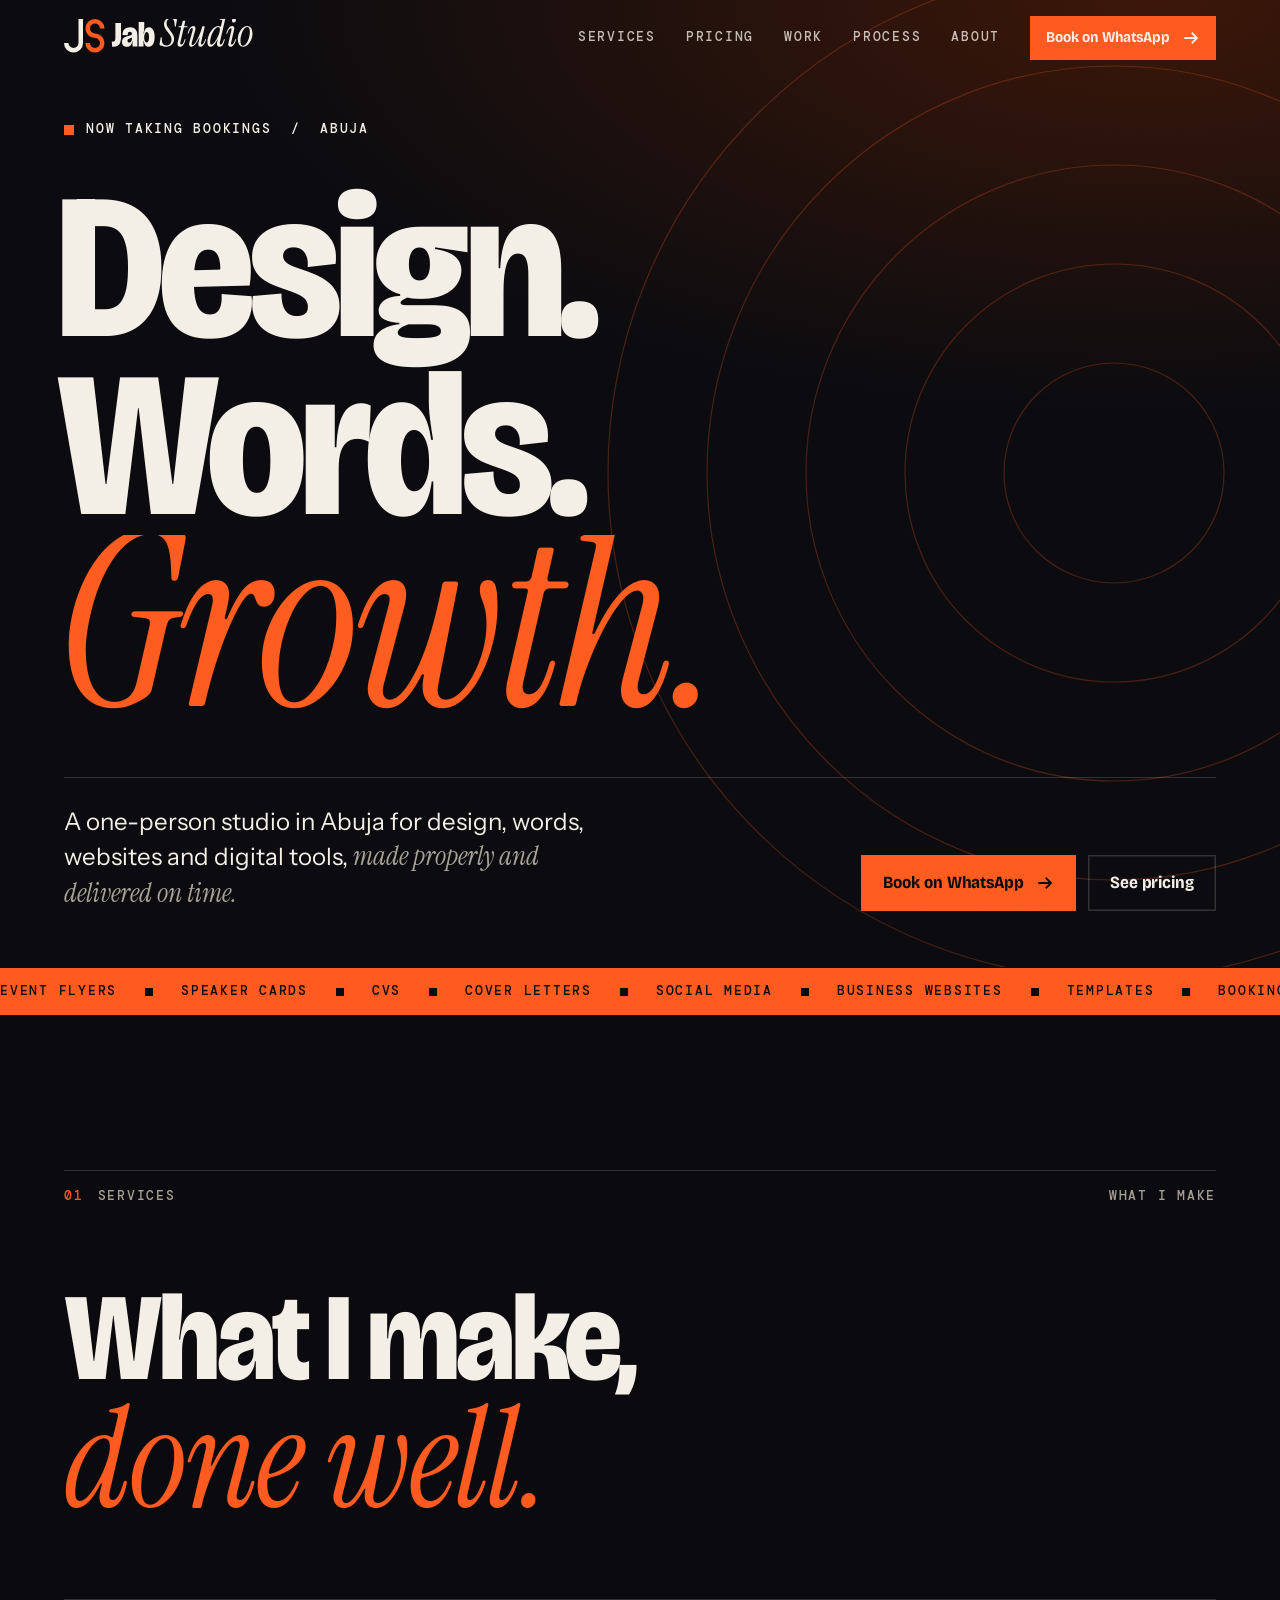
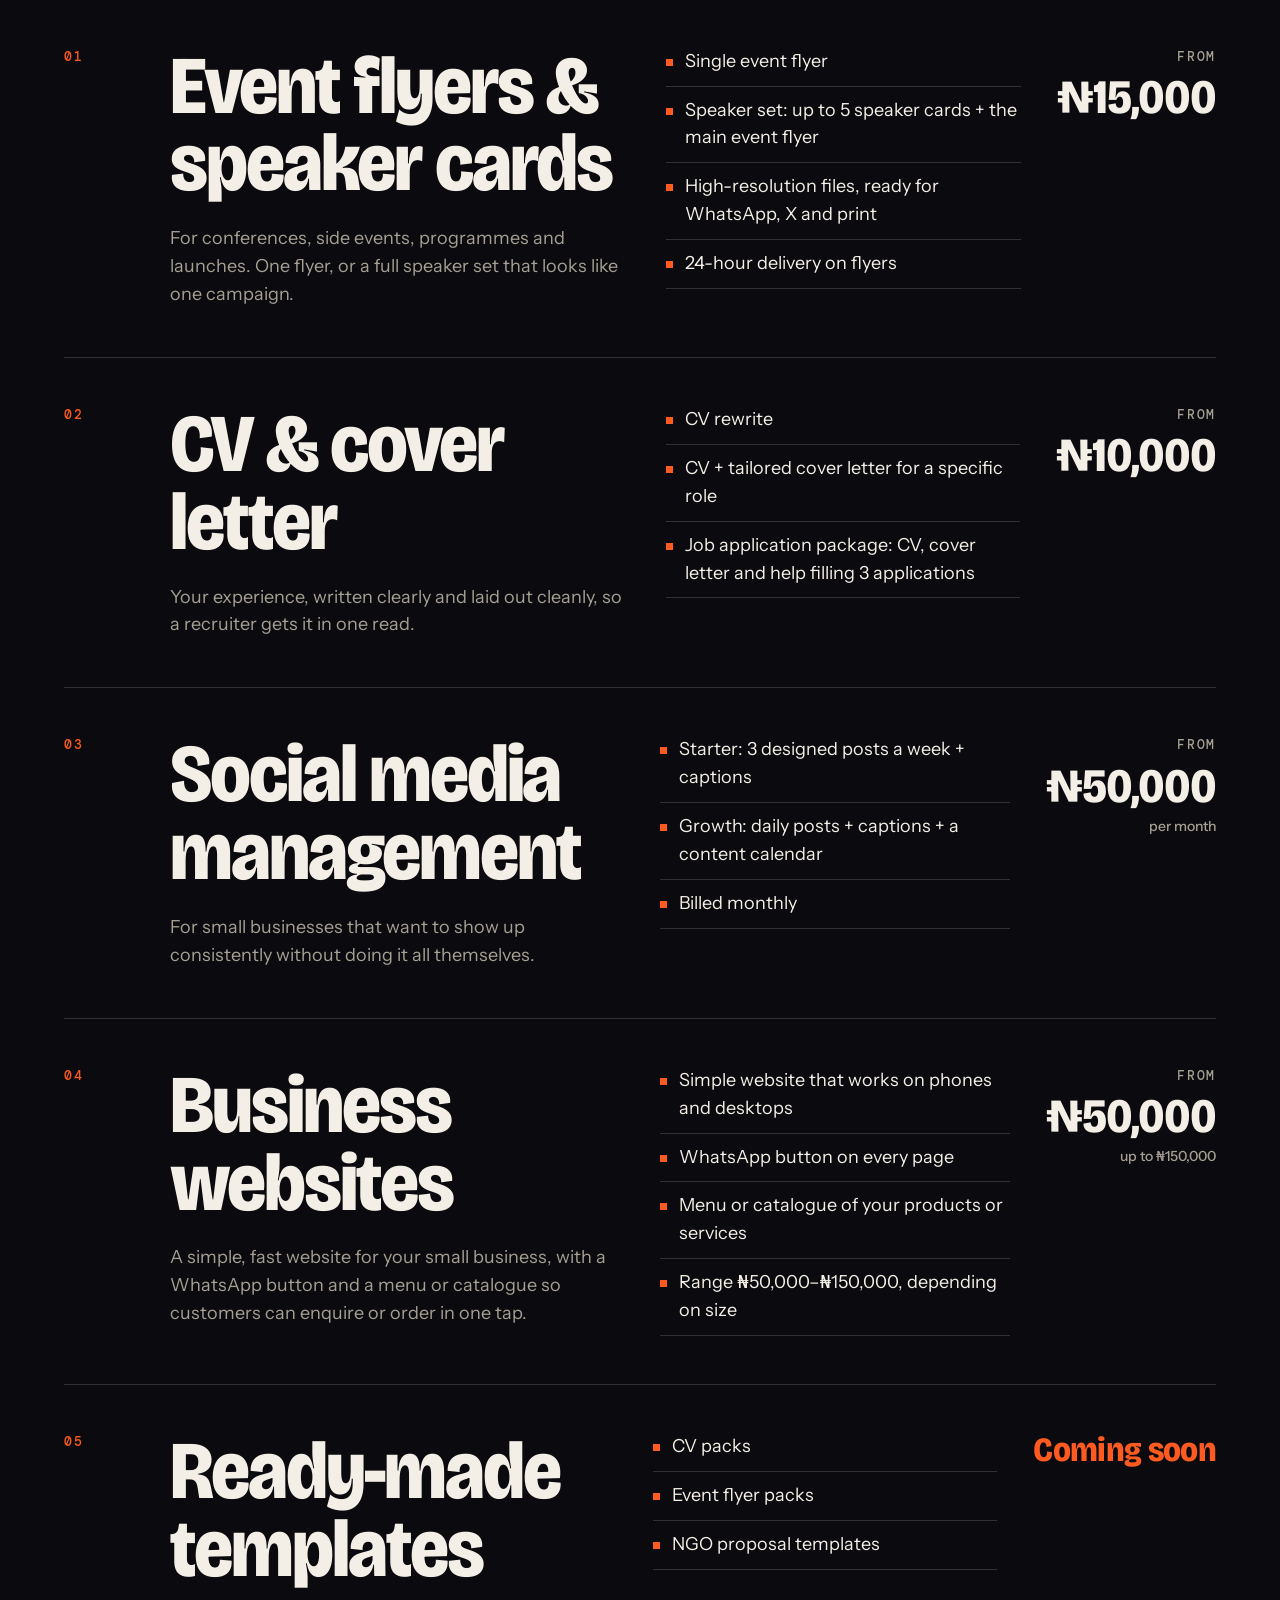
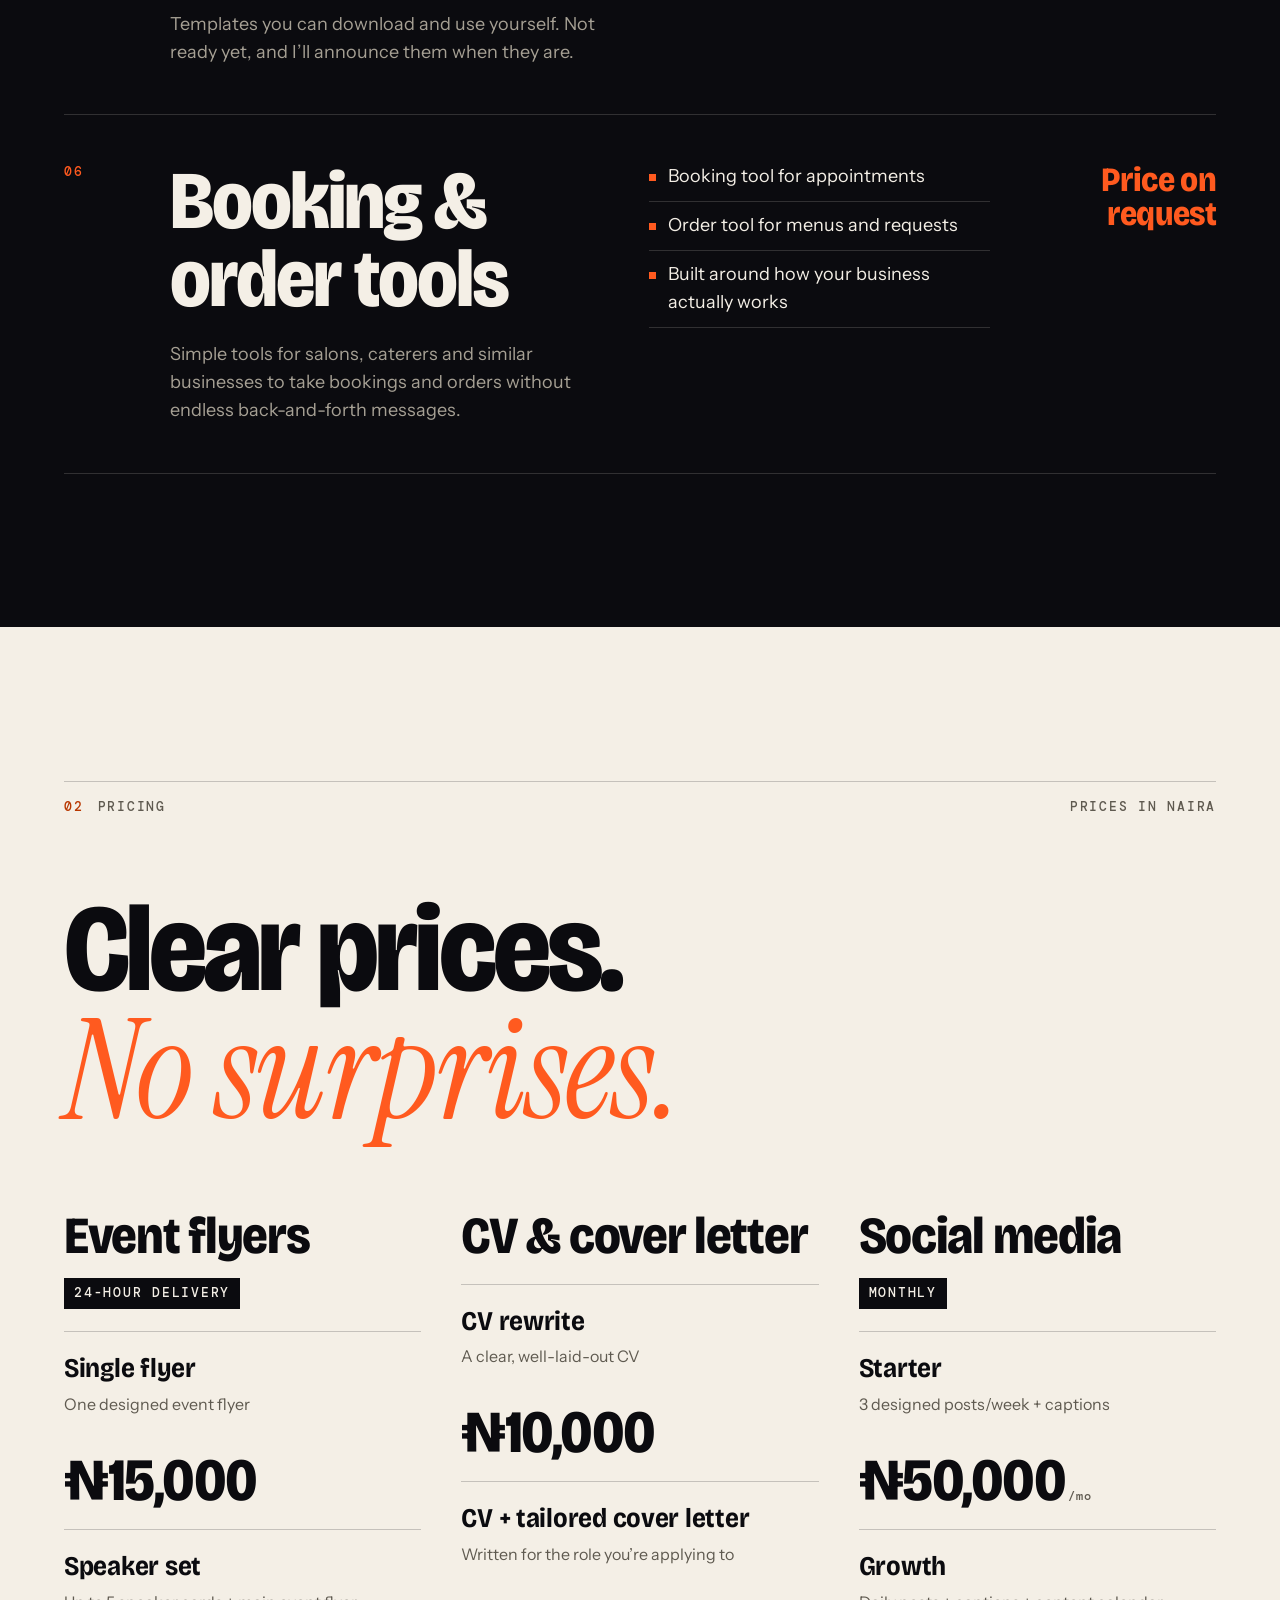
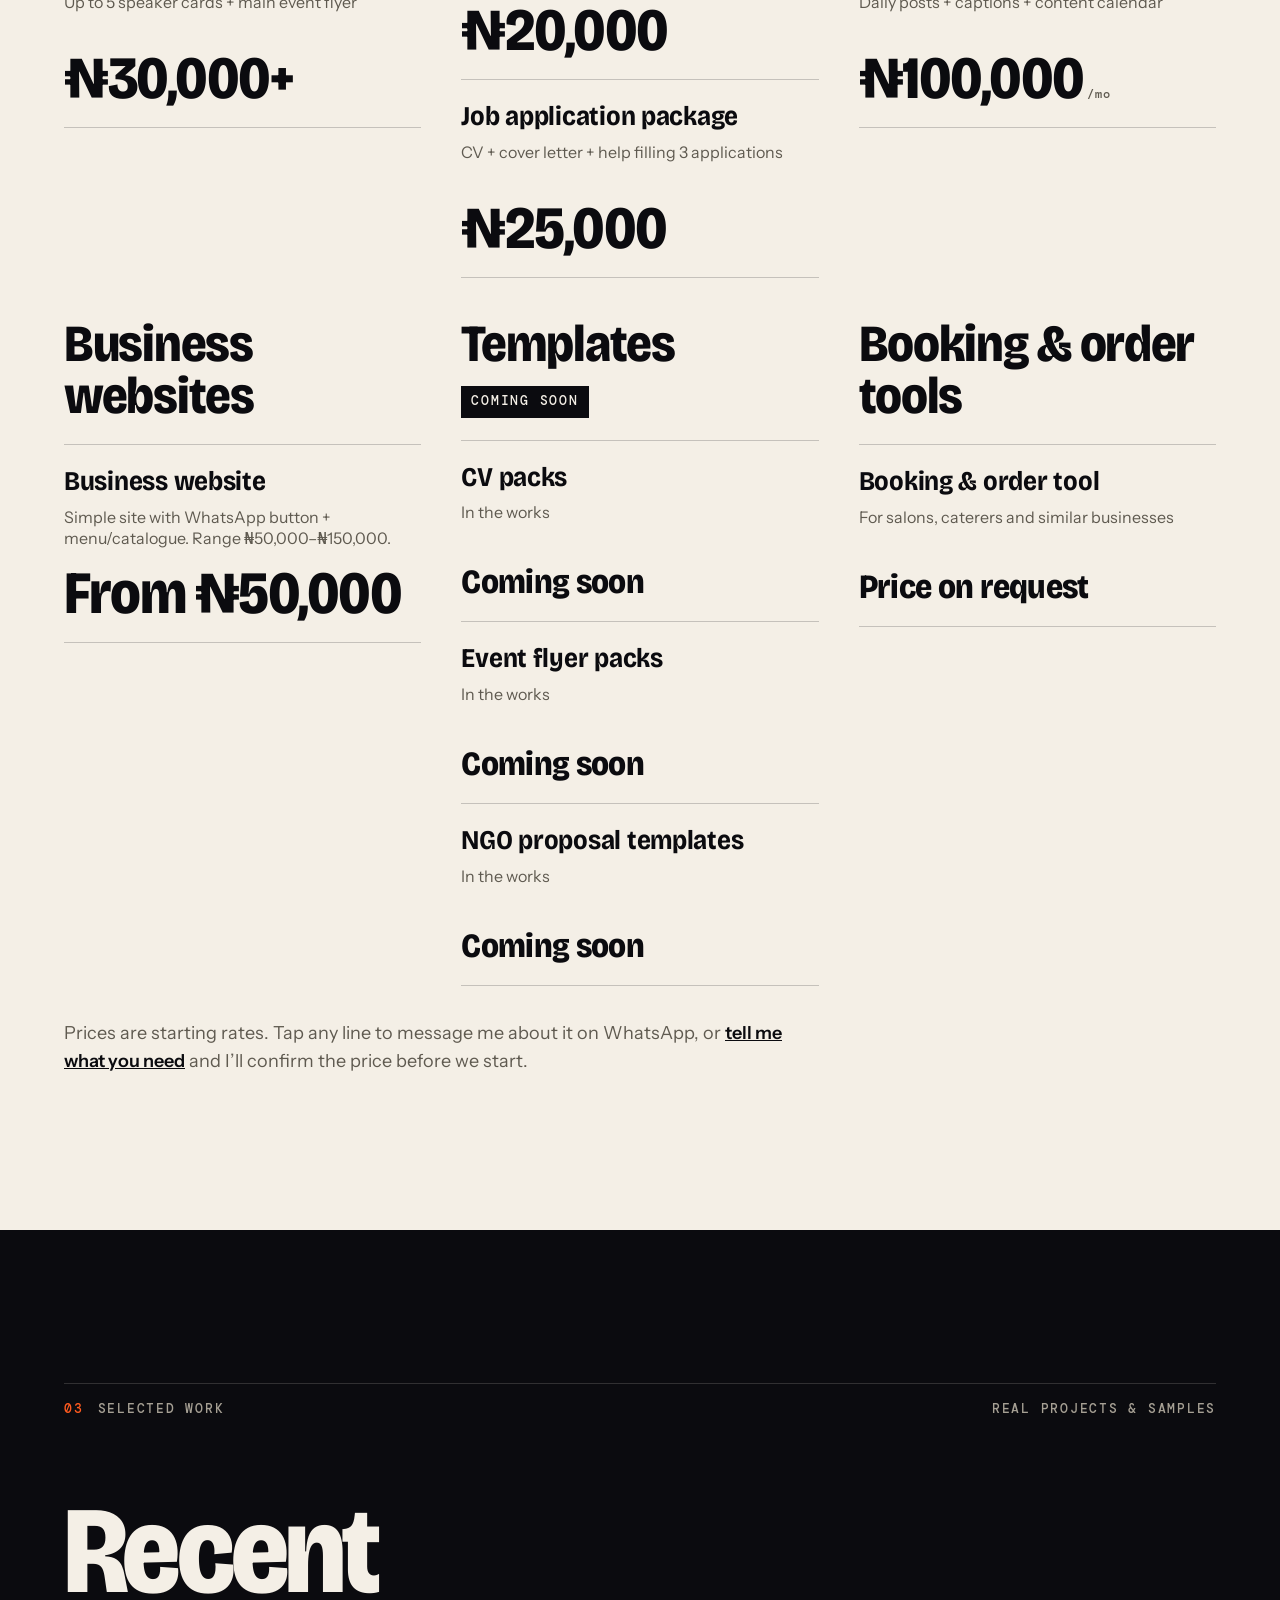
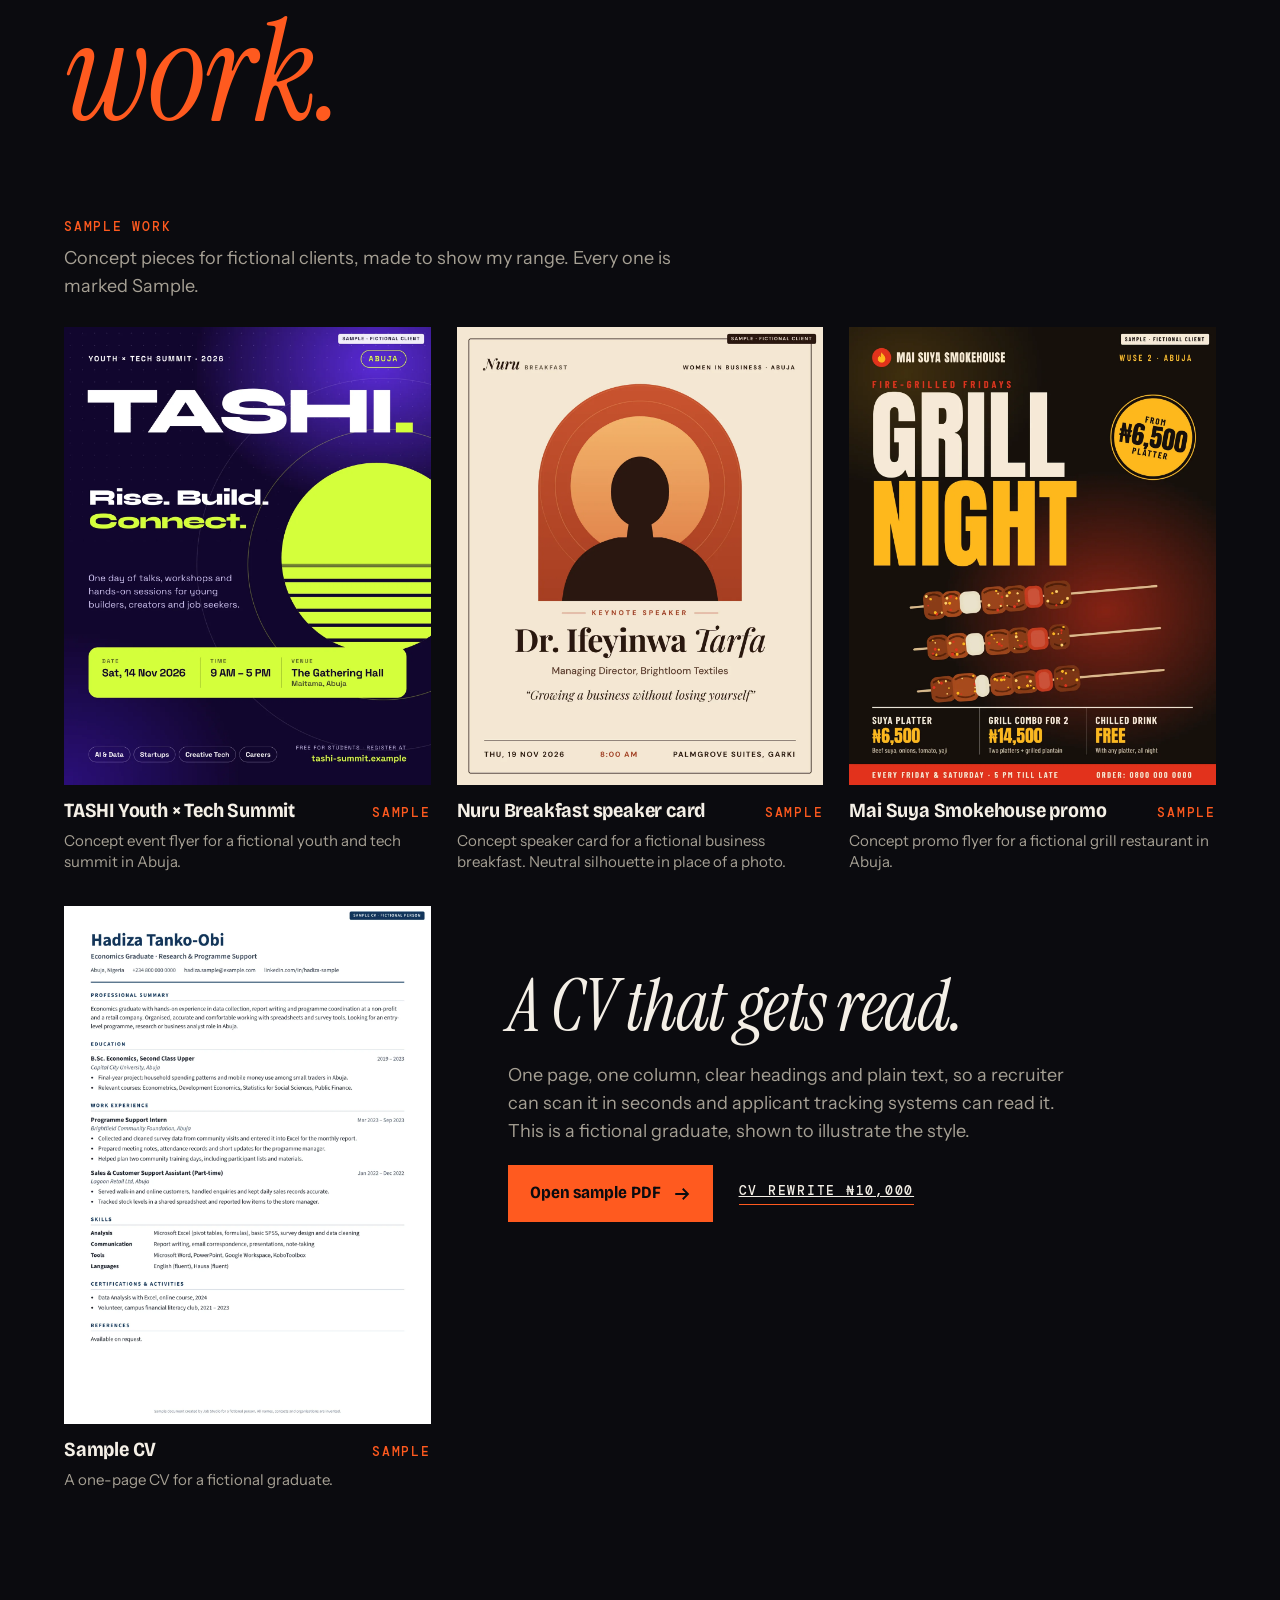
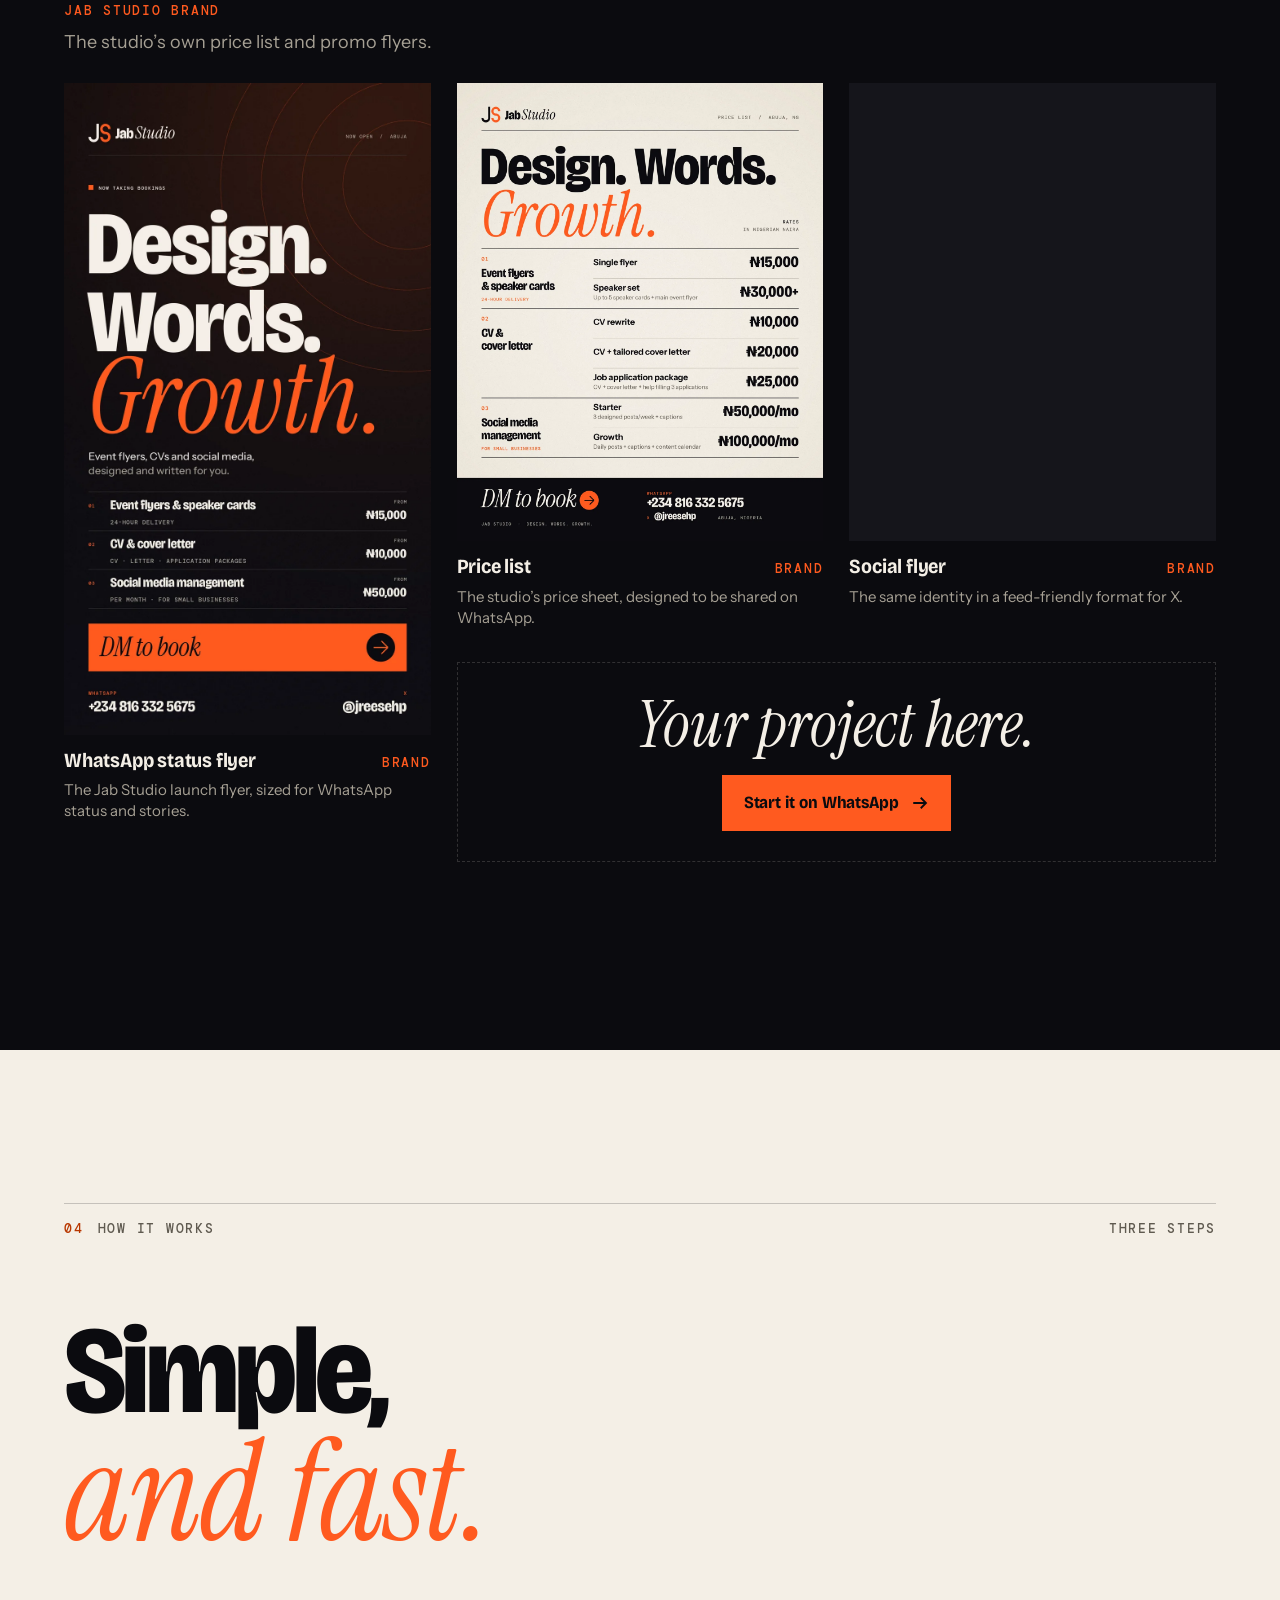
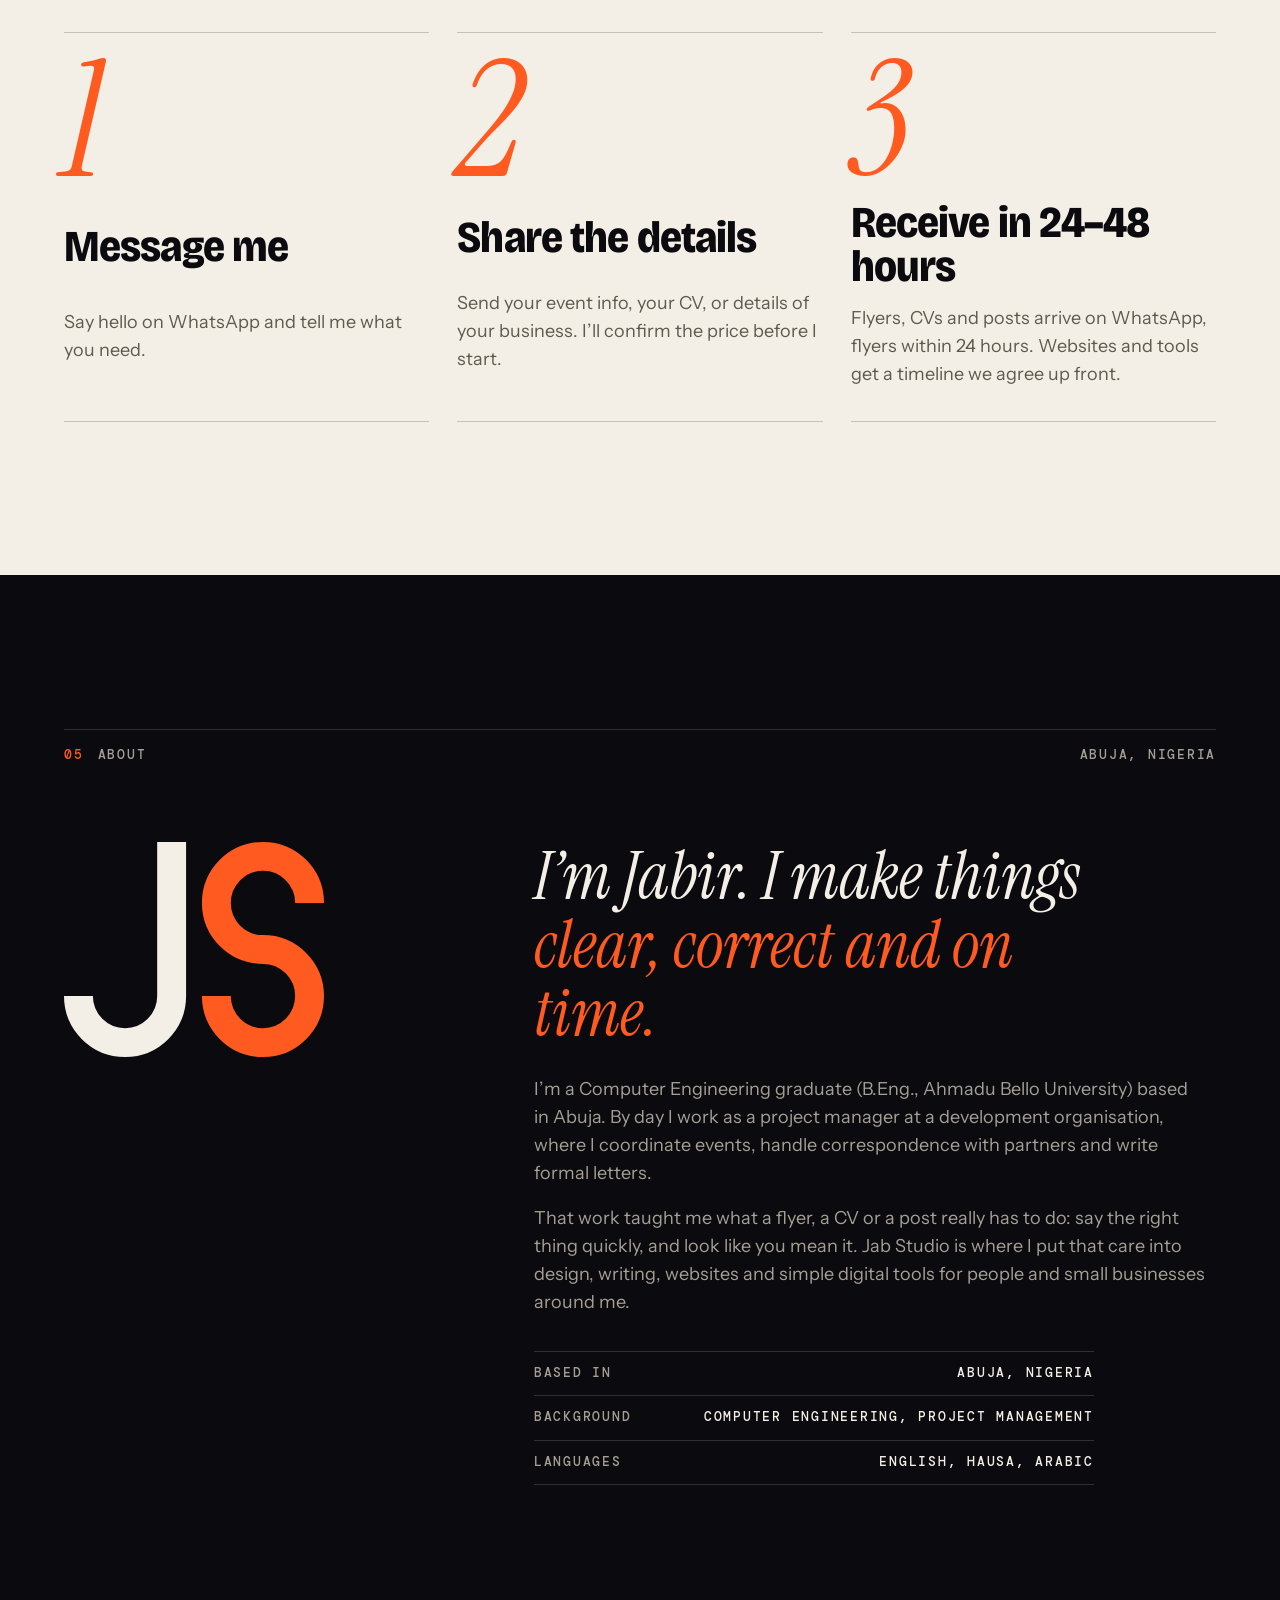
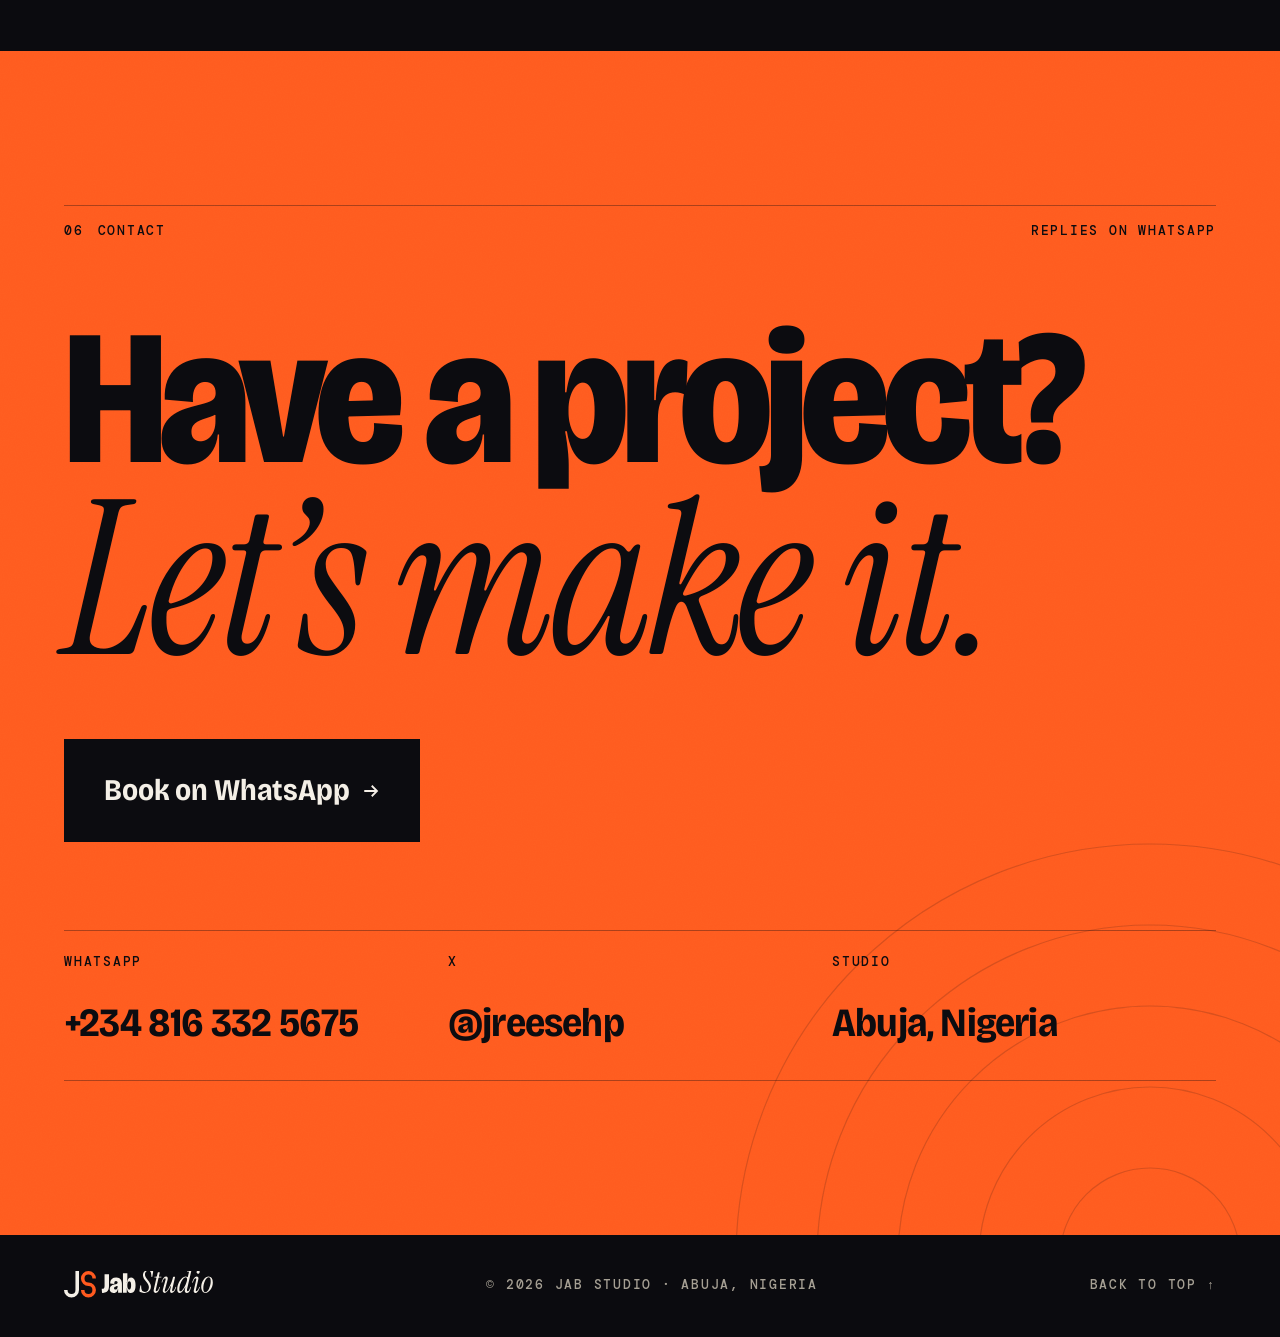
==== index.html @ 010eb771 "Add sample work (concept pieces), CV sample, and rebuild work section" ====
<!doctype html>
<html lang="en">
<head>
<meta charset="utf-8">
<meta name="viewport" content="width=device-width,initial-scale=1,viewport-fit=cover">
<title>Jab Studio — Design, words, websites &amp; digital tools in Abuja</title>
<meta name="description" content="Jab Studio is a one-person creative studio in Abuja, Nigeria. Event flyers, CVs and cover letters, social media, business websites and booking tools. Book on WhatsApp.">
<meta name="theme-color" content="#0B0B0F">
<link rel="icon" href="favicon.svg" type="image/svg+xml">
<link rel="icon" href="assets/img/favicon-32.png" sizes="32x32" type="image/png">
<link rel="apple-touch-icon" href="apple-touch-icon.png">
<link rel="manifest" href="site.webmanifest">
<meta property="og:type" content="website">
<meta property="og:site_name" content="Jab Studio">
<meta property="og:title" content="Jab Studio — Design. Words. Growth.">
<meta property="og:description" content="Design, words, websites and digital tools for people and small businesses in Abuja. Book on WhatsApp.">
<meta property="og:image" content="assets/og.png">
<meta property="og:image:width" content="1200"><meta property="og:image:height" content="630">
<meta property="og:image:alt" content="Jab Studio — Design. Words. Growth.">
<meta property="og:locale" content="en_NG">
<meta name="twitter:card" content="summary_large_image">
<meta name="twitter:site" content="@jreesehp">
<meta name="twitter:title" content="Jab Studio — Design. Words. Growth.">
<meta name="twitter:description" content="Design, words, websites and digital tools for people and small businesses in Abuja. Book on WhatsApp.">
<meta name="twitter:image" content="assets/og.png">
<link rel="preload" href="assets/fonts/bricolage.woff2" as="font" type="font/woff2" crossorigin>
<link rel="preload" href="assets/fonts/instrument-serif-italic.woff2" as="font" type="font/woff2" crossorigin>
<link rel="stylesheet" href="assets/css/style.css">
<script>document.documentElement.classList.add('js')</script>
<script type="application/ld+json">{"@context":"https://schema.org","@type":"ProfessionalService","name":"Jab Studio","description":"Event flyers and speaker cards, CVs and cover letters, social media management, business websites and booking tools.","telephone":"+2348163325675","areaServed":"Abuja, Nigeria","address":{"@type":"PostalAddress","addressLocality":"Abuja","addressCountry":"NG"},"sameAs":["https://x.com/jreesehp"]}</script>
</head>
<body>
<a class="skip" href="#main">Skip to content</a>
<header class="site-header">
  <div class="wrap">
    <a class="brand" href="#top" aria-label="Jab Studio — home"><img src="assets/img/logo-light.svg" alt="Jab Studio" width="140" height="38"></a>
    <nav class="nav mono" aria-label="Main">
      <a href="#services">Services</a><a href="#pricing">Pricing</a><a href="#work">Work</a><a href="#process">Process</a><a href="#about">About</a>
      <a class="btn btn--sm" href="https://wa.me/2348163325675?text=Hi%20Jab%20Studio%2C%20I%27d%20like%20to%20book%20a%20service.%20Here%27s%20what%20I%20need%3A" target="_blank" rel="noopener" style="opacity:1;text-transform:none;letter-spacing:-.005em;font-family:var(--display);font-size:15px">Book on WhatsApp <svg viewBox="0 0 24 24" fill="none" stroke="currentColor" stroke-width="2.4" aria-hidden="true"><path d="M3 12h17M13 5l7 7-7 7"/></svg></a>
    </nav>
    <a class="btn btn--sm nav-m" href="https://wa.me/2348163325675?text=Hi%20Jab%20Studio%2C%20I%27d%20like%20to%20book%20a%20service.%20Here%27s%20what%20I%20need%3A" target="_blank" rel="noopener" style="text-transform:none">Book <svg viewBox="0 0 24 24" fill="none" stroke="currentColor" stroke-width="2.4" aria-hidden="true"><path d="M3 12h17M13 5l7 7-7 7"/></svg></a>
  </div>
</header>

<main id="main">
<section class="hero grain" id="top">
  <svg class="rings" viewBox="0 0 100 100" aria-hidden="true"><circle cx="50" cy="50" r="10"/><circle cx="50" cy="50" r="19"/><circle cx="50" cy="50" r="28"/><circle cx="50" cy="50" r="37"/><circle cx="50" cy="50" r="46"/></svg>
  <div class="wrap">
    <p class="eyebrow mono"><i></i>Now taking bookings &nbsp;/&nbsp; Abuja</p>
    <h1 aria-label="Design. Words. Growth.">
      <span class="ln"><span>Design.</span></span>
      <span class="ln"><span>Words.</span></span>
      <span class="ln"><span class="g">Growth.</span></span>
    </h1>
    <div class="hero-foot">
      <p>A one-person studio in Abuja for design, words, websites and digital tools, <em>made properly and delivered on time.</em></p>
      <div class="cta-row">
        <a class="btn" href="https://wa.me/2348163325675?text=Hi%20Jab%20Studio%2C%20I%27d%20like%20to%20book%20a%20service.%20Here%27s%20what%20I%20need%3A" target="_blank" rel="noopener">Book on WhatsApp <svg viewBox="0 0 24 24" fill="none" stroke="currentColor" stroke-width="2.4" aria-hidden="true"><path d="M3 12h17M13 5l7 7-7 7"/></svg></a>
        <a class="btn btn--ghost" href="#pricing">See pricing</a>
      </div>
    </div>
  </div>
</section>

<div class="marquee" aria-hidden="true"><div class="marquee-track"><span class="mono">Event flyers</span><span class="mono">Speaker cards</span><span class="mono">CVs</span><span class="mono">Cover letters</span><span class="mono">Social media</span><span class="mono">Business websites</span><span class="mono">Templates</span><span class="mono">Booking tools</span><span class="mono">Event flyers</span><span class="mono">Speaker cards</span><span class="mono">CVs</span><span class="mono">Cover letters</span><span class="mono">Social media</span><span class="mono">Business websites</span><span class="mono">Templates</span><span class="mono">Booking tools</span><span class="mono">Event flyers</span><span class="mono">Speaker cards</span><span class="mono">CVs</span><span class="mono">Cover letters</span><span class="mono">Social media</span><span class="mono">Business websites</span><span class="mono">Templates</span><span class="mono">Booking tools</span><span class="mono">Event flyers</span><span class="mono">Speaker cards</span><span class="mono">CVs</span><span class="mono">Cover letters</span><span class="mono">Social media</span><span class="mono">Business websites</span><span class="mono">Templates</span><span class="mono">Booking tools</span></div></div>

<section class="sec" id="services">
  <div class="wrap">
    <div class="sec-head reveal"><span class="mono"><b>01</b>Services</span><span class="mono">What I make</span></div>
    <h2 class="h2 reveal">What I make,<span class="serif">done well.</span></h2>
    <article class="svc reveal"><span class="idx mono">01</span>
<div class="body"><h3>Event flyers &amp; speaker cards</h3><p>For conferences, side events, programmes and launches. One flyer, or a full speaker set that looks like one campaign.</p></div>
<ul><li>Single event flyer</li><li>Speaker set: up to 5 speaker cards + the main event flyer</li><li>High-resolution files, ready for WhatsApp, X and print</li><li>24-hour delivery on flyers</li></ul>
<div class="from mono">From<strong>₦15,000</strong><span class="u"></span></div></article>
    <article class="svc reveal"><span class="idx mono">02</span>
<div class="body"><h3>CV &amp; cover letter</h3><p>Your experience, written clearly and laid out cleanly, so a recruiter gets it in one read.</p></div>
<ul><li>CV rewrite</li><li>CV + tailored cover letter for a specific role</li><li>Job application package: CV, cover letter and help filling 3 applications</li></ul>
<div class="from mono">From<strong>₦10,000</strong><span class="u"></span></div></article>
    <article class="svc reveal"><span class="idx mono">03</span>
<div class="body"><h3>Social media management</h3><p>For small businesses that want to show up consistently without doing it all themselves.</p></div>
<ul><li>Starter: 3 designed posts a week + captions</li><li>Growth: daily posts + captions + a content calendar</li><li>Billed monthly</li></ul>
<div class="from mono">From<strong>₦50,000</strong><span class="u">per month</span></div></article>
    <article class="svc reveal"><span class="idx mono">04</span>
<div class="body"><h3>Business websites</h3><p>A simple, fast website for your small business, with a WhatsApp button and a menu or catalogue so customers can enquire or order in one tap.</p></div>
<ul><li>Simple website that works on phones and desktops</li><li>WhatsApp button on every page</li><li>Menu or catalogue of your products or services</li><li>Range ₦50,000–₦150,000, depending on size</li></ul>
<div class="from mono">From<strong>₦50,000</strong><span class="u">up to ₦150,000</span></div></article>
    <article class="svc reveal"><span class="idx mono">05</span>
<div class="body"><h3>Ready-made templates</h3><p>Templates you can download and use yourself. Not ready yet, and I’ll announce them when they are.</p></div>
<ul><li>CV packs</li><li>Event flyer packs</li><li>NGO proposal templates</li></ul>
<div class="from mono txt"><strong>Coming soon</strong><span class="u"></span></div></article>
    <article class="svc reveal"><span class="idx mono">06</span>
<div class="body"><h3>Booking &amp; order tools</h3><p>Simple tools for salons, caterers and similar businesses to take bookings and orders without endless back-and-forth messages.</p></div>
<ul><li>Booking tool for appointments</li><li>Order tool for menus and requests</li><li>Built around how your business actually works</li></ul>
<div class="from mono txt"><strong>Price on request</strong><span class="u"></span></div></article>
  </div>
</section>

<section class="sec light grain" id="pricing">
  <div class="wrap">
    <div class="sec-head reveal"><span class="mono"><b>02</b>Pricing</span><span class="mono">Prices in Naira</span></div>
    <h2 class="h2 reveal">Clear prices.<span class="serif">No surprises.</span></h2>
    <div class="price-grid">
      <div class="pgroup reveal"><h3>Event flyers</h3><span class="tag mono">24-hour delivery</span>
        <div class="rows"><a class="prow" href="https://wa.me/2348163325675?text=Hi%20Jab%20Studio%2C%20I%27d%20like%20to%20order%3A%20Single%20flyer%20%28%E2%82%A615%2C000%29." target="_blank" rel="noopener" aria-label="Order Single flyer, ₦15,000"><span class="n">Single flyer</span><span class="d">One designed event flyer</span><span class="p">₦15,000</span></a><a class="prow" href="https://wa.me/2348163325675?text=Hi%20Jab%20Studio%2C%20I%27d%20like%20to%20order%3A%20Speaker%20set%20%28%E2%82%A630%2C000%2B%29." target="_blank" rel="noopener" aria-label="Order Speaker set, ₦30,000+"><span class="n">Speaker set</span><span class="d">Up to 5 speaker cards + main event flyer</span><span class="p">₦30,000+</span></a></div></div>
      <div class="pgroup reveal" style="--d:.08s"><h3>CV &amp; cover letter</h3>
        <div class="rows"><a class="prow" href="https://wa.me/2348163325675?text=Hi%20Jab%20Studio%2C%20I%27d%20like%20to%20order%3A%20CV%20rewrite%20%28%E2%82%A610%2C000%29." target="_blank" rel="noopener" aria-label="Order CV rewrite, ₦10,000"><span class="n">CV rewrite</span><span class="d">A clear, well-laid-out CV</span><span class="p">₦10,000</span></a><a class="prow" href="https://wa.me/2348163325675?text=Hi%20Jab%20Studio%2C%20I%27d%20like%20to%20order%3A%20CV%20%2B%20tailored%20cover%20letter%20%28%E2%82%A620%2C000%29." target="_blank" rel="noopener" aria-label="Order CV + tailored cover letter, ₦20,000"><span class="n">CV + tailored cover letter</span><span class="d">Written for the role you’re applying to</span><span class="p">₦20,000</span></a><a class="prow" href="https://wa.me/2348163325675?text=Hi%20Jab%20Studio%2C%20I%27d%20like%20to%20order%3A%20Job%20application%20package%20%28%E2%82%A625%2C000%29." target="_blank" rel="noopener" aria-label="Order Job application package, ₦25,000"><span class="n">Job application package</span><span class="d">CV + cover letter + help filling 3 applications</span><span class="p">₦25,000</span></a></div></div>
      <div class="pgroup reveal" style="--d:.16s"><h3>Social media</h3><span class="tag mono">Monthly</span>
        <div class="rows"><a class="prow" href="https://wa.me/2348163325675?text=Hi%20Jab%20Studio%2C%20I%27d%20like%20to%20order%3A%20Starter%20%28%E2%82%A650%2C000/mo%29." target="_blank" rel="noopener" aria-label="Order Starter, ₦50,000/mo"><span class="n">Starter</span><span class="d">3 designed posts/week + captions</span><span class="p">₦50,000<small>/mo</small></span></a><a class="prow" href="https://wa.me/2348163325675?text=Hi%20Jab%20Studio%2C%20I%27d%20like%20to%20order%3A%20Growth%20%28%E2%82%A6100%2C000/mo%29." target="_blank" rel="noopener" aria-label="Order Growth, ₦100,000/mo"><span class="n">Growth</span><span class="d">Daily posts + captions + content calendar</span><span class="p">₦100,000<small>/mo</small></span></a></div></div>
      <div class="pgroup reveal"><h3>Business websites</h3>
        <div class="rows"><a class="prow" href="https://wa.me/2348163325675?text=Hi%20Jab%20Studio%2C%20I%27d%20like%20to%20order%3A%20Business%20website%20%28From%20%E2%82%A650%2C000%29." target="_blank" rel="noopener" aria-label="Order Business website, From ₦50,000"><span class="n">Business website</span><span class="d">Simple site with WhatsApp button + menu/catalogue. Range ₦50,000–₦150,000.</span><span class="p">From ₦50,000</span></a></div></div>
      <div class="pgroup reveal" style="--d:.08s"><h3>Templates</h3><span class="tag mono">Coming soon</span>
        <div class="rows"><a class="prow" href="https://wa.me/2348163325675?text=Hi%20Jab%20Studio%2C%20please%20let%20me%20know%20when%20the%20CV%20packs%20are%20ready." target="_blank" rel="noopener" aria-label="Order CV packs, Coming soon"><span class="n">CV packs</span><span class="d">In the works</span><span class="p p--txt">Coming soon</span></a><a class="prow" href="https://wa.me/2348163325675?text=Hi%20Jab%20Studio%2C%20please%20let%20me%20know%20when%20the%20event%20flyer%20packs%20are%20ready." target="_blank" rel="noopener" aria-label="Order Event flyer packs, Coming soon"><span class="n">Event flyer packs</span><span class="d">In the works</span><span class="p p--txt">Coming soon</span></a><a class="prow" href="https://wa.me/2348163325675?text=Hi%20Jab%20Studio%2C%20please%20let%20me%20know%20when%20the%20NGO%20proposal%20templates%20are%20ready." target="_blank" rel="noopener" aria-label="Order NGO proposal templates, Coming soon"><span class="n">NGO proposal templates</span><span class="d">In the works</span><span class="p p--txt">Coming soon</span></a></div></div>
      <div class="pgroup reveal" style="--d:.16s"><h3>Booking &amp; order tools</h3>
        <div class="rows"><a class="prow" href="https://wa.me/2348163325675?text=Hi%20Jab%20Studio%2C%20I%27d%20like%20a%20quote%20for%20a%20booking%20and%20order%20tool%20for%20my%20business." target="_blank" rel="noopener" aria-label="Order Booking &amp; order tool, Price on request"><span class="n">Booking &amp; order tool</span><span class="d">For salons, caterers and similar businesses</span><span class="p p--txt">Price on request</span></a></div></div>
    </div>
    <p class="note reveal">Prices are starting rates. Tap any line to message me about it on WhatsApp, or <a href="https://wa.me/2348163325675?text=Hi%20Jab%20Studio%2C%20I%27d%20like%20to%20book%20a%20service.%20Here%27s%20what%20I%20need%3A" target="_blank" rel="noopener">tell me what you need</a> and I’ll confirm the price before we start.</p>
  </div>
</section>

<section class="sec" id="work">
  <div class="wrap">
    <div class="sec-head reveal"><span class="mono"><b>03</b>Selected work</span><span class="mono">Real projects &amp; samples</span></div>
    <h2 class="h2 reveal">Recent <span class="serif">work.</span></h2>
    <div class="work-label reveal"><span class="mono">Sample work</span><p>Concept pieces for fictional clients, made to show my range. Every one is marked Sample.</p></div>
    <div class="work samples">
<figure class="card sample reveal"><a class="frame" href="assets/work/sample-summit-flyer.webp" target="_blank" rel="noopener" aria-label="Open full size: Sample event flyer for the fictional TASHI Youth and Tech Summit in Abuja, in violet and lime"><img src="assets/work/sample-summit-flyer.webp" width="1280" height="1600" loading="lazy" decoding="async" alt="Sample event flyer for the fictional TASHI Youth and Tech Summit in Abuja, in violet and lime"></a>
<figcaption><span class="t">TASHI Youth × Tech Summit</span><span class="k mono">Sample</span></figcaption><p class="s">Concept event flyer for a fictional youth and tech summit in Abuja.</p></figure>
<figure class="card sample reveal"><a class="frame" href="assets/work/sample-speaker-card.webp" target="_blank" rel="noopener" aria-label="Open full size: Sample speaker card with a neutral silhouette, for a fictional women in business breakfast in Abuja"><img src="assets/work/sample-speaker-card.webp" width="1280" height="1600" loading="lazy" decoding="async" alt="Sample speaker card with a neutral silhouette, for a fictional women in business breakfast in Abuja"></a>
<figcaption><span class="t">Nuru Breakfast speaker card</span><span class="k mono">Sample</span></figcaption><p class="s">Concept speaker card for a fictional business breakfast. Neutral silhouette in place of a photo.</p></figure>
<figure class="card sample reveal"><a class="frame" href="assets/work/sample-restaurant-promo.webp" target="_blank" rel="noopener" aria-label="Open full size: Sample promo flyer for the fictional Mai Suya Smokehouse with the headline Grill Night"><img src="assets/work/sample-restaurant-promo.webp" width="1280" height="1600" loading="lazy" decoding="async" alt="Sample promo flyer for the fictional Mai Suya Smokehouse with the headline Grill Night"></a>
<figcaption><span class="t">Mai Suya Smokehouse promo</span><span class="k mono">Sample</span></figcaption><p class="s">Concept promo flyer for a fictional grill restaurant in Abuja.</p></figure>
    </div>
    <div class="work cvrow">
<figure class="card sample reveal"><a class="frame" href="assets/work/sample-cv.webp" target="_blank" rel="noopener" aria-label="Open full size: Sample one-page CV for a fictional economics graduate, clean single-column layout"><img src="assets/work/sample-cv.webp" width="1240" height="1754" loading="lazy" decoding="async" alt="Sample one-page CV for a fictional economics graduate, clean single-column layout"></a>
<figcaption><span class="t">Sample CV</span><span class="k mono">Sample</span></figcaption><p class="s">A one-page CV for a fictional graduate.</p></figure>
      <div class="cvtext reveal">
        <h3 class="serif">A CV that gets read.</h3>
        <p>One page, one column, clear headings and plain text, so a recruiter can scan it in seconds and applicant tracking systems can read it. This is a fictional graduate, shown to illustrate the style.</p>
        <div class="cvlinks"><a class="btn" href="assets/work/sample-cv-hadiza-tanko-obi.pdf" target="_blank" rel="noopener">Open sample PDF <svg viewBox="0 0 24 24" fill="none" stroke="currentColor" stroke-width="2.4" aria-hidden="true"><path d="M3 12h17M13 5l7 7-7 7"/></svg></a><a class="tl mono" href="https://wa.me/2348163325675?text=Hi%20Jab%20Studio%2C%20I%27d%20like%20a%20CV%20rewrite." target="_blank" rel="noopener">CV rewrite ₦10,000</a></div>
      </div>
    </div>
    <div class="work-label reveal"><span class="mono">Jab Studio brand</span><p>The studio’s own price list and promo flyers.</p></div>
    <div class="work ownwork">
<figure class="card reveal"><a class="frame" href="assets/work/brand-status-flyer.webp" target="_blank" rel="noopener" aria-label="Open full size: Jab Studio WhatsApp status flyer: Design. Words. Growth. with the three services and a DM to book button"><img src="assets/work/brand-status-flyer.webp" width="900" height="1600" loading="lazy" decoding="async" alt="Jab Studio WhatsApp status flyer: Design. Words. Growth. with the three services and a DM to book button"></a>
<figcaption><span class="t">WhatsApp status flyer</span><span class="k mono">Brand</span></figcaption><p class="s">The Jab Studio launch flyer, sized for WhatsApp status and stories.</p></figure>
<figure class="card reveal"><a class="frame" href="assets/work/brand-price-list.webp" target="_blank" rel="noopener" aria-label="Open full size: Jab Studio price list on cream paper with services and prices in Naira"><img src="assets/work/brand-price-list.webp" width="1280" height="1600" loading="lazy" decoding="async" alt="Jab Studio price list on cream paper with services and prices in Naira"></a>
<figcaption><span class="t">Price list</span><span class="k mono">Brand</span></figcaption><p class="s">The studio’s price sheet, designed to be shared on WhatsApp.</p></figure>
<figure class="card reveal"><a class="frame" href="assets/work/brand-square-flyer.webp" target="_blank" rel="noopener" aria-label="Open full size: Jab Studio square-format promo flyer for X"><img src="assets/work/brand-square-flyer.webp" width="1280" height="1600" loading="lazy" decoding="async" alt="Jab Studio square-format promo flyer for X"></a>
<figcaption><span class="t">Social flyer</span><span class="k mono">Brand</span></figcaption><p class="s">The same identity in a feed-friendly format for X.</p></figure>
<figure class="card ph reveal"><div class="frame"><span class="big">Your project here.</span><a class="btn" href="https://wa.me/2348163325675?text=Hi%20Jab%20Studio%2C%20I%27d%20like%20to%20book%20a%20service.%20Here%27s%20what%20I%20need%3A" target="_blank" rel="noopener">Start it on WhatsApp <svg viewBox="0 0 24 24" fill="none" stroke="currentColor" stroke-width="2.4" aria-hidden="true"><path d="M3 12h17M13 5l7 7-7 7"/></svg></a></div></figure>
      </div>
  </div>
</section>

<section class="sec light grain" id="process">
  <div class="wrap">
    <div class="sec-head reveal"><span class="mono"><b>04</b>How it works</span><span class="mono">Three steps</span></div>
    <h2 class="h2 reveal">Simple,<span class="serif">and fast.</span></h2>
    <div class="steps">
      <div class="step reveal"><span class="num">1</span><h3>Message me</h3><p>Say hello on WhatsApp and tell me what you need.</p></div>
      <div class="step reveal" style="--d:.08s"><span class="num">2</span><h3>Share the details</h3><p>Send your event info, your CV, or details of your business. I’ll confirm the price before I start.</p></div>
      <div class="step reveal" style="--d:.16s"><span class="num">3</span><h3>Receive in 24–48 hours</h3><p>Flyers, CVs and posts arrive on WhatsApp, flyers within 24 hours. Websites and tools get a timeline we agree up front.</p></div>
    </div>
  </div>
</section>

<section class="sec" id="about">
  <div class="wrap">
    <div class="sec-head reveal"><span class="mono"><b>05</b>About</span><span class="mono">Abuja, Nigeria</span></div>
    <div class="about">
      <div class="reveal"><img class="mk" src="assets/img/mark-light.svg" alt="Jab Studio JS mark" width="260" height="215"></div>
      <div class="reveal">
        <p class="lead">I’m Jabir. I make things <span>clear, correct and on time.</span></p>
        <p>I’m a Computer Engineering graduate (B.Eng., Ahmadu Bello University) based in Abuja. By day I work as a project manager at a development organisation, where I coordinate events, handle correspondence with partners and write formal letters.</p>
        <p>That work taught me what a flyer, a CV or a post really has to do: say the right thing quickly, and look like you mean it. Jab Studio is where I put that care into design, writing, websites and simple digital tools for people and small businesses around me.</p>
        <dl class="facts mono">
          <div><dt>Based in</dt><dd>Abuja, Nigeria</dd></div>
          <div><dt>Background</dt><dd>Computer Engineering, project management</dd></div>
          <div><dt>Languages</dt><dd>English, Hausa, Arabic</dd></div>
        </dl>
      </div>
    </div>
  </div>
</section>

<section class="sec contact grain" id="contact">
  <svg class="contact-rings" viewBox="0 0 100 100" aria-hidden="true"><circle cx="50" cy="50" r="10"/><circle cx="50" cy="50" r="19"/><circle cx="50" cy="50" r="28"/><circle cx="50" cy="50" r="37"/><circle cx="50" cy="50" r="46"/></svg>
  <div class="wrap">
    <div class="sec-head reveal"><span class="mono"><b>06</b>Contact</span><span class="mono">Replies on WhatsApp</span></div>
    <h2 class="reveal">Have a project?<span class="serif">Let’s make it.</span></h2>
    <a class="btn btn--lg reveal" href="https://wa.me/2348163325675?text=Hi%20Jab%20Studio%2C%20I%27d%20like%20to%20book%20a%20service.%20Here%27s%20what%20I%20need%3A" target="_blank" rel="noopener">Book on WhatsApp <svg viewBox="0 0 24 24" fill="none" stroke="currentColor" stroke-width="2.4" aria-hidden="true"><path d="M3 12h17M13 5l7 7-7 7"/></svg></a>
    <div class="contact-list reveal">
      <a href="https://wa.me/2348163325675?text=Hi%20Jab%20Studio%2C%20I%27d%20like%20to%20book%20a%20service.%20Here%27s%20what%20I%20need%3A" target="_blank" rel="noopener"><span class="mono">WhatsApp</span><span class="v">+234 816 332 5675</span></a>
      <a href="https://x.com/jreesehp" target="_blank" rel="noopener"><span class="mono">X</span><span class="v">@jreesehp</span></a>
      <div><span class="mono">Studio</span><span class="v">Abuja, Nigeria</span></div>
    </div>
  </div>
</section>
</main>

<footer>
  <div class="wrap">
    <a href="#top" aria-label="Back to top"><img src="assets/img/logo-light.svg" alt="Jab Studio" width="130" height="35"></a>
    <span class="mono">© 2026 Jab Studio · Abuja, Nigeria</span>
    <a class="mono" href="#top">Back to top ↑</a>
  </div>
</footer>

<a class="fab" href="https://wa.me/2348163325675?text=Hi%20Jab%20Studio%2C%20I%27d%20like%20to%20book%20a%20service.%20Here%27s%20what%20I%20need%3A" target="_blank" rel="noopener" aria-label="Book on WhatsApp"><svg viewBox="0 0 24 24" fill="none" stroke="currentColor" stroke-width="2.2" aria-hidden="true"><path d="M4 5h16v11H9l-5 4z" stroke-linejoin="round"/></svg>Book on WhatsApp</a>
<script src="assets/js/main.js" defer></script>
</body>
</html>
---- assets/css/style.css ----
/* Jab Studio — v2 brand. Ink / Cream / Orange. */
@font-face{font-family:"Bricolage Grotesque";src:url(../fonts/bricolage.woff2) format("woff2");font-weight:200 800;font-stretch:75% 100%;font-display:swap}
@font-face{font-family:"Instrument Sans";src:url(../fonts/instrument-sans.woff2) format("woff2");font-weight:400 700;font-stretch:75% 100%;font-display:swap}
@font-face{font-family:"Instrument Serif";src:url(../fonts/instrument-serif-italic.woff2) format("woff2");font-style:italic;font-weight:400;font-display:swap}
@font-face{font-family:"DM Mono";src:url(../fonts/dm-mono-regular.woff2) format("woff2");font-weight:400;font-display:swap}
@font-face{font-family:"DM Mono";src:url(../fonts/dm-mono-medium.woff2) format("woff2");font-weight:500;font-display:swap}

:root{
  --ink:#0B0B0F; --ink-2:#15151b; --cream:#F4EFE6; --orange:#FF5A1F;
  --orange-deep:#B83700;            /* small orange text on cream (AA) */
  --grey-d:#A6A094;                 /* secondary text on ink */
  --grey-l:#5F5A50;                 /* secondary text on cream */
  --rule-d:rgba(244,239,230,.16); --rule-l:rgba(11,11,15,.2);
  --display:"Bricolage Grotesque","Arial Narrow",Arial,sans-serif;
  --serif:"Instrument Serif",Georgia,serif;
  --sans:"Instrument Sans",system-ui,-apple-system,"Segoe UI",Roboto,sans-serif;
  --mono:"DM Mono",ui-monospace,Menlo,monospace;
  --pad:clamp(20px,5vw,72px); --max:1320px;
  --ease:cubic-bezier(.2,.7,.2,1);
}
*,*::before,*::after{box-sizing:border-box}
html{scroll-behavior:smooth;-webkit-text-size-adjust:100%;scroll-padding-top:72px}
body{margin:0;background:var(--ink);color:var(--cream);font-family:var(--sans);font-size:17px;line-height:1.55;font-optical-sizing:auto;-webkit-font-smoothing:antialiased;overflow-x:hidden}
img{max-width:100%;display:block;height:auto}
a{color:inherit}
:focus-visible{outline:2px solid var(--orange);outline-offset:3px;border-radius:2px}
.skip{position:absolute;left:12px;top:-60px;background:var(--orange);color:var(--ink);padding:10px 16px;z-index:100;font-weight:600;text-decoration:none}
.skip:focus{top:12px}
.wrap{width:100%;max-width:var(--max);margin-inline:auto;padding-inline:var(--pad)}
.grain::after{content:"";position:absolute;inset:0;pointer-events:none;opacity:.07;mix-blend-mode:overlay;
  background-image:url("data:image/svg+xml;utf8,<svg xmlns='http://www.w3.org/2000/svg' width='220' height='220'><filter id='n'><feTurbulence type='fractalNoise' baseFrequency='.85' numOctaves='2' stitchTiles='stitch'/><feColorMatrix values='0 0 0 0 1  0 0 0 0 1  0 0 0 0 1  0 0 0 .9 0'/></filter><rect width='100%' height='100%' filter='url(%23n)'/></svg>")}
.mono{font-family:var(--mono);font-size:12.5px;letter-spacing:.14em;text-transform:uppercase;font-weight:500}
.serif{font-family:var(--serif);font-style:italic;font-weight:400}
h1,h2,h3{font-family:var(--display);font-weight:800;font-stretch:88%;letter-spacing:-.02em;line-height:.92;margin:0}

/* ---------- header ---------- */
.site-header{position:fixed;inset:0 0 auto 0;z-index:50;transition:background .3s,backdrop-filter .3s,border-color .3s;border-bottom:1px solid transparent}
.site-header.scrolled{background:rgba(11,11,15,.82);backdrop-filter:saturate(1.4) blur(14px);-webkit-backdrop-filter:saturate(1.4) blur(14px);border-color:var(--rule-d)}
.site-header .wrap{display:flex;align-items:center;justify-content:space-between;height:68px}
.brand{display:flex;align-items:center;text-decoration:none}
.brand img{height:34px;width:auto}
.nav{display:none;gap:30px;align-items:center}
.nav a{text-decoration:none;color:var(--cream);opacity:.78;transition:opacity .2s,color .2s}
.nav a:hover{opacity:1;color:var(--orange)}
.btn{display:inline-flex;align-items:center;gap:12px;background:var(--orange);color:var(--ink);text-decoration:none;font-family:var(--display);font-stretch:90%;font-weight:700;font-size:17px;letter-spacing:-.005em;padding:15px 22px;border-radius:0;transition:transform .35s var(--ease),background .2s,color .2s;position:relative}
.btn svg{width:18px;height:18px;transition:transform .35s var(--ease)}
.btn:hover{background:var(--cream)}
.btn:hover svg{transform:translateX(5px)}
.btn--sm{padding:10px 16px;font-size:15px}
.btn--ghost{background:transparent;color:var(--cream);box-shadow:inset 0 0 0 1.5px var(--rule-d)}
.btn--ghost:hover{background:var(--cream);color:var(--ink)}
.btn--lg{font-size:clamp(20px,5vw,30px);padding:clamp(18px,3vw,28px) clamp(24px,4vw,40px)}

/* ---------- hero ---------- */
.hero{position:relative;min-height:100svh;display:flex;flex-direction:column;justify-content:flex-end;padding:120px 0 48px;overflow:hidden;isolation:isolate;
  background:radial-gradient(120% 70% at 90% 0%,#3a1608 0%,rgba(58,22,8,0) 60%),var(--ink)}
.hero .rings{position:absolute;right:-30%;top:-8%;width:min(130vw,1100px);aspect-ratio:1;z-index:-1;opacity:.9}
.hero .rings circle{fill:none;stroke:var(--orange);stroke-width:1.2;opacity:.28;vector-effect:non-scaling-stroke}
.hero .rings{animation:breathe 14s ease-in-out infinite}
@keyframes breathe{50%{transform:scale(1.04)}}
.eyebrow{display:flex;align-items:center;gap:12px;color:var(--cream);margin:0 0 clamp(20px,4vw,40px)}
.eyebrow i{width:10px;height:10px;background:var(--orange);display:inline-block}
.hero h1{font-size:clamp(76px,33vw,300px);letter-spacing:-.035em;line-height:.86;margin-left:-.04em}
.hero h1 .ln{display:block;overflow:hidden;padding-bottom:.06em;margin-bottom:-.06em}
.hero h1 .ln>span{display:block}
.hero h1 .g{font-family:var(--serif);font-style:italic;font-weight:400;color:var(--orange);letter-spacing:-.02em;font-size:.88em;line-height:.9;margin-top:-.02em}
.hero-foot{display:grid;gap:28px;margin-top:clamp(28px,5vw,56px);padding-top:28px;border-top:1px solid var(--rule-d)}
.hero-foot p{margin:0;max-width:34ch;font-size:clamp(19px,2.4vw,24px);line-height:1.35;color:var(--cream)}
.hero-foot p em{font-family:var(--serif);font-size:1.12em;color:var(--grey-d)}
.cta-row{display:flex;flex-wrap:wrap;gap:12px}
.js .hero h1 .ln>span{transform:translateY(105%);animation:rise 1s var(--ease) forwards}
.js .hero h1 .ln:nth-child(2)>span{animation-delay:.12s}.js .hero h1 .ln:nth-child(3)>span{animation-delay:.24s}
.js .hero .eyebrow,.js .hero-foot{opacity:0;animation:fade .9s .55s var(--ease) forwards}
@keyframes rise{to{transform:none}}@keyframes fade{to{opacity:1}}

/* ---------- marquee ---------- */
.marquee{background:var(--orange);color:var(--ink);overflow:hidden;white-space:nowrap;border-block:1px solid var(--ink)}
.marquee-track{display:inline-flex;gap:0;animation:slide 38s linear infinite;padding-block:14px}
.marquee span{display:inline-flex;align-items:center;gap:28px;padding-right:28px}
.marquee span::after{content:"";width:8px;height:8px;background:var(--ink);display:inline-block}
@keyframes slide{to{transform:translateX(-50%)}}

/* ---------- sections ---------- */
section{position:relative}
.sec{padding:clamp(72px,12vw,160px) 0}
.sec-head{display:flex;justify-content:space-between;align-items:baseline;gap:20px;border-top:1px solid var(--rule-d);padding-top:16px;margin-bottom:clamp(36px,6vw,80px)}
.sec-head .mono{color:var(--grey-d)}
.sec-head .mono b{color:var(--orange);font-weight:500;margin-right:14px}
.h2{font-size:clamp(50px,11vw,124px);letter-spacing:-.03em;line-height:.9;margin-bottom:clamp(36px,6vw,72px)}
.h2 .serif,.contact h2 .serif{font-size:1.12em;color:var(--orange);letter-spacing:-.01em;display:block;line-height:.95}
.light{background:var(--cream);color:var(--ink)}
.light .sec-head{border-color:var(--rule-l)}
.light .sec-head .mono{color:var(--grey-l)}
.light .sec-head .mono b{color:var(--orange-deep)}
.light .h2 .serif{color:var(--orange)}
.light.grain::after{opacity:.09;mix-blend-mode:multiply}

/* services */
.svc{display:grid;gap:18px;padding:clamp(28px,4vw,48px) 0;border-top:1px solid var(--rule-d);position:relative;transition:padding .5s var(--ease)}
.svc:last-child{border-bottom:1px solid var(--rule-d)}
.svc .idx{color:var(--orange)}
.svc h3{font-size:clamp(38px,6.4vw,84px);letter-spacing:-.025em;line-height:.95;transition:color .25s,transform .5s var(--ease)}
.svc .body{display:grid;gap:16px}
.svc p{margin:0;color:var(--grey-d);max-width:44ch;font-size:18px}
.svc ul{list-style:none;margin:0;padding:0;display:grid;gap:10px}
.svc li{display:flex;gap:12px;align-items:baseline;padding-bottom:10px;border-bottom:1px solid var(--rule-d)}
.svc li::before{content:"";flex:none;width:7px;height:7px;background:var(--orange);transform:translateY(-1px)}
.svc:hover h3{color:var(--orange);transform:translateX(8px)}
.svc .from{align-self:start;color:var(--grey-d)}
.svc .from strong{display:block;font-family:var(--display);font-stretch:88%;font-weight:800;font-size:clamp(30px,4vw,48px);color:var(--cream);letter-spacing:-.02em;margin-top:6px;line-height:1}

/* pricing */
.price-grid{display:grid;gap:clamp(40px,6vw,72px)}
.pgroup h3{font-size:clamp(30px,4.4vw,52px);letter-spacing:-.025em;line-height:1;margin-bottom:6px}
.pgroup .tag{display:inline-block;margin:10px 0 0;padding:6px 10px;background:var(--ink);color:var(--cream)}
.prow{display:grid;grid-template-columns:1fr auto;gap:4px 20px;align-items:end;padding:22px 0;border-top:1px solid var(--rule-l);text-decoration:none;transition:padding .45s var(--ease),background .25s}
.pgroup .rows{margin-top:22px;border-bottom:1px solid var(--rule-l)}
.prow .n{font-family:var(--display);font-stretch:90%;font-weight:700;font-size:clamp(21px,2.6vw,27px);letter-spacing:-.01em;line-height:1.1}
.prow .d{grid-column:1;color:var(--grey-l);font-size:16px;line-height:1.35;margin-top:4px}
.prow .p{grid-column:2;grid-row:1/span 2;font-family:var(--display);font-stretch:88%;font-weight:800;font-size:clamp(34px,5vw,60px);letter-spacing:-.025em;line-height:.9;text-align:right;white-space:nowrap;align-self:center}
.prow .p small{font-family:var(--mono);font-size:12px;letter-spacing:.08em;font-weight:500;color:var(--grey-l);margin-left:3px}
.prow:hover{background:var(--ink);color:var(--cream);padding-inline:18px}
.prow:hover .d,.prow:hover .p small{color:var(--grey-d)}
.prow:hover .p{color:var(--orange)}
.note{margin:34px 0 0;color:var(--grey-l);max-width:60ch}
.note a{color:var(--ink);font-weight:600}

/* work */
.work{display:grid;gap:0;align-items:start}
.wcol{display:block}
.card{margin:0 0 34px;display:block}
.card .frame{overflow:hidden;background:var(--ink-2);position:relative}
.card img{width:100%;transition:transform .9s var(--ease)}
.card:hover img{transform:scale(1.035)}
.card figcaption{display:flex;justify-content:space-between;gap:16px;padding:14px 0 0;align-items:baseline}
.card .t{font-family:var(--display);font-stretch:90%;font-weight:700;font-size:20px;letter-spacing:-.01em;line-height:1.15}
.card .k{color:var(--orange);white-space:nowrap}
.card .s{color:var(--grey-d);font-size:15px;margin:6px 0 0;line-height:1.4;max-width:46ch}
.card a.frame{display:block}
.card.ph .frame{aspect-ratio:4/5;display:grid;place-content:center;text-align:center;gap:18px;border:1.5px dashed var(--rule-d);background:transparent;padding:30px}
.card.ph .big{font-family:var(--serif);font-style:italic;font-size:clamp(40px,6vw,64px);line-height:1;color:var(--cream)}
.card.ph a.btn{justify-self:center}

/* process */
.steps{display:grid;gap:0}
.step{display:grid;grid-template-columns:auto 1fr;gap:6px 24px;padding:28px 0;border-top:1px solid var(--rule-l)}
.step:last-child{border-bottom:1px solid var(--rule-l)}
.step .num{font-family:var(--serif);font-style:italic;font-size:clamp(76px,16vw,160px);line-height:.8;color:var(--orange);grid-row:1/span 2}
.step h3{font-size:clamp(28px,4vw,44px);letter-spacing:-.02em;line-height:1;align-self:end}
.step p{margin:0;color:var(--grey-l);max-width:36ch}

/* about */
.about{display:grid;gap:44px}
.about .mk{width:clamp(120px,22vw,260px)}
.about .lead{font-family:var(--serif);font-style:italic;font-size:clamp(34px,5.4vw,66px);line-height:1.04;margin:0 0 28px;max-width:20ch;color:var(--cream)}
.about .lead span{color:var(--orange)}
.about p{max-width:56ch;margin:0 0 18px;color:var(--grey-d);font-size:18px}
.facts{display:grid;gap:0;margin-top:34px;max-width:560px}
.facts div{display:flex;justify-content:space-between;gap:20px;padding:12px 0;border-top:1px solid var(--rule-d)}
.facts div:last-child{border-bottom:1px solid var(--rule-d)}
.facts dt{color:var(--grey-d)}.facts dd{margin:0;text-align:right}

/* contact */
.contact{background:var(--orange);color:var(--ink);overflow:hidden;isolation:isolate}
.contact .sec-head{border-color:rgba(11,11,15,.35)}
.contact .sec-head .mono,.contact .sec-head .mono b{color:var(--ink)}
.contact h2{font-size:clamp(60px,15vw,210px);letter-spacing:-.04em;line-height:.84;margin-bottom:clamp(30px,5vw,56px)}
.contact h2 .serif{color:var(--ink);letter-spacing:-.02em}
.contact .btn{background:var(--ink);color:var(--cream)}
.contact .btn:hover{background:var(--cream);color:var(--ink)}
.contact-list{display:grid;gap:0;margin-top:clamp(44px,7vw,88px)}
.contact-list a,.contact-list div{display:flex;justify-content:space-between;align-items:baseline;gap:20px;padding:18px 0;border-top:1px solid rgba(11,11,15,.35);text-decoration:none;transition:padding .4s var(--ease)}
.contact-list > :last-child{border-bottom:1px solid rgba(11,11,15,.35)}
.contact-list a:hover{padding-left:14px}
.contact-list .v{font-family:var(--display);font-stretch:90%;font-weight:700;font-size:clamp(22px,3.6vw,40px);letter-spacing:-.02em;text-align:right}
.contact-rings{position:absolute;z-index:-1;right:-25%;bottom:-40%;width:min(120vw,900px);aspect-ratio:1}
.contact-rings circle{fill:none;stroke:var(--ink);stroke-width:1.2;opacity:.16;vector-effect:non-scaling-stroke}

footer{background:var(--ink);padding:36px 0 96px}
footer .wrap{display:flex;flex-wrap:wrap;justify-content:space-between;align-items:center;gap:18px}
footer img{height:30px;width:auto}
footer .mono{color:var(--grey-d)}
footer a{text-decoration:none}footer a:hover{color:var(--orange)}

/* floating whatsapp */
.fab{position:fixed;right:16px;bottom:16px;z-index:60;display:inline-flex;align-items:center;gap:10px;padding:14px 18px;background:var(--orange);color:var(--ink);text-decoration:none;font-family:var(--display);font-stretch:90%;font-weight:700;font-size:16px;box-shadow:0 10px 30px rgba(0,0,0,.45);transform:translateY(140%);transition:transform .5s var(--ease)}
.fab.show{transform:none}.fab svg{width:20px;height:20px}

/* reveal */
.js .reveal{opacity:0;transform:translateY(28px);transition:opacity .9s var(--ease),transform .9s var(--ease);transition-delay:var(--d,0s)}
.js .reveal.in{opacity:1;transform:none}

@media (min-width:640px){
  .work{grid-template-columns:1fr 1fr;column-gap:22px}
  .steps{grid-template-columns:repeat(3,1fr);gap:0 28px}
  .step{grid-template-columns:1fr;border-top:1px solid var(--rule-l);border-bottom:1px solid var(--rule-l);padding:24px 0 32px;gap:16px}
  .step .num{grid-row:auto}
  .step h3{align-self:auto}
}
@media (min-width:900px){
  body{font-size:18px}
  .nav{display:flex}
  .site-header .wrap{height:76px}
  .brand img{height:38px}
  .hero{padding-bottom:56px}
  .hero-foot{grid-template-columns:1.1fr 1fr;align-items:end}
  .hero-foot .cta-row{justify-content:flex-end}
  .svc{grid-template-columns:70px 1.3fr 1fr auto;gap:36px;align-items:start}
  .svc .body{gap:22px}
  .svc .from{text-align:right}
  .price-grid{grid-template-columns:repeat(3,1fr);gap:40px}
  .prow{grid-template-columns:1fr;gap:6px}
  .prow .p{grid-column:1;grid-row:auto;text-align:left;margin-top:10px}
  .prow .d{min-height:2.7em}
  .work{grid-template-columns:repeat(3,1fr);column-gap:26px}
  .card.ph{grid-column:2/-1;align-self:stretch;margin-bottom:34px;display:flex}
  .card.ph .frame{flex:1;aspect-ratio:auto;min-height:200px}
  .work.ownwork .card:first-child{grid-row:1/3}
  .hero h1{font-size:min(22.5vw,23vh,300px)}
  .hero h1 .g{font-size:1.18em;line-height:.8;margin-top:-.04em}
  .about{grid-template-columns:.8fr 1.4fr;gap:80px;align-items:start}
  .fab{display:none}
  footer{padding-bottom:36px}
  .contact-list{grid-template-columns:1fr 1fr 1fr}
  .contact-list a,.contact-list div{flex-direction:column;border-bottom:1px solid rgba(11,11,15,.35);align-items:flex-start;padding:22px 20px 26px 0}
  .contact-list .v{text-align:left}
}

@media (prefers-reduced-motion:reduce){
  *,*::before,*::after{animation:none!important;transition:none!important;scroll-behavior:auto!important}
  .js .reveal,.js .hero h1 .ln>span,.js .hero .eyebrow,.js .hero-foot{opacity:1!important;transform:none!important}
  .marquee-track{animation:none}
}
@media (min-width:900px){.nav-m{display:none}}
@media (max-width:639px){.sec-head .mono:last-child{display:none}}

.prow .p--txt{font-size:clamp(22px,3.2vw,34px);letter-spacing:-.02em;line-height:1}
.svc .from.txt strong{font-size:clamp(24px,3vw,34px);margin-top:0;color:var(--orange)}
.svc .from small{display:block}
@media (min-width:900px){.prow .p--txt{margin-top:14px}.svc .from.txt{max-width:190px}}
.svc .from strong{text-transform:none}
.svc .from .u{display:block;font-family:var(--sans);text-transform:none;letter-spacing:0;font-size:14px;margin-top:6px;font-weight:500}

/* work: sample + brand groups */
.work-label{display:flex;flex-direction:column;gap:8px;margin:0 0 26px;padding-top:6px}
.work-label .mono{color:var(--orange)}
.work-label p{color:var(--grey-d);max-width:56ch;margin:0}
.work+.work-label{margin-top:clamp(40px,6vw,72px)}
.work.samples,.work.cvrow{row-gap:0}
.card .frame .chip{position:absolute;left:12px;top:12px;background:var(--cream);color:var(--ink);padding:5px 9px;border-radius:3px;font-size:10px;letter-spacing:.14em;text-transform:uppercase;pointer-events:none}
.cvtext{display:flex;flex-direction:column;justify-content:flex-start;gap:20px;padding:clamp(6px,5vw,90px) 0 34px}
.cvtext h3{font-size:clamp(40px,6vw,72px);line-height:1;font-style:italic;font-weight:400;color:var(--cream);margin:0}
.cvtext p{color:var(--grey-d);max-width:48ch;margin:0}
.cvlinks{display:flex;flex-wrap:wrap;gap:16px 26px;align-items:center}
.cvlinks .tl{color:var(--cream);border-bottom:1px solid var(--orange);padding-bottom:3px}
.cvlinks .tl:hover{color:var(--orange)}
@media (min-width:640px){
  .work.samples{grid-template-columns:repeat(3,1fr);column-gap:18px}
  .work.samples .card .t{font-size:16px}
  .work.samples .card figcaption{flex-direction:column;gap:4px}
  .work.samples .card .s{font-size:13.5px}
  .work.cvrow{grid-template-columns:1fr 2fr;column-gap:26px;align-items:stretch}
  .work.cvrow .cvtext{padding-left:clamp(10px,4vw,60px)}
}
@media (min-width:900px){
  .work.samples{column-gap:26px}
  .work.samples .card .t{font-size:20px}
  .work.samples .card figcaption{flex-direction:row;gap:16px}
  .work.samples .card .s{font-size:15px}
  .work.cvrow{grid-template-columns:repeat(3,1fr)}
  .work.cvrow .cvtext{grid-column:2/-1}
}
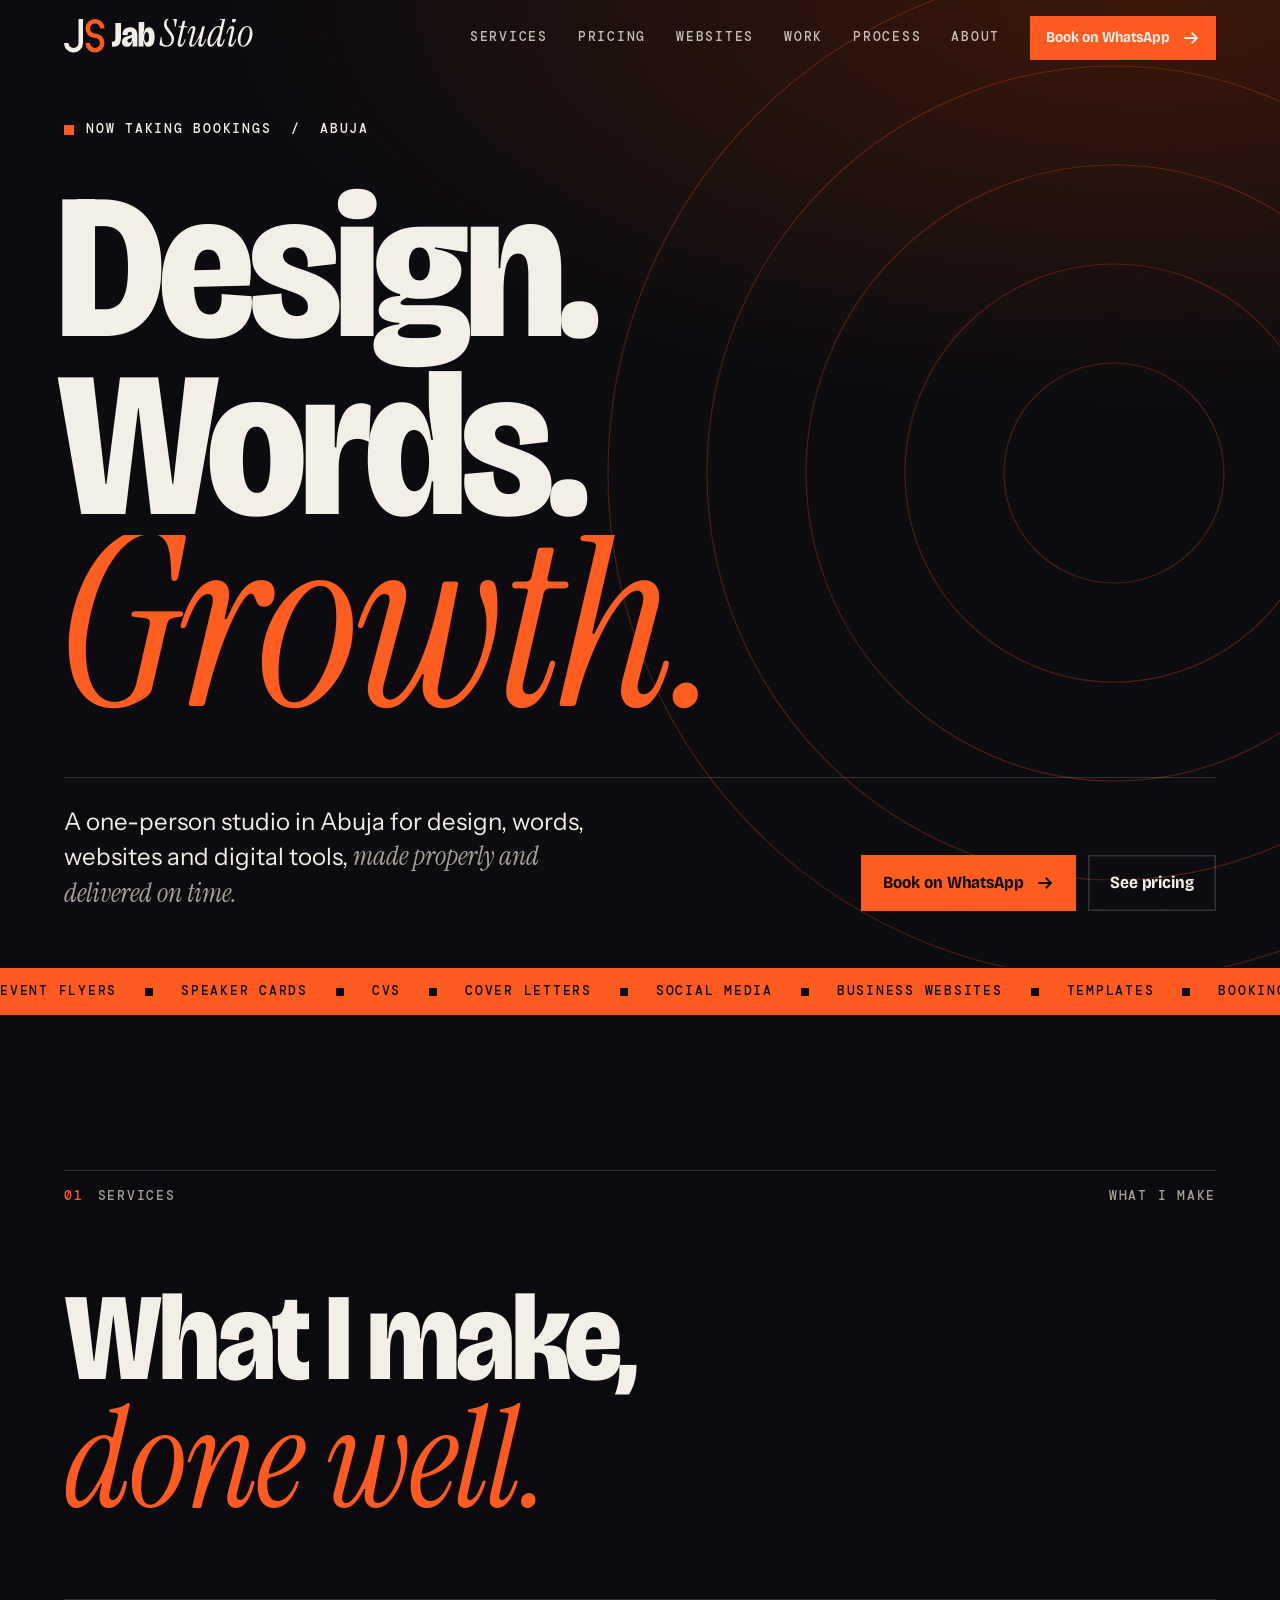
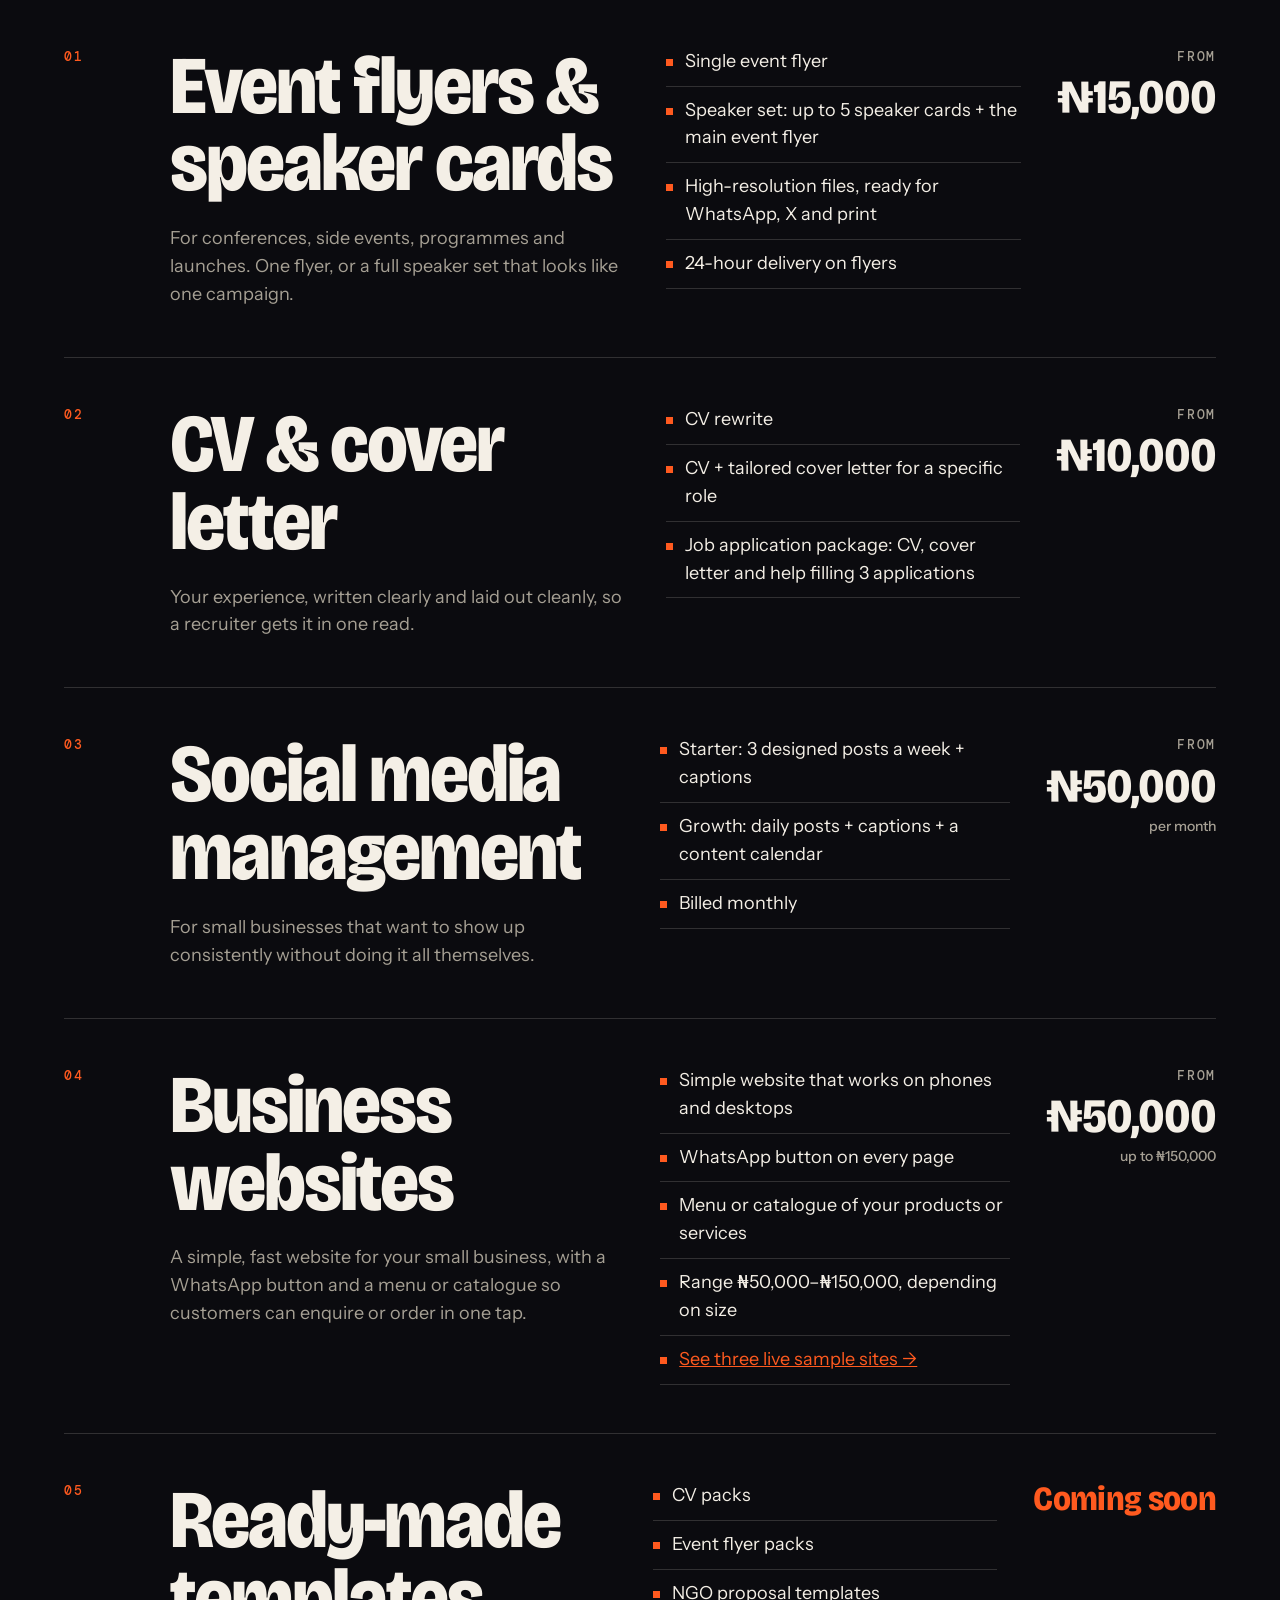
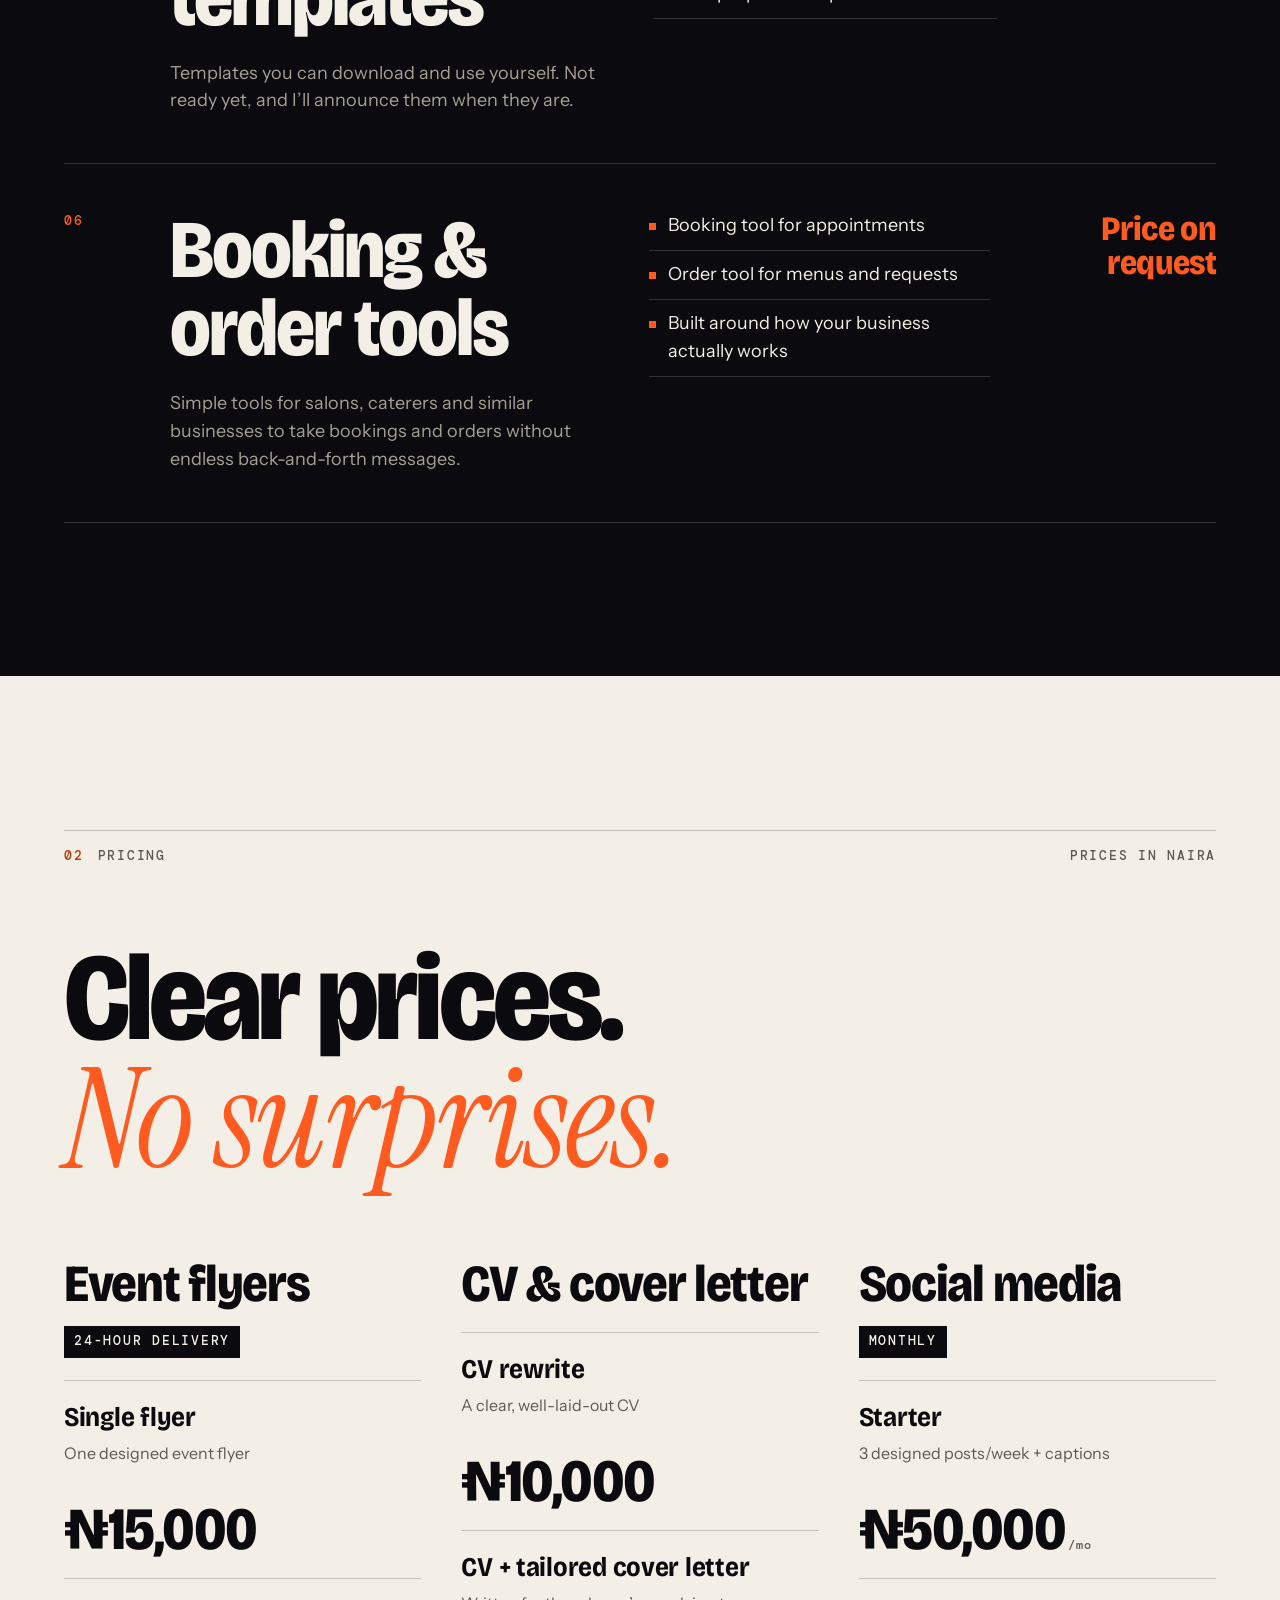
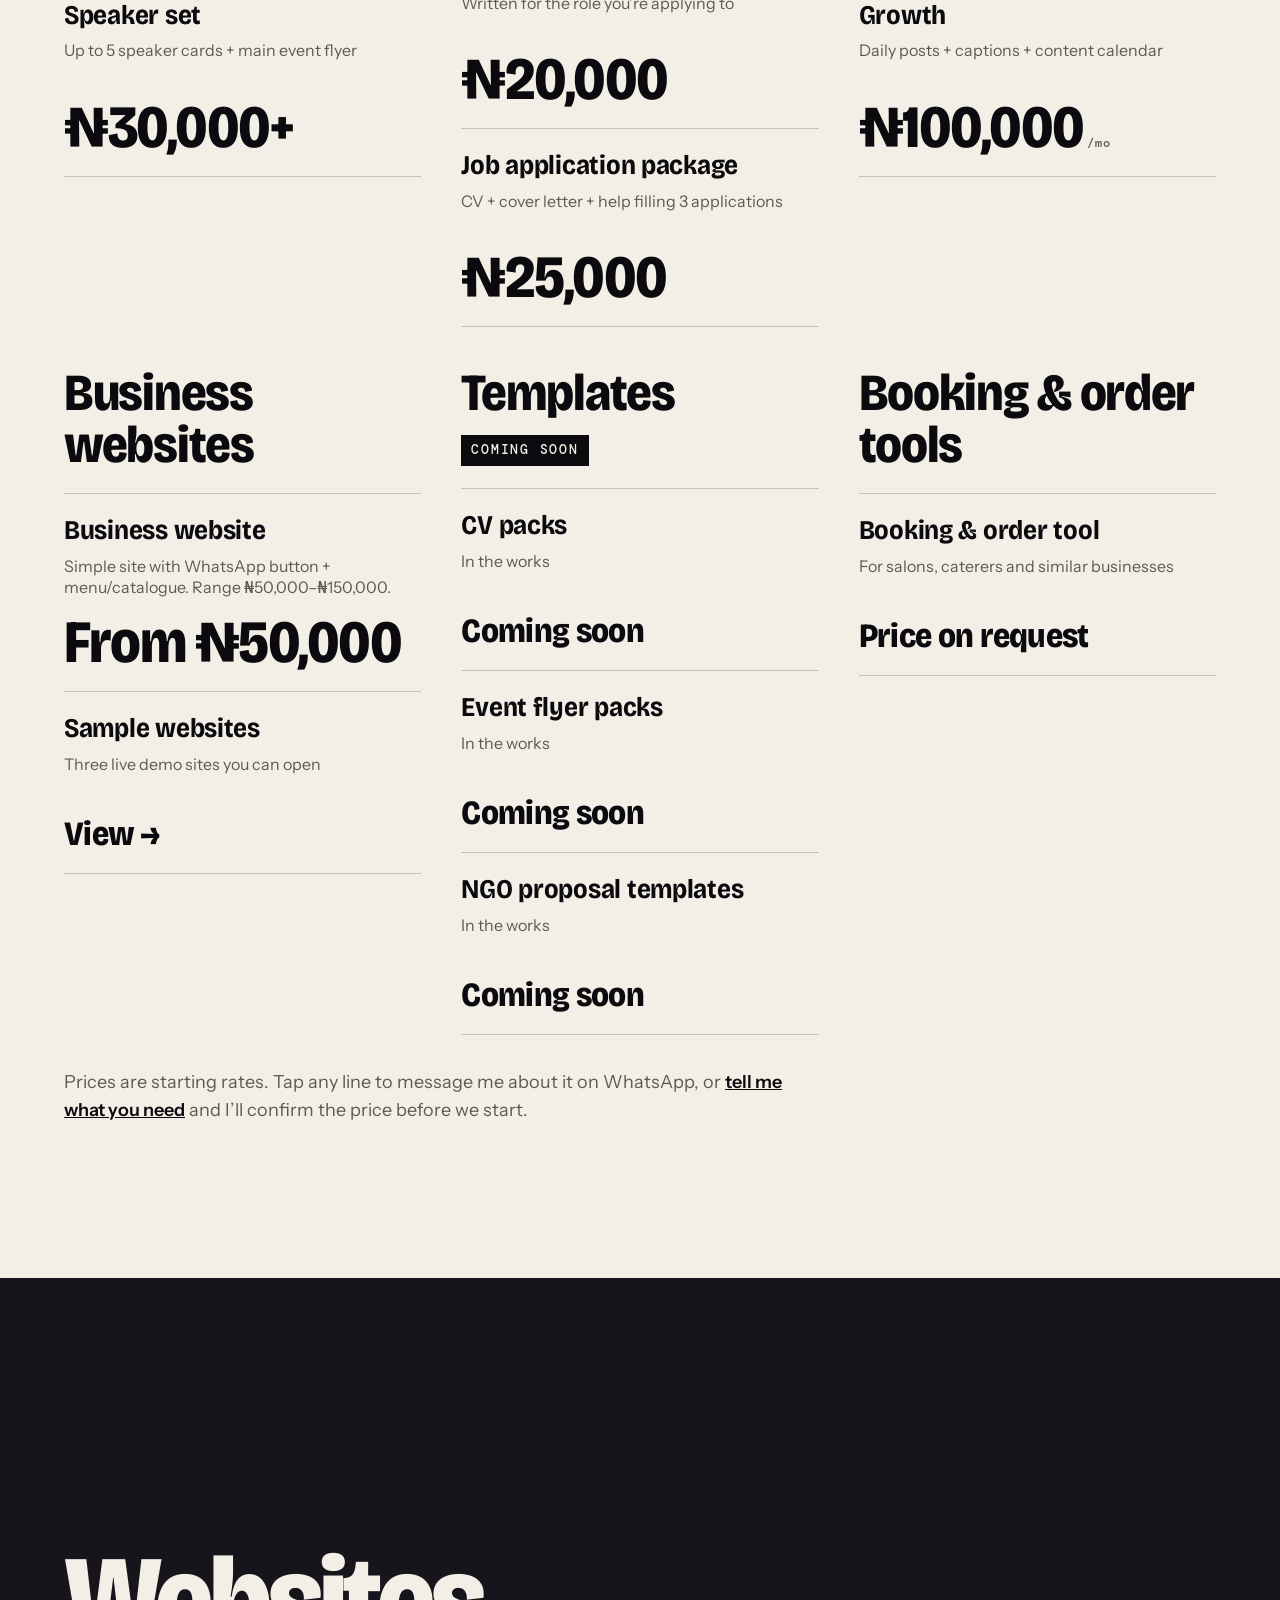
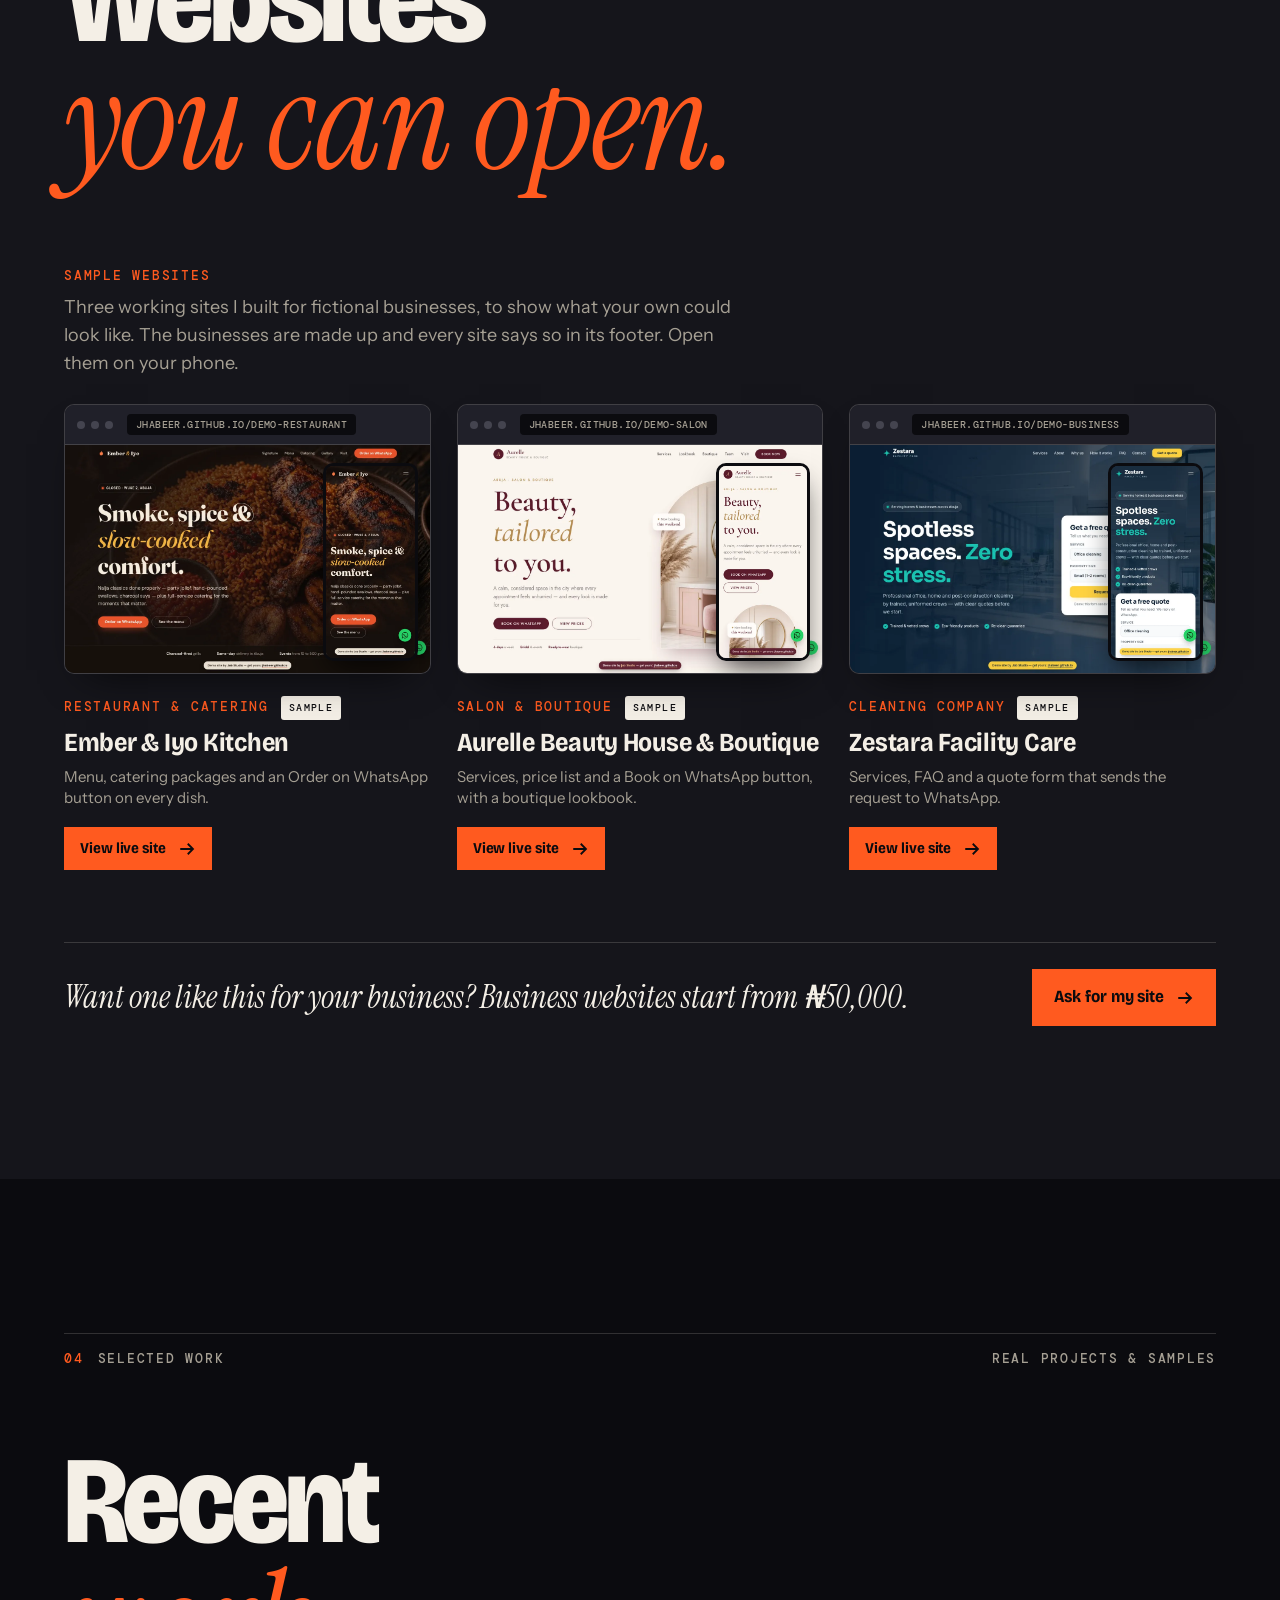
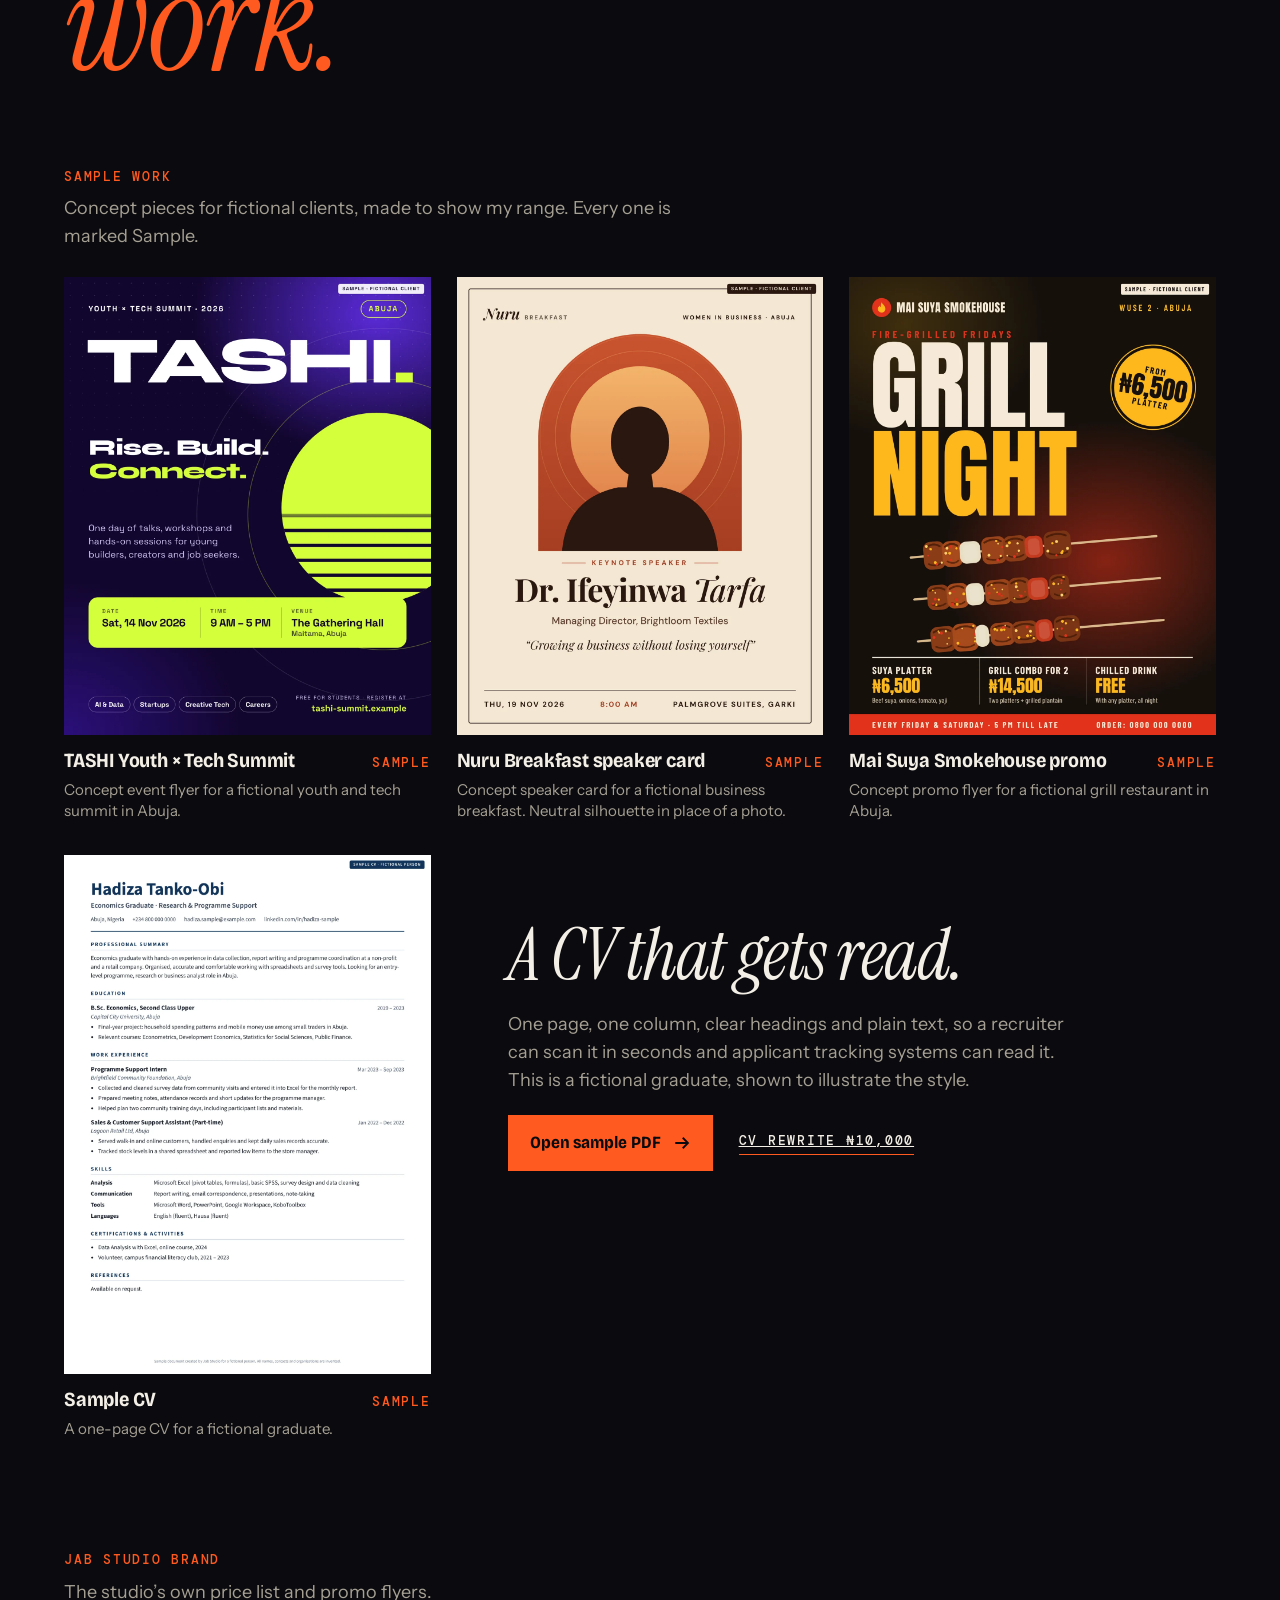
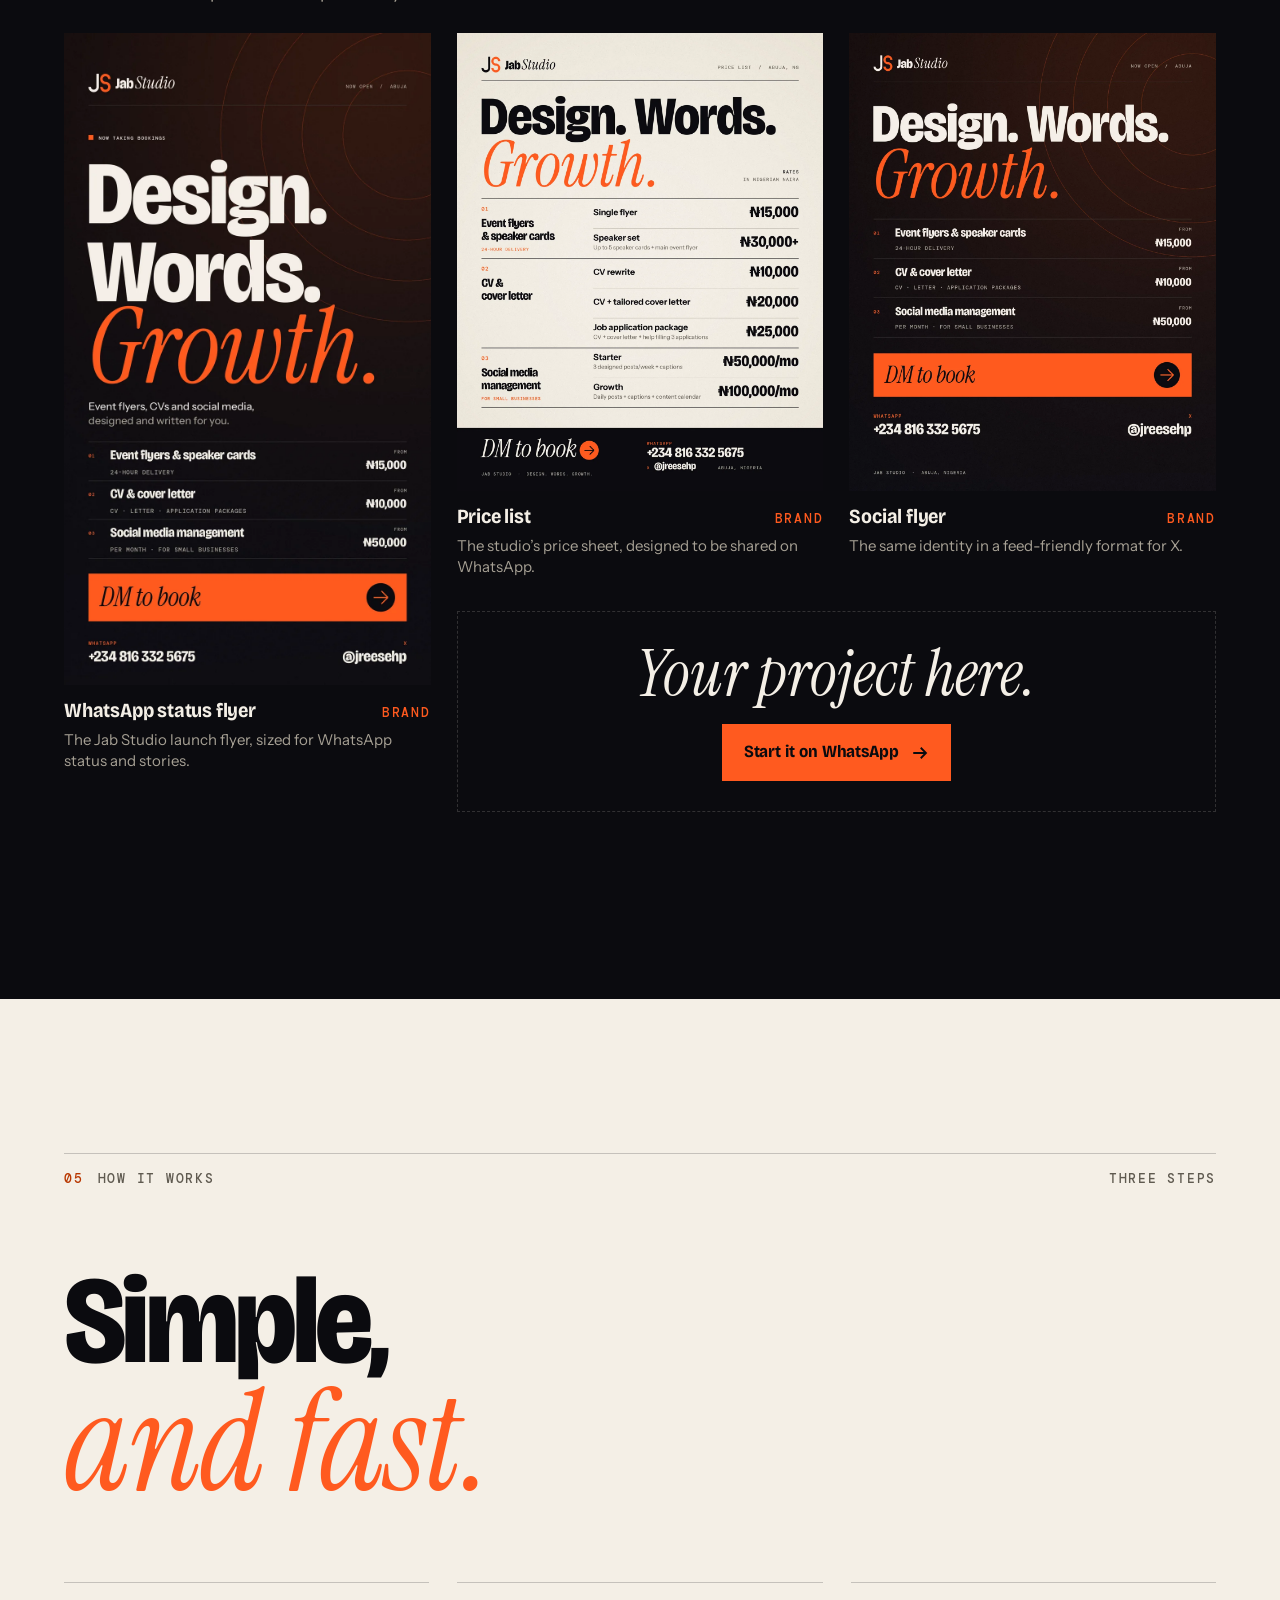
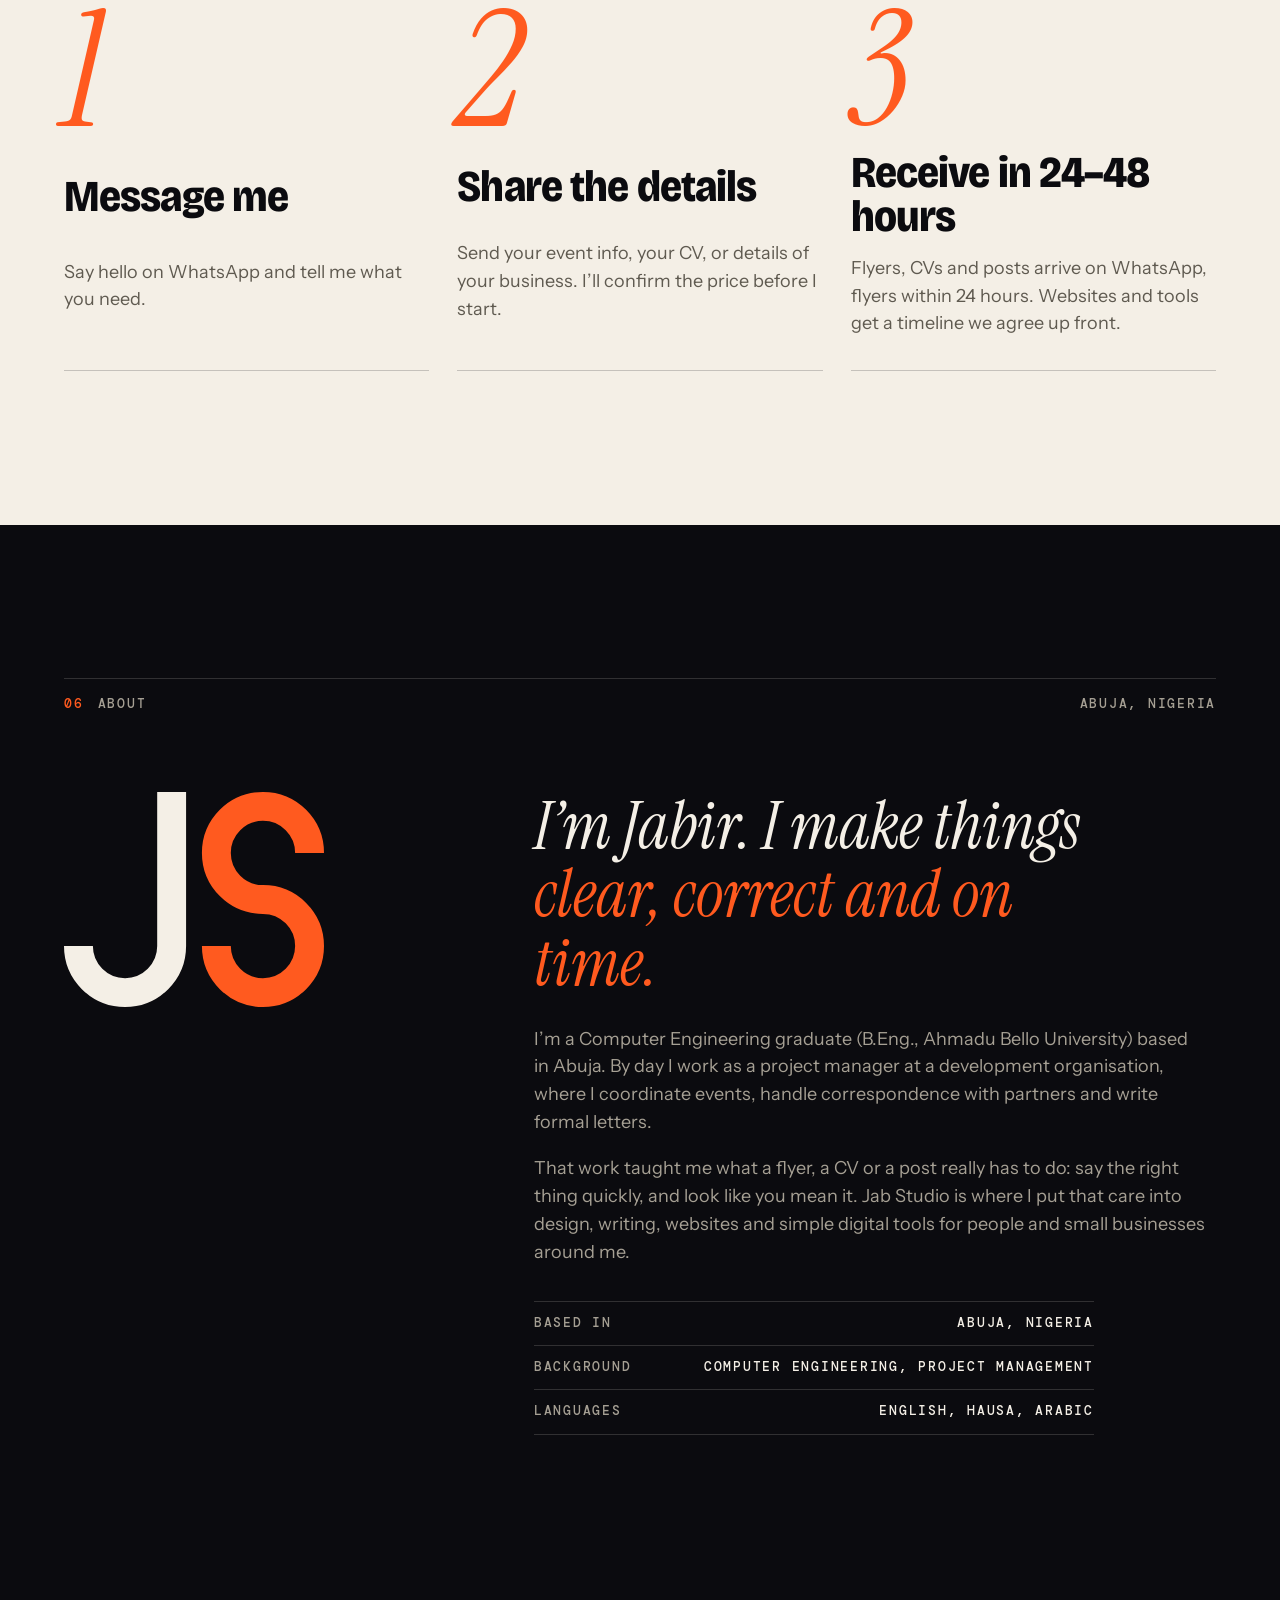
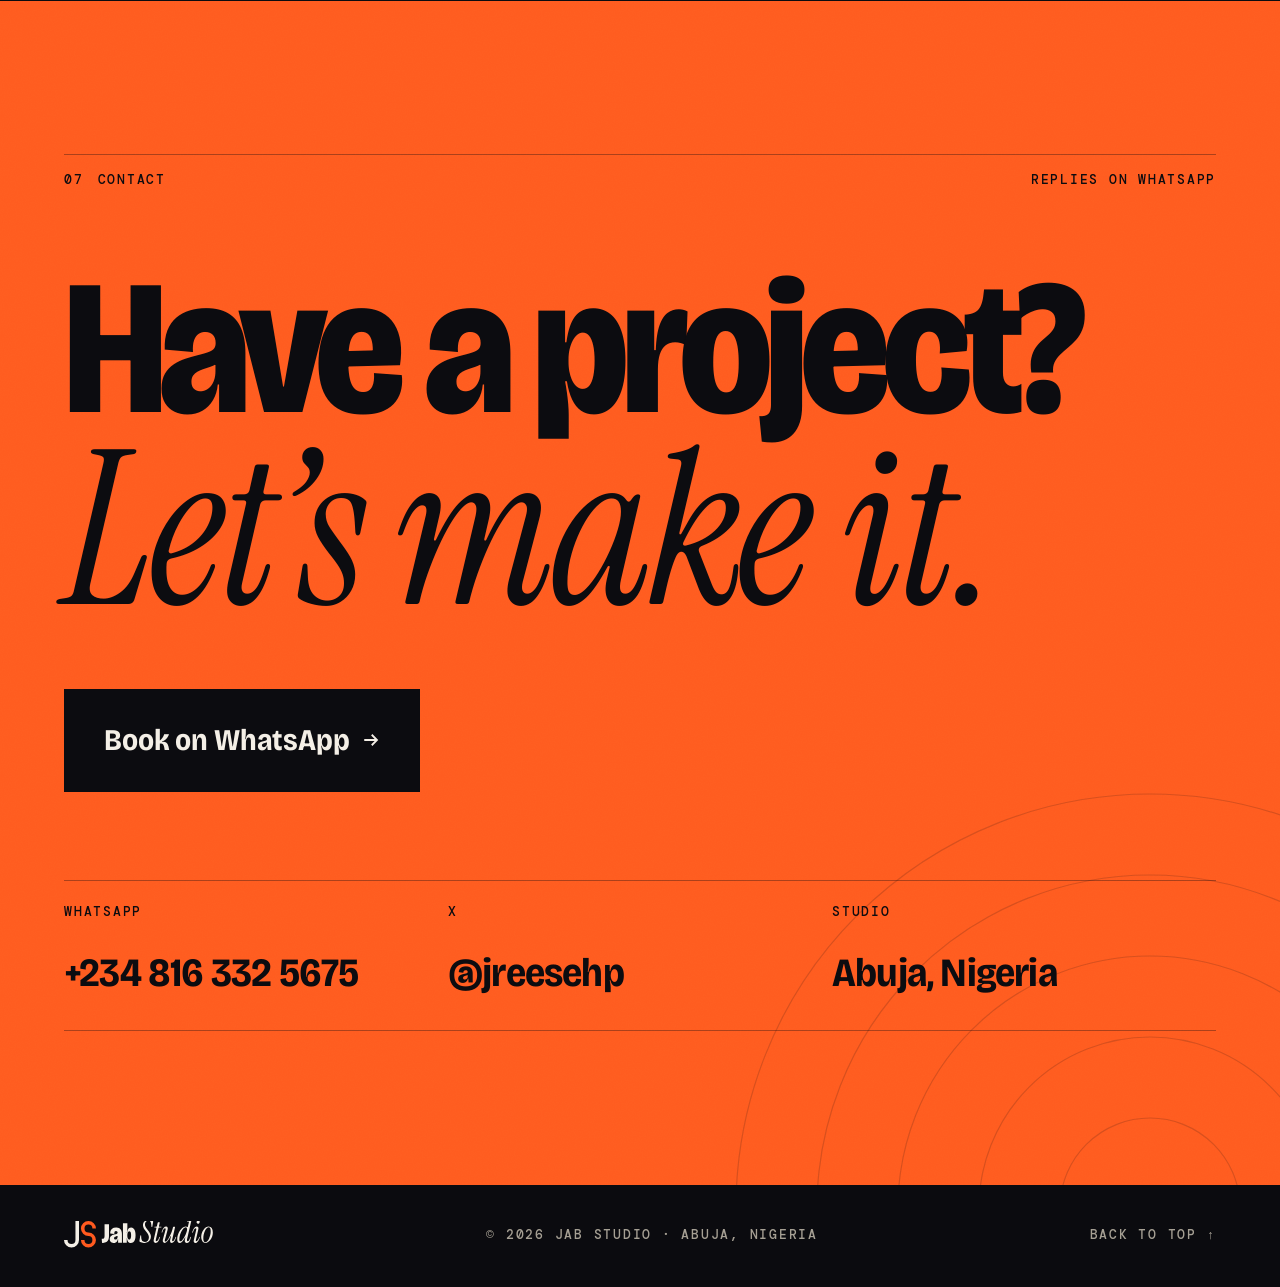
==== commit bbad2215: "Add Sample websites section with three live demo sites" ====
--- a/index.html
+++ b/index.html
@@ -25,7 +25,7 @@
 <meta name="twitter:image" content="assets/og.png">
 <link rel="preload" href="assets/fonts/bricolage.woff2" as="font" type="font/woff2" crossorigin>
 <link rel="preload" href="assets/fonts/instrument-serif-italic.woff2" as="font" type="font/woff2" crossorigin>
-<link rel="stylesheet" href="assets/css/style.css">
+<link rel="stylesheet" href="assets/css/style.css?v=3">
 <script>document.documentElement.classList.add('js')</script>
 <script type="application/ld+json">{"@context":"https://schema.org","@type":"ProfessionalService","name":"Jab Studio","description":"Event flyers and speaker cards, CVs and cover letters, social media management, business websites and booking tools.","telephone":"+2348163325675","areaServed":"Abuja, Nigeria","address":{"@type":"PostalAddress","addressLocality":"Abuja","addressCountry":"NG"},"sameAs":["https://x.com/jreesehp"]}</script>
 </head>
@@ -35,7 +35,7 @@
   <div class="wrap">
     <a class="brand" href="#top" aria-label="Jab Studio — home"><img src="assets/img/logo-light.svg" alt="Jab Studio" width="140" height="38"></a>
     <nav class="nav mono" aria-label="Main">
-      <a href="#services">Services</a><a href="#pricing">Pricing</a><a href="#work">Work</a><a href="#process">Process</a><a href="#about">About</a>
+      <a href="#services">Services</a><a href="#pricing">Pricing</a><a href="#websites">Websites</a><a href="#work">Work</a><a href="#process">Process</a><a href="#about">About</a>
       <a class="btn btn--sm" href="https://wa.me/2348163325675?text=Hi%20Jab%20Studio%2C%20I%27d%20like%20to%20book%20a%20service.%20Here%27s%20what%20I%20need%3A" target="_blank" rel="noopener" style="opacity:1;text-transform:none;letter-spacing:-.005em;font-family:var(--display);font-size:15px">Book on WhatsApp <svg viewBox="0 0 24 24" fill="none" stroke="currentColor" stroke-width="2.4" aria-hidden="true"><path d="M3 12h17M13 5l7 7-7 7"/></svg></a>
     </nav>
     <a class="btn btn--sm nav-m" href="https://wa.me/2348163325675?text=Hi%20Jab%20Studio%2C%20I%27d%20like%20to%20book%20a%20service.%20Here%27s%20what%20I%20need%3A" target="_blank" rel="noopener" style="text-transform:none">Book <svg viewBox="0 0 24 24" fill="none" stroke="currentColor" stroke-width="2.4" aria-hidden="true"><path d="M3 12h17M13 5l7 7-7 7"/></svg></a>
@@ -82,7 +82,7 @@
 <div class="from mono">From<strong>₦50,000</strong><span class="u">per month</span></div></article>
     <article class="svc reveal"><span class="idx mono">04</span>
 <div class="body"><h3>Business websites</h3><p>A simple, fast website for your small business, with a WhatsApp button and a menu or catalogue so customers can enquire or order in one tap.</p></div>
-<ul><li>Simple website that works on phones and desktops</li><li>WhatsApp button on every page</li><li>Menu or catalogue of your products or services</li><li>Range ₦50,000–₦150,000, depending on size</li></ul>
+<ul><li>Simple website that works on phones and desktops</li><li>WhatsApp button on every page</li><li>Menu or catalogue of your products or services</li><li>Range ₦50,000–₦150,000, depending on size</li><li><a href="#websites" style="color:var(--orange)">See three live sample sites →</a></li></ul>
 <div class="from mono">From<strong>₦50,000</strong><span class="u">up to ₦150,000</span></div></article>
     <article class="svc reveal"><span class="idx mono">05</span>
 <div class="body"><h3>Ready-made templates</h3><p>Templates you can download and use yourself. Not ready yet, and I’ll announce them when they are.</p></div>
@@ -107,7 +107,7 @@
       <div class="pgroup reveal" style="--d:.16s"><h3>Social media</h3><span class="tag mono">Monthly</span>
         <div class="rows"><a class="prow" href="https://wa.me/2348163325675?text=Hi%20Jab%20Studio%2C%20I%27d%20like%20to%20order%3A%20Starter%20%28%E2%82%A650%2C000/mo%29." target="_blank" rel="noopener" aria-label="Order Starter, ₦50,000/mo"><span class="n">Starter</span><span class="d">3 designed posts/week + captions</span><span class="p">₦50,000<small>/mo</small></span></a><a class="prow" href="https://wa.me/2348163325675?text=Hi%20Jab%20Studio%2C%20I%27d%20like%20to%20order%3A%20Growth%20%28%E2%82%A6100%2C000/mo%29." target="_blank" rel="noopener" aria-label="Order Growth, ₦100,000/mo"><span class="n">Growth</span><span class="d">Daily posts + captions + content calendar</span><span class="p">₦100,000<small>/mo</small></span></a></div></div>
       <div class="pgroup reveal"><h3>Business websites</h3>
-        <div class="rows"><a class="prow" href="https://wa.me/2348163325675?text=Hi%20Jab%20Studio%2C%20I%27d%20like%20to%20order%3A%20Business%20website%20%28From%20%E2%82%A650%2C000%29." target="_blank" rel="noopener" aria-label="Order Business website, From ₦50,000"><span class="n">Business website</span><span class="d">Simple site with WhatsApp button + menu/catalogue. Range ₦50,000–₦150,000.</span><span class="p">From ₦50,000</span></a></div></div>
+        <div class="rows"><a class="prow" href="https://wa.me/2348163325675?text=Hi%20Jab%20Studio%2C%20I%27d%20like%20to%20order%3A%20Business%20website%20%28From%20%E2%82%A650%2C000%29." target="_blank" rel="noopener" aria-label="Order Business website, From ₦50,000"><span class="n">Business website</span><span class="d">Simple site with WhatsApp button + menu/catalogue. Range ₦50,000–₦150,000.</span><span class="p">From ₦50,000</span></a><a class="prow" href="#websites" aria-label="See sample websites"><span class="n">Sample websites</span><span class="d">Three live demo sites you can open</span><span class="p p--txt">View →</span></a></div></div>
       <div class="pgroup reveal" style="--d:.08s"><h3>Templates</h3><span class="tag mono">Coming soon</span>
         <div class="rows"><a class="prow" href="https://wa.me/2348163325675?text=Hi%20Jab%20Studio%2C%20please%20let%20me%20know%20when%20the%20CV%20packs%20are%20ready." target="_blank" rel="noopener" aria-label="Order CV packs, Coming soon"><span class="n">CV packs</span><span class="d">In the works</span><span class="p p--txt">Coming soon</span></a><a class="prow" href="https://wa.me/2348163325675?text=Hi%20Jab%20Studio%2C%20please%20let%20me%20know%20when%20the%20event%20flyer%20packs%20are%20ready." target="_blank" rel="noopener" aria-label="Order Event flyer packs, Coming soon"><span class="n">Event flyer packs</span><span class="d">In the works</span><span class="p p--txt">Coming soon</span></a><a class="prow" href="https://wa.me/2348163325675?text=Hi%20Jab%20Studio%2C%20please%20let%20me%20know%20when%20the%20NGO%20proposal%20templates%20are%20ready." target="_blank" rel="noopener" aria-label="Order NGO proposal templates, Coming soon"><span class="n">NGO proposal templates</span><span class="d">In the works</span><span class="p p--txt">Coming soon</span></a></div></div>
       <div class="pgroup reveal" style="--d:.16s"><h3>Booking &amp; order tools</h3>
@@ -117,9 +117,53 @@
   </div>
 </section>
 
+<section class="sec sites" id="websites">
+  <div class="wrap">
+    <div class="sec-head reveal"><span class="mono"><b>03</b>Sample websites</span><span class="mono">Live &amp; clickable</span></div>
+    <h2 class="h2 reveal">Websites <span class="serif">you can open.</span></h2>
+    <div class="work-label reveal"><span class="mono">Sample websites</span><p>Three working sites I built for fictional businesses, to show what your own could look like. The businesses are made up and every site says so in its footer. Open them on your phone.</p></div>
+    <div class="site-grid">
+<article class="site-card reveal">
+<a class="shot" href="https://jhabeer.github.io/demo-restaurant/" target="_blank" rel="noopener" aria-label="Open the live sample site: Ember &amp; Iyo Kitchen">
+<span class="bar" aria-hidden="true"><i></i><i></i><i></i><em class="mono">jhabeer.github.io/demo-restaurant</em></span>
+<img class="dt" src="assets/demos/demo-restaurant-desktop.webp" width="1200" height="750" loading="lazy" decoding="async" alt="Desktop view of the Ember and Iyo Kitchen sample restaurant website">
+<img class="ph" src="assets/demos/demo-restaurant-mobile.webp" width="330" height="714" loading="lazy" decoding="async" alt="Phone view of the Ember and Iyo Kitchen sample restaurant website">
+</a>
+<div class="meta"><span class="k mono">Restaurant &amp; catering</span><span class="chipx mono">Sample</span></div>
+<h3>Ember &amp; Iyo Kitchen</h3>
+<p>Menu, catering packages and an Order on WhatsApp button on every dish.</p>
+<a class="btn btn--sm" href="https://jhabeer.github.io/demo-restaurant/" target="_blank" rel="noopener">View live site <svg viewBox="0 0 24 24" fill="none" stroke="currentColor" stroke-width="2.4" aria-hidden="true"><path d="M3 12h17M13 5l7 7-7 7"/></svg></a>
+</article>
+<article class="site-card reveal">
+<a class="shot" href="https://jhabeer.github.io/demo-salon/" target="_blank" rel="noopener" aria-label="Open the live sample site: Aurelle Beauty House &amp; Boutique">
+<span class="bar" aria-hidden="true"><i></i><i></i><i></i><em class="mono">jhabeer.github.io/demo-salon</em></span>
+<img class="dt" src="assets/demos/demo-salon-desktop.webp" width="1200" height="750" loading="lazy" decoding="async" alt="Desktop view of the Aurelle Beauty House and Boutique sample salon website">
+<img class="ph" src="assets/demos/demo-salon-mobile.webp" width="330" height="714" loading="lazy" decoding="async" alt="Phone view of the Aurelle Beauty House and Boutique sample salon website">
+</a>
+<div class="meta"><span class="k mono">Salon &amp; boutique</span><span class="chipx mono">Sample</span></div>
+<h3>Aurelle Beauty House &amp; Boutique</h3>
+<p>Services, price list and a Book on WhatsApp button, with a boutique lookbook.</p>
+<a class="btn btn--sm" href="https://jhabeer.github.io/demo-salon/" target="_blank" rel="noopener">View live site <svg viewBox="0 0 24 24" fill="none" stroke="currentColor" stroke-width="2.4" aria-hidden="true"><path d="M3 12h17M13 5l7 7-7 7"/></svg></a>
+</article>
+<article class="site-card reveal">
+<a class="shot" href="https://jhabeer.github.io/demo-business/" target="_blank" rel="noopener" aria-label="Open the live sample site: Zestara Facility Care">
+<span class="bar" aria-hidden="true"><i></i><i></i><i></i><em class="mono">jhabeer.github.io/demo-business</em></span>
+<img class="dt" src="assets/demos/demo-business-desktop.webp" width="1200" height="750" loading="lazy" decoding="async" alt="Desktop view of the Zestara Facility Care sample cleaning company website">
+<img class="ph" src="assets/demos/demo-business-mobile.webp" width="330" height="714" loading="lazy" decoding="async" alt="Phone view of the Zestara Facility Care sample cleaning company website">
+</a>
+<div class="meta"><span class="k mono">Cleaning company</span><span class="chipx mono">Sample</span></div>
+<h3>Zestara Facility Care</h3>
+<p>Services, FAQ and a quote form that sends the request to WhatsApp.</p>
+<a class="btn btn--sm" href="https://jhabeer.github.io/demo-business/" target="_blank" rel="noopener">View live site <svg viewBox="0 0 24 24" fill="none" stroke="currentColor" stroke-width="2.4" aria-hidden="true"><path d="M3 12h17M13 5l7 7-7 7"/></svg></a>
+</article>
+    </div>
+    <div class="sites-cta reveal"><p>Want one like this for your business? Business websites start from ₦50,000.</p><a class="btn" href="https://wa.me/2348163325675?text=Hi%20Jab%20Studio%2C%20I%20saw%20your%20sample%20websites%20and%20I%27d%20like%20a%20site%20for%20my%20business." target="_blank" rel="noopener">Ask for my site <svg viewBox="0 0 24 24" fill="none" stroke="currentColor" stroke-width="2.4" aria-hidden="true"><path d="M3 12h17M13 5l7 7-7 7"/></svg></a></div>
+  </div>
+</section>
+
 <section class="sec" id="work">
   <div class="wrap">
-    <div class="sec-head reveal"><span class="mono"><b>03</b>Selected work</span><span class="mono">Real projects &amp; samples</span></div>
+    <div class="sec-head reveal"><span class="mono"><b>04</b>Selected work</span><span class="mono">Real projects &amp; samples</span></div>
     <h2 class="h2 reveal">Recent <span class="serif">work.</span></h2>
     <div class="work-label reveal"><span class="mono">Sample work</span><p>Concept pieces for fictional clients, made to show my range. Every one is marked Sample.</p></div>
     <div class="work samples">
@@ -154,7 +198,7 @@
 
 <section class="sec light grain" id="process">
   <div class="wrap">
-    <div class="sec-head reveal"><span class="mono"><b>04</b>How it works</span><span class="mono">Three steps</span></div>
+    <div class="sec-head reveal"><span class="mono"><b>05</b>How it works</span><span class="mono">Three steps</span></div>
     <h2 class="h2 reveal">Simple,<span class="serif">and fast.</span></h2>
     <div class="steps">
       <div class="step reveal"><span class="num">1</span><h3>Message me</h3><p>Say hello on WhatsApp and tell me what you need.</p></div>
@@ -166,7 +210,7 @@
 
 <section class="sec" id="about">
   <div class="wrap">
-    <div class="sec-head reveal"><span class="mono"><b>05</b>About</span><span class="mono">Abuja, Nigeria</span></div>
+    <div class="sec-head reveal"><span class="mono"><b>06</b>About</span><span class="mono">Abuja, Nigeria</span></div>
     <div class="about">
       <div class="reveal"><img class="mk" src="assets/img/mark-light.svg" alt="Jab Studio JS mark" width="260" height="215"></div>
       <div class="reveal">
@@ -186,7 +230,7 @@
 <section class="sec contact grain" id="contact">
   <svg class="contact-rings" viewBox="0 0 100 100" aria-hidden="true"><circle cx="50" cy="50" r="10"/><circle cx="50" cy="50" r="19"/><circle cx="50" cy="50" r="28"/><circle cx="50" cy="50" r="37"/><circle cx="50" cy="50" r="46"/></svg>
   <div class="wrap">
-    <div class="sec-head reveal"><span class="mono"><b>06</b>Contact</span><span class="mono">Replies on WhatsApp</span></div>
+    <div class="sec-head reveal"><span class="mono"><b>07</b>Contact</span><span class="mono">Replies on WhatsApp</span></div>
     <h2 class="reveal">Have a project?<span class="serif">Let’s make it.</span></h2>
     <a class="btn btn--lg reveal" href="https://wa.me/2348163325675?text=Hi%20Jab%20Studio%2C%20I%27d%20like%20to%20book%20a%20service.%20Here%27s%20what%20I%20need%3A" target="_blank" rel="noopener">Book on WhatsApp <svg viewBox="0 0 24 24" fill="none" stroke="currentColor" stroke-width="2.4" aria-hidden="true"><path d="M3 12h17M13 5l7 7-7 7"/></svg></a>
     <div class="contact-list reveal">
@@ -208,5 +252,6 @@
 
 <a class="fab" href="https://wa.me/2348163325675?text=Hi%20Jab%20Studio%2C%20I%27d%20like%20to%20book%20a%20service.%20Here%27s%20what%20I%20need%3A" target="_blank" rel="noopener" aria-label="Book on WhatsApp"><svg viewBox="0 0 24 24" fill="none" stroke="currentColor" stroke-width="2.2" aria-hidden="true"><path d="M4 5h16v11H9l-5 4z" stroke-linejoin="round"/></svg>Book on WhatsApp</a>
 <script src="assets/js/main.js" defer></script>
+<script data-goatcounter="https://jabstudio.goatcounter.com/count" async src="//gc.zgo.at/count.js"></script>
 </body>
 </html>
--- a/assets/css/style.css
+++ b/assets/css/style.css
@@ -270,3 +270,25 @@
   .work.cvrow{grid-template-columns:repeat(3,1fr)}
   .work.cvrow .cvtext{grid-column:2/-1}
 }
+
+/* sample websites */
+.sites{background:var(--ink-2)}
+.site-grid{display:grid;gap:44px;margin-top:8px}
+.site-card{display:flex;flex-direction:column;align-items:flex-start}
+.site-card .shot{display:block;position:relative;width:100%;background:#1d1d25;border:1px solid var(--rule-d);border-radius:10px;overflow:hidden;box-shadow:0 18px 40px -22px rgba(0,0,0,.8);text-decoration:none}
+.site-card .bar{display:flex;align-items:center;gap:6px;padding:9px 12px;background:#202029;border-bottom:1px solid var(--rule-d)}
+.site-card .bar i{width:8px;height:8px;border-radius:50%;background:#44444f;display:block}
+.site-card .bar em{font-style:normal;margin-left:8px;font-size:10px;letter-spacing:.04em;color:var(--grey-d);background:var(--ink);border-radius:4px;padding:3px 9px;white-space:nowrap;overflow:hidden;text-overflow:ellipsis;min-width:0}
+.site-card .dt{display:block;width:100%;height:auto;transition:transform .9s var(--ease)}
+.site-card .shot:hover .dt{transform:scale(1.03)}
+.site-card .shot{overflow:hidden}
+.site-card .ph{position:absolute;right:12px;bottom:12px;width:22%;height:auto;border-radius:10px;border:3px solid var(--ink);box-shadow:0 14px 30px -8px rgba(0,0,0,.75)}
+.site-card .meta{display:flex;align-items:center;gap:12px;margin:22px 0 8px}
+.site-card .meta .k{color:var(--orange)}
+.site-card .chipx{background:var(--cream);color:var(--ink);padding:4px 8px;border-radius:3px;font-size:10px;letter-spacing:.14em;text-transform:uppercase}
+.site-card h3{font-family:var(--display);font-stretch:90%;font-weight:700;font-size:clamp(22px,2.4vw,26px);letter-spacing:-.01em;line-height:1.15;margin:0 0 8px}
+.site-card p{color:var(--grey-d);font-size:15px;line-height:1.45;margin:0 0 18px;max-width:42ch}
+.sites-cta{display:flex;flex-wrap:wrap;align-items:center;justify-content:space-between;gap:18px;margin-top:clamp(40px,6vw,72px);padding-top:26px;border-top:1px solid var(--rule-d)}
+.sites-cta p{margin:0;font-family:var(--serif);font-style:italic;font-size:clamp(22px,3vw,32px);line-height:1.15}
+@media (min-width:900px){.site-grid{grid-template-columns:repeat(3,1fr);gap:26px}.site-card .ph{width:26%}}
+@media (min-width:640px) and (max-width:899px){.site-card{max-width:560px}}
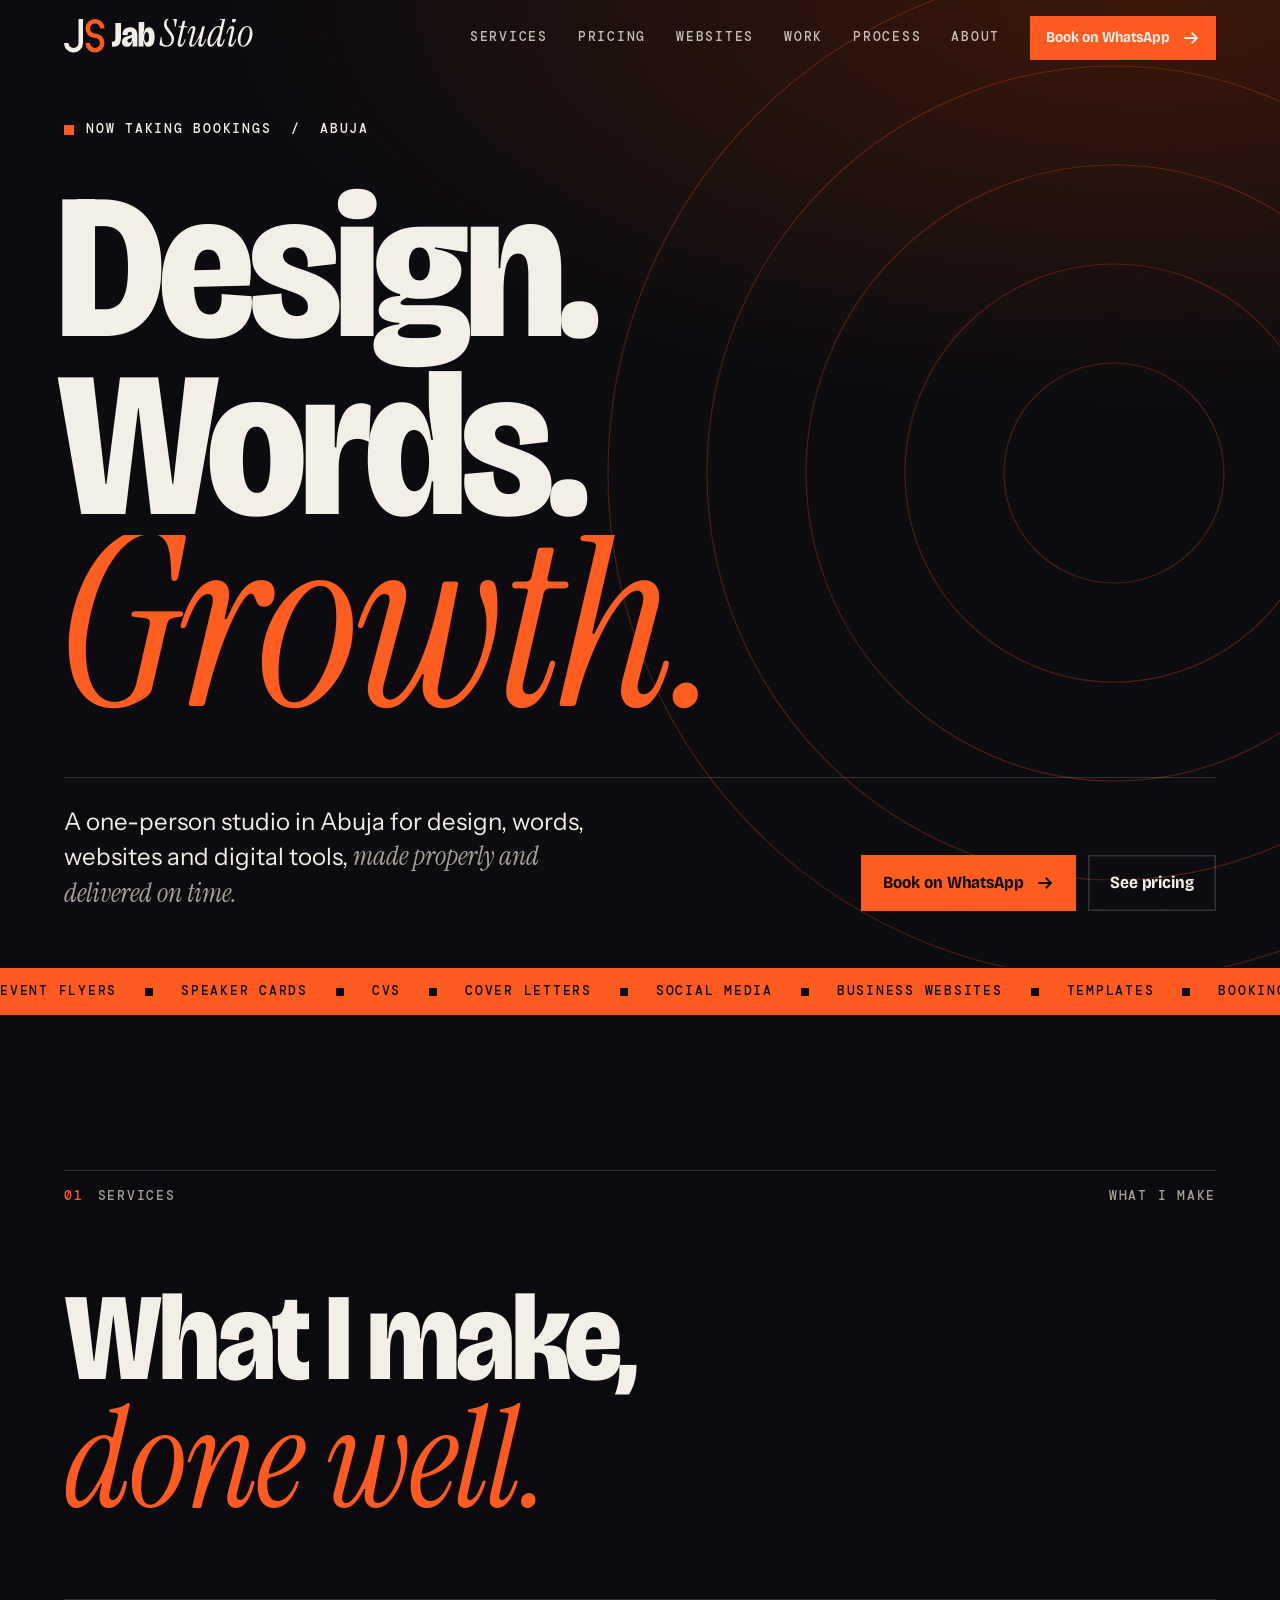
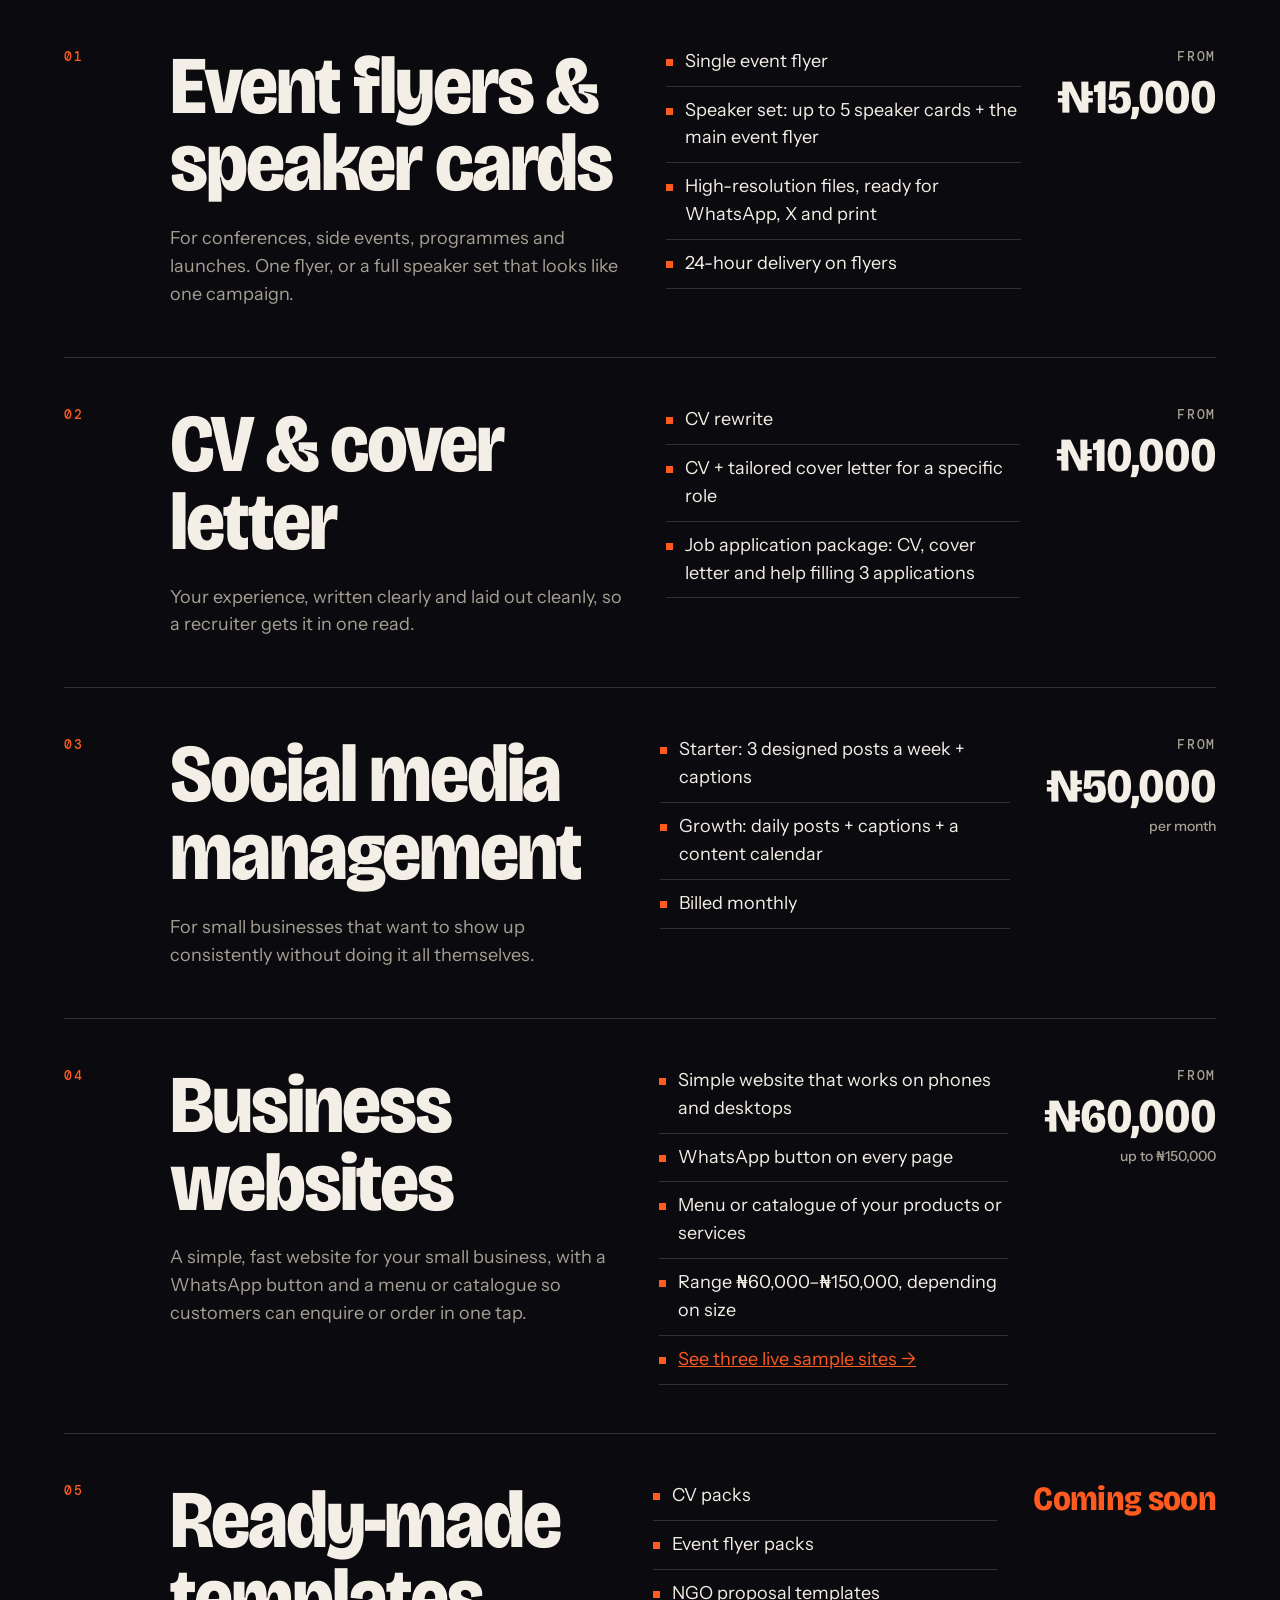
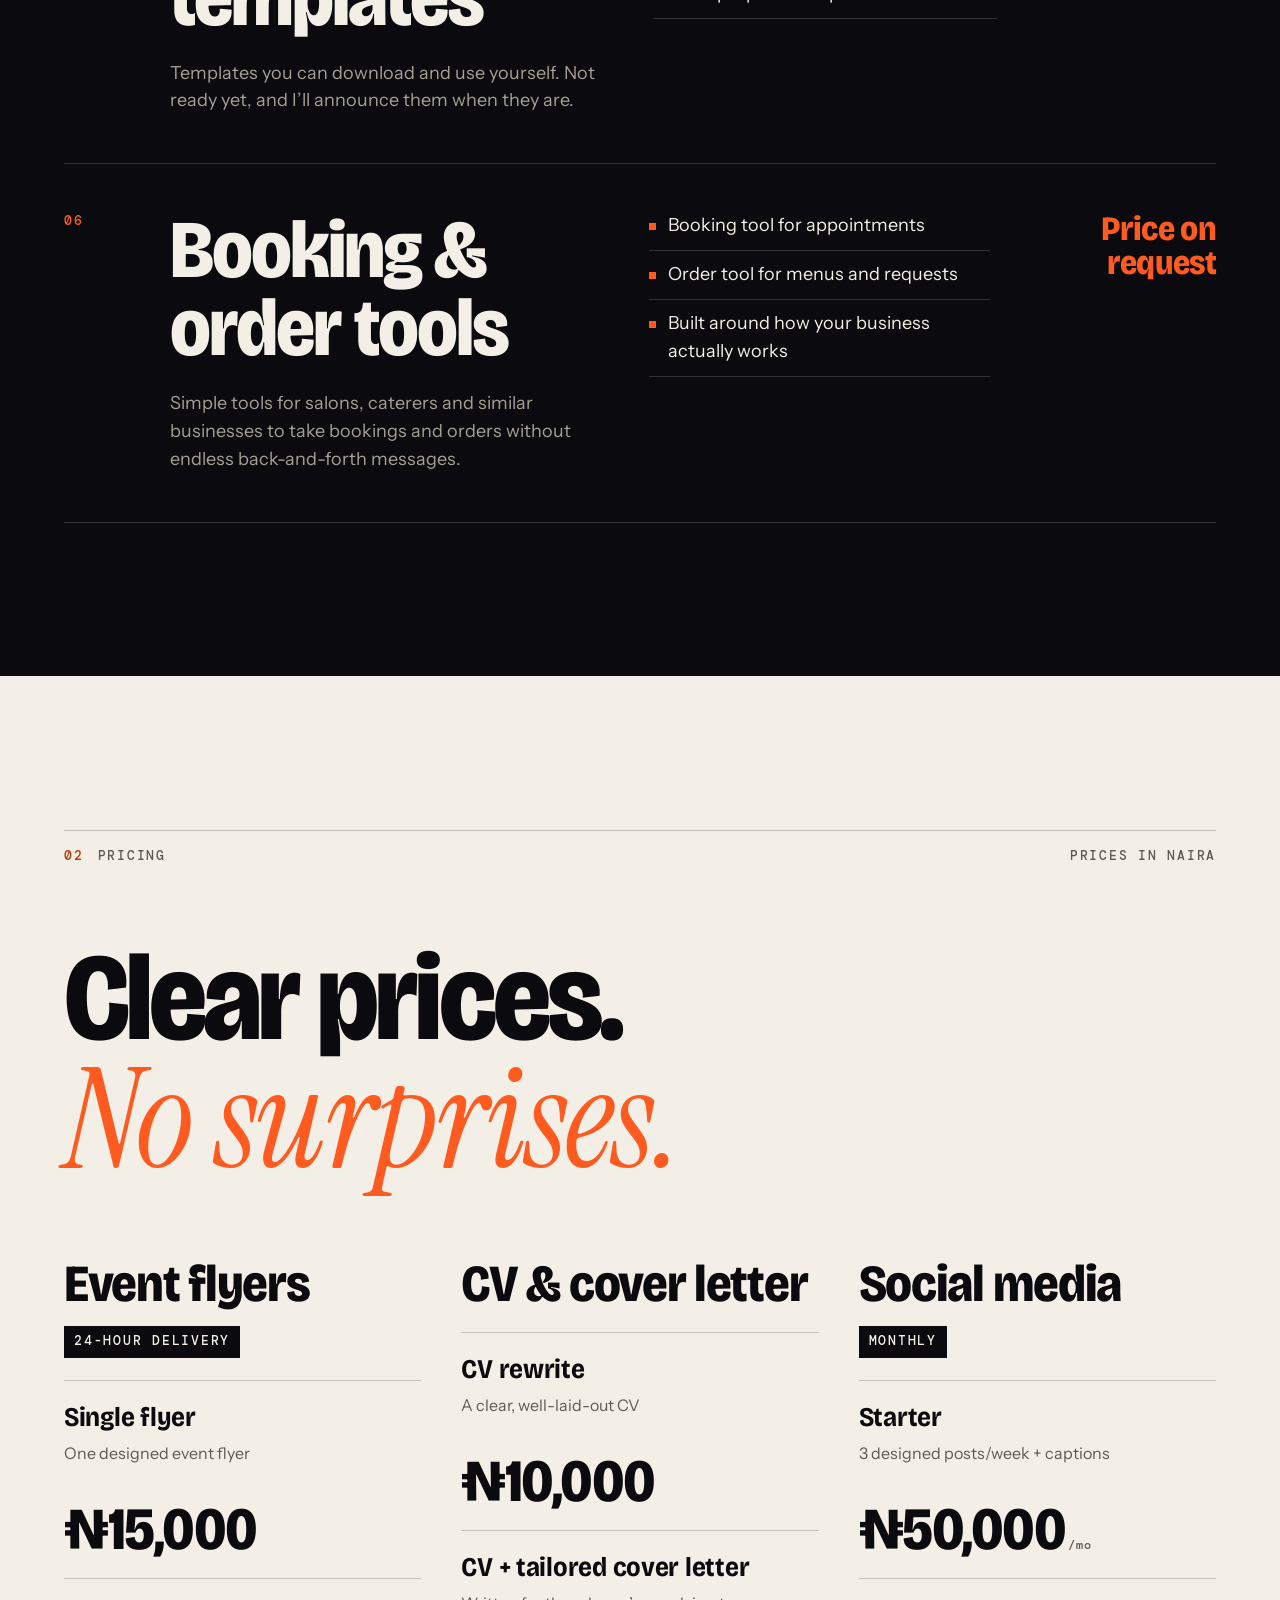
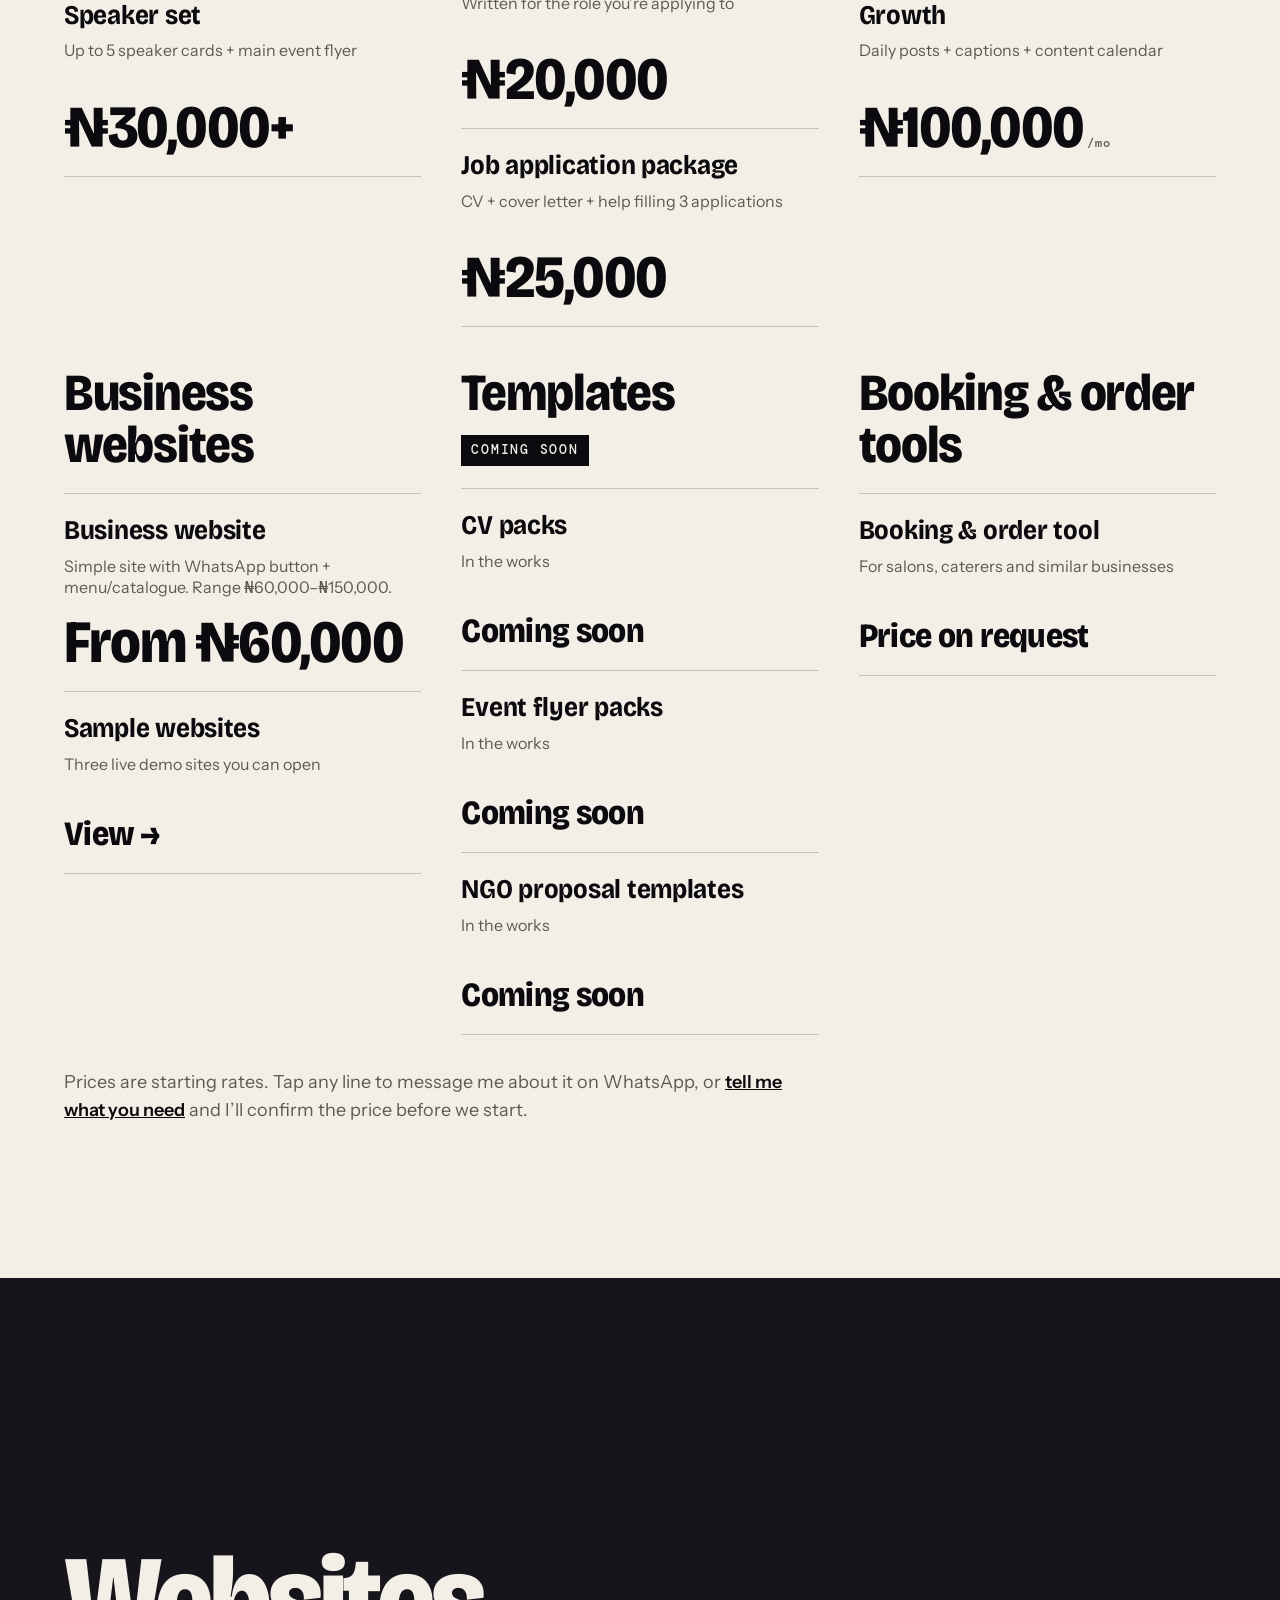
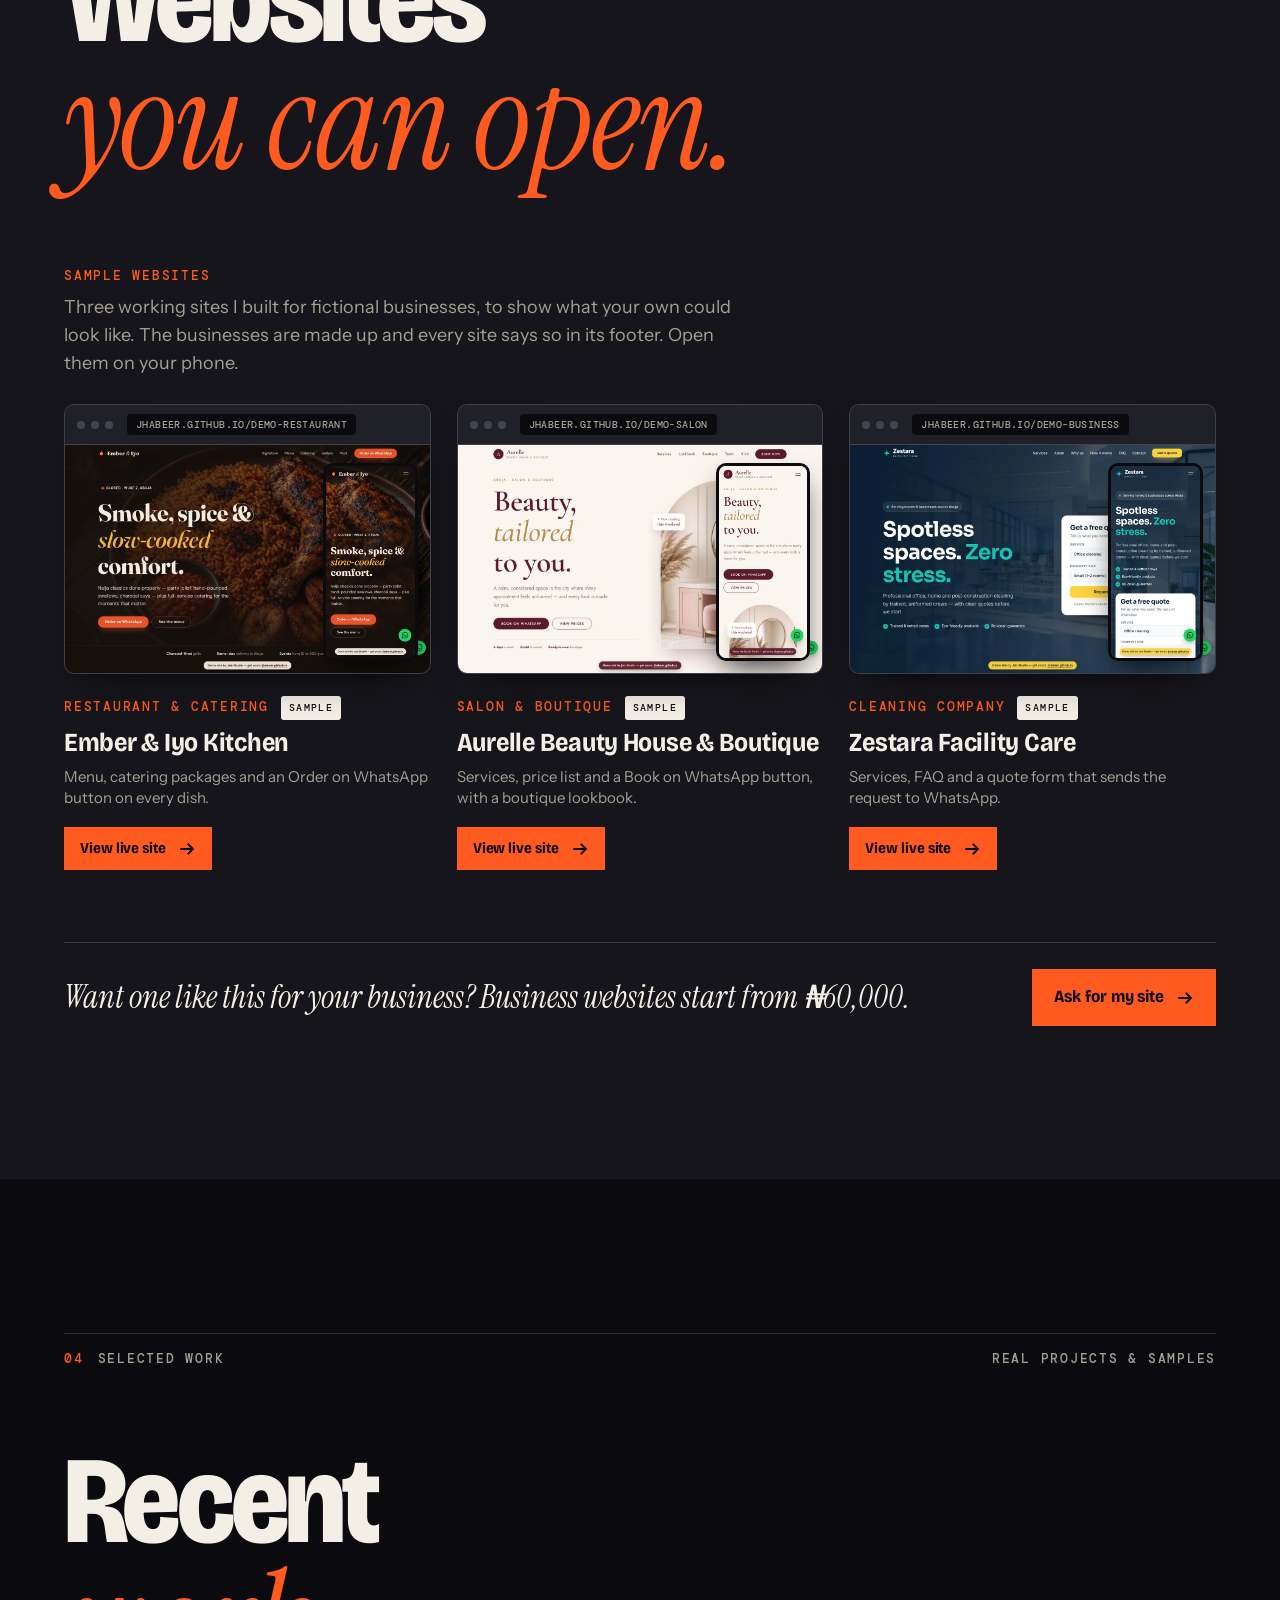
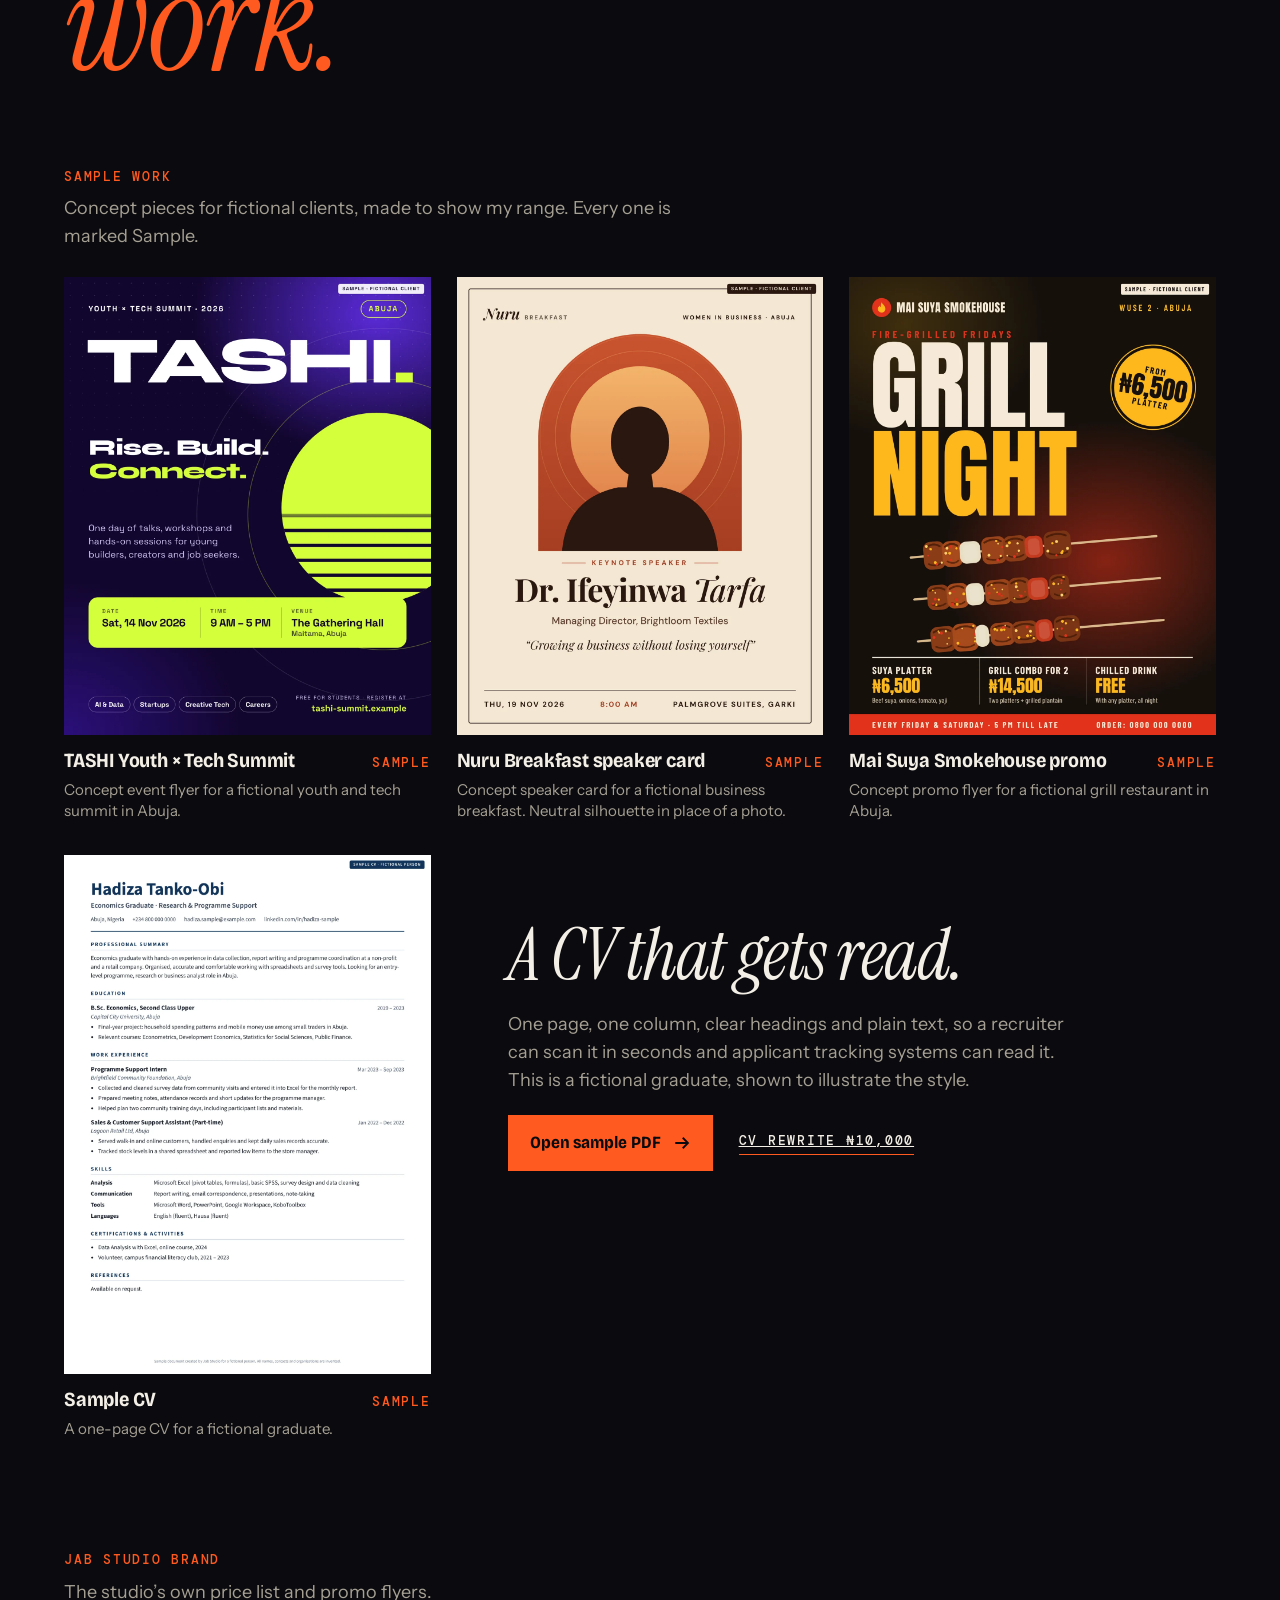
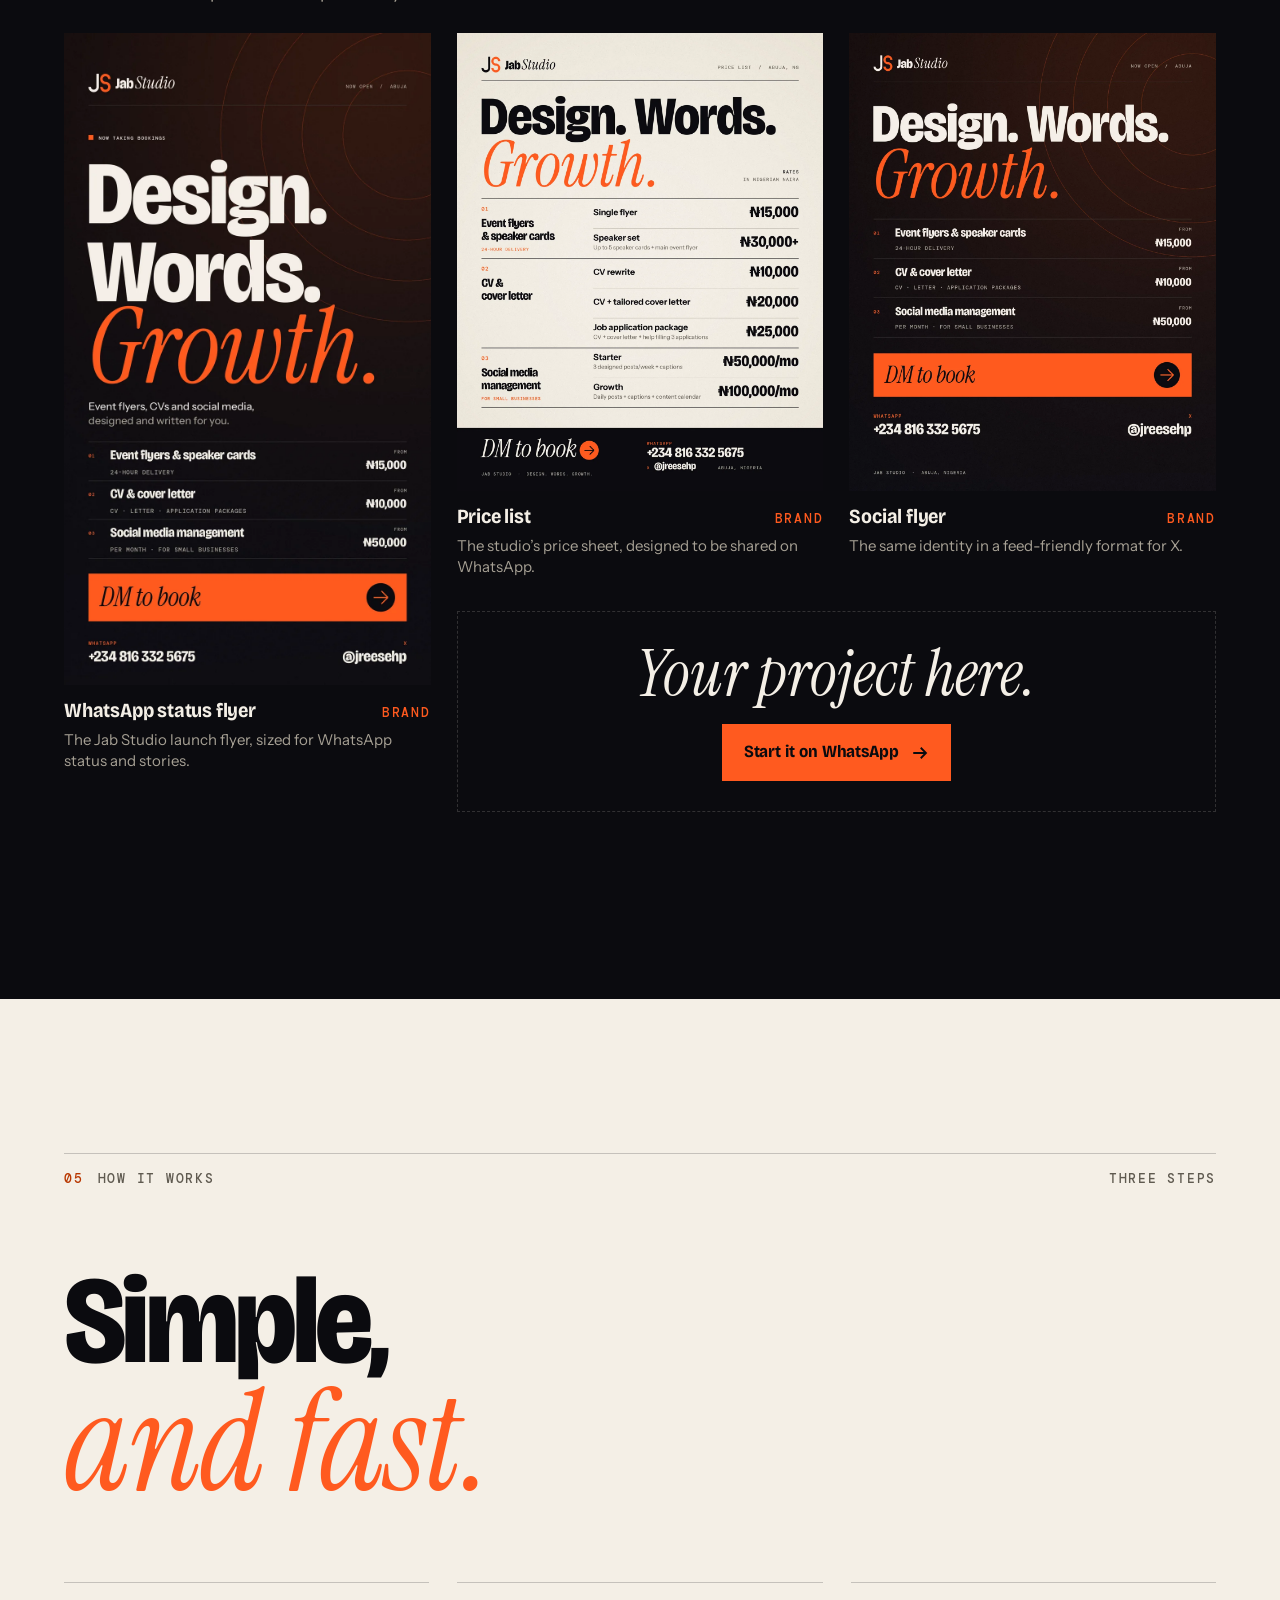
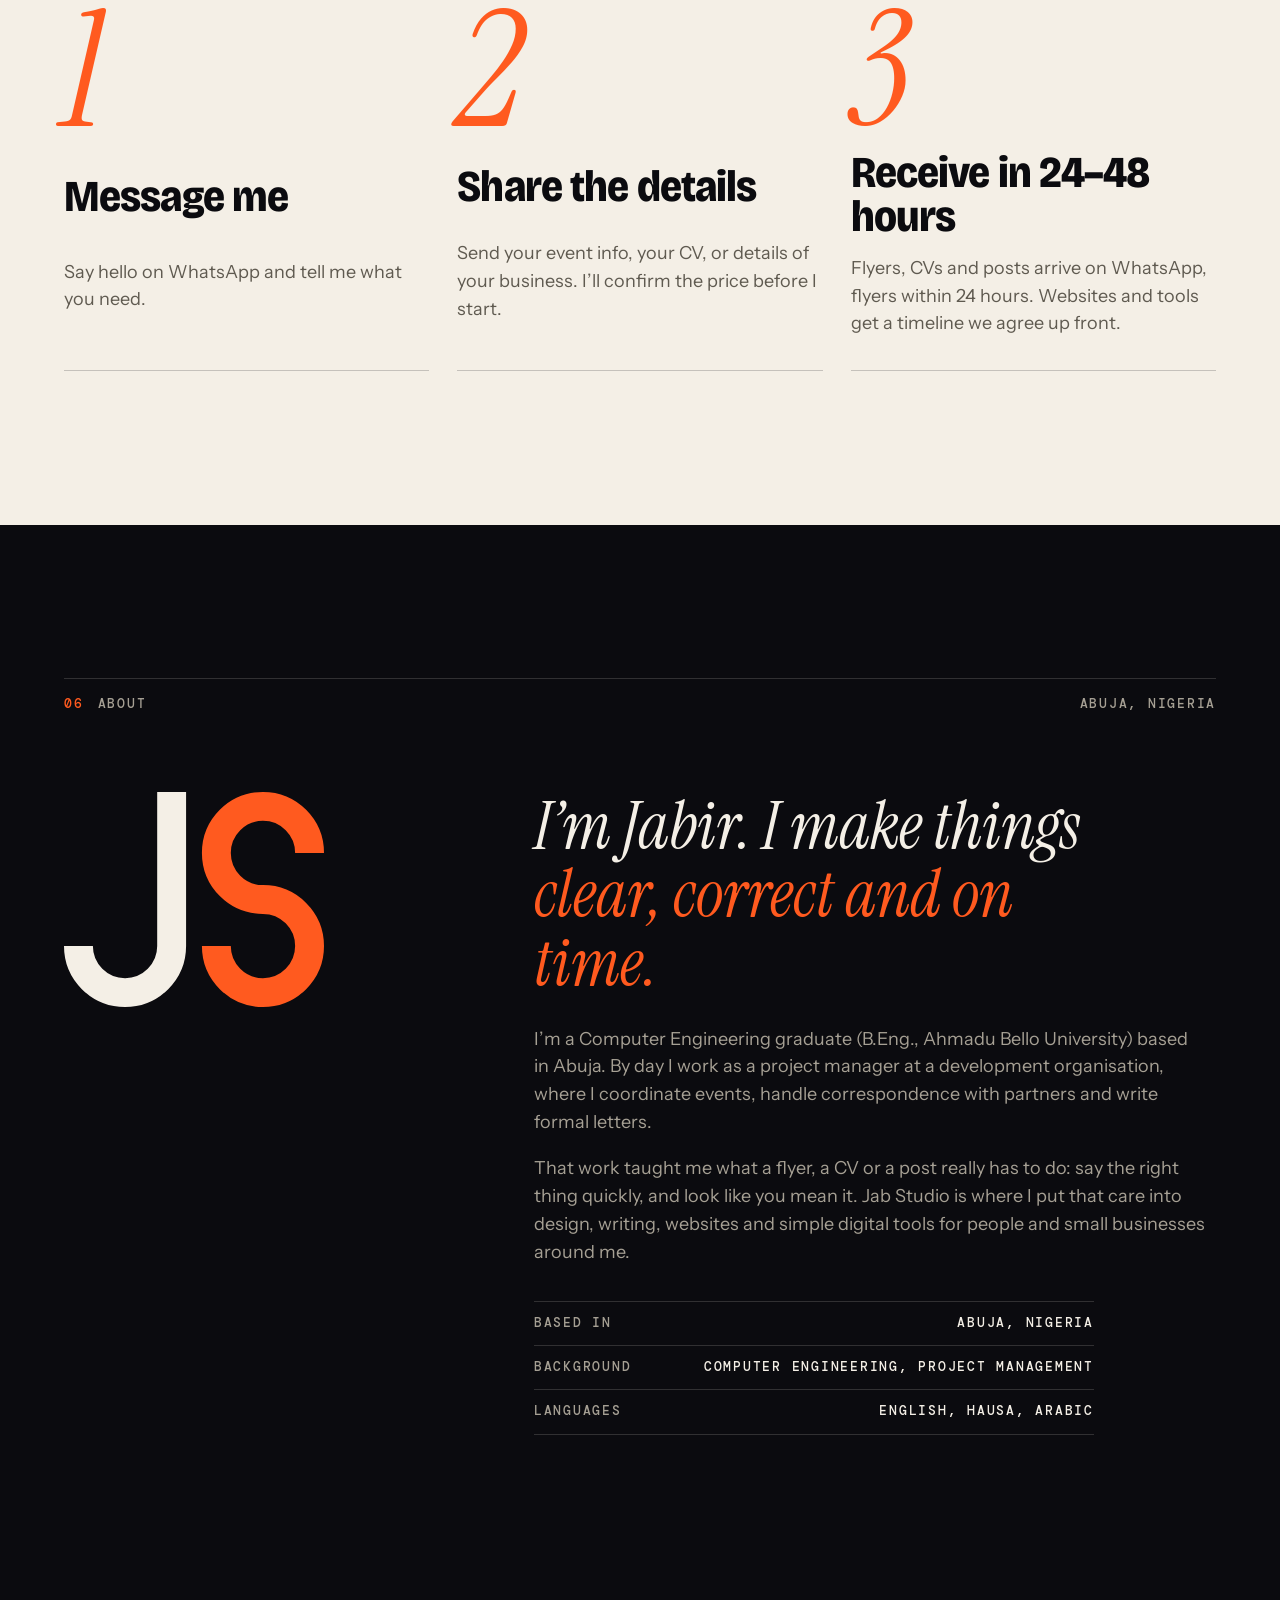
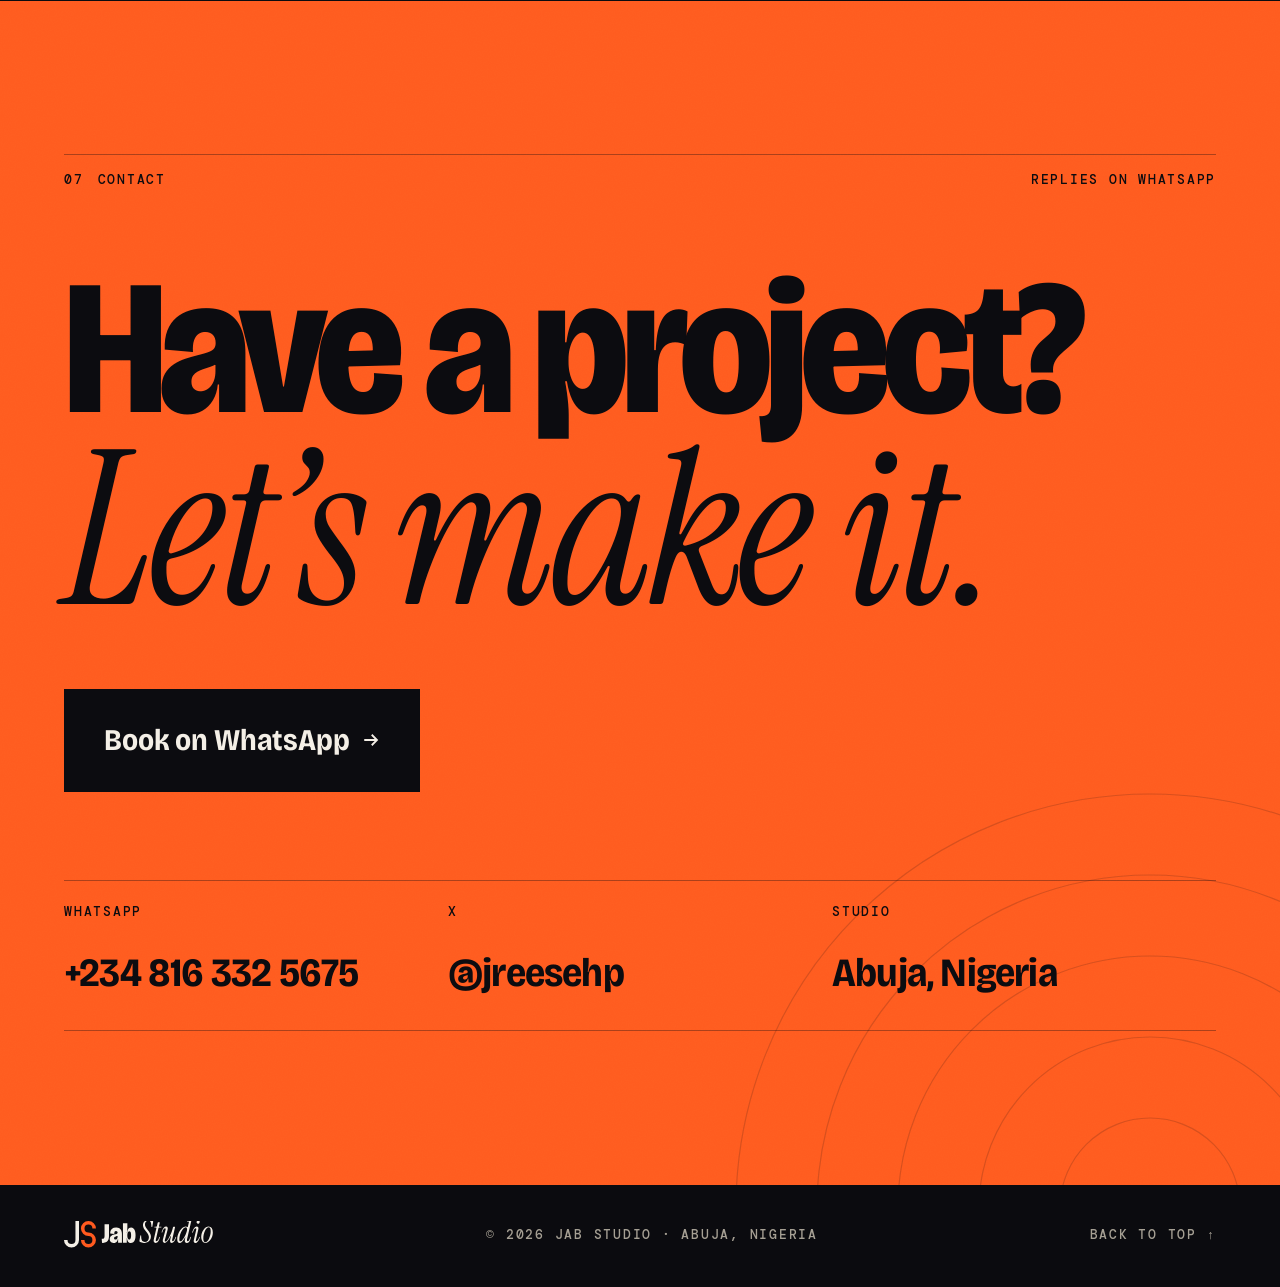
==== commit cd780729: "Website price from ₦60,000" ====
--- a/index.html
+++ b/index.html
@@ -82,8 +82,8 @@
 <div class="from mono">From<strong>₦50,000</strong><span class="u">per month</span></div></article>
     <article class="svc reveal"><span class="idx mono">04</span>
 <div class="body"><h3>Business websites</h3><p>A simple, fast website for your small business, with a WhatsApp button and a menu or catalogue so customers can enquire or order in one tap.</p></div>
-<ul><li>Simple website that works on phones and desktops</li><li>WhatsApp button on every page</li><li>Menu or catalogue of your products or services</li><li>Range ₦50,000–₦150,000, depending on size</li><li><a href="#websites" style="color:var(--orange)">See three live sample sites →</a></li></ul>
-<div class="from mono">From<strong>₦50,000</strong><span class="u">up to ₦150,000</span></div></article>
+<ul><li>Simple website that works on phones and desktops</li><li>WhatsApp button on every page</li><li>Menu or catalogue of your products or services</li><li>Range ₦60,000–₦150,000, depending on size</li><li><a href="#websites" style="color:var(--orange)">See three live sample sites →</a></li></ul>
+<div class="from mono">From<strong>₦60,000</strong><span class="u">up to ₦150,000</span></div></article>
     <article class="svc reveal"><span class="idx mono">05</span>
 <div class="body"><h3>Ready-made templates</h3><p>Templates you can download and use yourself. Not ready yet, and I’ll announce them when they are.</p></div>
 <ul><li>CV packs</li><li>Event flyer packs</li><li>NGO proposal templates</li></ul>
@@ -107,7 +107,7 @@
       <div class="pgroup reveal" style="--d:.16s"><h3>Social media</h3><span class="tag mono">Monthly</span>
         <div class="rows"><a class="prow" href="https://wa.me/2348163325675?text=Hi%20Jab%20Studio%2C%20I%27d%20like%20to%20order%3A%20Starter%20%28%E2%82%A650%2C000/mo%29." target="_blank" rel="noopener" aria-label="Order Starter, ₦50,000/mo"><span class="n">Starter</span><span class="d">3 designed posts/week + captions</span><span class="p">₦50,000<small>/mo</small></span></a><a class="prow" href="https://wa.me/2348163325675?text=Hi%20Jab%20Studio%2C%20I%27d%20like%20to%20order%3A%20Growth%20%28%E2%82%A6100%2C000/mo%29." target="_blank" rel="noopener" aria-label="Order Growth, ₦100,000/mo"><span class="n">Growth</span><span class="d">Daily posts + captions + content calendar</span><span class="p">₦100,000<small>/mo</small></span></a></div></div>
       <div class="pgroup reveal"><h3>Business websites</h3>
-        <div class="rows"><a class="prow" href="https://wa.me/2348163325675?text=Hi%20Jab%20Studio%2C%20I%27d%20like%20to%20order%3A%20Business%20website%20%28From%20%E2%82%A650%2C000%29." target="_blank" rel="noopener" aria-label="Order Business website, From ₦50,000"><span class="n">Business website</span><span class="d">Simple site with WhatsApp button + menu/catalogue. Range ₦50,000–₦150,000.</span><span class="p">From ₦50,000</span></a><a class="prow" href="#websites" aria-label="See sample websites"><span class="n">Sample websites</span><span class="d">Three live demo sites you can open</span><span class="p p--txt">View →</span></a></div></div>
+        <div class="rows"><a class="prow" href="https://wa.me/2348163325675?text=Hi%20Jab%20Studio%2C%20I%27d%20like%20to%20order%3A%20Business%20website%20%28From%20%E2%82%A660%2C000%29." target="_blank" rel="noopener" aria-label="Order Business website, From ₦60,000"><span class="n">Business website</span><span class="d">Simple site with WhatsApp button + menu/catalogue. Range ₦60,000–₦150,000.</span><span class="p">From ₦60,000</span></a><a class="prow" href="#websites" aria-label="See sample websites"><span class="n">Sample websites</span><span class="d">Three live demo sites you can open</span><span class="p p--txt">View →</span></a></div></div>
       <div class="pgroup reveal" style="--d:.08s"><h3>Templates</h3><span class="tag mono">Coming soon</span>
         <div class="rows"><a class="prow" href="https://wa.me/2348163325675?text=Hi%20Jab%20Studio%2C%20please%20let%20me%20know%20when%20the%20CV%20packs%20are%20ready." target="_blank" rel="noopener" aria-label="Order CV packs, Coming soon"><span class="n">CV packs</span><span class="d">In the works</span><span class="p p--txt">Coming soon</span></a><a class="prow" href="https://wa.me/2348163325675?text=Hi%20Jab%20Studio%2C%20please%20let%20me%20know%20when%20the%20event%20flyer%20packs%20are%20ready." target="_blank" rel="noopener" aria-label="Order Event flyer packs, Coming soon"><span class="n">Event flyer packs</span><span class="d">In the works</span><span class="p p--txt">Coming soon</span></a><a class="prow" href="https://wa.me/2348163325675?text=Hi%20Jab%20Studio%2C%20please%20let%20me%20know%20when%20the%20NGO%20proposal%20templates%20are%20ready." target="_blank" rel="noopener" aria-label="Order NGO proposal templates, Coming soon"><span class="n">NGO proposal templates</span><span class="d">In the works</span><span class="p p--txt">Coming soon</span></a></div></div>
       <div class="pgroup reveal" style="--d:.16s"><h3>Booking &amp; order tools</h3>
@@ -157,7 +157,7 @@
 <a class="btn btn--sm" href="https://jhabeer.github.io/demo-business/" target="_blank" rel="noopener">View live site <svg viewBox="0 0 24 24" fill="none" stroke="currentColor" stroke-width="2.4" aria-hidden="true"><path d="M3 12h17M13 5l7 7-7 7"/></svg></a>
 </article>
     </div>
-    <div class="sites-cta reveal"><p>Want one like this for your business? Business websites start from ₦50,000.</p><a class="btn" href="https://wa.me/2348163325675?text=Hi%20Jab%20Studio%2C%20I%20saw%20your%20sample%20websites%20and%20I%27d%20like%20a%20site%20for%20my%20business." target="_blank" rel="noopener">Ask for my site <svg viewBox="0 0 24 24" fill="none" stroke="currentColor" stroke-width="2.4" aria-hidden="true"><path d="M3 12h17M13 5l7 7-7 7"/></svg></a></div>
+    <div class="sites-cta reveal"><p>Want one like this for your business? Business websites start from ₦60,000.</p><a class="btn" href="https://wa.me/2348163325675?text=Hi%20Jab%20Studio%2C%20I%20saw%20your%20sample%20websites%20and%20I%27d%20like%20a%20site%20for%20my%20business." target="_blank" rel="noopener">Ask for my site <svg viewBox="0 0 24 24" fill="none" stroke="currentColor" stroke-width="2.4" aria-hidden="true"><path d="M3 12h17M13 5l7 7-7 7"/></svg></a></div>
   </div>
 </section>
 
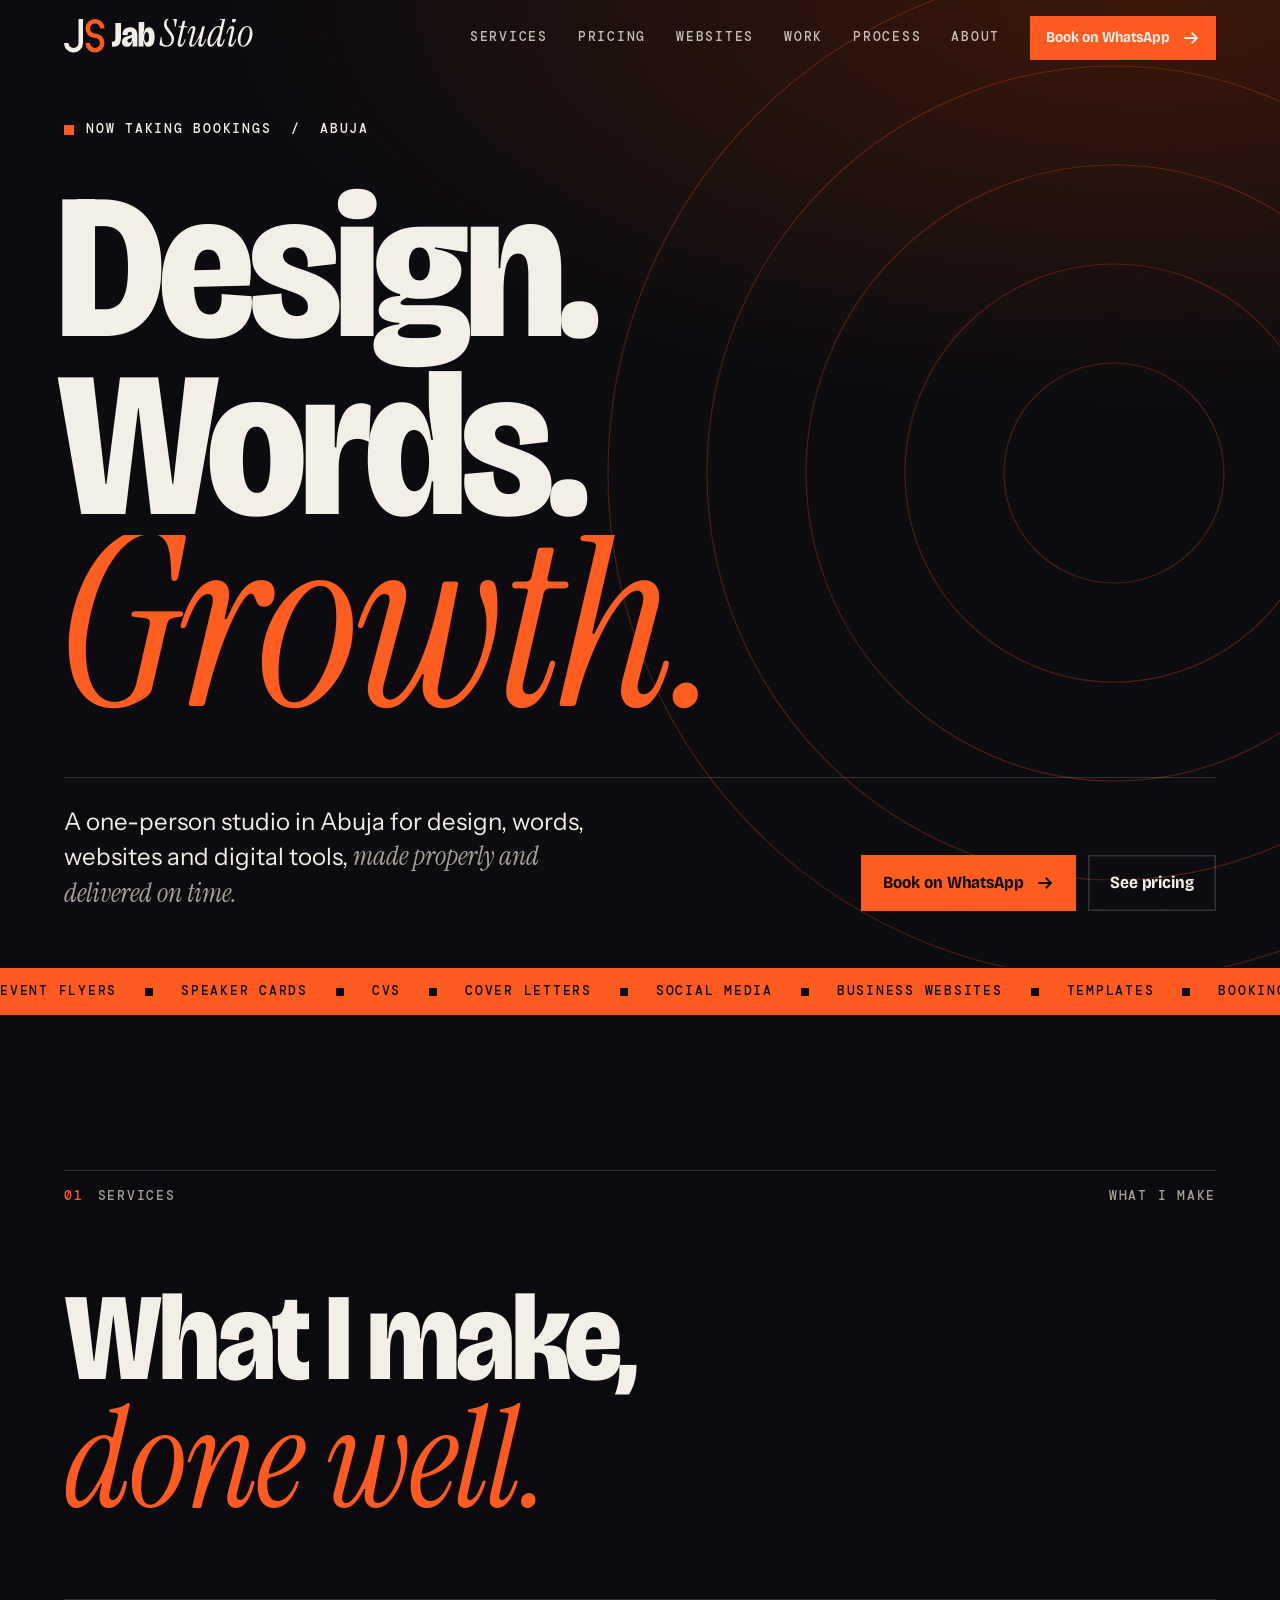
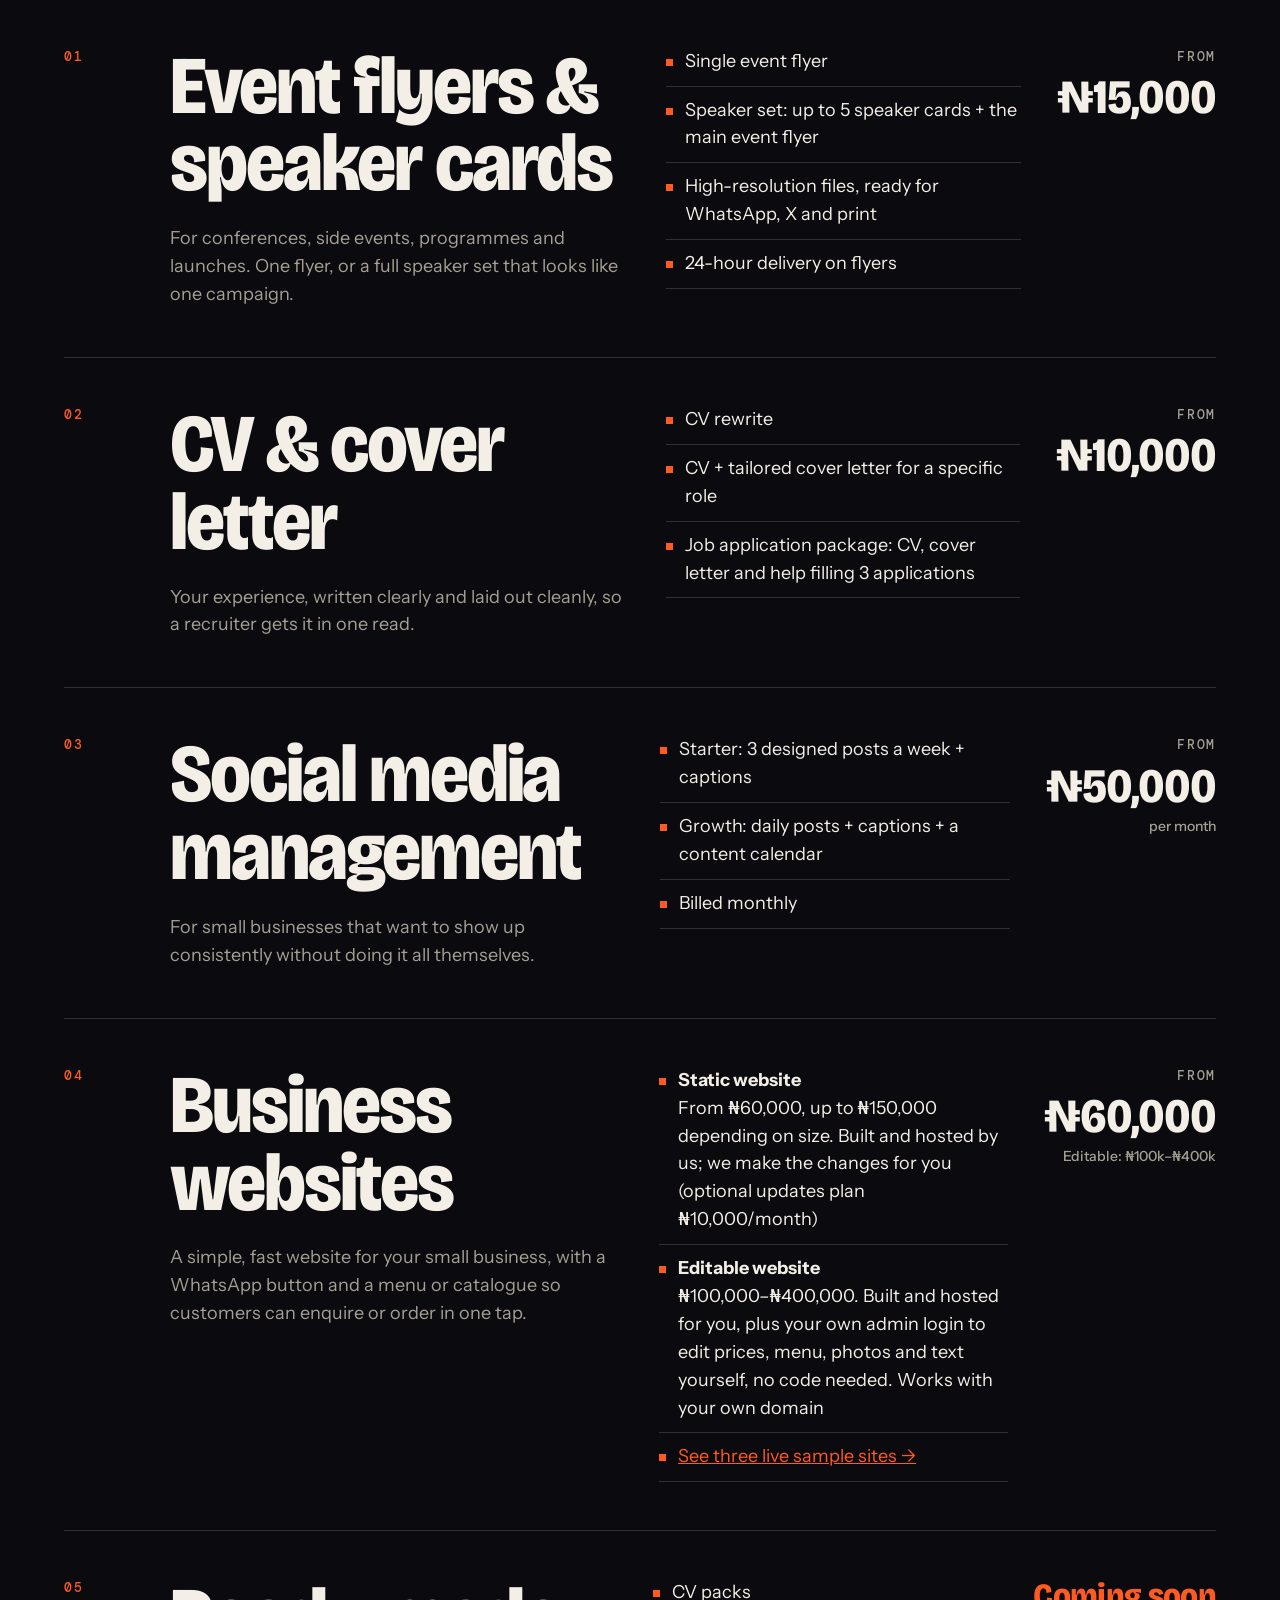
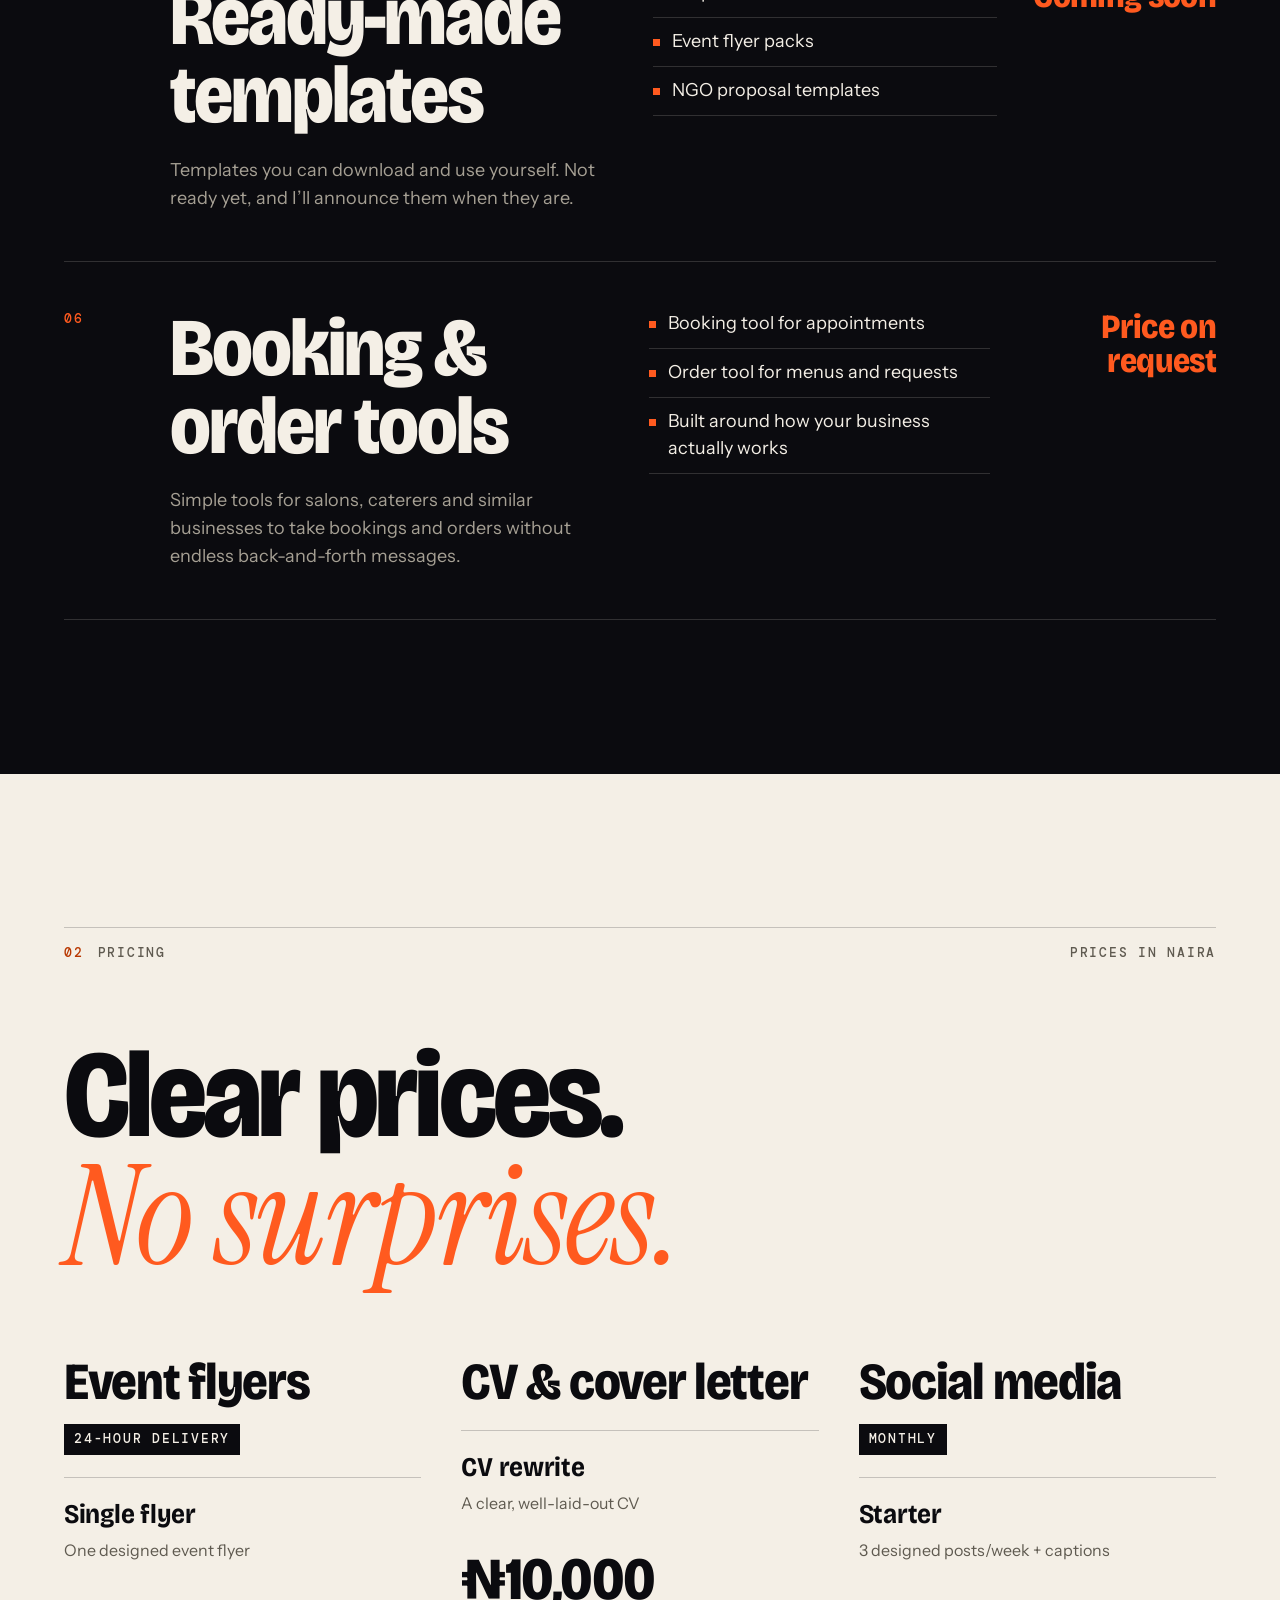
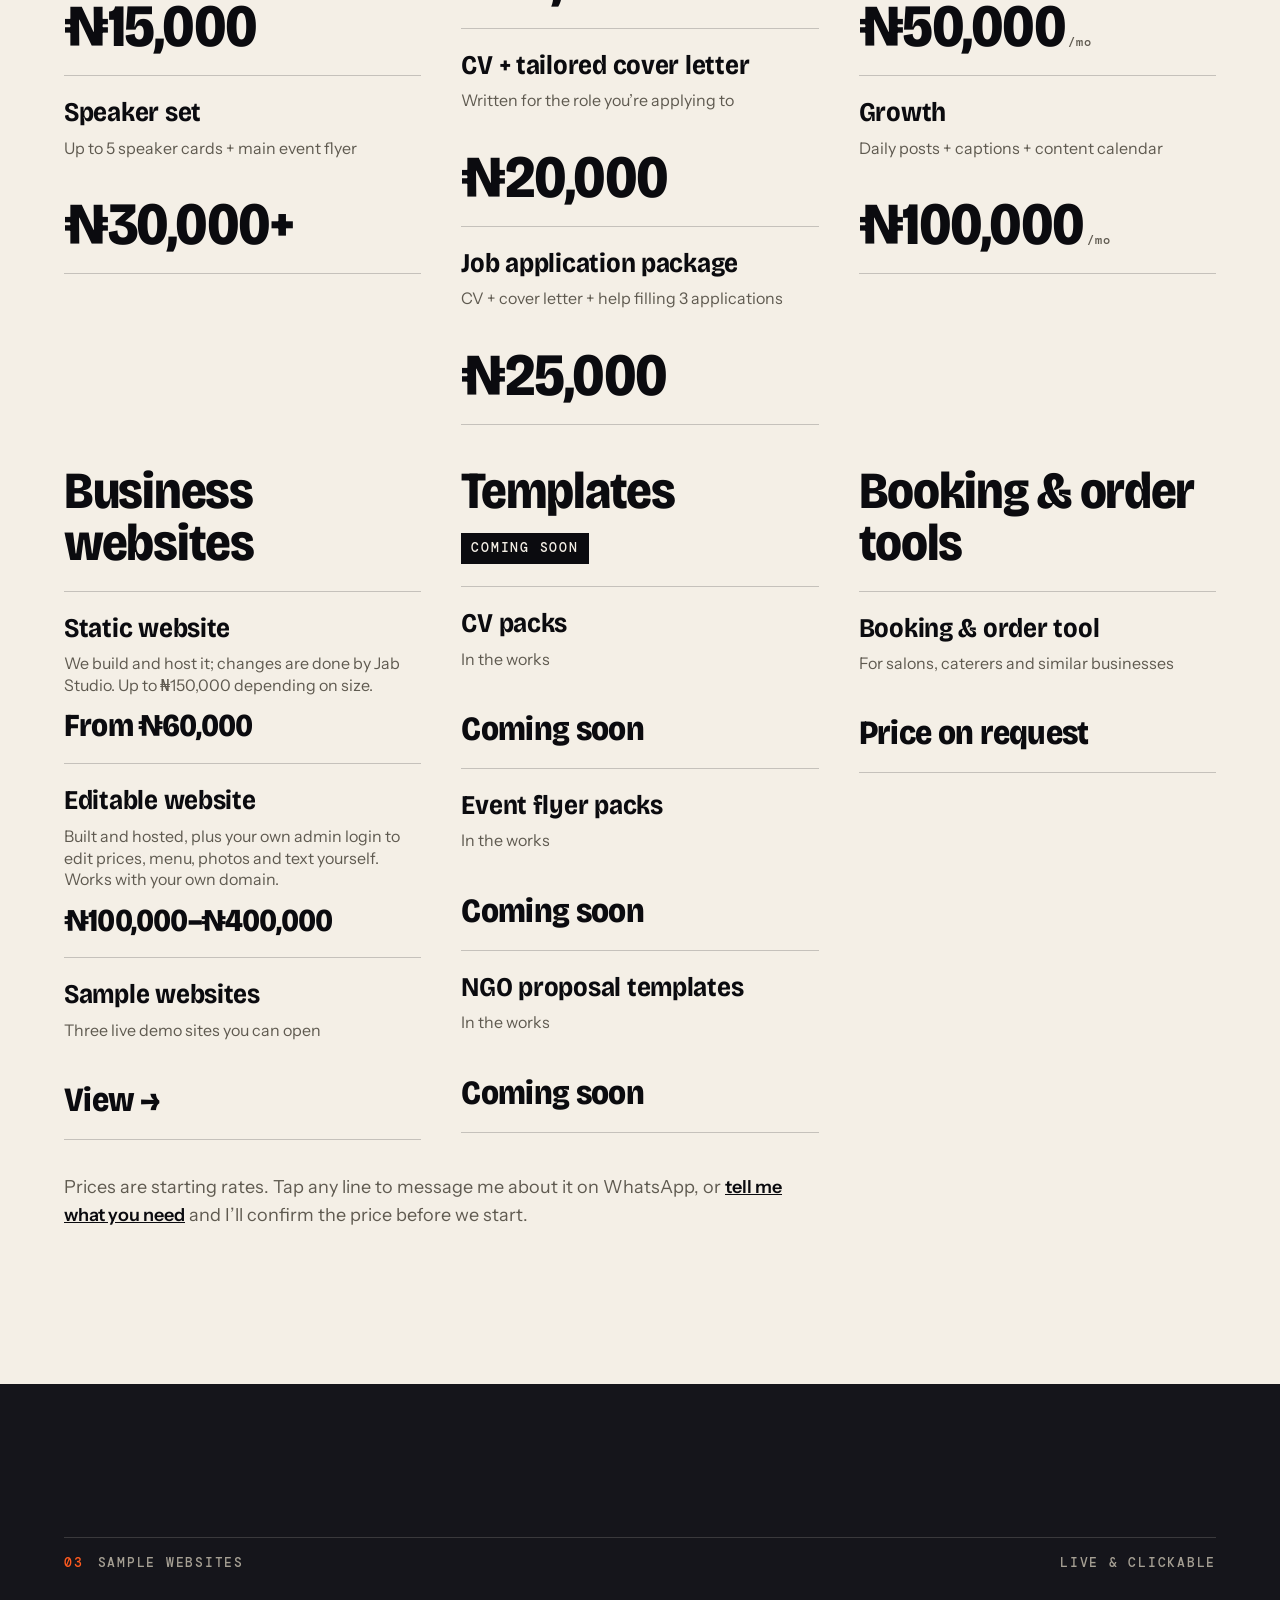
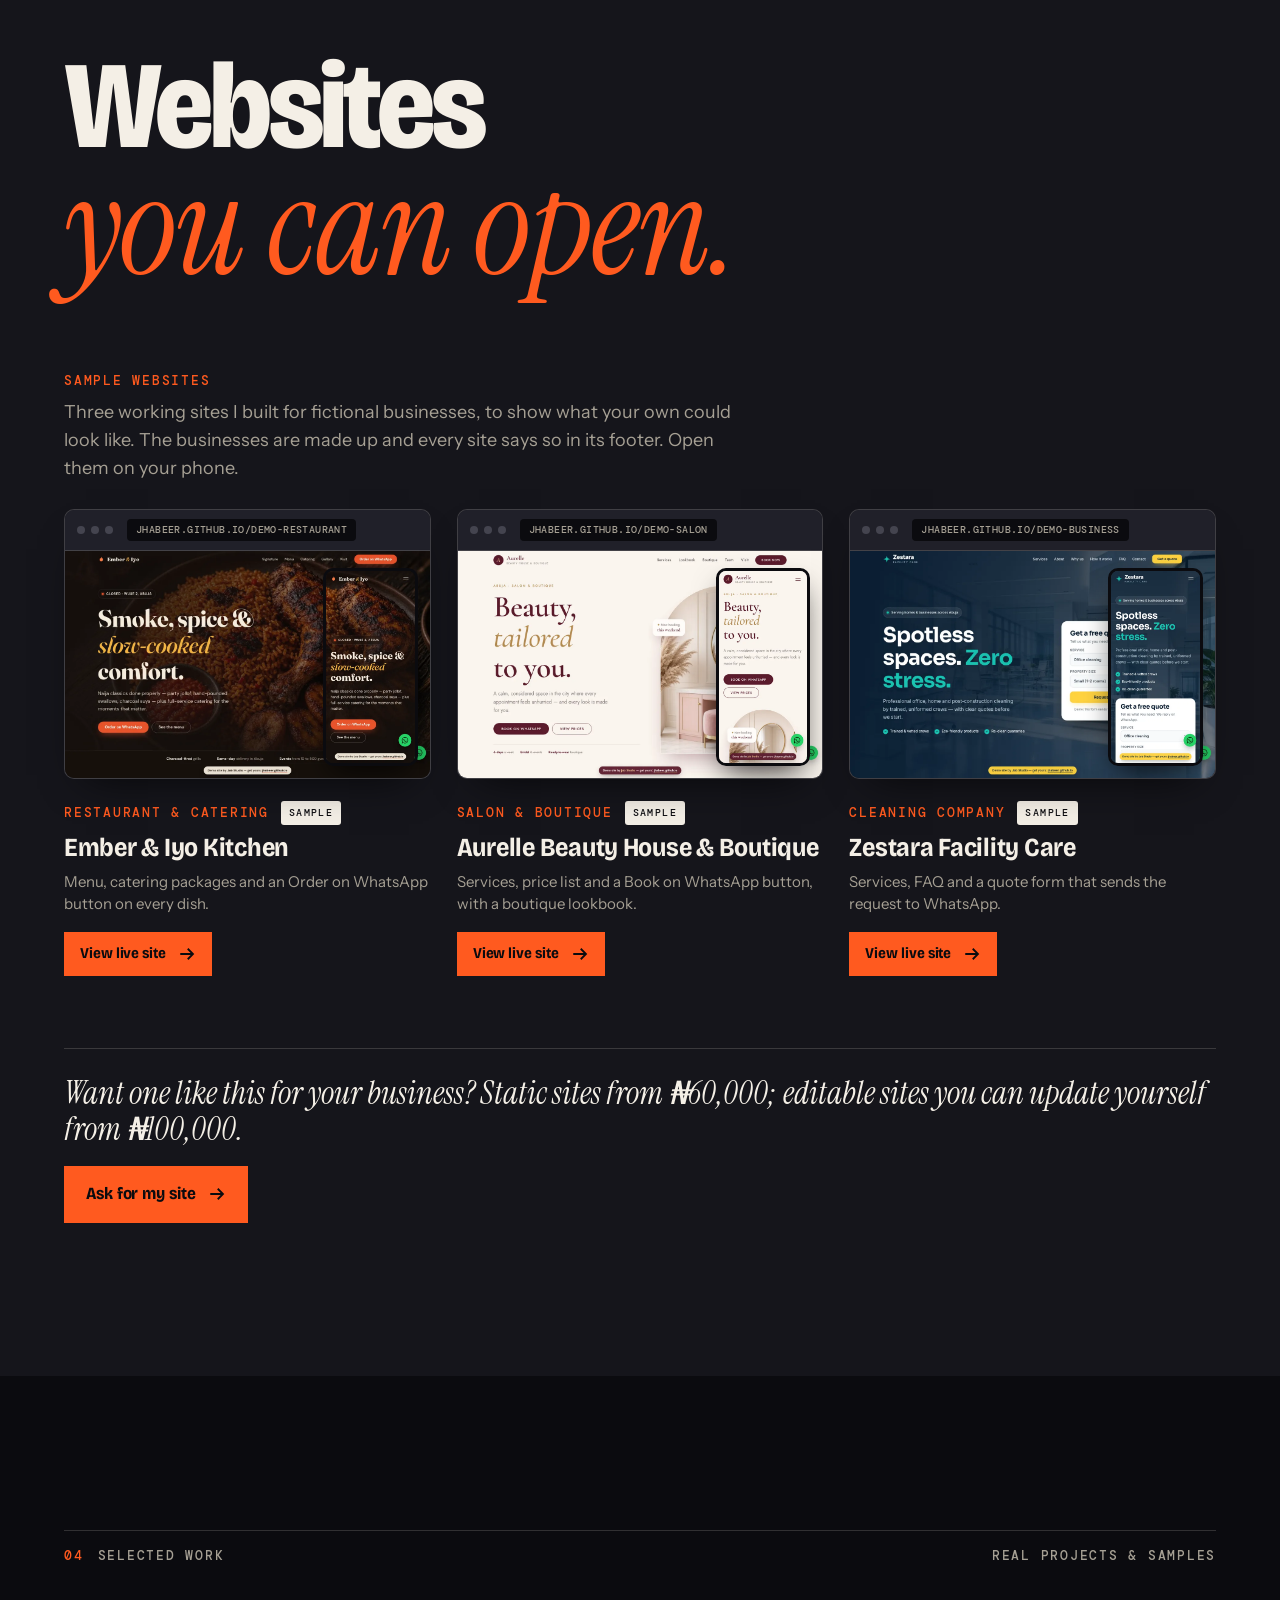
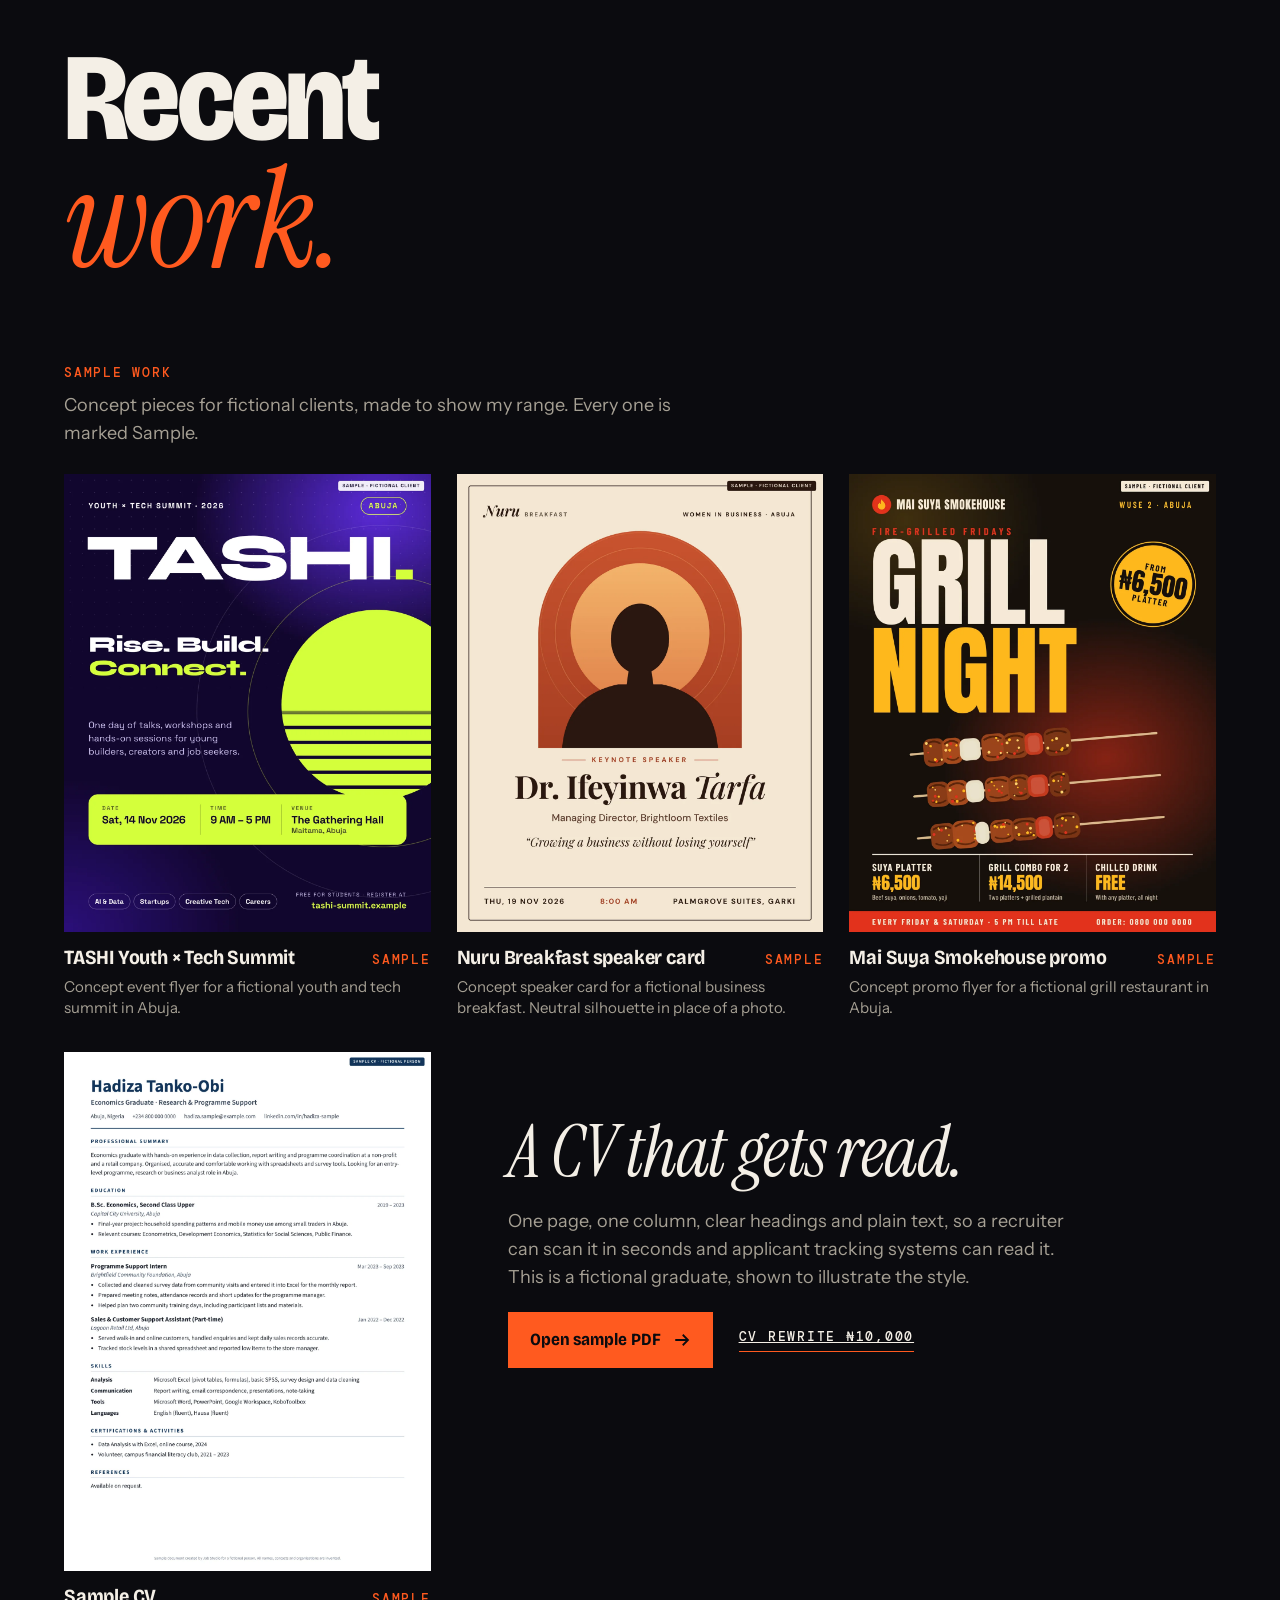
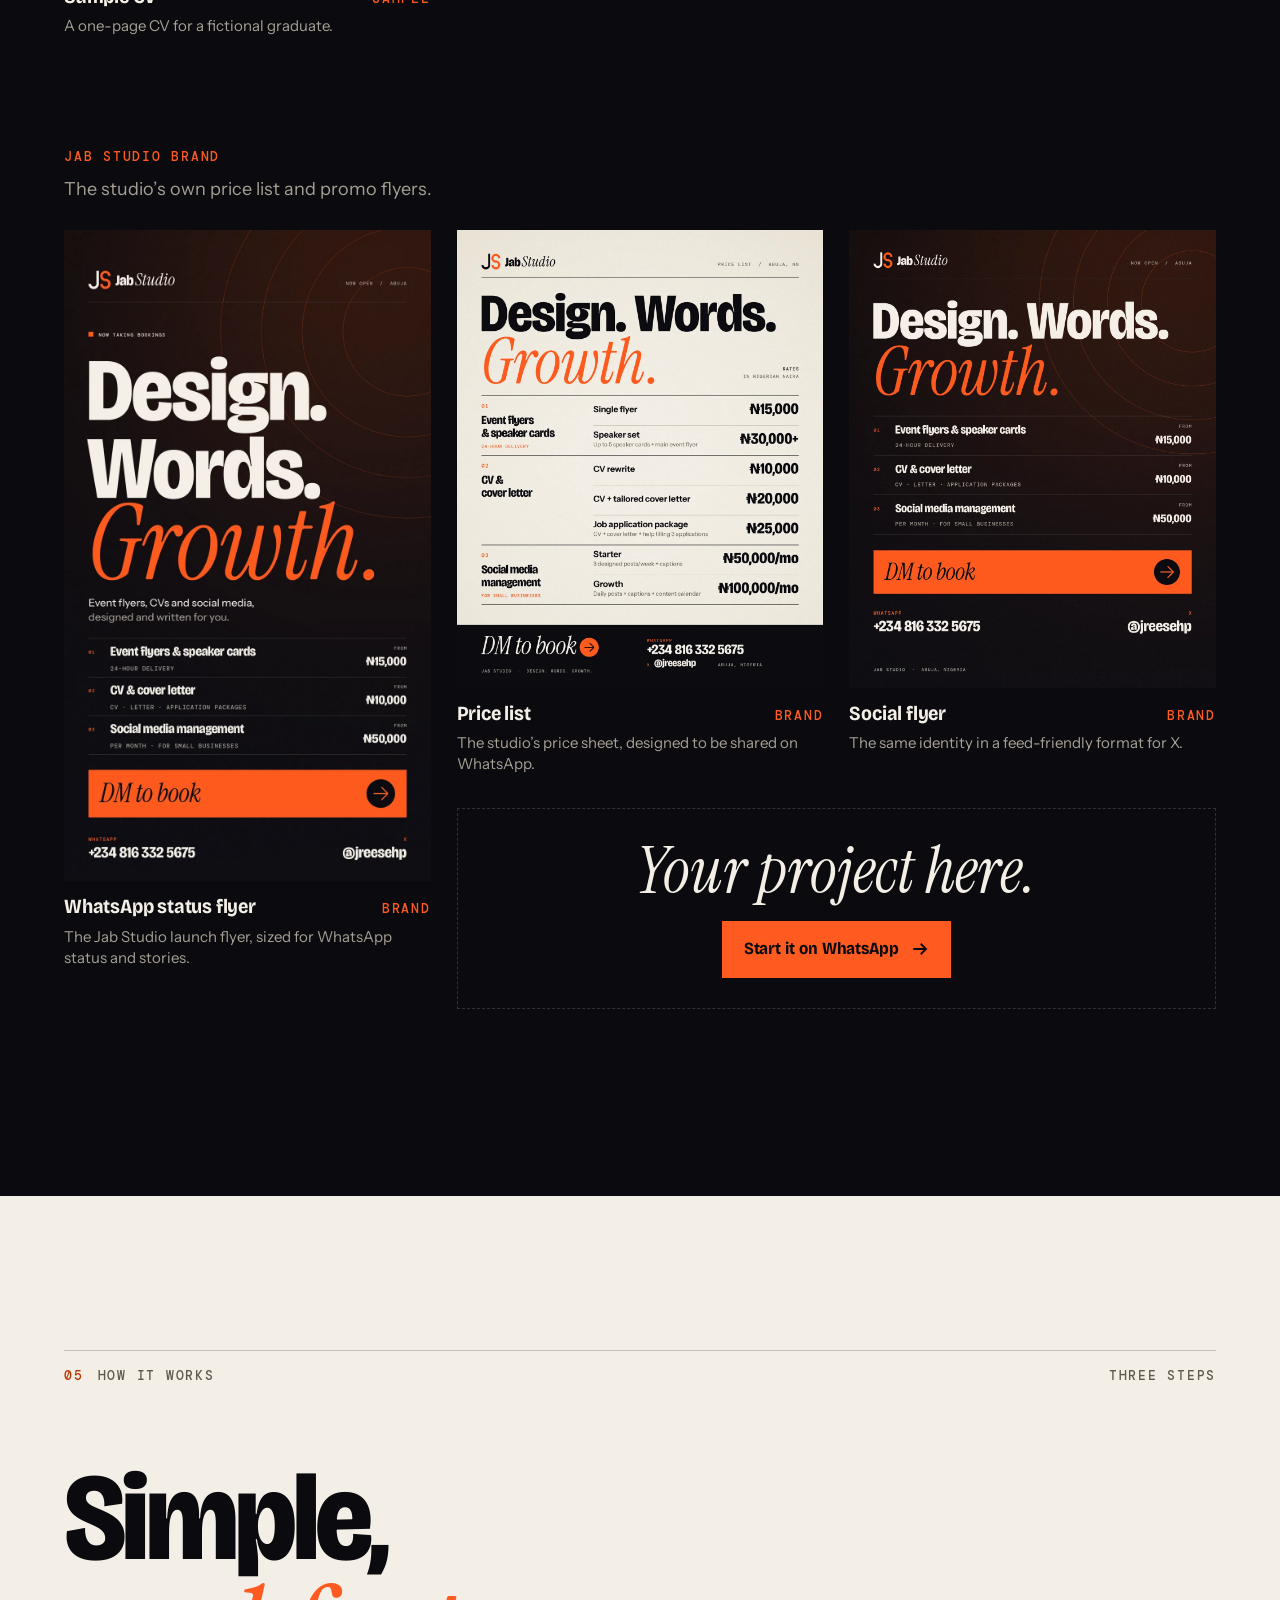
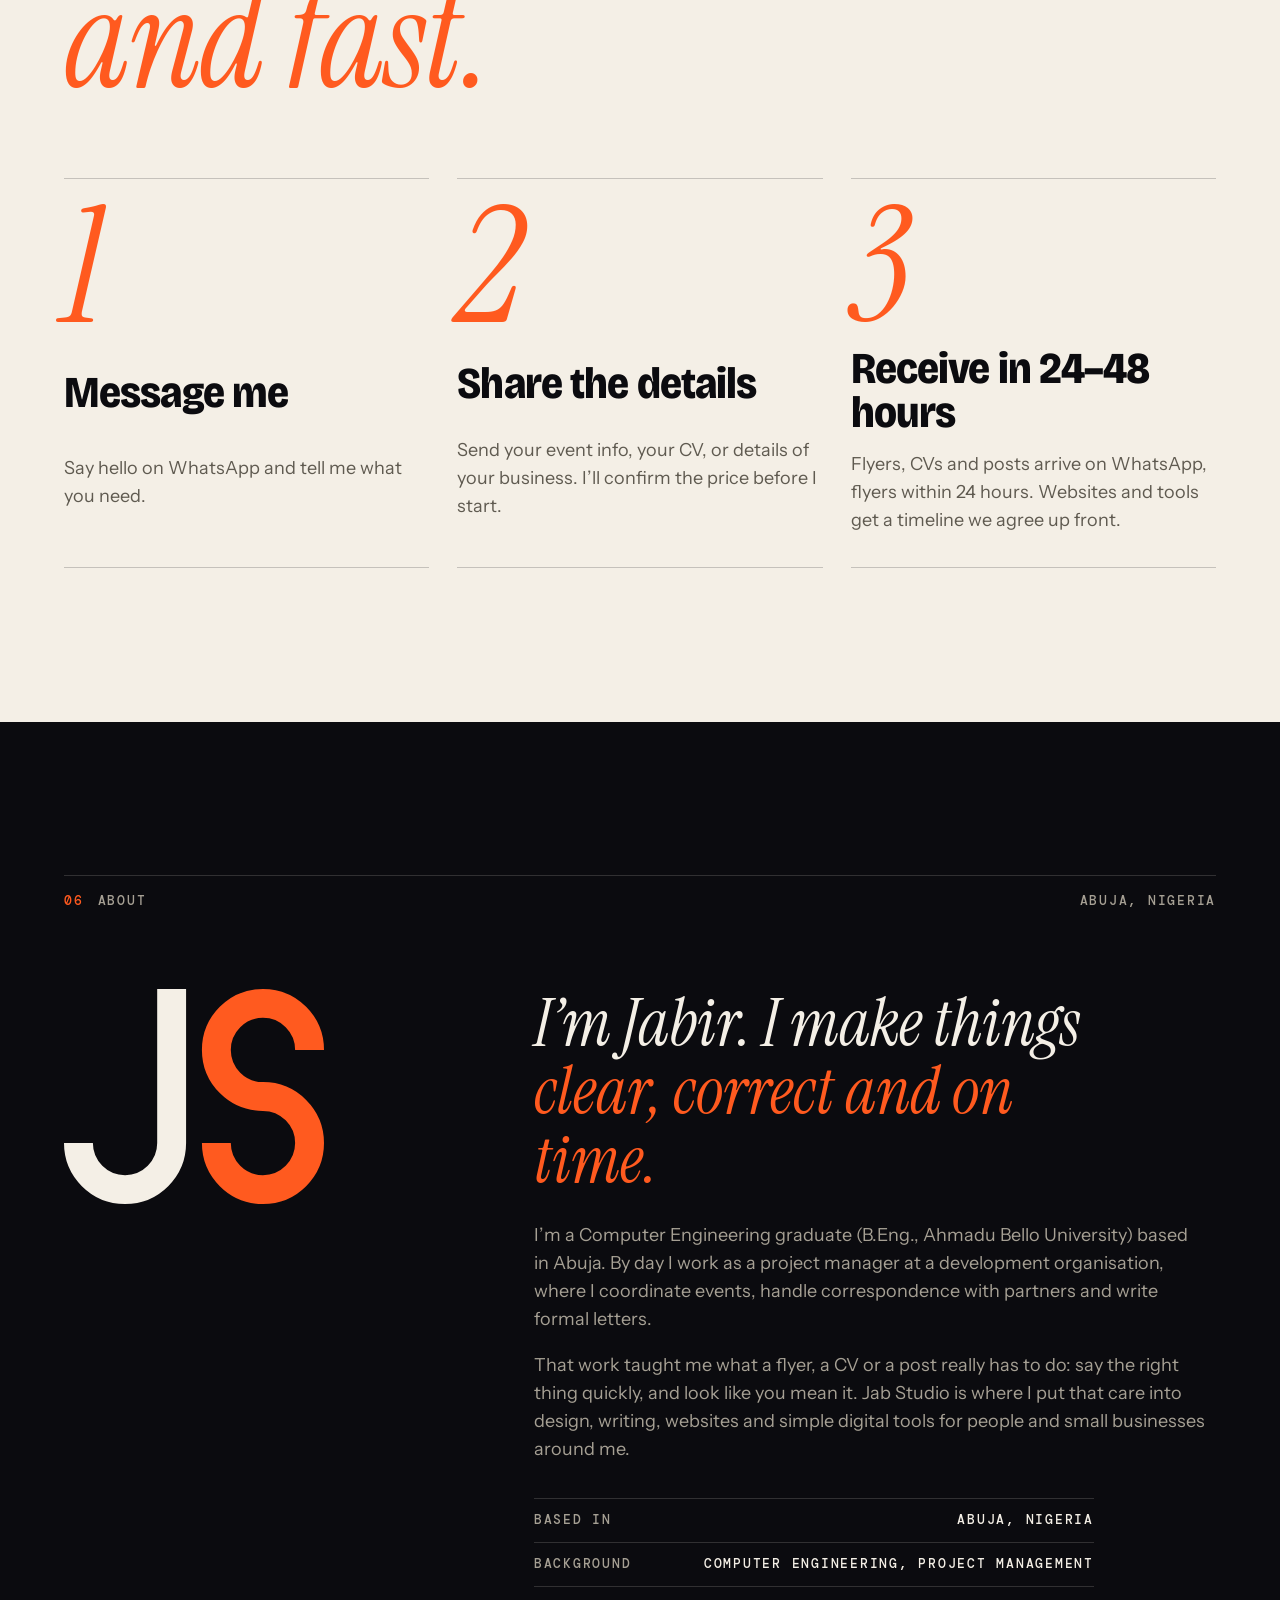
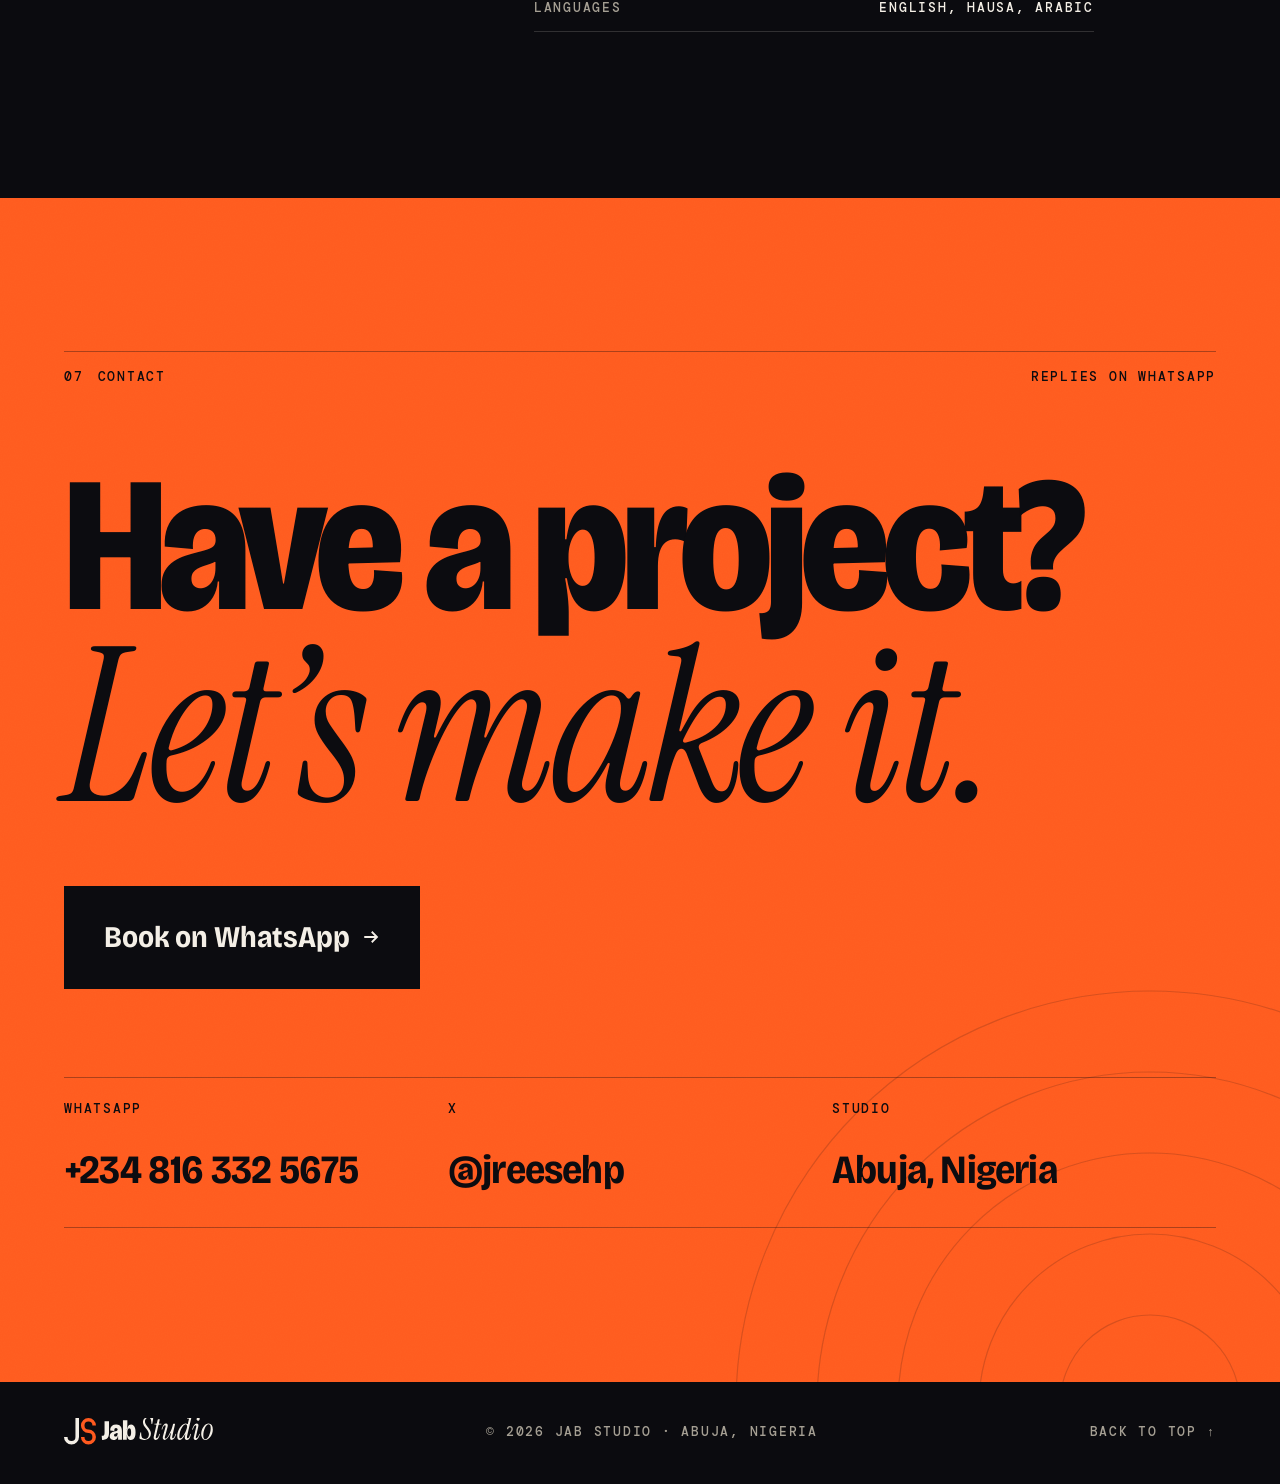
==== commit 36eae65a: "Two website packages: Static from ₦60,000 and Editable ₦100,000–₦400,000" ====
--- a/index.html
+++ b/index.html
@@ -25,7 +25,7 @@
 <meta name="twitter:image" content="assets/og.png">
 <link rel="preload" href="assets/fonts/bricolage.woff2" as="font" type="font/woff2" crossorigin>
 <link rel="preload" href="assets/fonts/instrument-serif-italic.woff2" as="font" type="font/woff2" crossorigin>
-<link rel="stylesheet" href="assets/css/style.css?v=3">
+<link rel="stylesheet" href="assets/css/style.css?v=4">
 <script>document.documentElement.classList.add('js')</script>
 <script type="application/ld+json">{"@context":"https://schema.org","@type":"ProfessionalService","name":"Jab Studio","description":"Event flyers and speaker cards, CVs and cover letters, social media management, business websites and booking tools.","telephone":"+2348163325675","areaServed":"Abuja, Nigeria","address":{"@type":"PostalAddress","addressLocality":"Abuja","addressCountry":"NG"},"sameAs":["https://x.com/jreesehp"]}</script>
 </head>
@@ -82,8 +82,8 @@
 <div class="from mono">From<strong>₦50,000</strong><span class="u">per month</span></div></article>
     <article class="svc reveal"><span class="idx mono">04</span>
 <div class="body"><h3>Business websites</h3><p>A simple, fast website for your small business, with a WhatsApp button and a menu or catalogue so customers can enquire or order in one tap.</p></div>
-<ul><li>Simple website that works on phones and desktops</li><li>WhatsApp button on every page</li><li>Menu or catalogue of your products or services</li><li>Range ₦60,000–₦150,000, depending on size</li><li><a href="#websites" style="color:var(--orange)">See three live sample sites →</a></li></ul>
-<div class="from mono">From<strong>₦60,000</strong><span class="u">up to ₦150,000</span></div></article>
+<ul><li><span><strong style="display:block;color:var(--cream)">Static website</strong>From ₦60,000, up to ₦150,000 depending on size. Built and hosted by us; we make the changes for you (optional updates plan ₦10,000/month)</span></li><li><span><strong style="display:block;color:var(--cream)">Editable website</strong>₦100,000–₦400,000. Built and hosted for you, plus your own admin login to edit prices, menu, photos and text yourself, no code needed. Works with your own domain</span></li><li><a href="#websites" style="color:var(--orange)">See three live sample sites →</a></li></ul>
+<div class="from mono">From<strong>₦60,000</strong><span class="u">Editable: ₦100k–₦400k</span></div></article>
     <article class="svc reveal"><span class="idx mono">05</span>
 <div class="body"><h3>Ready-made templates</h3><p>Templates you can download and use yourself. Not ready yet, and I’ll announce them when they are.</p></div>
 <ul><li>CV packs</li><li>Event flyer packs</li><li>NGO proposal templates</li></ul>
@@ -107,7 +107,7 @@
       <div class="pgroup reveal" style="--d:.16s"><h3>Social media</h3><span class="tag mono">Monthly</span>
         <div class="rows"><a class="prow" href="https://wa.me/2348163325675?text=Hi%20Jab%20Studio%2C%20I%27d%20like%20to%20order%3A%20Starter%20%28%E2%82%A650%2C000/mo%29." target="_blank" rel="noopener" aria-label="Order Starter, ₦50,000/mo"><span class="n">Starter</span><span class="d">3 designed posts/week + captions</span><span class="p">₦50,000<small>/mo</small></span></a><a class="prow" href="https://wa.me/2348163325675?text=Hi%20Jab%20Studio%2C%20I%27d%20like%20to%20order%3A%20Growth%20%28%E2%82%A6100%2C000/mo%29." target="_blank" rel="noopener" aria-label="Order Growth, ₦100,000/mo"><span class="n">Growth</span><span class="d">Daily posts + captions + content calendar</span><span class="p">₦100,000<small>/mo</small></span></a></div></div>
       <div class="pgroup reveal"><h3>Business websites</h3>
-        <div class="rows"><a class="prow" href="https://wa.me/2348163325675?text=Hi%20Jab%20Studio%2C%20I%27d%20like%20to%20order%3A%20Business%20website%20%28From%20%E2%82%A660%2C000%29." target="_blank" rel="noopener" aria-label="Order Business website, From ₦60,000"><span class="n">Business website</span><span class="d">Simple site with WhatsApp button + menu/catalogue. Range ₦60,000–₦150,000.</span><span class="p">From ₦60,000</span></a><a class="prow" href="#websites" aria-label="See sample websites"><span class="n">Sample websites</span><span class="d">Three live demo sites you can open</span><span class="p p--txt">View →</span></a></div></div>
+        <div class="rows"><a class="prow prow--stack" href="https://wa.me/2348163325675?text=Hi%20Jab%20Studio%2C%20I%27d%20like%20to%20order%3A%20Static%20website%20%28From%20%E2%82%A660%2C000%29." target="_blank" rel="noopener" aria-label="Order Static website, From ₦60,000"><span class="n">Static website</span><span class="d">We build and host it; changes are done by Jab Studio. Up to ₦150,000 depending on size.</span><span class="p">From ₦60,000</span></a><a class="prow prow--stack" href="https://wa.me/2348163325675?text=Hi%20Jab%20Studio%2C%20I%27d%20like%20to%20order%3A%20Editable%20website%20%28%E2%82%A6100%2C000%E2%80%93%E2%82%A6400%2C000%29." target="_blank" rel="noopener" aria-label="Order Editable website, ₦100,000 to ₦400,000"><span class="n">Editable website</span><span class="d">Built and hosted, plus your own admin login to edit prices, menu, photos and text yourself. Works with your own domain.</span><span class="p">₦100,000–₦400,000</span></a><a class="prow" href="#websites" aria-label="See sample websites"><span class="n">Sample websites</span><span class="d">Three live demo sites you can open</span><span class="p p--txt">View →</span></a></div></div>
       <div class="pgroup reveal" style="--d:.08s"><h3>Templates</h3><span class="tag mono">Coming soon</span>
         <div class="rows"><a class="prow" href="https://wa.me/2348163325675?text=Hi%20Jab%20Studio%2C%20please%20let%20me%20know%20when%20the%20CV%20packs%20are%20ready." target="_blank" rel="noopener" aria-label="Order CV packs, Coming soon"><span class="n">CV packs</span><span class="d">In the works</span><span class="p p--txt">Coming soon</span></a><a class="prow" href="https://wa.me/2348163325675?text=Hi%20Jab%20Studio%2C%20please%20let%20me%20know%20when%20the%20event%20flyer%20packs%20are%20ready." target="_blank" rel="noopener" aria-label="Order Event flyer packs, Coming soon"><span class="n">Event flyer packs</span><span class="d">In the works</span><span class="p p--txt">Coming soon</span></a><a class="prow" href="https://wa.me/2348163325675?text=Hi%20Jab%20Studio%2C%20please%20let%20me%20know%20when%20the%20NGO%20proposal%20templates%20are%20ready." target="_blank" rel="noopener" aria-label="Order NGO proposal templates, Coming soon"><span class="n">NGO proposal templates</span><span class="d">In the works</span><span class="p p--txt">Coming soon</span></a></div></div>
       <div class="pgroup reveal" style="--d:.16s"><h3>Booking &amp; order tools</h3>
@@ -157,7 +157,7 @@
 <a class="btn btn--sm" href="https://jhabeer.github.io/demo-business/" target="_blank" rel="noopener">View live site <svg viewBox="0 0 24 24" fill="none" stroke="currentColor" stroke-width="2.4" aria-hidden="true"><path d="M3 12h17M13 5l7 7-7 7"/></svg></a>
 </article>
     </div>
-    <div class="sites-cta reveal"><p>Want one like this for your business? Business websites start from ₦60,000.</p><a class="btn" href="https://wa.me/2348163325675?text=Hi%20Jab%20Studio%2C%20I%20saw%20your%20sample%20websites%20and%20I%27d%20like%20a%20site%20for%20my%20business." target="_blank" rel="noopener">Ask for my site <svg viewBox="0 0 24 24" fill="none" stroke="currentColor" stroke-width="2.4" aria-hidden="true"><path d="M3 12h17M13 5l7 7-7 7"/></svg></a></div>
+    <div class="sites-cta reveal"><p>Want one like this for your business? Static sites from ₦60,000; editable sites you can update yourself from ₦100,000.</p><a class="btn" href="https://wa.me/2348163325675?text=Hi%20Jab%20Studio%2C%20I%20saw%20your%20sample%20websites%20and%20I%27d%20like%20a%20site%20for%20my%20business." target="_blank" rel="noopener">Ask for my site <svg viewBox="0 0 24 24" fill="none" stroke="currentColor" stroke-width="2.4" aria-hidden="true"><path d="M3 12h17M13 5l7 7-7 7"/></svg></a></div>
   </div>
 </section>
 
--- a/assets/css/style.css
+++ b/assets/css/style.css
@@ -292,3 +292,7 @@
 .sites-cta p{margin:0;font-family:var(--serif);font-style:italic;font-size:clamp(22px,3vw,32px);line-height:1.15}
 @media (min-width:900px){.site-grid{grid-template-columns:repeat(3,1fr);gap:26px}.site-card .ph{width:26%}}
 @media (min-width:640px) and (max-width:899px){.site-card{max-width:560px}}
+
+/* long price rows stack on small screens */
+@media (max-width:899px){.prow--stack{grid-template-columns:1fr}.prow--stack .p{grid-column:1;grid-row:auto;text-align:left;margin-top:10px;font-size:clamp(28px,8vw,44px)}}
+@media (min-width:900px){.prow--stack .p{font-size:clamp(24px,2.5vw,38px)}}
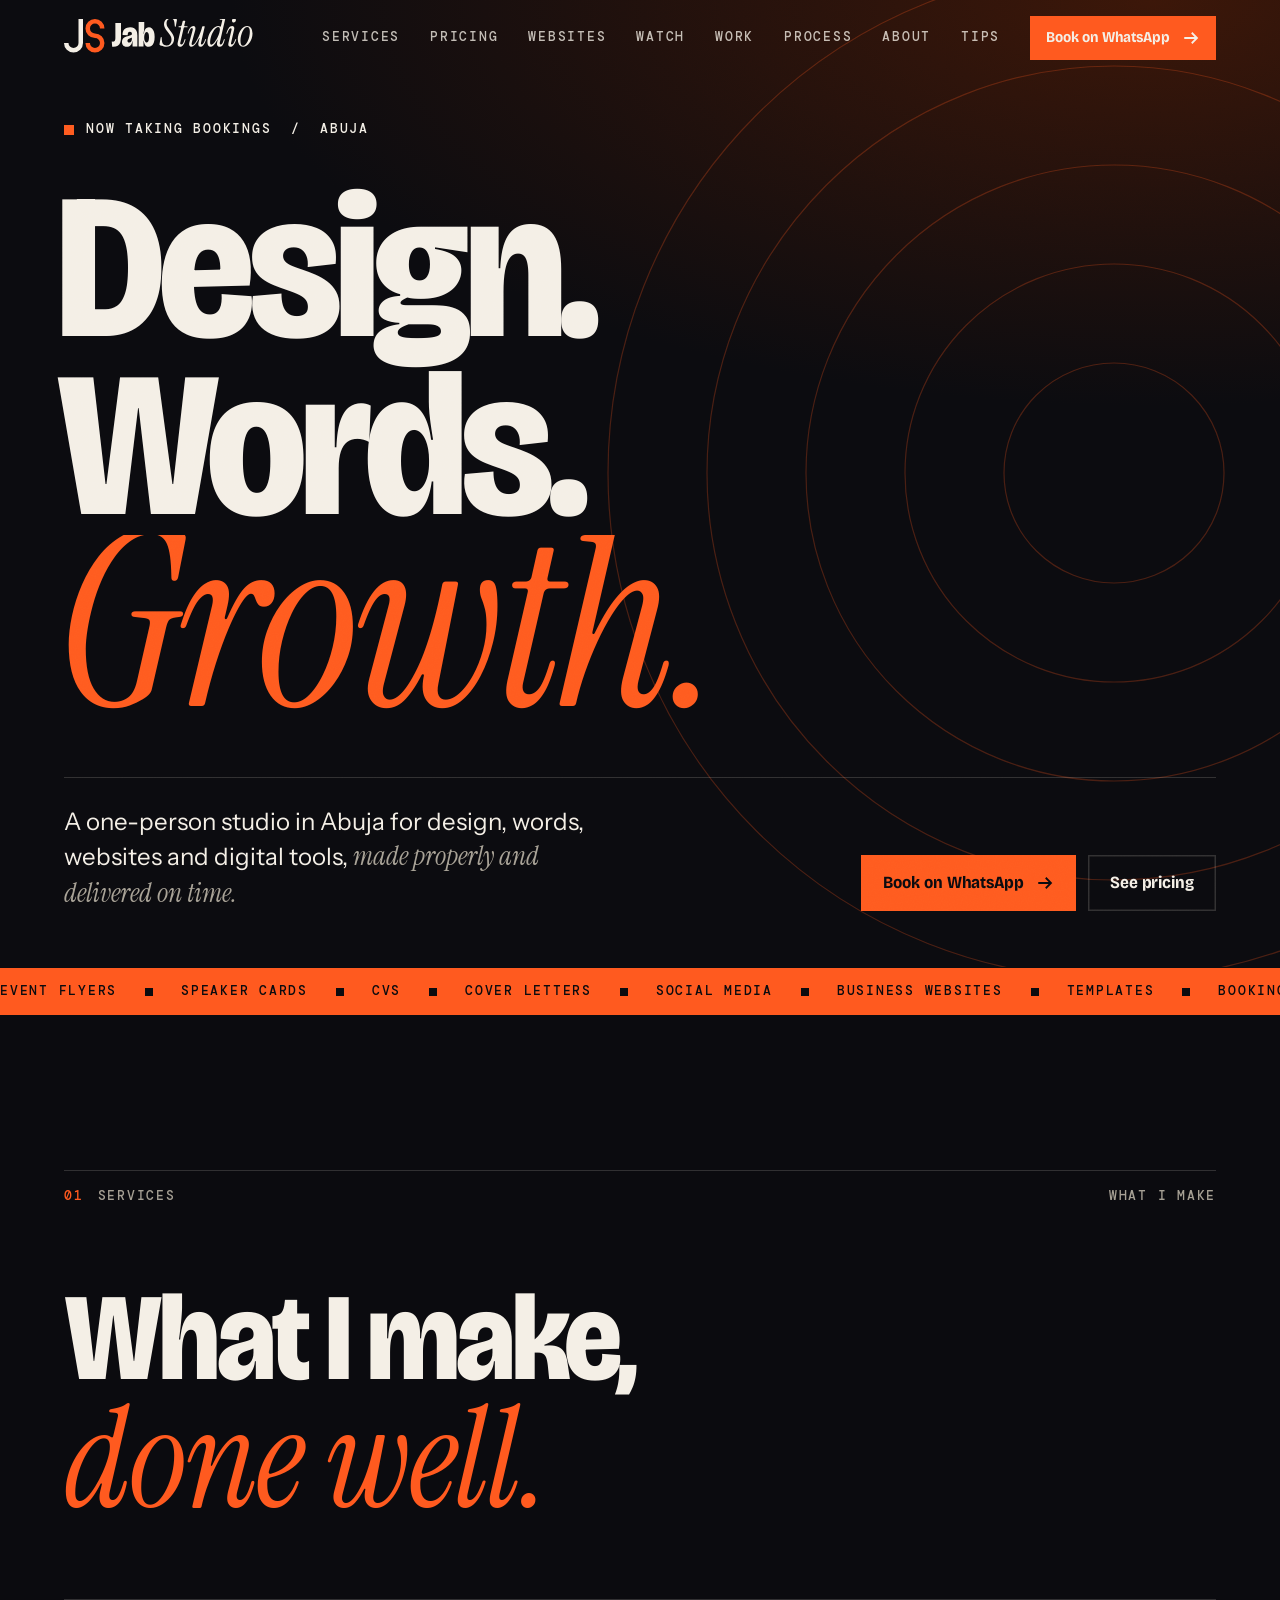
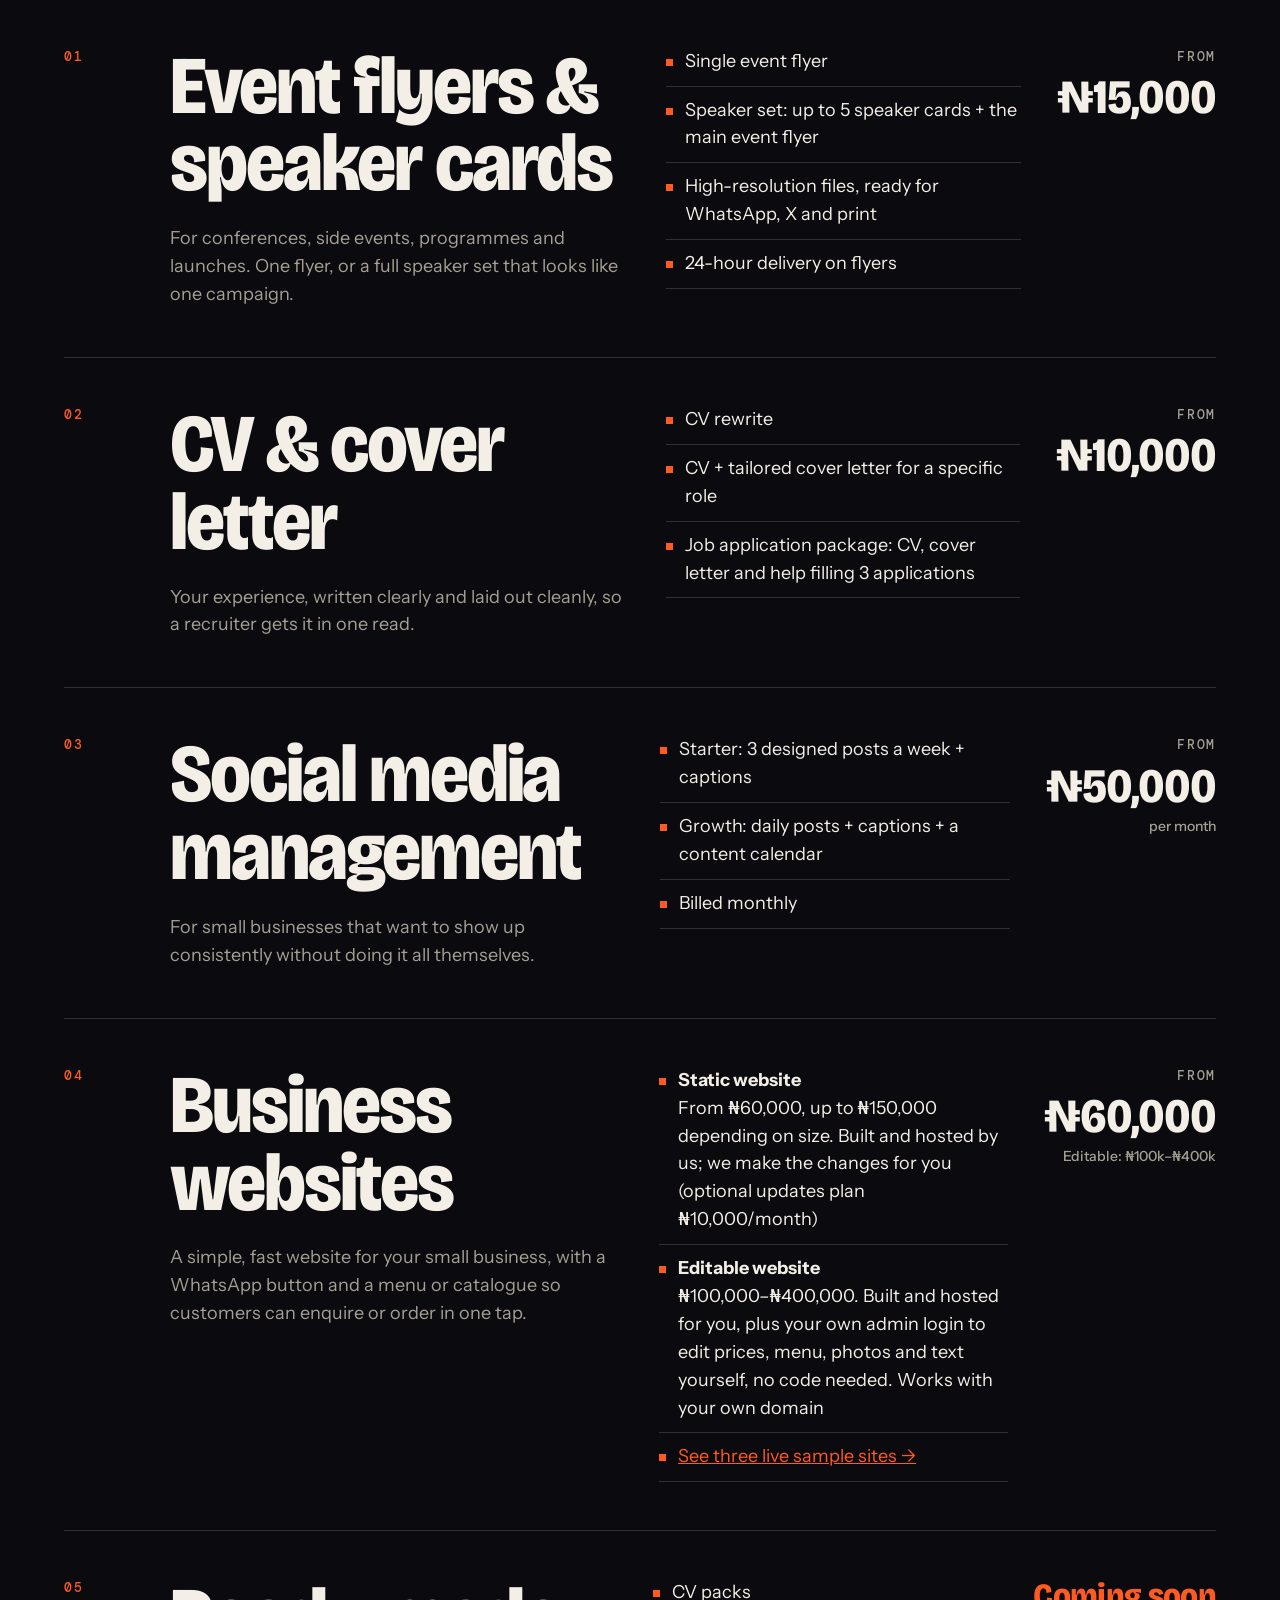
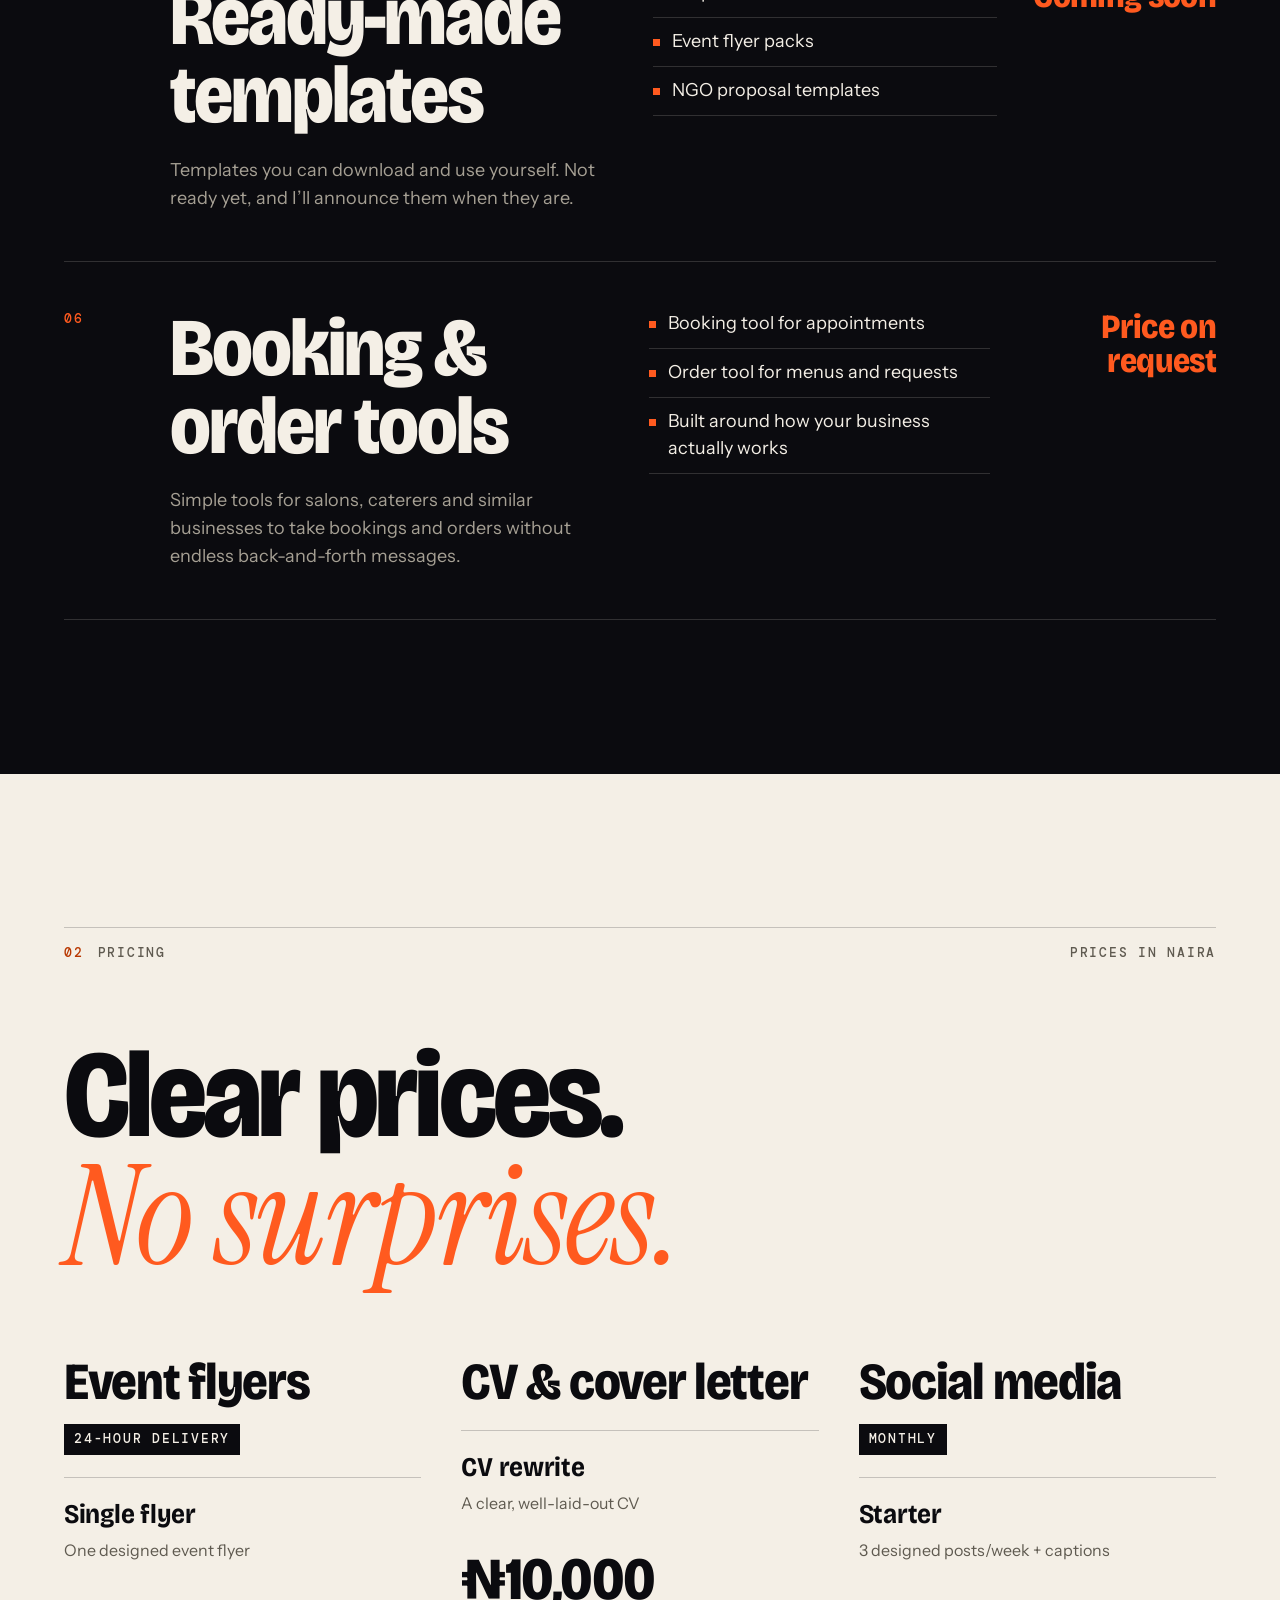
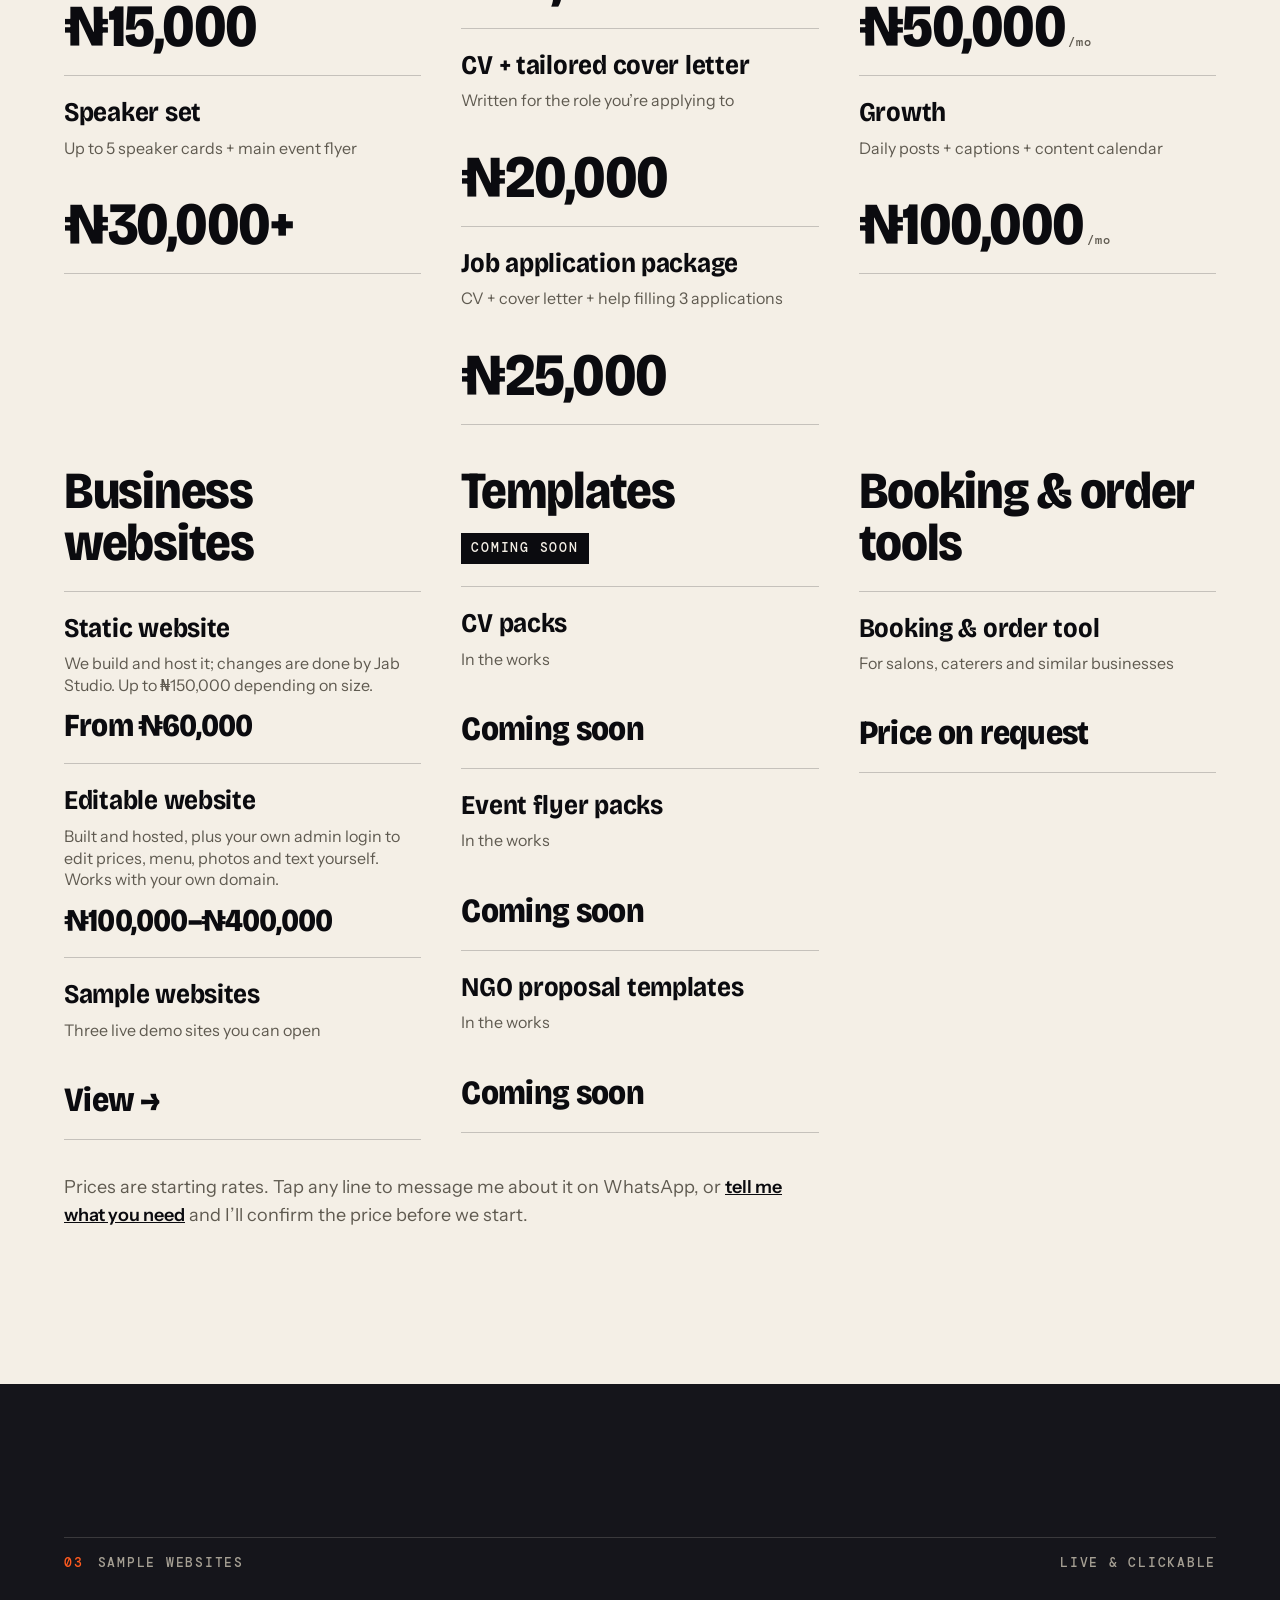
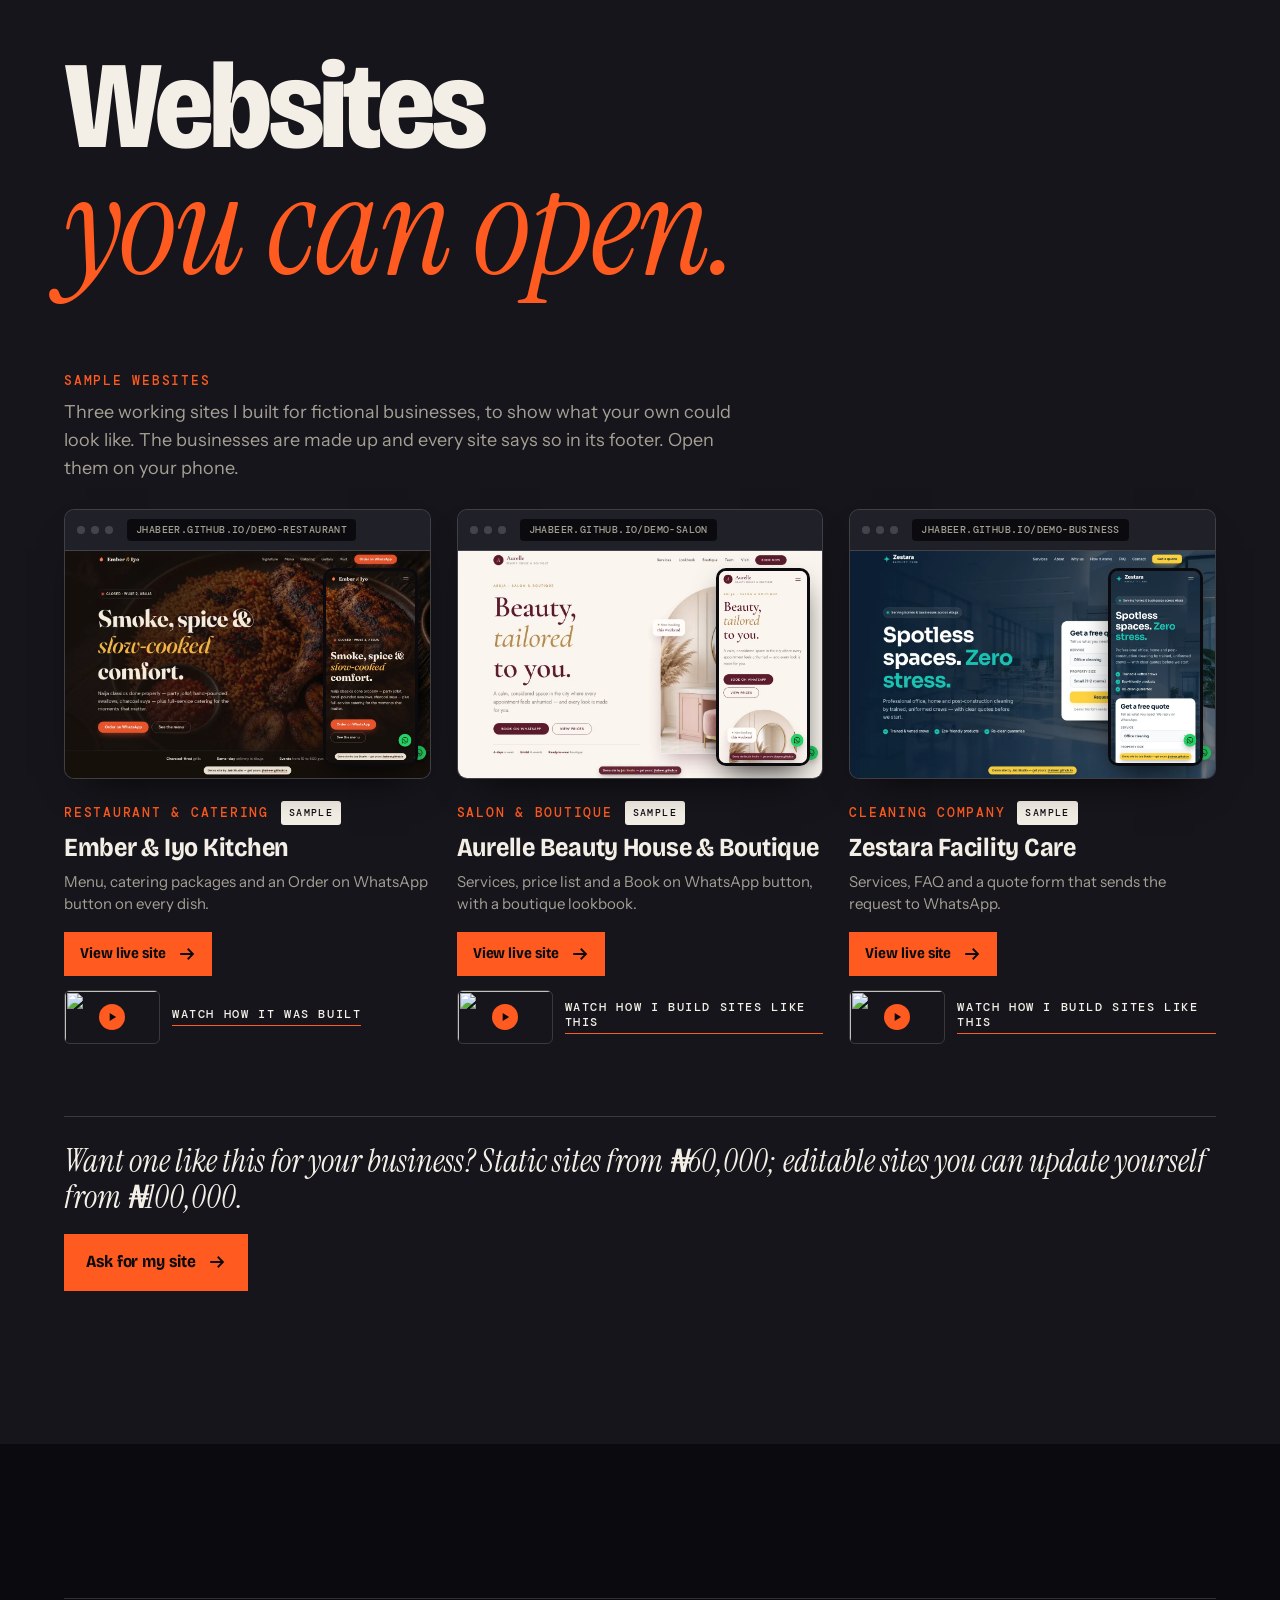
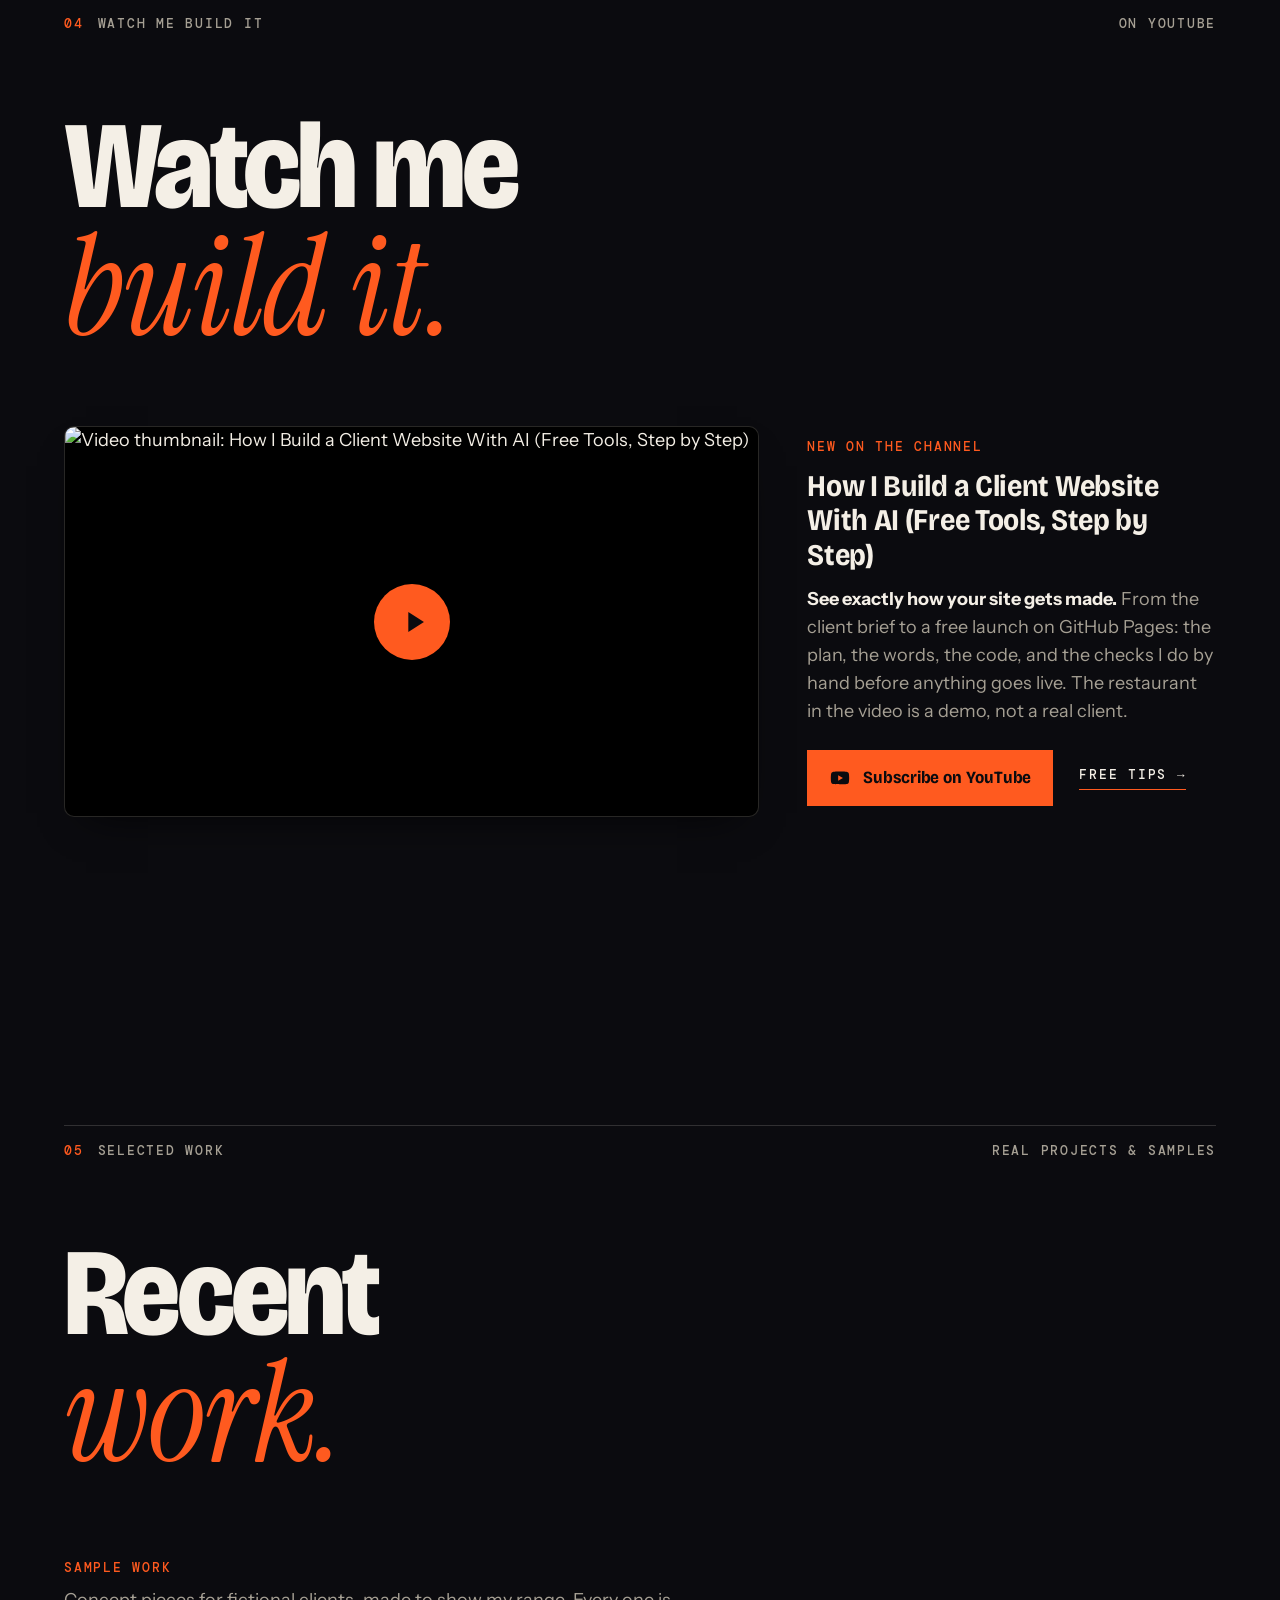
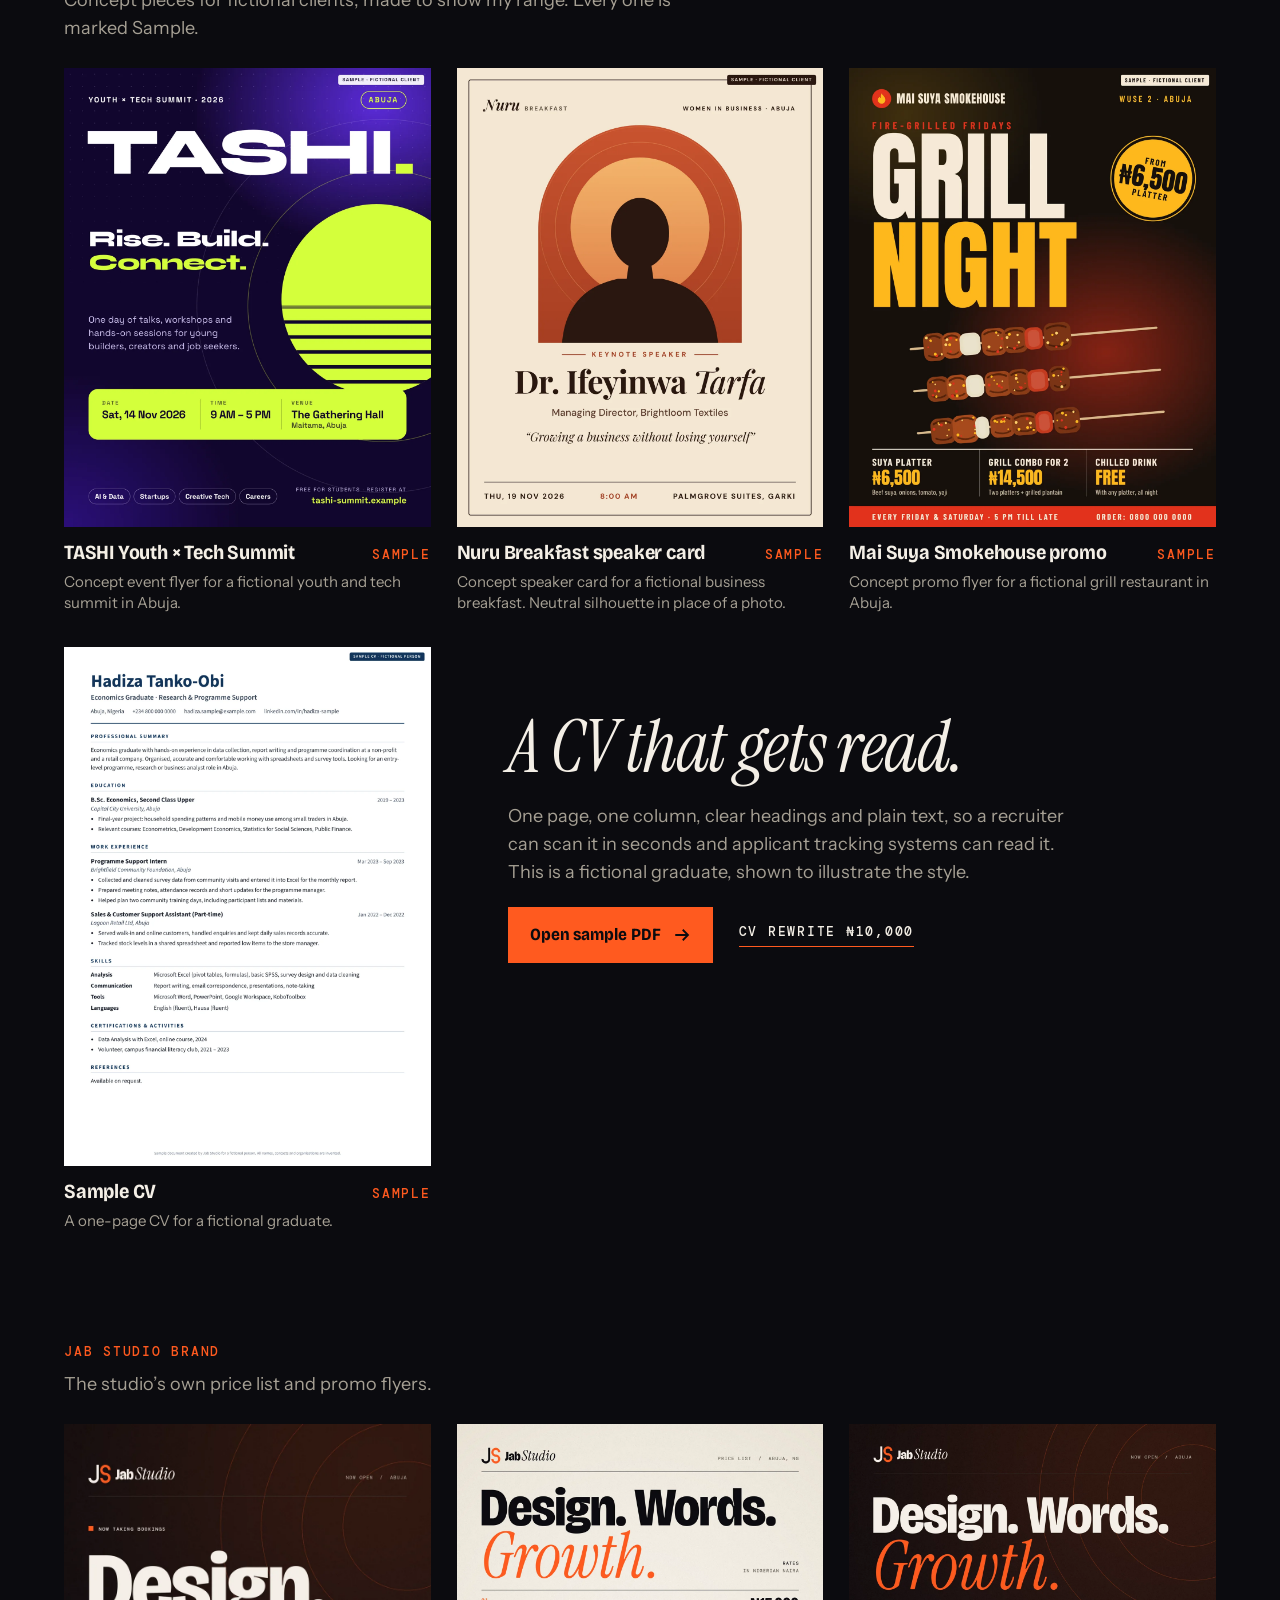
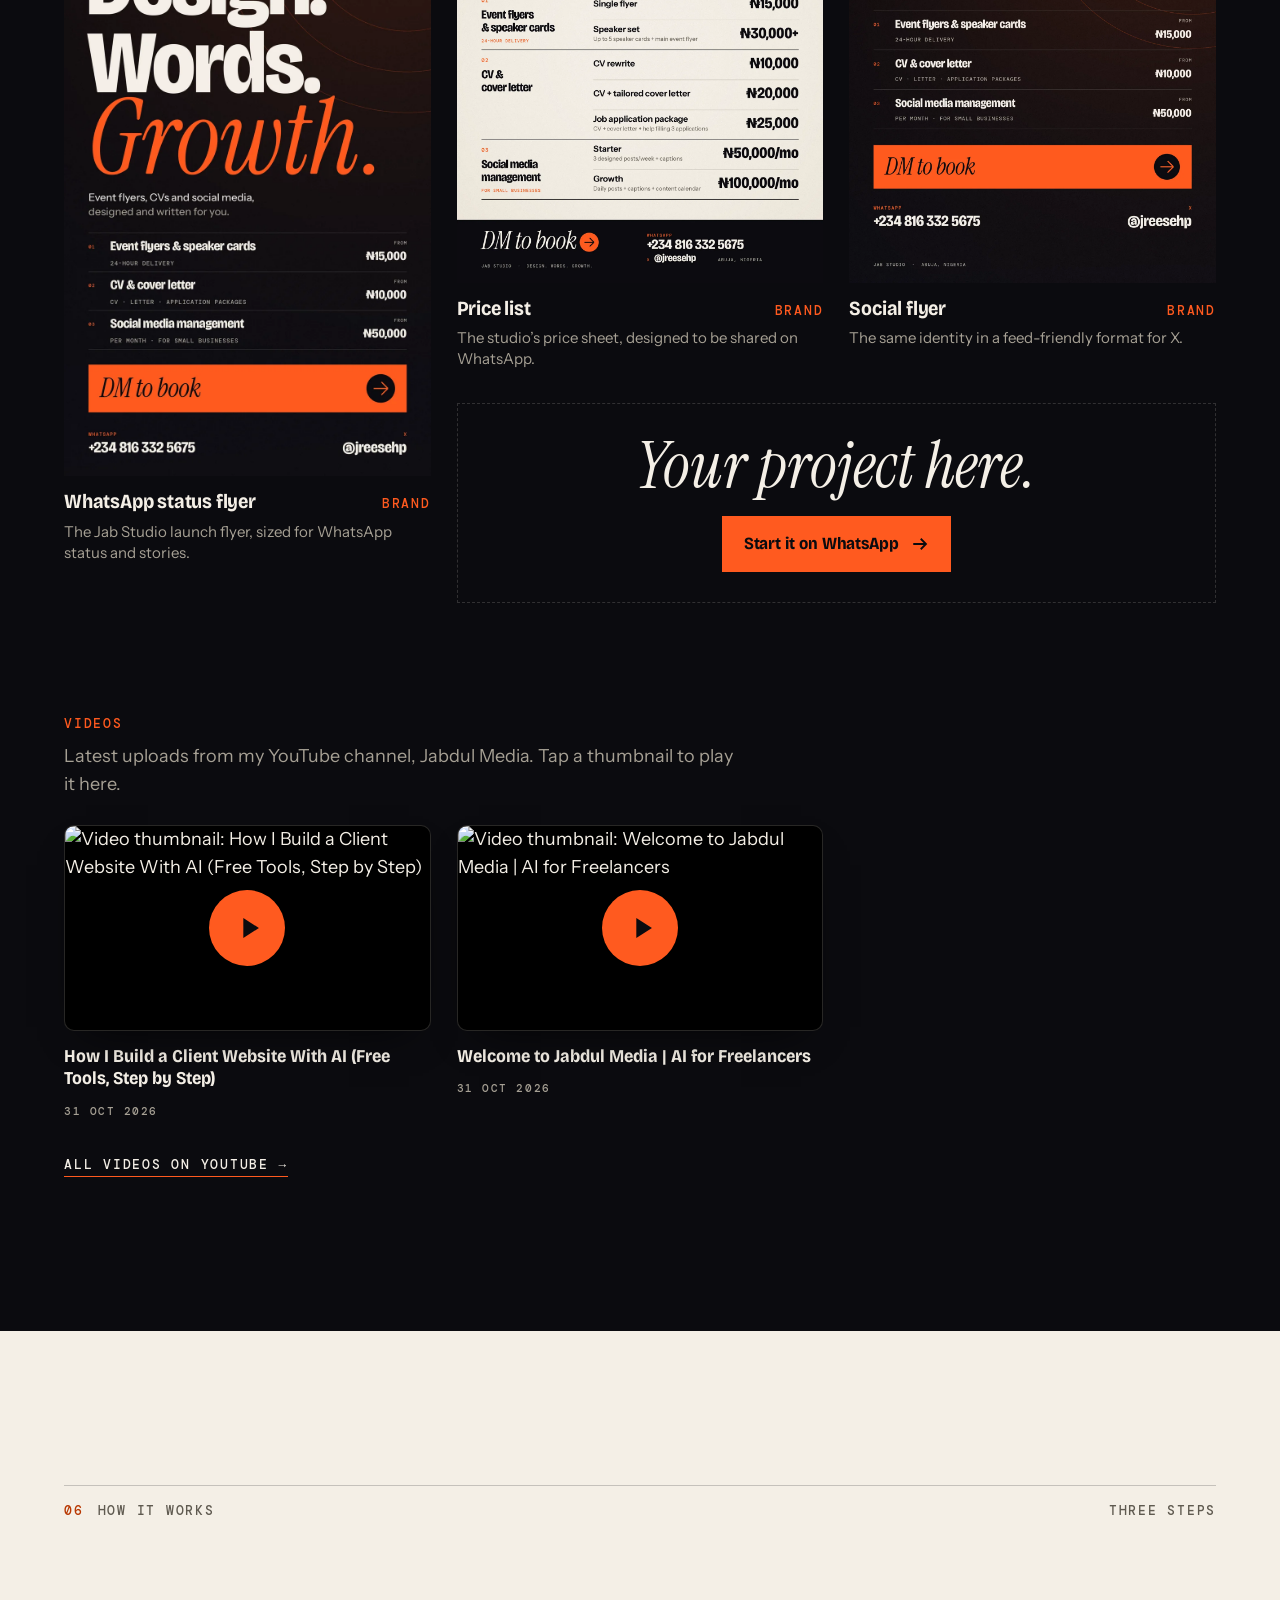
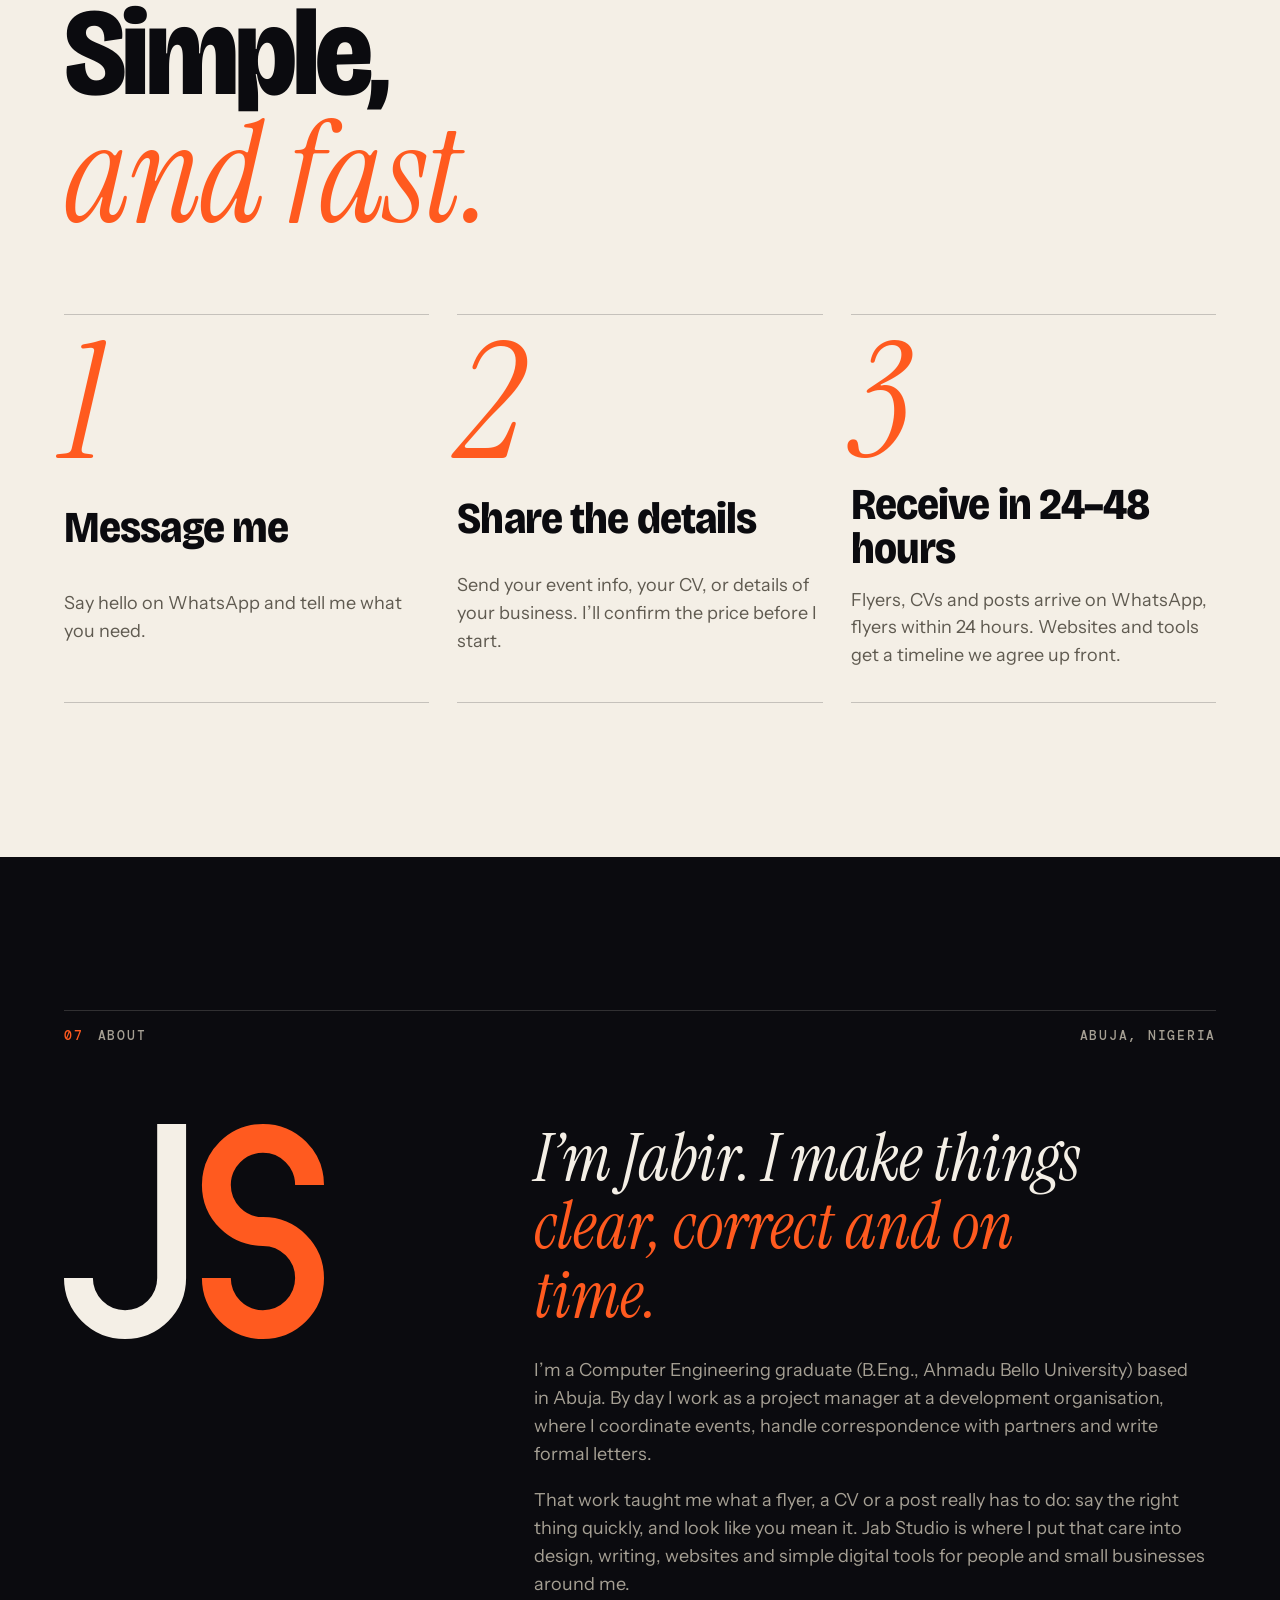
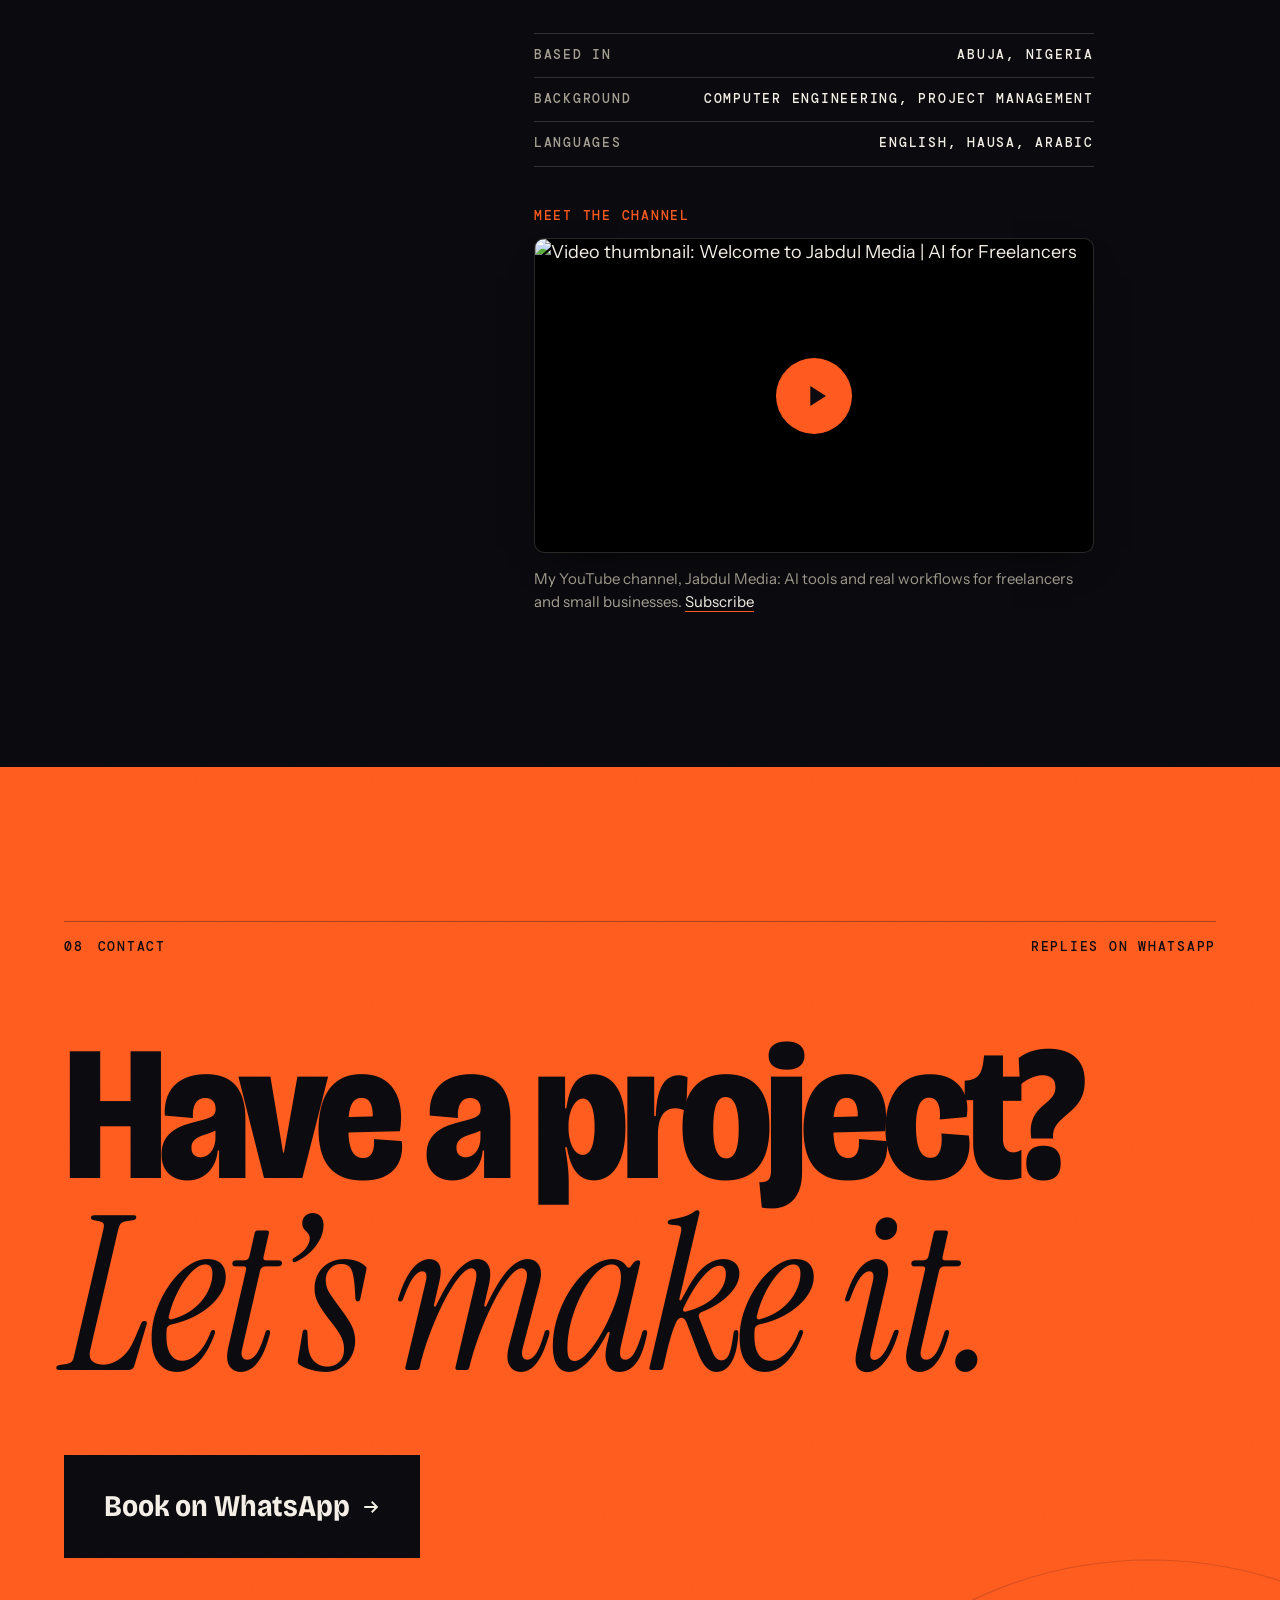
==== commit 8d7b6444: "Add YouTube: Watch me build it, demo video links, Videos grid, About trailer, Free tips page, subscr" ====
--- a/index.html
+++ b/index.html
@@ -25,9 +25,9 @@
 <meta name="twitter:image" content="assets/og.png">
 <link rel="preload" href="assets/fonts/bricolage.woff2" as="font" type="font/woff2" crossorigin>
 <link rel="preload" href="assets/fonts/instrument-serif-italic.woff2" as="font" type="font/woff2" crossorigin>
-<link rel="stylesheet" href="assets/css/style.css?v=4">
+<link rel="stylesheet" href="assets/css/style.css?v=5">
 <script>document.documentElement.classList.add('js')</script>
-<script type="application/ld+json">{"@context":"https://schema.org","@type":"ProfessionalService","name":"Jab Studio","description":"Event flyers and speaker cards, CVs and cover letters, social media management, business websites and booking tools.","telephone":"+2348163325675","areaServed":"Abuja, Nigeria","address":{"@type":"PostalAddress","addressLocality":"Abuja","addressCountry":"NG"},"sameAs":["https://x.com/jreesehp"]}</script>
+<script type="application/ld+json">{"@context":"https://schema.org","@type":"ProfessionalService","name":"Jab Studio","description":"Event flyers and speaker cards, CVs and cover letters, social media management, business websites and booking tools.","telephone":"+2348163325675","areaServed":"Abuja, Nigeria","address":{"@type":"PostalAddress","addressLocality":"Abuja","addressCountry":"NG"},"sameAs":["https://x.com/jreesehp","https://www.youtube.com/@jabdulmedia"]}</script>
 </head>
 <body>
 <a class="skip" href="#main">Skip to content</a>
@@ -35,7 +35,7 @@
   <div class="wrap">
     <a class="brand" href="#top" aria-label="Jab Studio — home"><img src="assets/img/logo-light.svg" alt="Jab Studio" width="140" height="38"></a>
     <nav class="nav mono" aria-label="Main">
-      <a href="#services">Services</a><a href="#pricing">Pricing</a><a href="#websites">Websites</a><a href="#work">Work</a><a href="#process">Process</a><a href="#about">About</a>
+      <a href="#services">Services</a><a href="#pricing">Pricing</a><a href="#websites">Websites</a><a href="#watch">Watch</a><a href="#work">Work</a><a href="#process">Process</a><a href="#about">About</a><a href="tips/">Tips</a>
       <a class="btn btn--sm" href="https://wa.me/2348163325675?text=Hi%20Jab%20Studio%2C%20I%27d%20like%20to%20book%20a%20service.%20Here%27s%20what%20I%20need%3A" target="_blank" rel="noopener" style="opacity:1;text-transform:none;letter-spacing:-.005em;font-family:var(--display);font-size:15px">Book on WhatsApp <svg viewBox="0 0 24 24" fill="none" stroke="currentColor" stroke-width="2.4" aria-hidden="true"><path d="M3 12h17M13 5l7 7-7 7"/></svg></a>
     </nav>
     <a class="btn btn--sm nav-m" href="https://wa.me/2348163325675?text=Hi%20Jab%20Studio%2C%20I%27d%20like%20to%20book%20a%20service.%20Here%27s%20what%20I%20need%3A" target="_blank" rel="noopener" style="text-transform:none">Book <svg viewBox="0 0 24 24" fill="none" stroke="currentColor" stroke-width="2.4" aria-hidden="true"><path d="M3 12h17M13 5l7 7-7 7"/></svg></a>
@@ -133,6 +133,7 @@
 <h3>Ember &amp; Iyo Kitchen</h3>
 <p>Menu, catering packages and an Order on WhatsApp button on every dish.</p>
 <a class="btn btn--sm" href="https://jhabeer.github.io/demo-restaurant/" target="_blank" rel="noopener">View live site <svg viewBox="0 0 24 24" fill="none" stroke="currentColor" stroke-width="2.4" aria-hidden="true"><path d="M3 12h17M13 5l7 7-7 7"/></svg></a>
+<a class="yt-mini" href="https://www.youtube.com/watch?v=dCk1QkY5rLQ" data-yt="dCk1QkY5rLQ" data-title="How I Build a Client Website With AI (Free Tools, Step by Step)"><img src="https://i.ytimg.com/vi/dCk1QkY5rLQ/mqdefault.jpg" width="96" height="54" loading="lazy" decoding="async" alt=""><span class="pl"><svg viewBox="0 0 24 24" aria-hidden="true"><path d="M8 5v14l11-7z" fill="currentColor"/></svg></span><span class="lb mono">Watch how it was built</span></a>
 </article>
 <article class="site-card reveal">
 <a class="shot" href="https://jhabeer.github.io/demo-salon/" target="_blank" rel="noopener" aria-label="Open the live sample site: Aurelle Beauty House &amp; Boutique">
@@ -144,6 +145,7 @@
 <h3>Aurelle Beauty House &amp; Boutique</h3>
 <p>Services, price list and a Book on WhatsApp button, with a boutique lookbook.</p>
 <a class="btn btn--sm" href="https://jhabeer.github.io/demo-salon/" target="_blank" rel="noopener">View live site <svg viewBox="0 0 24 24" fill="none" stroke="currentColor" stroke-width="2.4" aria-hidden="true"><path d="M3 12h17M13 5l7 7-7 7"/></svg></a>
+<a class="yt-mini" href="https://www.youtube.com/watch?v=dCk1QkY5rLQ" data-yt="dCk1QkY5rLQ" data-title="How I Build a Client Website With AI (Free Tools, Step by Step)"><img src="https://i.ytimg.com/vi/dCk1QkY5rLQ/mqdefault.jpg" width="96" height="54" loading="lazy" decoding="async" alt=""><span class="pl"><svg viewBox="0 0 24 24" aria-hidden="true"><path d="M8 5v14l11-7z" fill="currentColor"/></svg></span><span class="lb mono">Watch how I build sites like this</span></a>
 </article>
 <article class="site-card reveal">
 <a class="shot" href="https://jhabeer.github.io/demo-business/" target="_blank" rel="noopener" aria-label="Open the live sample site: Zestara Facility Care">
@@ -155,15 +157,35 @@
 <h3>Zestara Facility Care</h3>
 <p>Services, FAQ and a quote form that sends the request to WhatsApp.</p>
 <a class="btn btn--sm" href="https://jhabeer.github.io/demo-business/" target="_blank" rel="noopener">View live site <svg viewBox="0 0 24 24" fill="none" stroke="currentColor" stroke-width="2.4" aria-hidden="true"><path d="M3 12h17M13 5l7 7-7 7"/></svg></a>
+<a class="yt-mini" href="https://www.youtube.com/watch?v=dCk1QkY5rLQ" data-yt="dCk1QkY5rLQ" data-title="How I Build a Client Website With AI (Free Tools, Step by Step)"><img src="https://i.ytimg.com/vi/dCk1QkY5rLQ/mqdefault.jpg" width="96" height="54" loading="lazy" decoding="async" alt=""><span class="pl"><svg viewBox="0 0 24 24" aria-hidden="true"><path d="M8 5v14l11-7z" fill="currentColor"/></svg></span><span class="lb mono">Watch how I build sites like this</span></a>
 </article>
     </div>
     <div class="sites-cta reveal"><p>Want one like this for your business? Static sites from ₦60,000; editable sites you can update yourself from ₦100,000.</p><a class="btn" href="https://wa.me/2348163325675?text=Hi%20Jab%20Studio%2C%20I%20saw%20your%20sample%20websites%20and%20I%27d%20like%20a%20site%20for%20my%20business." target="_blank" rel="noopener">Ask for my site <svg viewBox="0 0 24 24" fill="none" stroke="currentColor" stroke-width="2.4" aria-hidden="true"><path d="M3 12h17M13 5l7 7-7 7"/></svg></a></div>
   </div>
 </section>
 
+<section class="sec watch" id="watch">
+  <div class="wrap">
+    <div class="sec-head reveal"><span class="mono"><b>04</b>Watch me build it</span><span class="mono">On YouTube</span></div>
+    <h2 class="h2 reveal">Watch me <span class="serif">build it.</span></h2>
+    <div class="watch-grid">
+      <div class="reveal"><a class="yt" href="https://www.youtube.com/watch?v=dCk1QkY5rLQ" data-yt="dCk1QkY5rLQ" data-title="How I Build a Client Website With AI (Free Tools, Step by Step)" aria-label="Play video: How I Build a Client Website With AI (Free Tools, Step by Step)"><img src="https://i.ytimg.com/vi/dCk1QkY5rLQ/maxresdefault.jpg" width="1280" height="720" loading="lazy" decoding="async" alt="Video thumbnail: How I Build a Client Website With AI (Free Tools, Step by Step)"><span class="play"><svg viewBox="0 0 24 24" aria-hidden="true"><path d="M8 5v14l11-7z" fill="currentColor"/></svg></span></a></div>
+      <div class="watch-copy reveal" style="--d:.08s">
+        <span class="mono k">New on the channel</span>
+        <h3>How I Build a Client Website With AI (Free Tools, Step by Step)</h3>
+        <p><strong>See exactly how your site gets made.</strong> From the client brief to a free launch on GitHub Pages: the plan, the words, the code, and the checks I do by hand before anything goes live. The restaurant in the video is a demo, not a real client.</p>
+        <div class="watch-cta">
+          <a class="btn yt-sub" href="https://www.youtube.com/@jabdulmedia?sub_confirmation=1" target="_blank" rel="noopener"><svg viewBox="0 0 24 24" aria-hidden="true"><path fill="currentColor" d="M21.6 7.2a2.5 2.5 0 0 0-1.8-1.8C18.2 5 12 5 12 5s-6.2 0-7.8.4A2.5 2.5 0 0 0 2.4 7.2C2 8.8 2 12 2 12s0 3.2.4 4.8a2.5 2.5 0 0 0 1.8 1.8C5.8 19 12 19 12 19s6.2 0 7.8-.4a2.5 2.5 0 0 0 1.8-1.8c.4-1.6.4-4.8.4-4.8s0-3.2-.4-4.8zM10 15V9l5.2 3z"/></svg> Subscribe on YouTube</a>
+          <a class="tl mono" href="tips/">Free tips &rarr;</a>
+        </div>
+      </div>
+    </div>
+  </div>
+</section>
+
 <section class="sec" id="work">
   <div class="wrap">
-    <div class="sec-head reveal"><span class="mono"><b>04</b>Selected work</span><span class="mono">Real projects &amp; samples</span></div>
+    <div class="sec-head reveal"><span class="mono"><b>05</b>Selected work</span><span class="mono">Real projects &amp; samples</span></div>
     <h2 class="h2 reveal">Recent <span class="serif">work.</span></h2>
     <div class="work-label reveal"><span class="mono">Sample work</span><p>Concept pieces for fictional clients, made to show my range. Every one is marked Sample.</p></div>
     <div class="work samples">
@@ -193,12 +215,19 @@
 <figcaption><span class="t">Social flyer</span><span class="k mono">Brand</span></figcaption><p class="s">The same identity in a feed-friendly format for X.</p></figure>
 <figure class="card ph reveal"><div class="frame"><span class="big">Your project here.</span><a class="btn" href="https://wa.me/2348163325675?text=Hi%20Jab%20Studio%2C%20I%27d%20like%20to%20book%20a%20service.%20Here%27s%20what%20I%20need%3A" target="_blank" rel="noopener">Start it on WhatsApp <svg viewBox="0 0 24 24" fill="none" stroke="currentColor" stroke-width="2.4" aria-hidden="true"><path d="M3 12h17M13 5l7 7-7 7"/></svg></a></div></figure>
       </div>
+
+    <div class="work-label reveal vlabel"><span class="mono">Videos</span><p>Latest uploads from my YouTube channel, Jabdul Media. Tap a thumbnail to play it here.</p></div>
+    <div class="vgrid" id="vgrid">
+<div class="vcard reveal"><a class="yt" href="https://www.youtube.com/watch?v=dCk1QkY5rLQ" data-yt="dCk1QkY5rLQ" data-title="How I Build a Client Website With AI (Free Tools, Step by Step)" aria-label="Play video: How I Build a Client Website With AI (Free Tools, Step by Step)"><img src="https://i.ytimg.com/vi/dCk1QkY5rLQ/mqdefault.jpg" width="1280" height="720" loading="lazy" decoding="async" alt="Video thumbnail: How I Build a Client Website With AI (Free Tools, Step by Step)"><span class="play"><svg viewBox="0 0 24 24" aria-hidden="true"><path d="M8 5v14l11-7z" fill="currentColor"/></svg></span></a><h4>How I Build a Client Website With AI (Free Tools, Step by Step)</h4><span class="mono">31 Oct 2026</span></div>
+<div class="vcard reveal"><a class="yt" href="https://www.youtube.com/watch?v=rSPX69WoAGc" data-yt="rSPX69WoAGc" data-title="Welcome to Jabdul Media | AI for Freelancers" aria-label="Play video: Welcome to Jabdul Media | AI for Freelancers"><img src="https://i.ytimg.com/vi/rSPX69WoAGc/mqdefault.jpg" width="1280" height="720" loading="lazy" decoding="async" alt="Video thumbnail: Welcome to Jabdul Media | AI for Freelancers"><span class="play"><svg viewBox="0 0 24 24" aria-hidden="true"><path d="M8 5v14l11-7z" fill="currentColor"/></svg></span></a><h4>Welcome to Jabdul Media | AI for Freelancers</h4><span class="mono">31 Oct 2026</span></div>
+    </div>
+    <p class="vmore reveal"><a class="tl mono" href="https://www.youtube.com/@jabdulmedia" target="_blank" rel="noopener">All videos on YouTube &rarr;</a></p>
   </div>
 </section>
 
 <section class="sec light grain" id="process">
   <div class="wrap">
-    <div class="sec-head reveal"><span class="mono"><b>05</b>How it works</span><span class="mono">Three steps</span></div>
+    <div class="sec-head reveal"><span class="mono"><b>06</b>How it works</span><span class="mono">Three steps</span></div>
     <h2 class="h2 reveal">Simple,<span class="serif">and fast.</span></h2>
     <div class="steps">
       <div class="step reveal"><span class="num">1</span><h3>Message me</h3><p>Say hello on WhatsApp and tell me what you need.</p></div>
@@ -210,7 +239,7 @@
 
 <section class="sec" id="about">
   <div class="wrap">
-    <div class="sec-head reveal"><span class="mono"><b>06</b>About</span><span class="mono">Abuja, Nigeria</span></div>
+    <div class="sec-head reveal"><span class="mono"><b>07</b>About</span><span class="mono">Abuja, Nigeria</span></div>
     <div class="about">
       <div class="reveal"><img class="mk" src="assets/img/mark-light.svg" alt="Jab Studio JS mark" width="260" height="215"></div>
       <div class="reveal">
@@ -222,6 +251,11 @@
           <div><dt>Background</dt><dd>Computer Engineering, project management</dd></div>
           <div><dt>Languages</dt><dd>English, Hausa, Arabic</dd></div>
         </dl>
+        <div class="about-trailer">
+          <span class="mono k">Meet the channel</span>
+          <a class="yt" href="https://www.youtube.com/watch?v=rSPX69WoAGc" data-yt="rSPX69WoAGc" data-title="Welcome to Jabdul Media | AI for Freelancers" aria-label="Play video: Welcome to Jabdul Media | AI for Freelancers"><img src="https://i.ytimg.com/vi/rSPX69WoAGc/maxresdefault.jpg" width="1280" height="720" loading="lazy" decoding="async" alt="Video thumbnail: Welcome to Jabdul Media | AI for Freelancers"><span class="play"><svg viewBox="0 0 24 24" aria-hidden="true"><path d="M8 5v14l11-7z" fill="currentColor"/></svg></span></a>
+          <p class="cap">My YouTube channel, Jabdul Media: AI tools and real workflows for freelancers and small businesses. <a href="https://www.youtube.com/@jabdulmedia" target="_blank" rel="noopener">Subscribe</a></p>
+        </div>
       </div>
     </div>
   </div>
@@ -230,7 +264,7 @@
 <section class="sec contact grain" id="contact">
   <svg class="contact-rings" viewBox="0 0 100 100" aria-hidden="true"><circle cx="50" cy="50" r="10"/><circle cx="50" cy="50" r="19"/><circle cx="50" cy="50" r="28"/><circle cx="50" cy="50" r="37"/><circle cx="50" cy="50" r="46"/></svg>
   <div class="wrap">
-    <div class="sec-head reveal"><span class="mono"><b>07</b>Contact</span><span class="mono">Replies on WhatsApp</span></div>
+    <div class="sec-head reveal"><span class="mono"><b>08</b>Contact</span><span class="mono">Replies on WhatsApp</span></div>
     <h2 class="reveal">Have a project?<span class="serif">Let’s make it.</span></h2>
     <a class="btn btn--lg reveal" href="https://wa.me/2348163325675?text=Hi%20Jab%20Studio%2C%20I%27d%20like%20to%20book%20a%20service.%20Here%27s%20what%20I%20need%3A" target="_blank" rel="noopener">Book on WhatsApp <svg viewBox="0 0 24 24" fill="none" stroke="currentColor" stroke-width="2.4" aria-hidden="true"><path d="M3 12h17M13 5l7 7-7 7"/></svg></a>
     <div class="contact-list reveal">
@@ -246,7 +280,7 @@
   <div class="wrap">
     <a href="#top" aria-label="Back to top"><img src="assets/img/logo-light.svg" alt="Jab Studio" width="130" height="35"></a>
     <span class="mono">© 2026 Jab Studio · Abuja, Nigeria</span>
-    <a class="mono" href="#top">Back to top ↑</a>
+    <span class="flinks"><a class="mono" href="tips/">Free tips</a><a class="mono" href="https://www.youtube.com/@jabdulmedia" target="_blank" rel="noopener">YouTube</a><a class="mono" href="#top">Back to top ↑</a></span>
   </div>
 </footer>
 
--- a/assets/css/style.css
+++ b/assets/css/style.css
@@ -296,3 +296,73 @@
 /* long price rows stack on small screens */
 @media (max-width:899px){.prow--stack{grid-template-columns:1fr}.prow--stack .p{grid-column:1;grid-row:auto;text-align:left;margin-top:10px;font-size:clamp(28px,8vw,44px)}}
 @media (min-width:900px){.prow--stack .p{font-size:clamp(24px,2.5vw,38px)}}
+
+/* YouTube: click-to-play facades */
+.yt{position:relative;display:block;width:100%;aspect-ratio:16/9;background:#000;border:1px solid var(--rule-d);border-radius:10px;overflow:hidden;text-decoration:none;box-shadow:0 18px 40px -22px rgba(0,0,0,.8)}
+.yt img{display:block;width:100%;height:100%;object-fit:cover;transition:transform .9s var(--ease),opacity .3s}
+.yt:hover img{transform:scale(1.03);opacity:.9}
+.yt .play{position:absolute;inset:0;margin:auto;width:76px;height:76px;border-radius:50%;background:var(--orange);color:var(--ink);display:grid;place-items:center;box-shadow:0 10px 30px -6px rgba(0,0,0,.7);transition:transform .35s var(--ease),background .2s}
+.yt .play svg{width:34px;height:34px;margin-left:4px}
+.yt:hover .play{transform:scale(1.08);background:var(--cream)}
+.yt:focus-visible,.yt-mini:focus-visible{outline:3px solid var(--cream);outline-offset:3px}
+.yt.is-live{box-shadow:none}
+.yt iframe{position:absolute;inset:0;width:100%;height:100%;border:0}
+@media (max-width:639px){.yt .play{width:60px;height:60px}.yt .play svg{width:28px;height:28px}}
+.yt-mini{display:inline-flex;align-items:center;gap:12px;margin-top:14px;color:var(--cream);text-decoration:none;position:relative}
+.yt-mini img{display:block;width:96px;height:54px;object-fit:cover;border-radius:6px;border:1px solid var(--rule-d)}
+.yt-mini .pl{position:absolute;left:0;top:0;width:96px;height:54px;display:grid;place-items:center}
+.yt-mini .pl svg{padding:6px;border-radius:50%;background:var(--orange);color:var(--ink);box-sizing:content-box;width:14px;height:14px}
+.yt-mini .lb{color:var(--cream);border-bottom:1px solid var(--orange);padding-bottom:2px;line-height:1.35;font-size:11.5px}
+.yt-mini:hover .lb{color:var(--orange)}
+.yt-mini.is-live{display:block;width:100%;margin-top:18px}
+.site-card .yt-live{margin-top:18px}
+
+/* watch section */
+.watch{background:var(--ink)}
+.watch-grid{display:grid;gap:30px}
+.watch-copy .k{color:var(--orange);display:block;margin-bottom:12px}
+.watch-copy h3{font-family:var(--display);font-stretch:90%;font-weight:700;font-size:clamp(22px,2.6vw,30px);line-height:1.15;letter-spacing:-.01em;margin:0 0 14px}
+.watch-copy p{color:var(--grey-d);max-width:48ch;margin:0 0 24px}
+.watch-copy p strong{color:var(--cream)}
+.watch-cta{display:flex;flex-wrap:wrap;align-items:center;gap:16px 26px}
+.yt-sub svg{width:22px;height:22px}
+.yt-sub:hover svg{transform:none}
+.tl{color:var(--cream);text-decoration:none;border-bottom:1px solid var(--orange);padding-bottom:3px}
+.tl:hover{color:var(--orange)}
+@media (min-width:900px){.watch-grid{grid-template-columns:1.7fr 1fr;gap:48px;align-items:center}}
+
+/* videos grid in work */
+.vlabel{margin-top:clamp(40px,6vw,72px)}
+.vgrid{display:grid;gap:30px;grid-template-columns:1fr}
+.vcard h4{font-family:var(--display);font-stretch:90%;font-weight:700;font-size:18px;line-height:1.25;margin:14px 0 6px}
+.vcard .mono{color:var(--grey-d);font-size:11px}
+.vmore{margin:26px 0 0}
+@media (min-width:640px){.vgrid{grid-template-columns:repeat(2,1fr);gap:26px}}
+@media (min-width:900px){.vgrid{grid-template-columns:repeat(3,1fr)}}
+
+/* about trailer */
+.about-trailer{margin-top:40px;max-width:560px}
+.about-trailer .k{display:block;color:var(--orange);margin-bottom:12px}
+.about-trailer .cap{font-size:15px;margin:14px 0 0;color:var(--grey-d)}
+.about-trailer .cap a{color:var(--cream);border-bottom:1px solid var(--orange);text-decoration:none}
+
+/* footer links */
+.flinks{display:flex;flex-wrap:wrap;gap:10px 24px}
+
+/* tips page */
+.page-hero{padding:calc(68px + clamp(48px,9vw,110px)) 0 clamp(30px,5vw,60px)}
+.page-hero .h2{margin-bottom:22px}
+.page-hero p.lead{color:var(--grey-d);max-width:58ch;font-size:clamp(17px,2vw,20px);margin:0 0 26px}
+.tips-feature{padding-bottom:10px}
+.tip-list{display:grid;gap:0;margin-top:10px}
+.tip{display:grid;gap:14px;padding:clamp(26px,4vw,44px) 0;border-top:1px solid var(--rule-d)}
+.tip:last-child{border-bottom:1px solid var(--rule-d)}
+.tip .num{font-family:var(--mono);color:var(--orange);font-size:12.5px;letter-spacing:.14em}
+.tip h3{font-family:var(--display);font-stretch:90%;font-weight:700;font-size:clamp(24px,3.4vw,38px);line-height:1.1;letter-spacing:-.015em;margin:0}
+.tip p{color:var(--grey-d);max-width:58ch;margin:0}
+.tip ul{margin:0;padding-left:20px;color:var(--grey-d);max-width:58ch}
+.tip li{margin:4px 0}
+.tip .row{display:flex;flex-wrap:wrap;align-items:center;gap:14px 26px;margin-top:8px}
+.tip .ask{font-family:var(--serif);font-style:italic;font-size:clamp(22px,3vw,30px);color:var(--cream);margin:10px 0 0}
+.soon{margin-top:clamp(30px,5vw,56px);color:var(--grey-d);max-width:58ch}
+@media (min-width:900px){.tip{grid-template-columns:90px 1fr;gap:10px 36px}.tip .num{padding-top:12px}.tip>div{display:grid;gap:14px}}
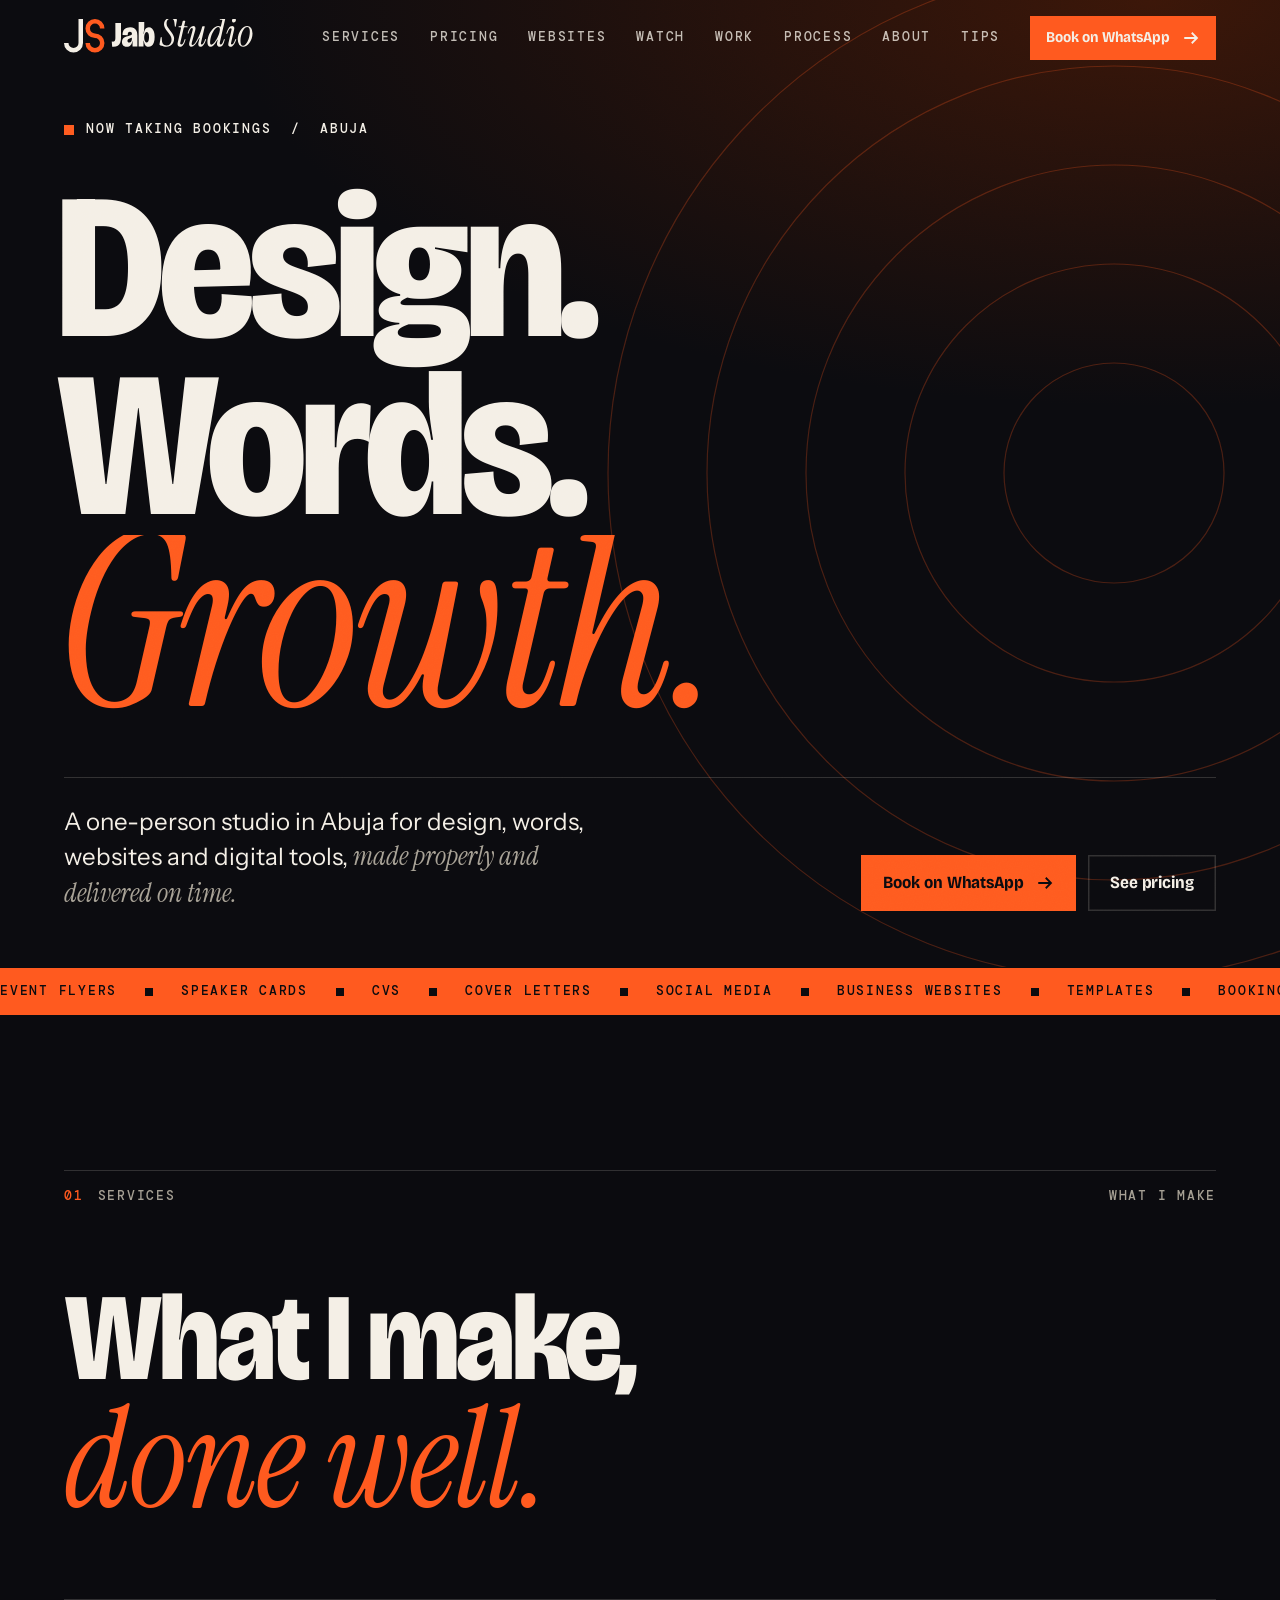
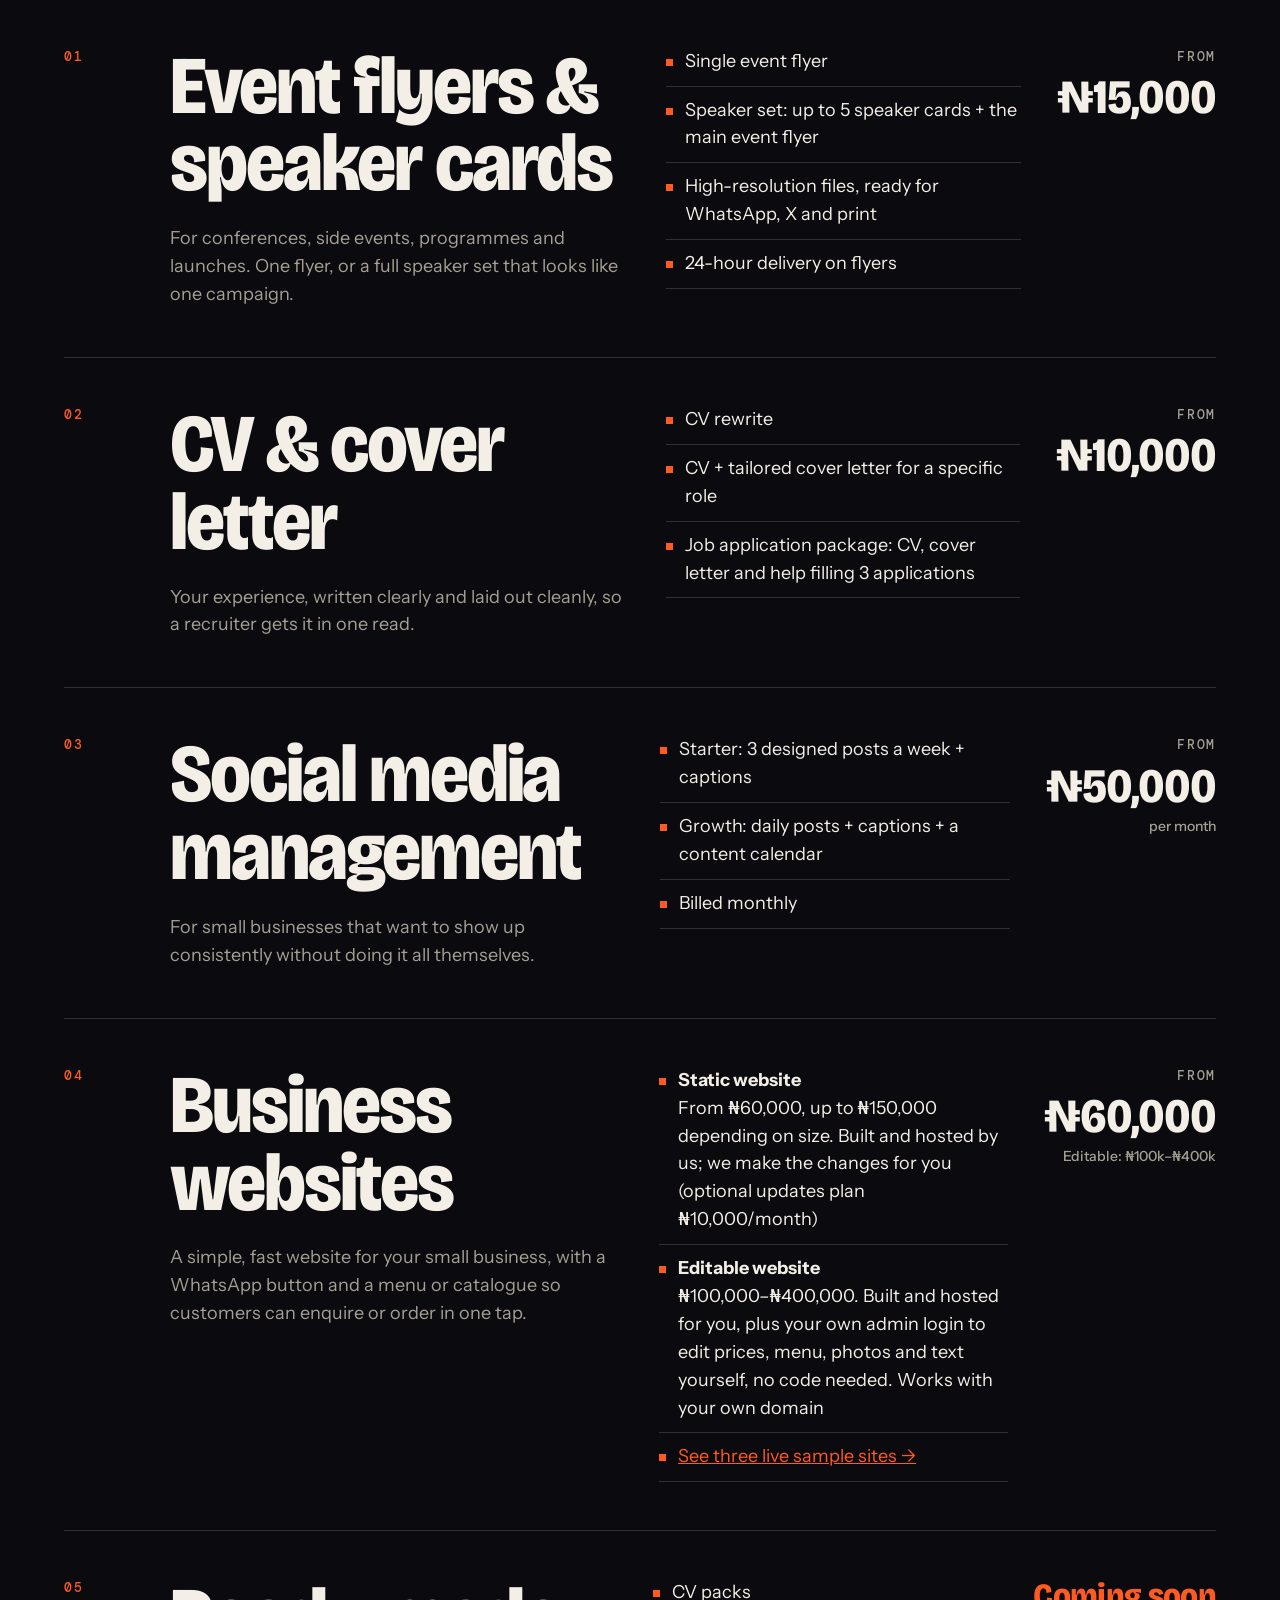
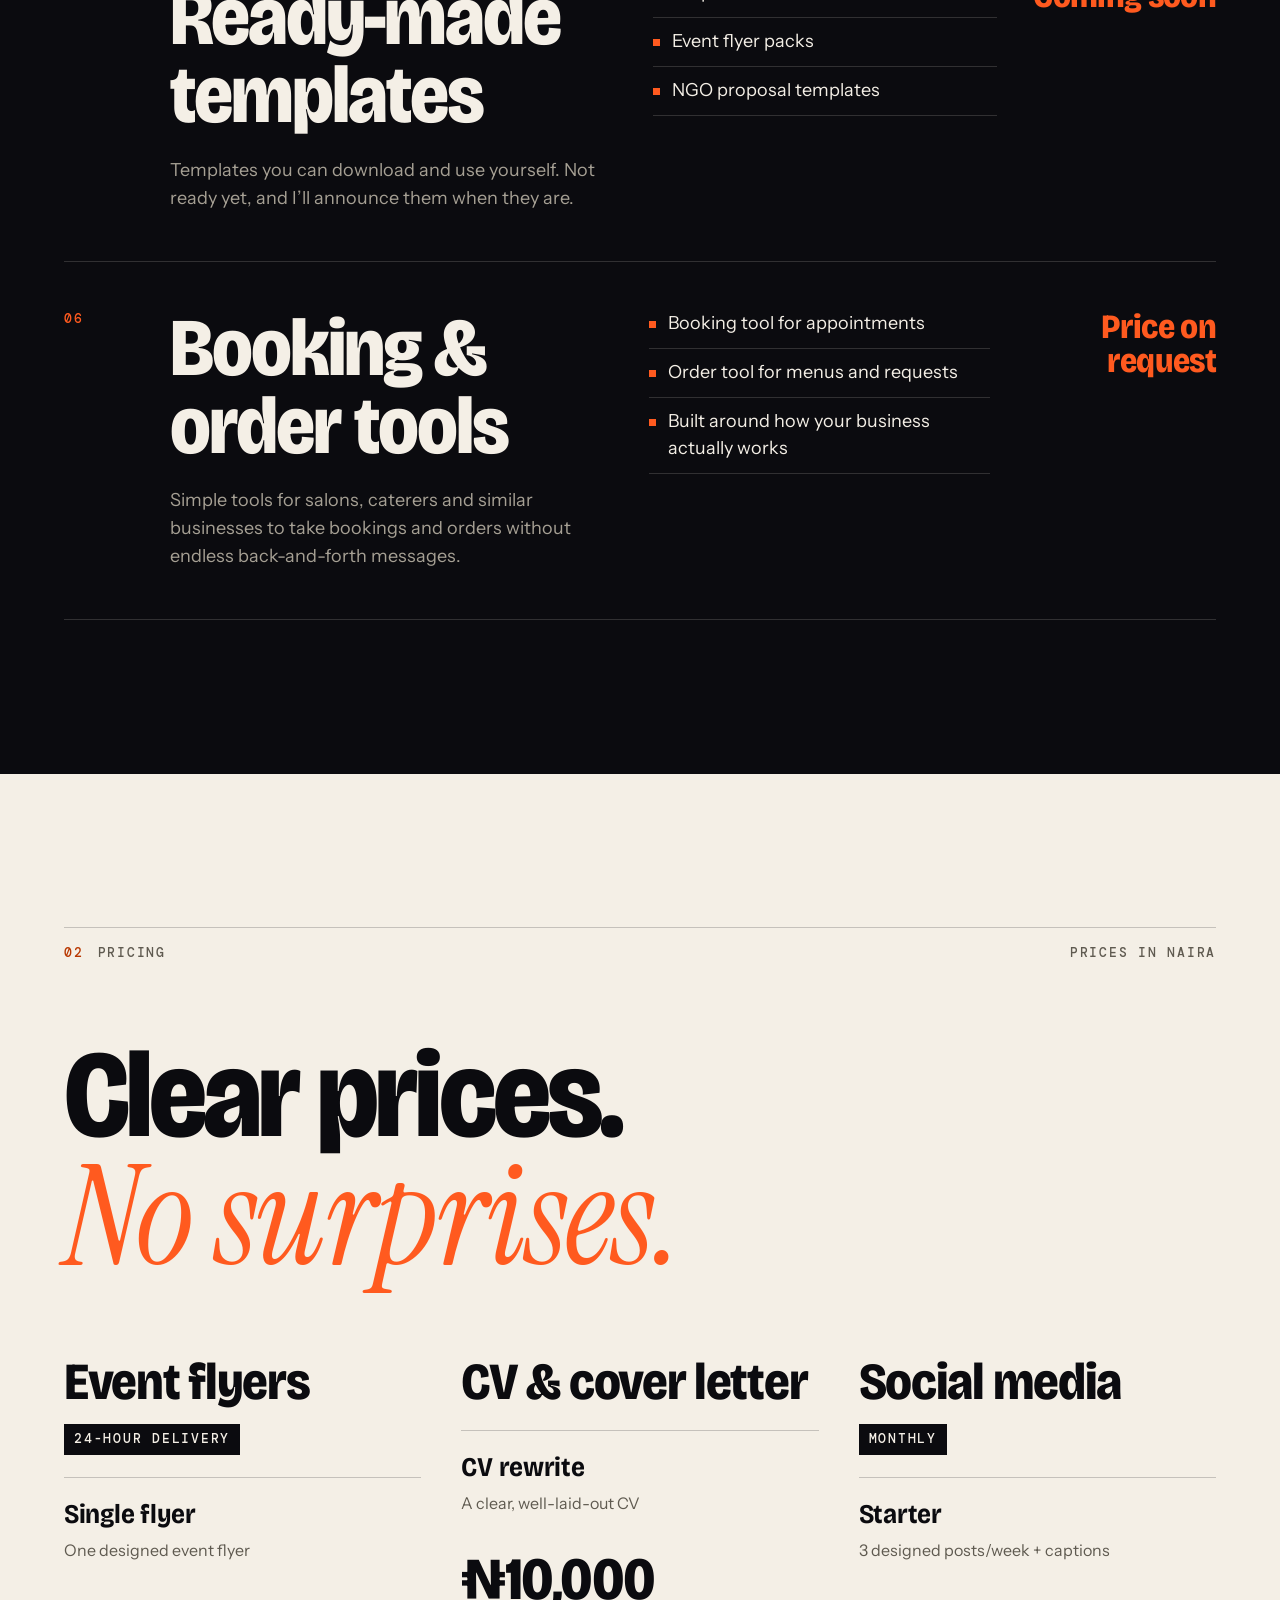
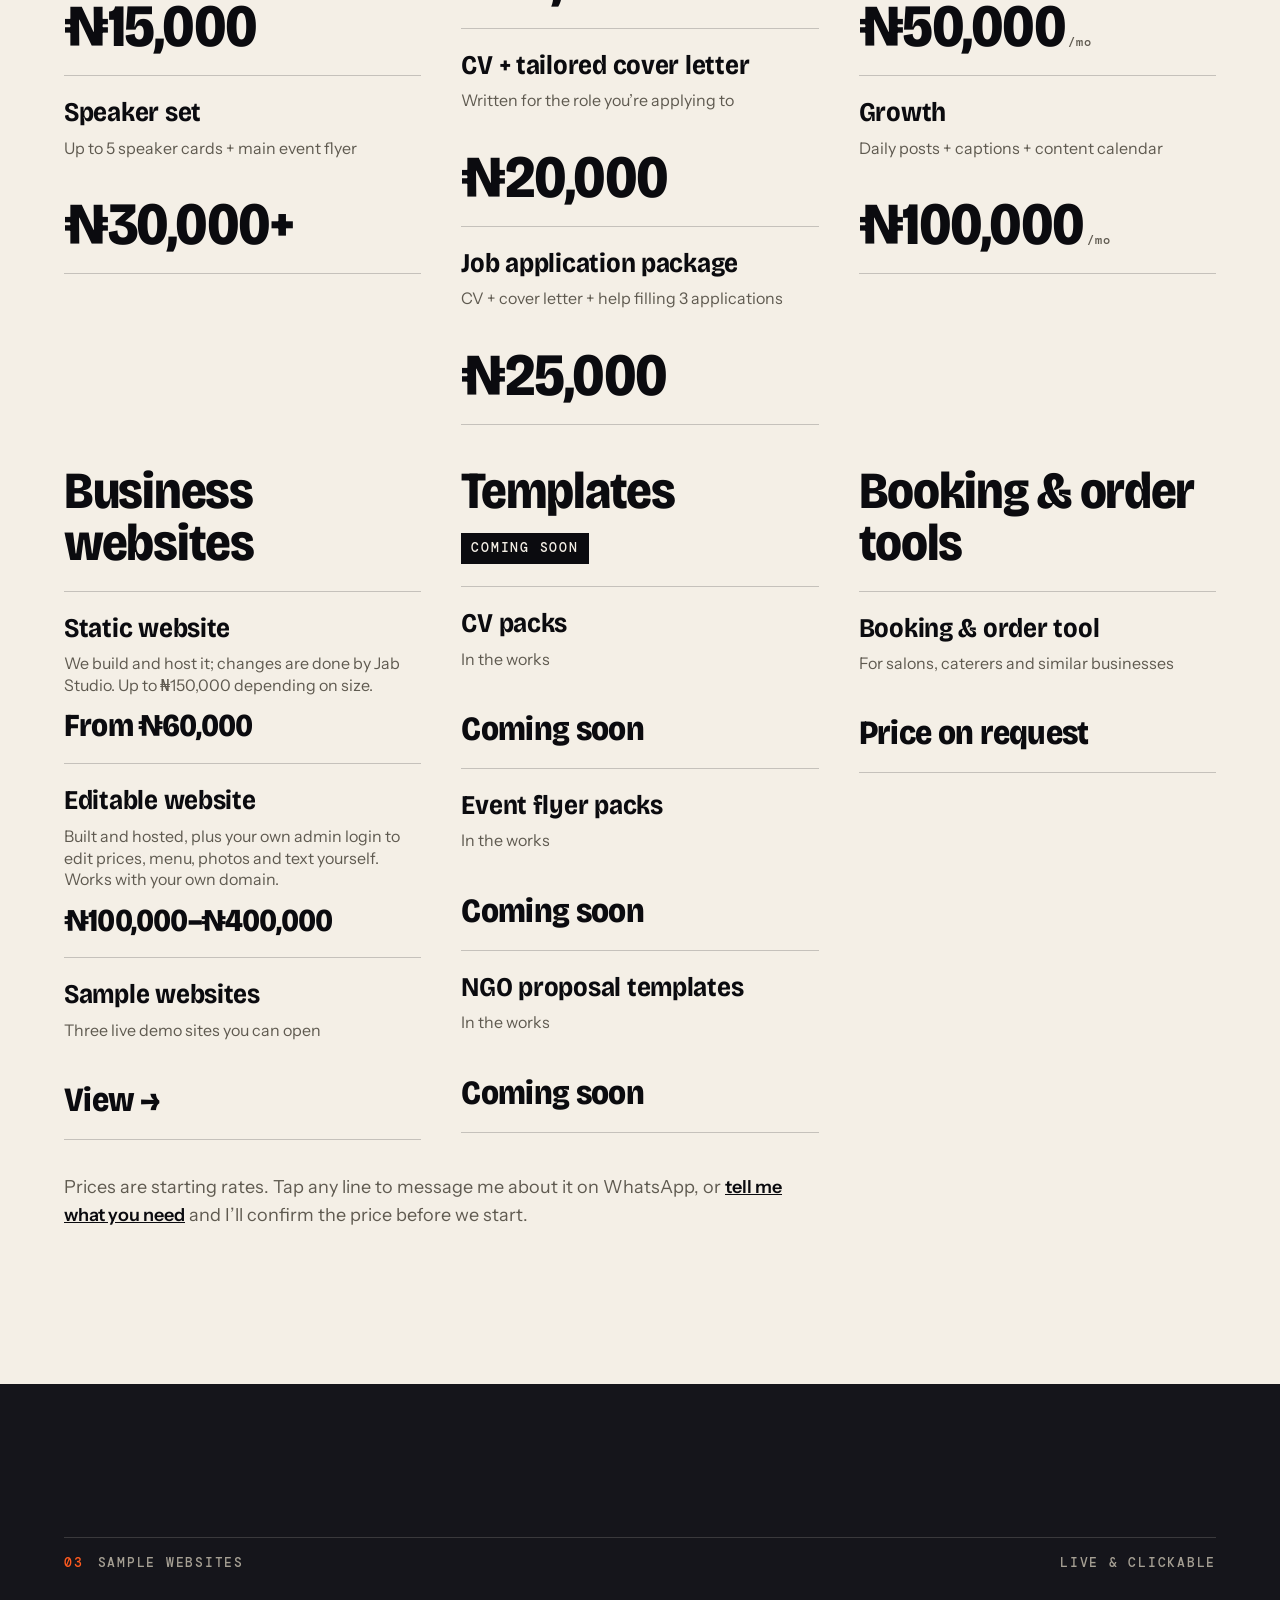
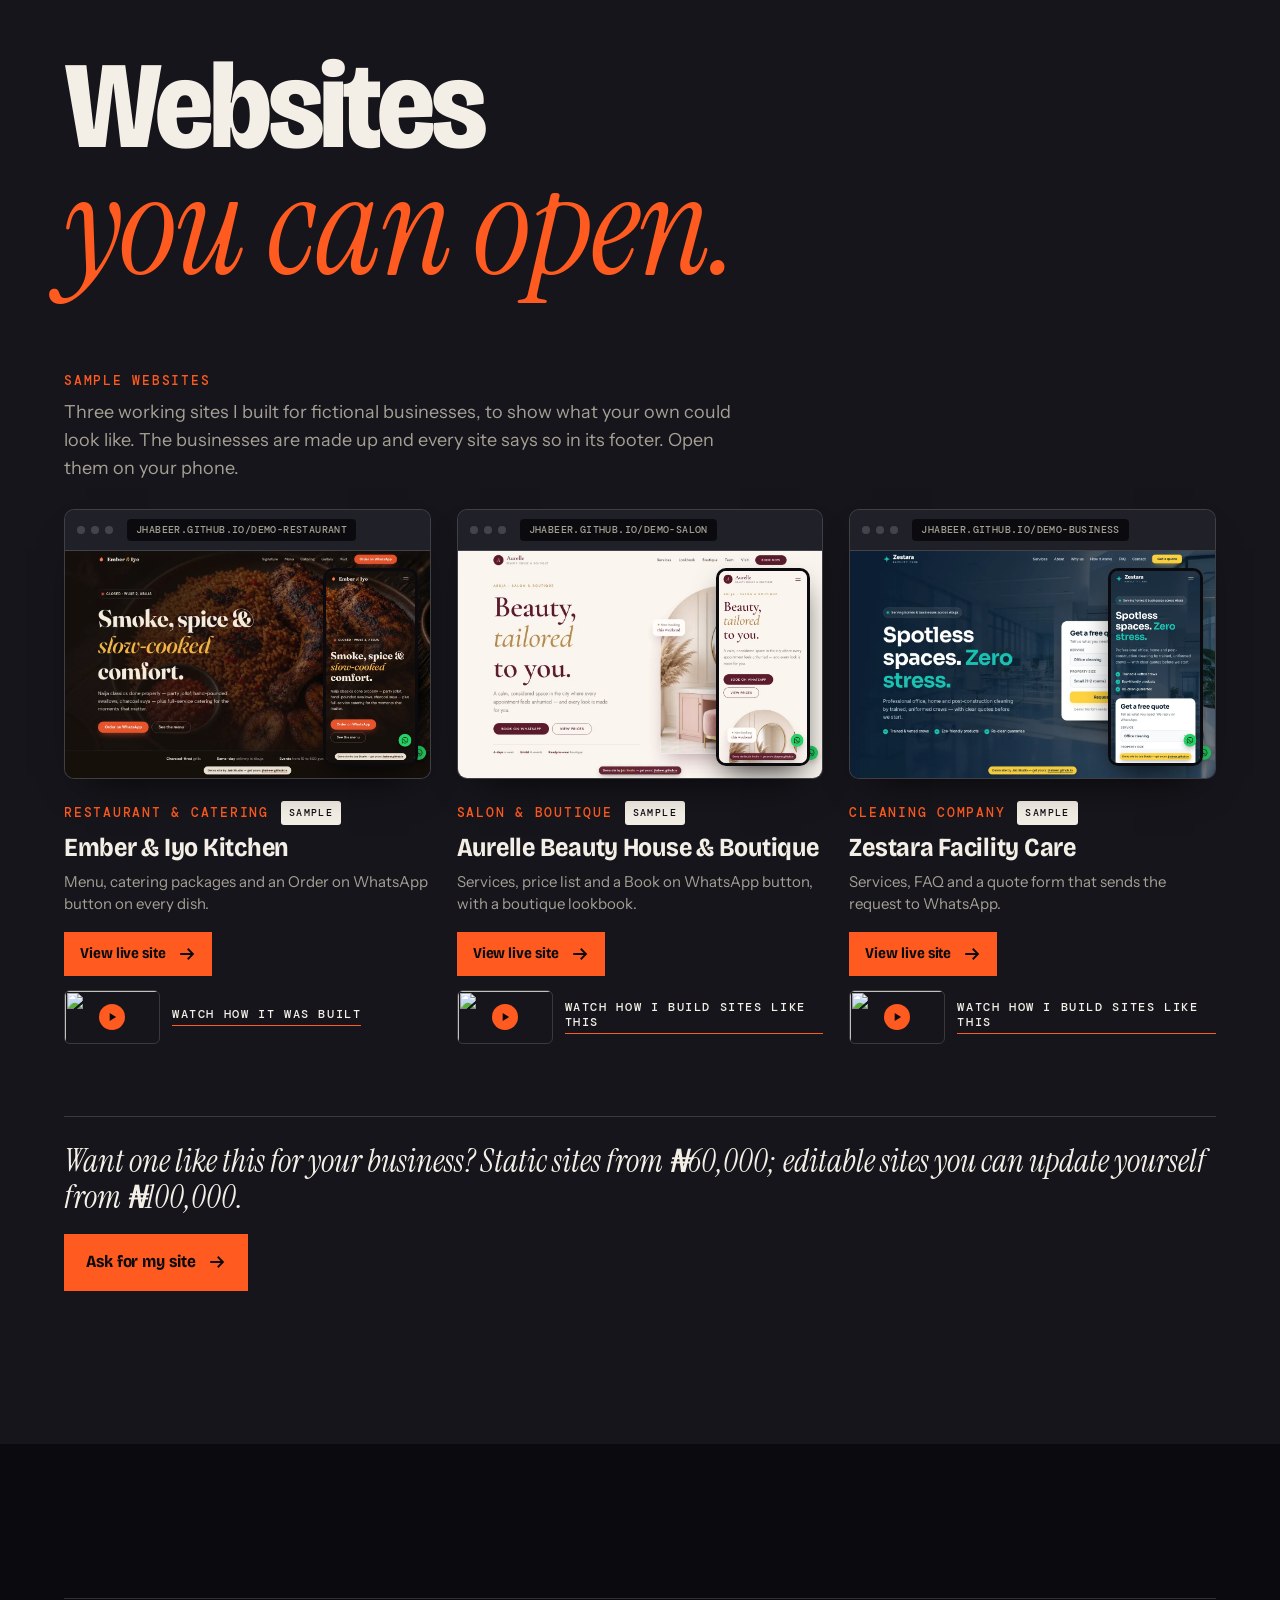
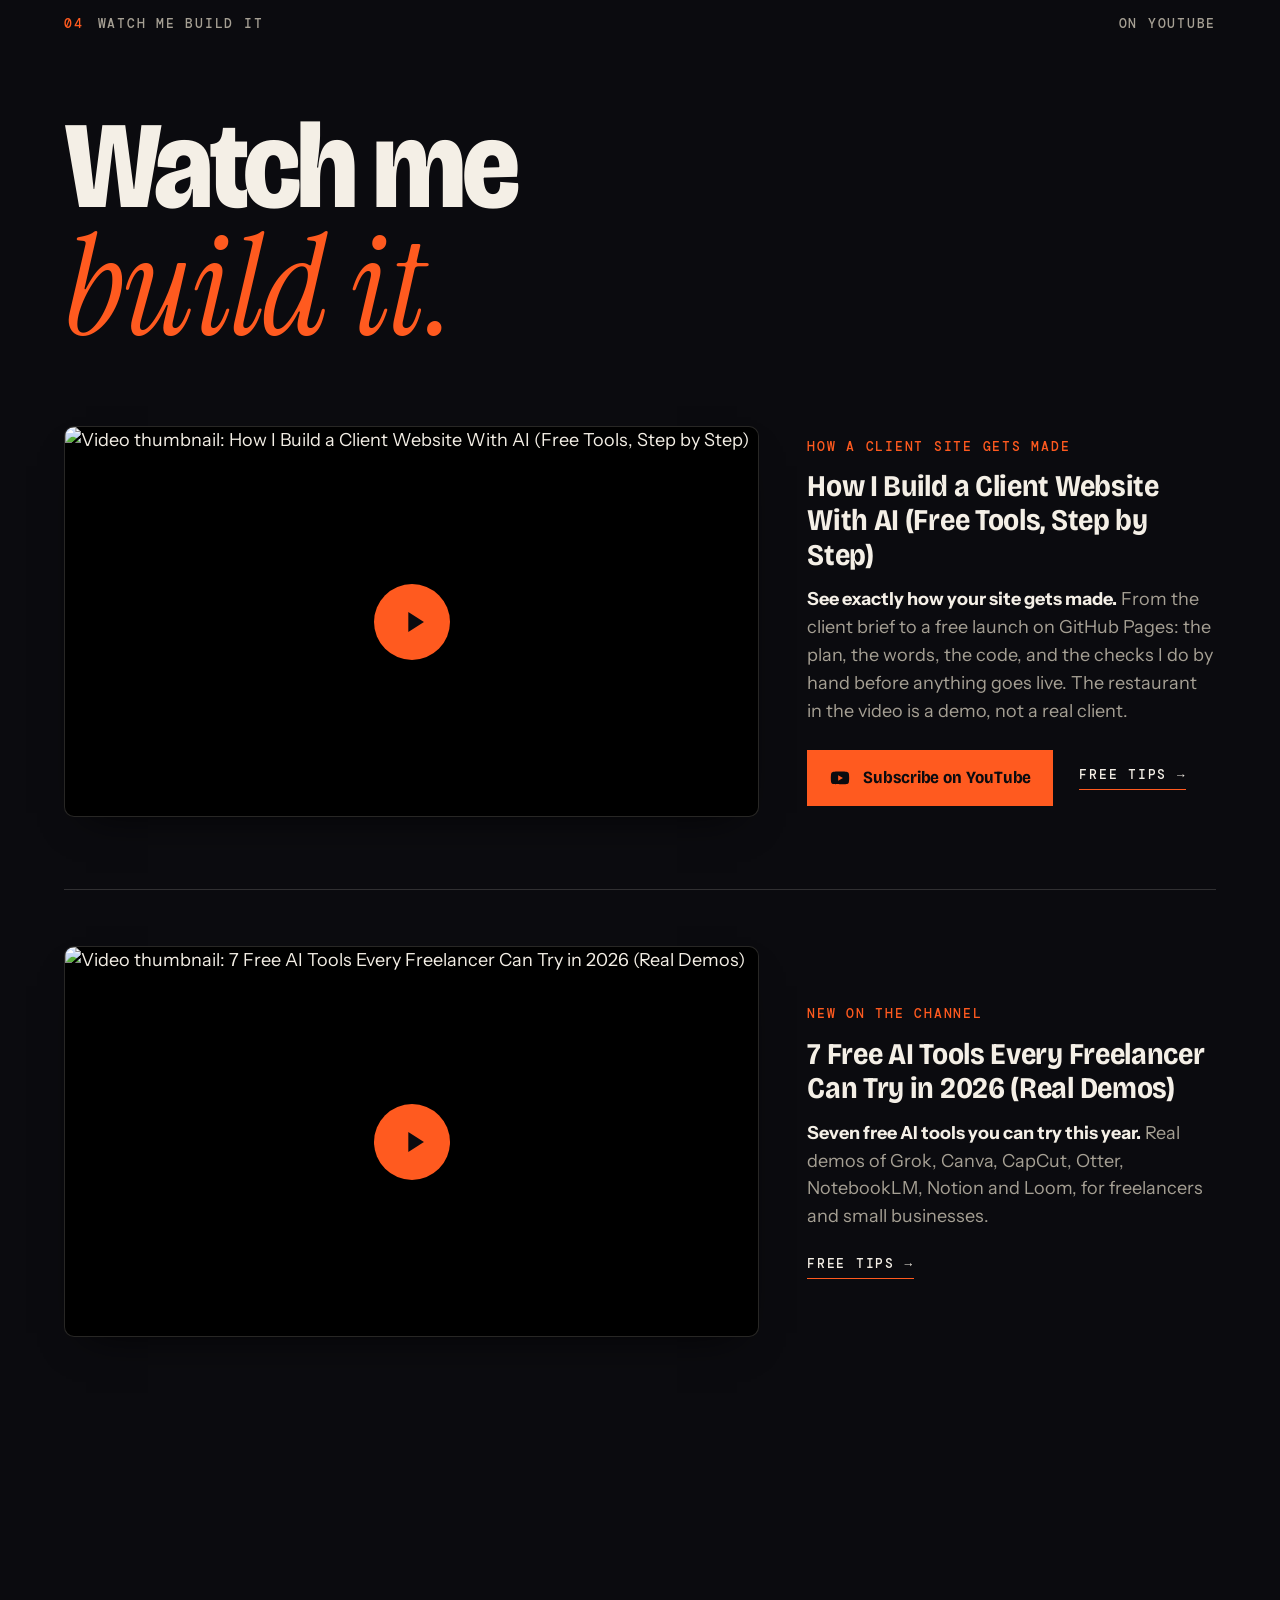
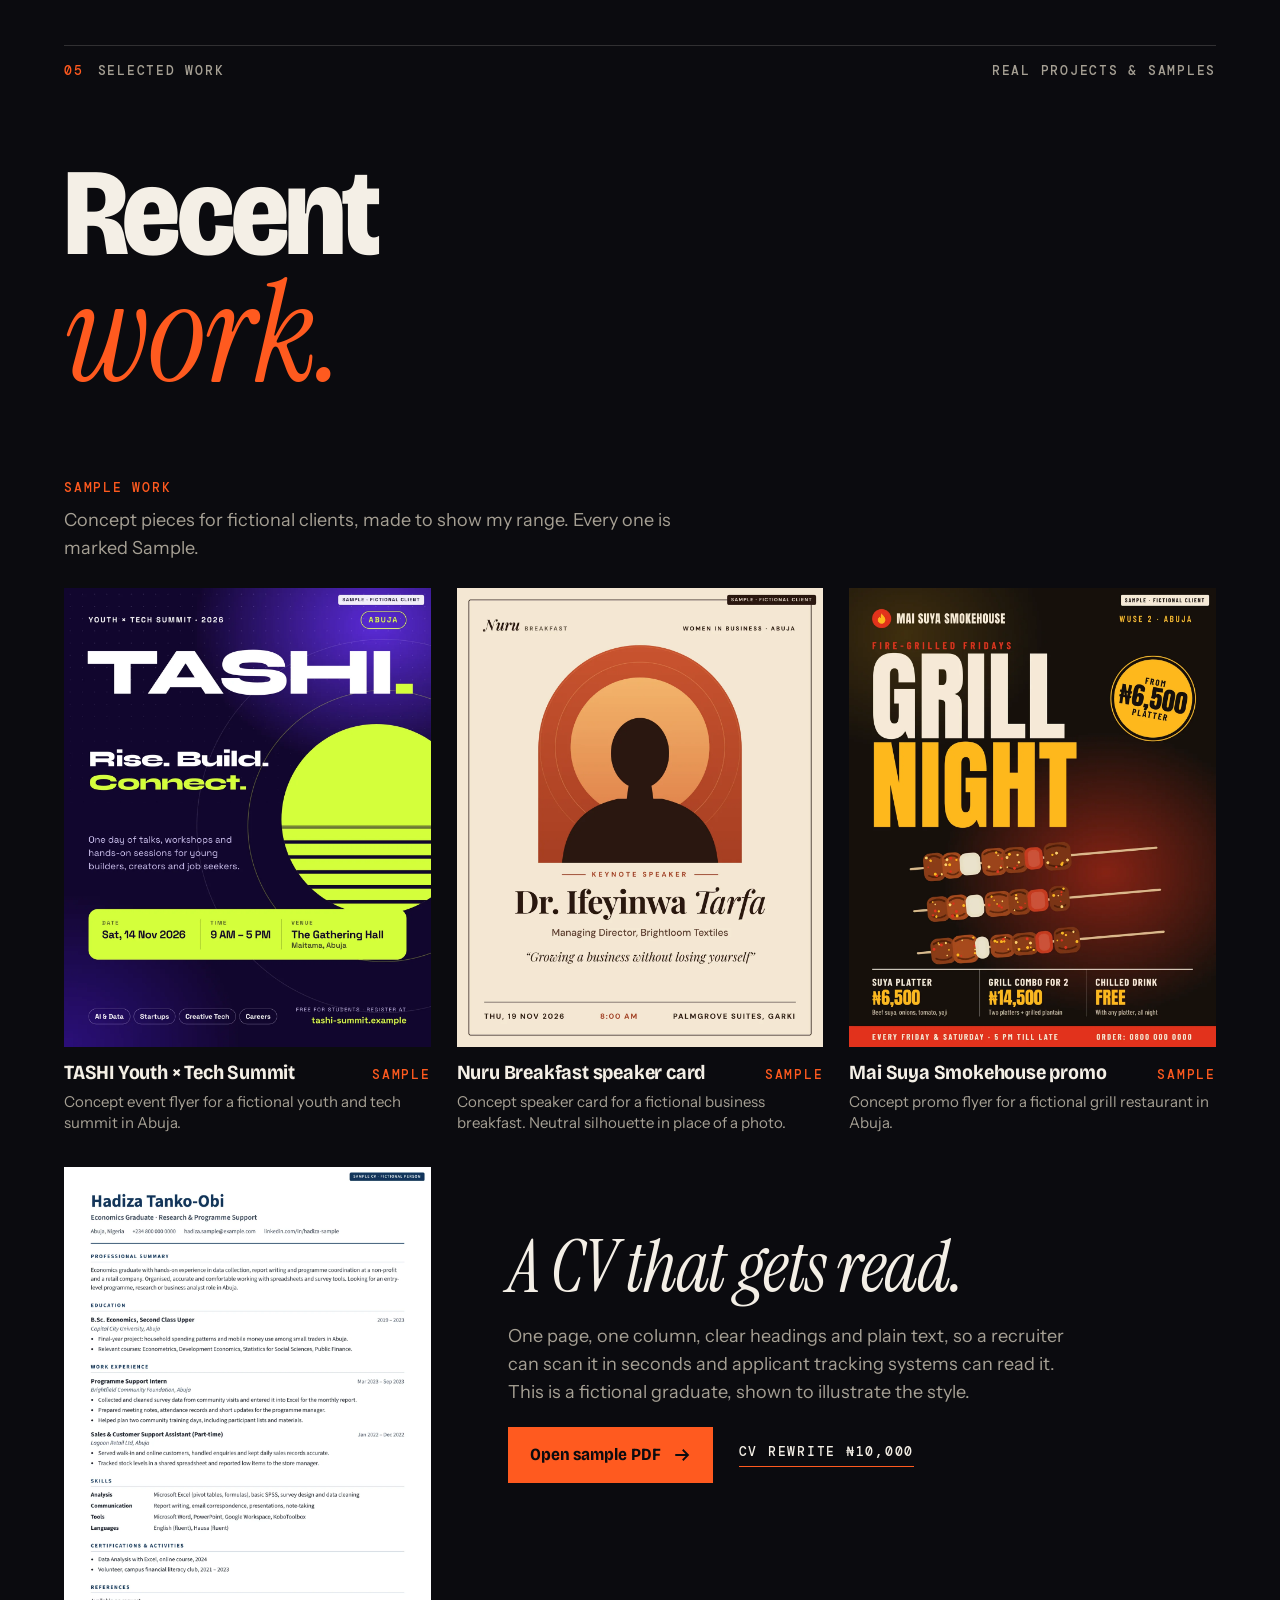
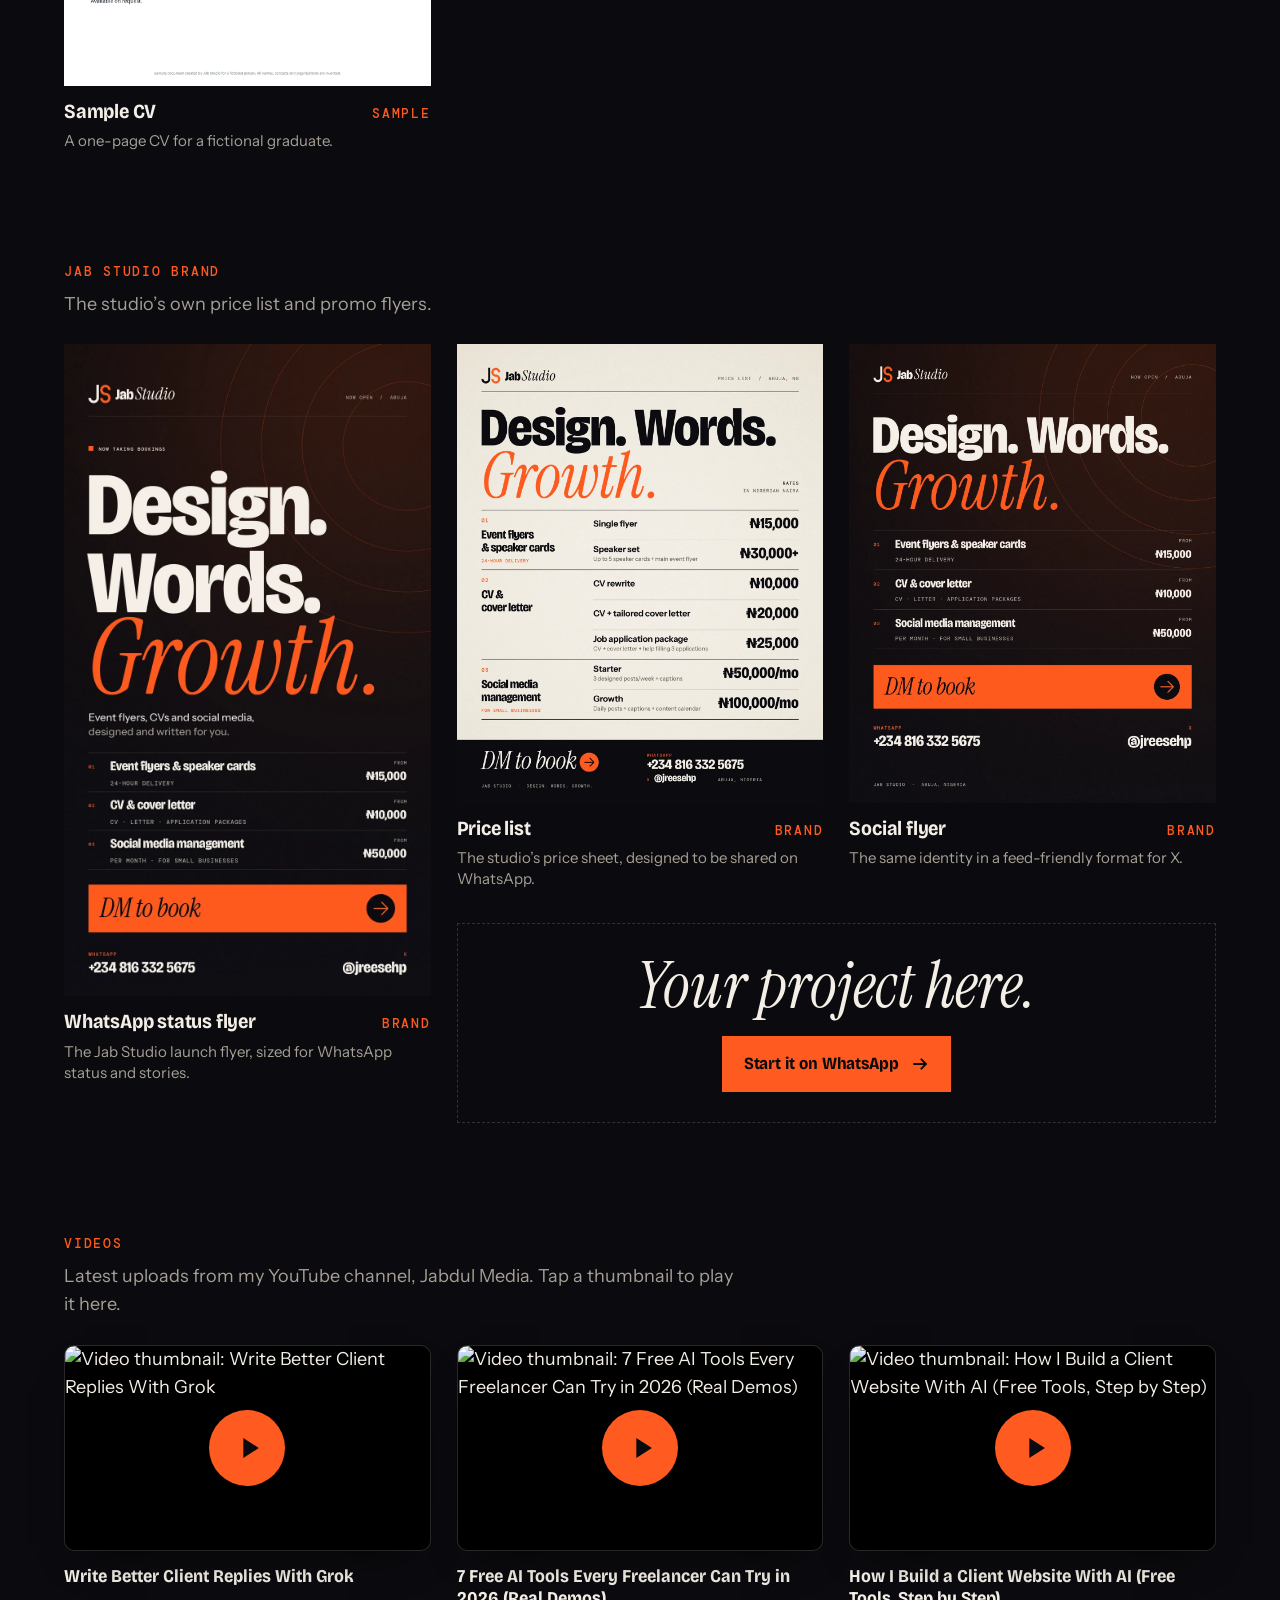
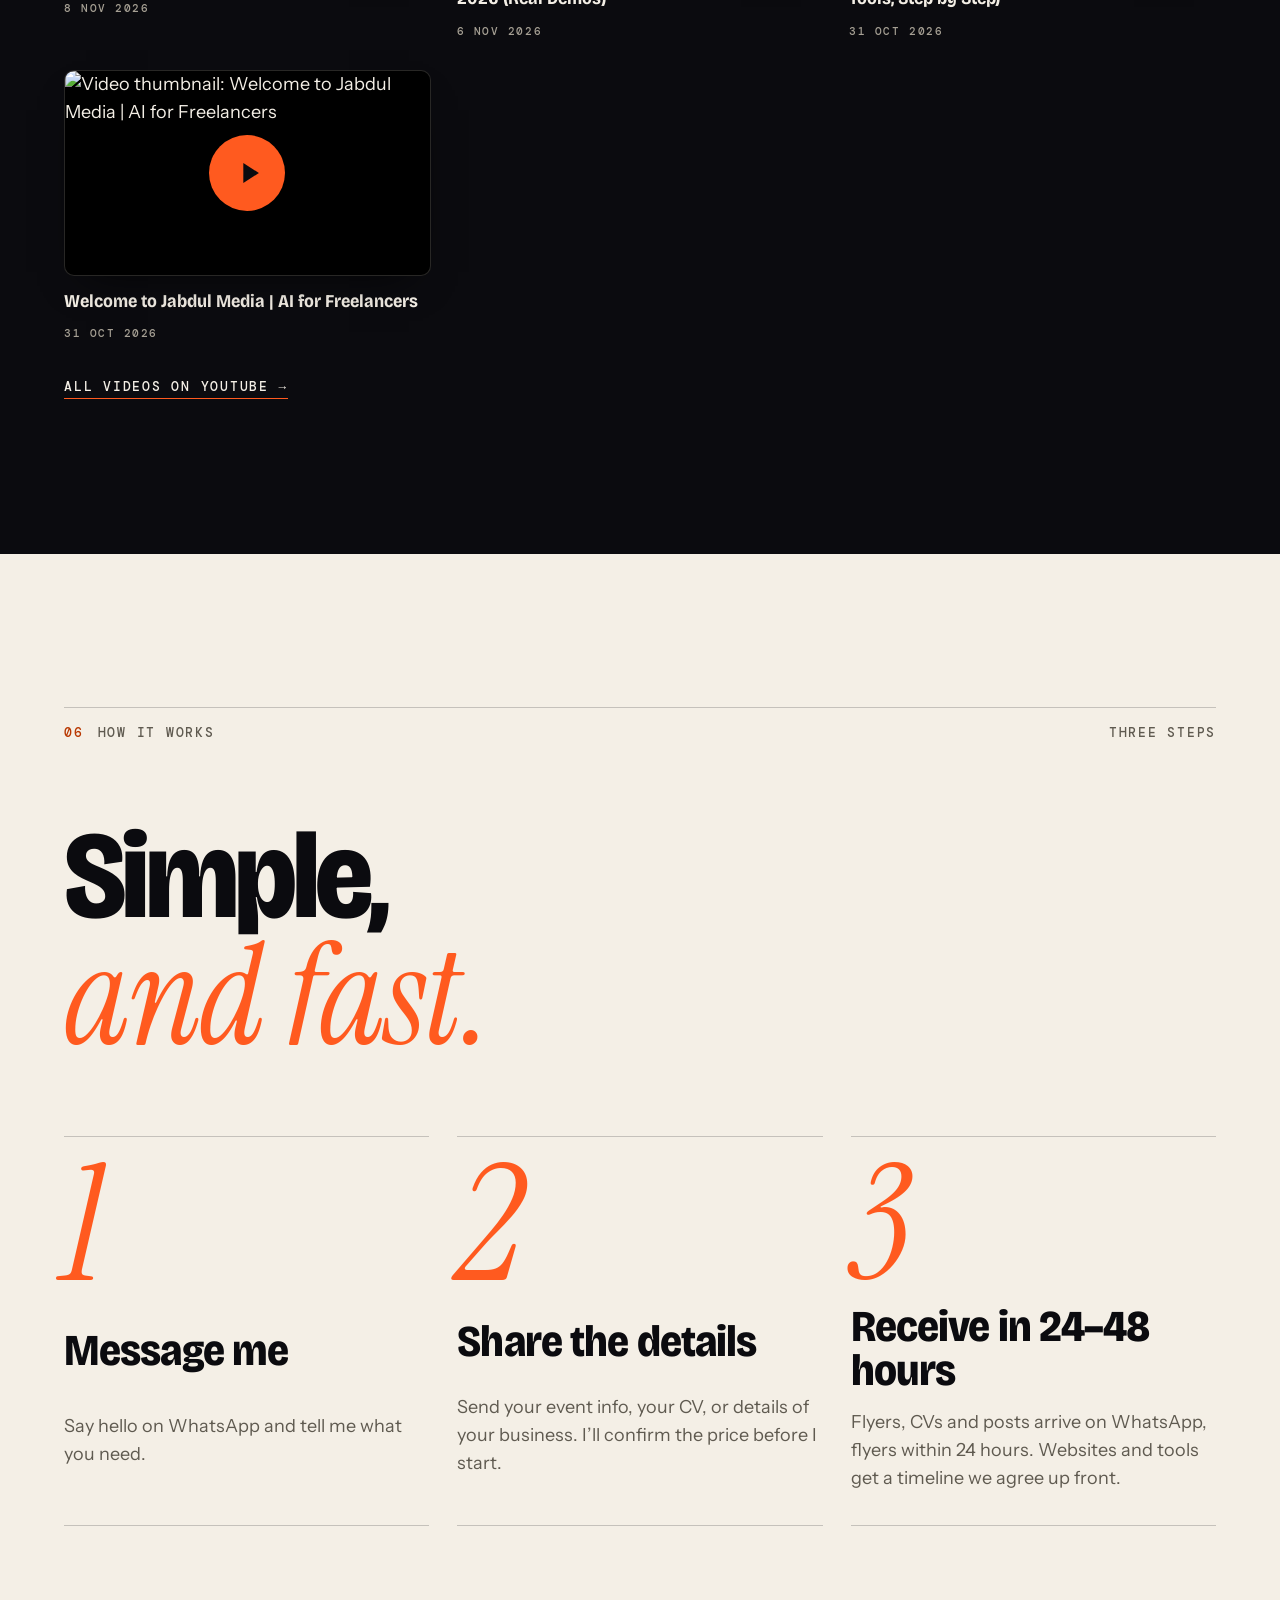
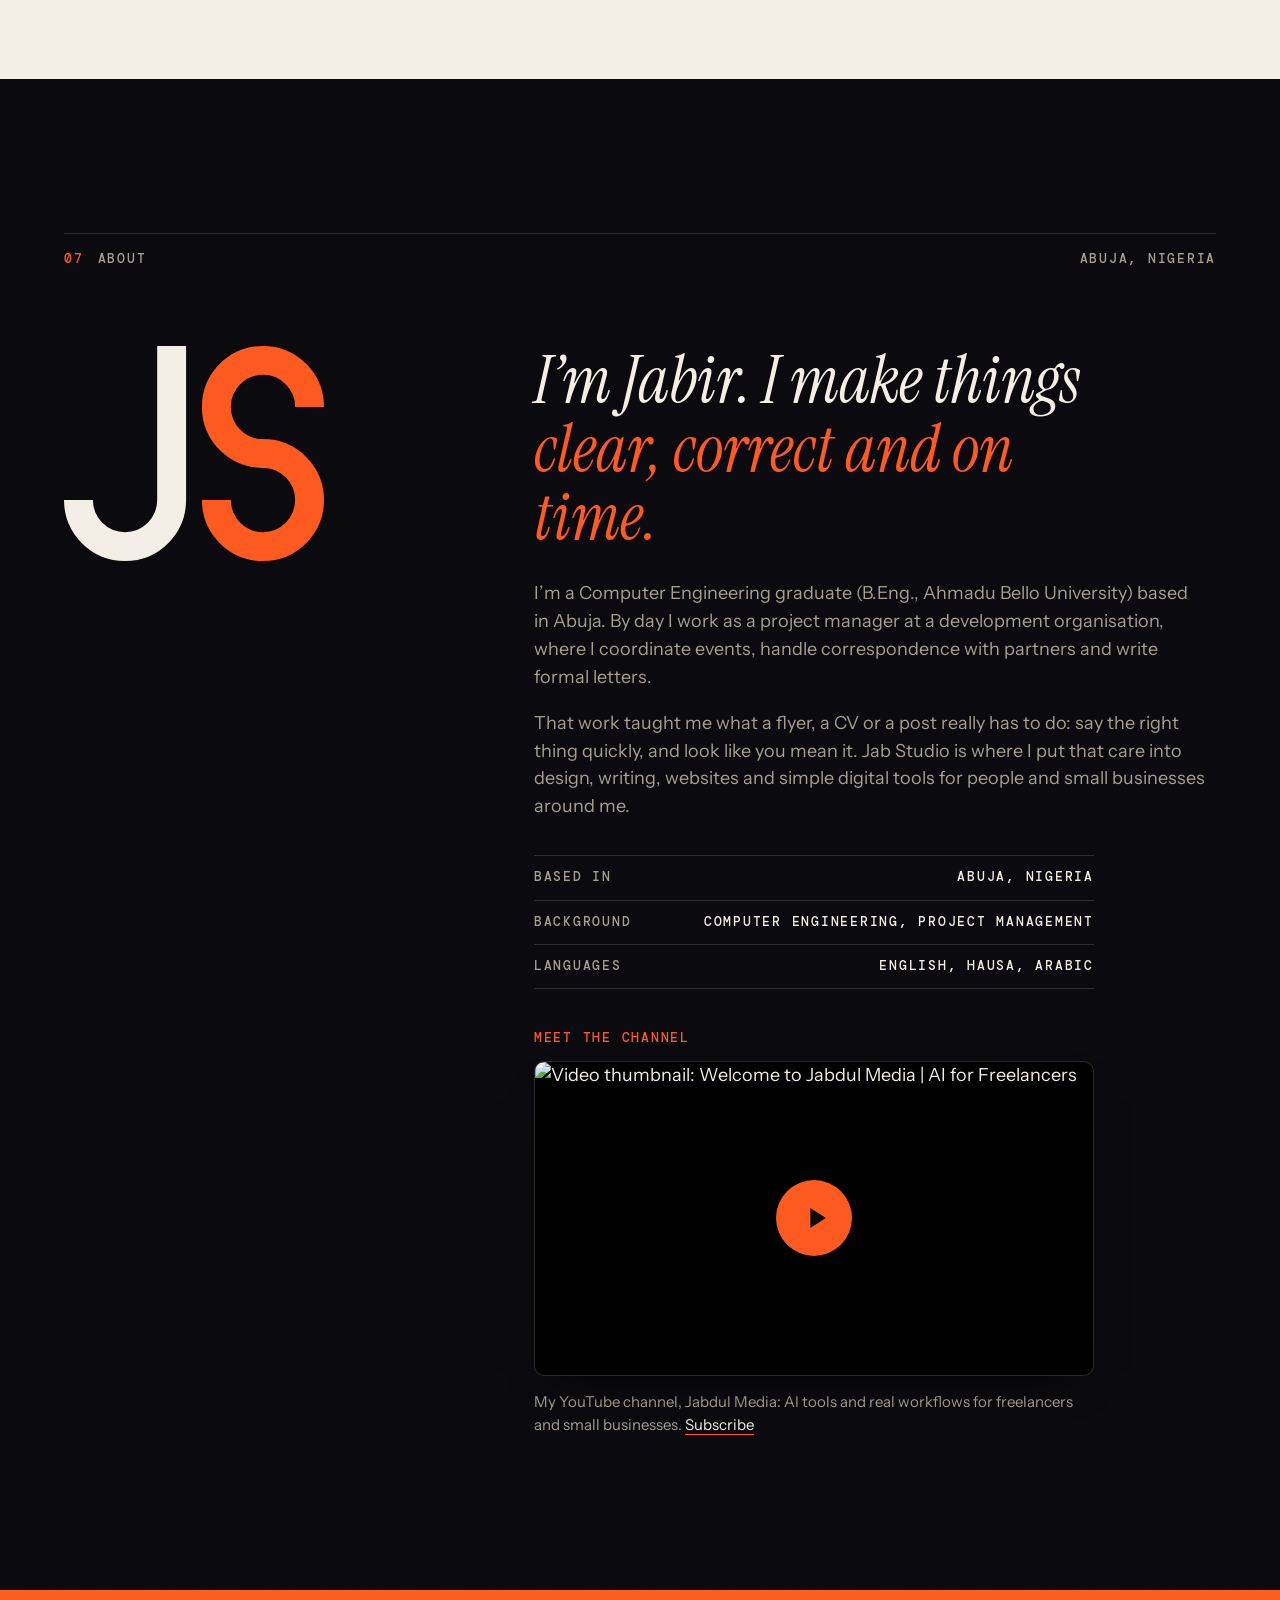
==== commit f7eb5b2f: "Add Video 2 to the Watch section and Free tips page Feature the 7 free AI tools video on the homepag" ====
--- a/index.html
+++ b/index.html
@@ -25,7 +25,7 @@
 <meta name="twitter:image" content="assets/og.png">
 <link rel="preload" href="assets/fonts/bricolage.woff2" as="font" type="font/woff2" crossorigin>
 <link rel="preload" href="assets/fonts/instrument-serif-italic.woff2" as="font" type="font/woff2" crossorigin>
-<link rel="stylesheet" href="assets/css/style.css?v=5">
+<link rel="stylesheet" href="assets/css/style.css?v=6">
 <script>document.documentElement.classList.add('js')</script>
 <script type="application/ld+json">{"@context":"https://schema.org","@type":"ProfessionalService","name":"Jab Studio","description":"Event flyers and speaker cards, CVs and cover letters, social media management, business websites and booking tools.","telephone":"+2348163325675","areaServed":"Abuja, Nigeria","address":{"@type":"PostalAddress","addressLocality":"Abuja","addressCountry":"NG"},"sameAs":["https://x.com/jreesehp","https://www.youtube.com/@jabdulmedia"]}</script>
 </head>
@@ -171,12 +171,23 @@
     <div class="watch-grid">
       <div class="reveal"><a class="yt" href="https://www.youtube.com/watch?v=dCk1QkY5rLQ" data-yt="dCk1QkY5rLQ" data-title="How I Build a Client Website With AI (Free Tools, Step by Step)" aria-label="Play video: How I Build a Client Website With AI (Free Tools, Step by Step)"><img src="https://i.ytimg.com/vi/dCk1QkY5rLQ/maxresdefault.jpg" width="1280" height="720" loading="lazy" decoding="async" alt="Video thumbnail: How I Build a Client Website With AI (Free Tools, Step by Step)"><span class="play"><svg viewBox="0 0 24 24" aria-hidden="true"><path d="M8 5v14l11-7z" fill="currentColor"/></svg></span></a></div>
       <div class="watch-copy reveal" style="--d:.08s">
-        <span class="mono k">New on the channel</span>
+        <span class="mono k">How a client site gets made</span>
         <h3>How I Build a Client Website With AI (Free Tools, Step by Step)</h3>
         <p><strong>See exactly how your site gets made.</strong> From the client brief to a free launch on GitHub Pages: the plan, the words, the code, and the checks I do by hand before anything goes live. The restaurant in the video is a demo, not a real client.</p>
         <div class="watch-cta">
           <a class="btn yt-sub" href="https://www.youtube.com/@jabdulmedia?sub_confirmation=1" target="_blank" rel="noopener"><svg viewBox="0 0 24 24" aria-hidden="true"><path fill="currentColor" d="M21.6 7.2a2.5 2.5 0 0 0-1.8-1.8C18.2 5 12 5 12 5s-6.2 0-7.8.4A2.5 2.5 0 0 0 2.4 7.2C2 8.8 2 12 2 12s0 3.2.4 4.8a2.5 2.5 0 0 0 1.8 1.8C5.8 19 12 19 12 19s6.2 0 7.8-.4a2.5 2.5 0 0 0 1.8-1.8c.4-1.6.4-4.8.4-4.8s0-3.2-.4-4.8zM10 15V9l5.2 3z"/></svg> Subscribe on YouTube</a>
-          <a class="tl mono" href="tips/">Free tips &rarr;</a>
+          <a class="tl mono" href="tips/#topics">Free tips &rarr;</a>
+        </div>
+      </div>
+    </div>
+    <div class="watch-grid">
+      <div class="reveal"><a class="yt" href="https://www.youtube.com/watch?v=s83F8rLxg80" data-yt="s83F8rLxg80" data-title="7 Free AI Tools Every Freelancer Can Try in 2026 (Real Demos)" aria-label="Play video: 7 Free AI Tools Every Freelancer Can Try in 2026 (Real Demos)"><img src="https://i.ytimg.com/vi/s83F8rLxg80/maxresdefault.jpg" width="1280" height="720" loading="lazy" decoding="async" alt="Video thumbnail: 7 Free AI Tools Every Freelancer Can Try in 2026 (Real Demos)"><span class="play"><svg viewBox="0 0 24 24" aria-hidden="true"><path d="M8 5v14l11-7z" fill="currentColor"/></svg></span></a></div>
+      <div class="watch-copy reveal" style="--d:.08s">
+        <span class="mono k">New on the channel</span>
+        <h3>7 Free AI Tools Every Freelancer Can Try in 2026 (Real Demos)</h3>
+        <p><strong>Seven free AI tools you can try this year.</strong> Real demos of Grok, Canva, CapCut, Otter, NotebookLM, Notion and Loom, for freelancers and small businesses.</p>
+        <div class="watch-cta">
+          <a class="tl mono" href="tips/#tools">Free tips &rarr;</a>
         </div>
       </div>
     </div>
--- a/assets/css/style.css
+++ b/assets/css/style.css
@@ -330,6 +330,8 @@
 .tl{color:var(--cream);text-decoration:none;border-bottom:1px solid var(--orange);padding-bottom:3px}
 .tl:hover{color:var(--orange)}
 @media (min-width:900px){.watch-grid{grid-template-columns:1.7fr 1fr;gap:48px;align-items:center}}
+.watch-grid + .watch-grid{margin-top:clamp(40px,6vw,72px);padding-top:clamp(36px,5vw,56px);border-top:1px solid var(--rule-d)}
+.tips-feature .tip-list{margin-top:clamp(28px,4.5vw,48px)}
 
 /* videos grid in work */
 .vlabel{margin-top:clamp(40px,6vw,72px)}
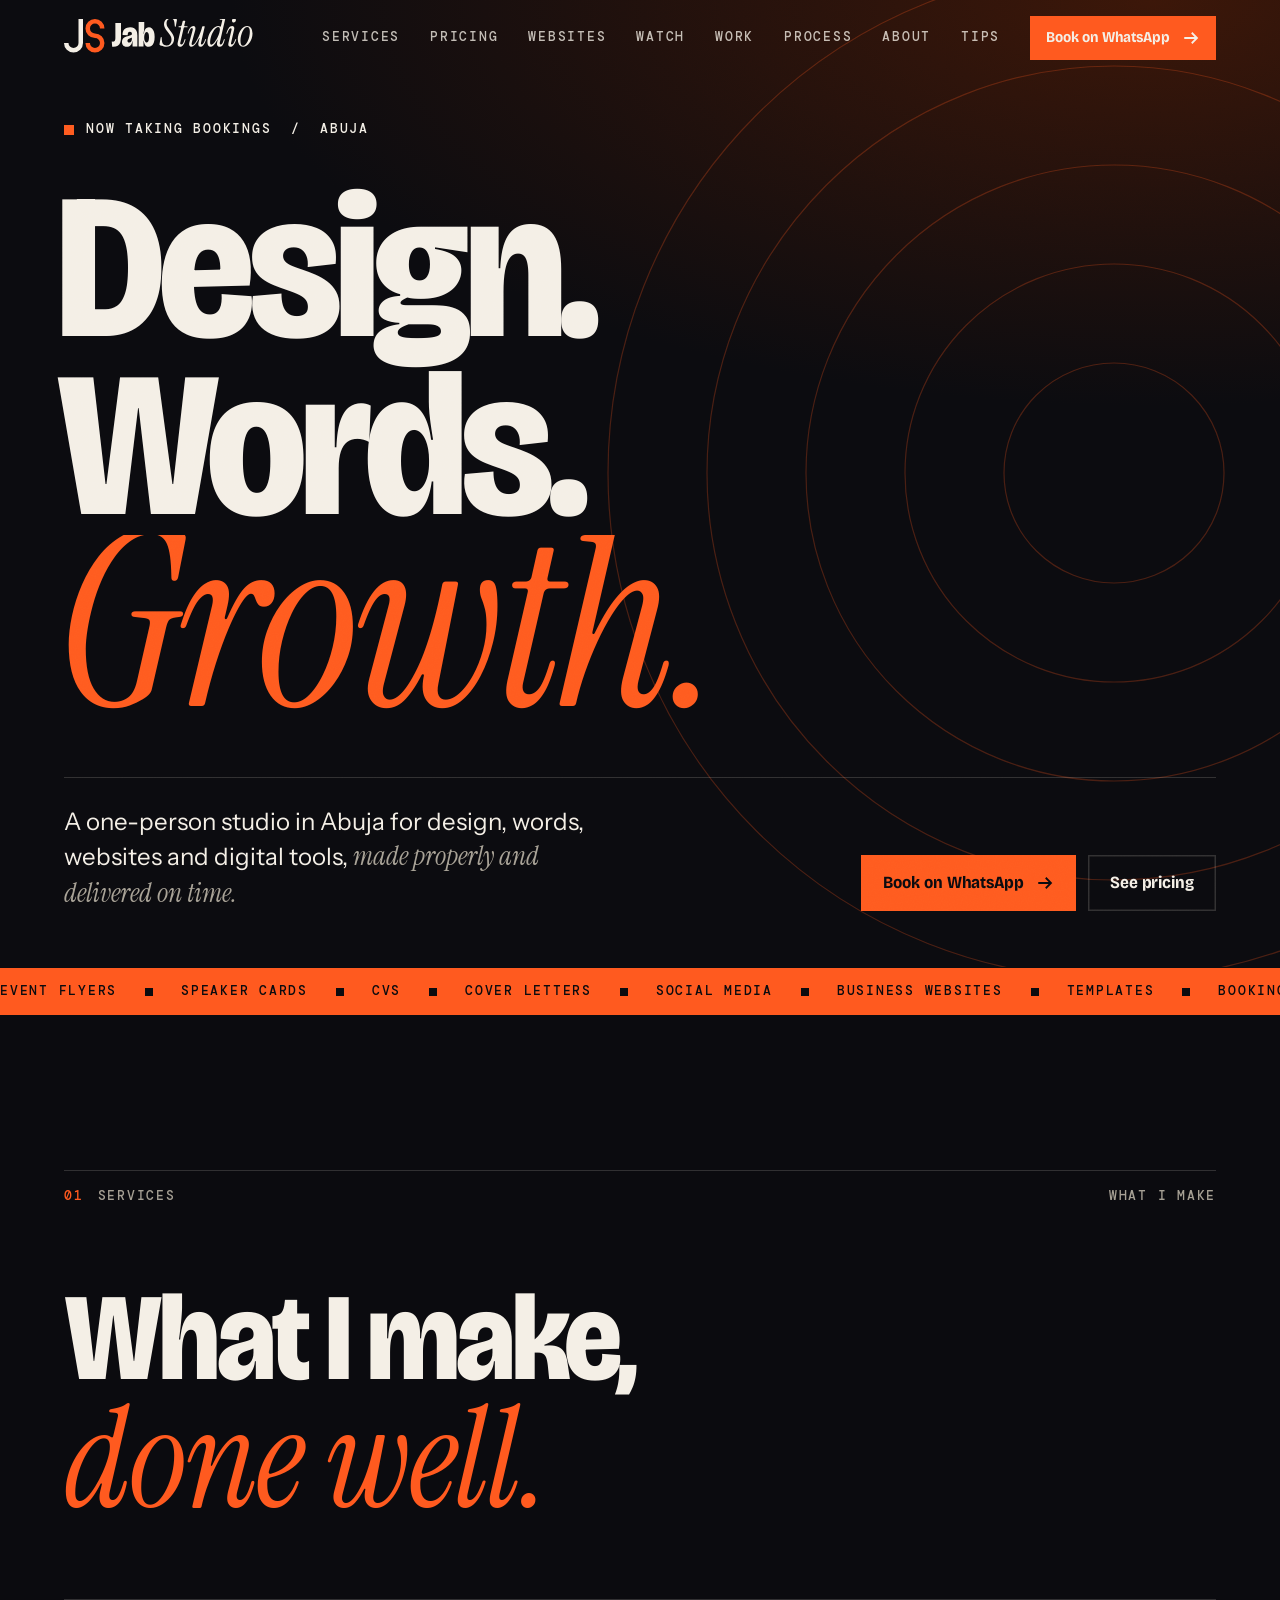
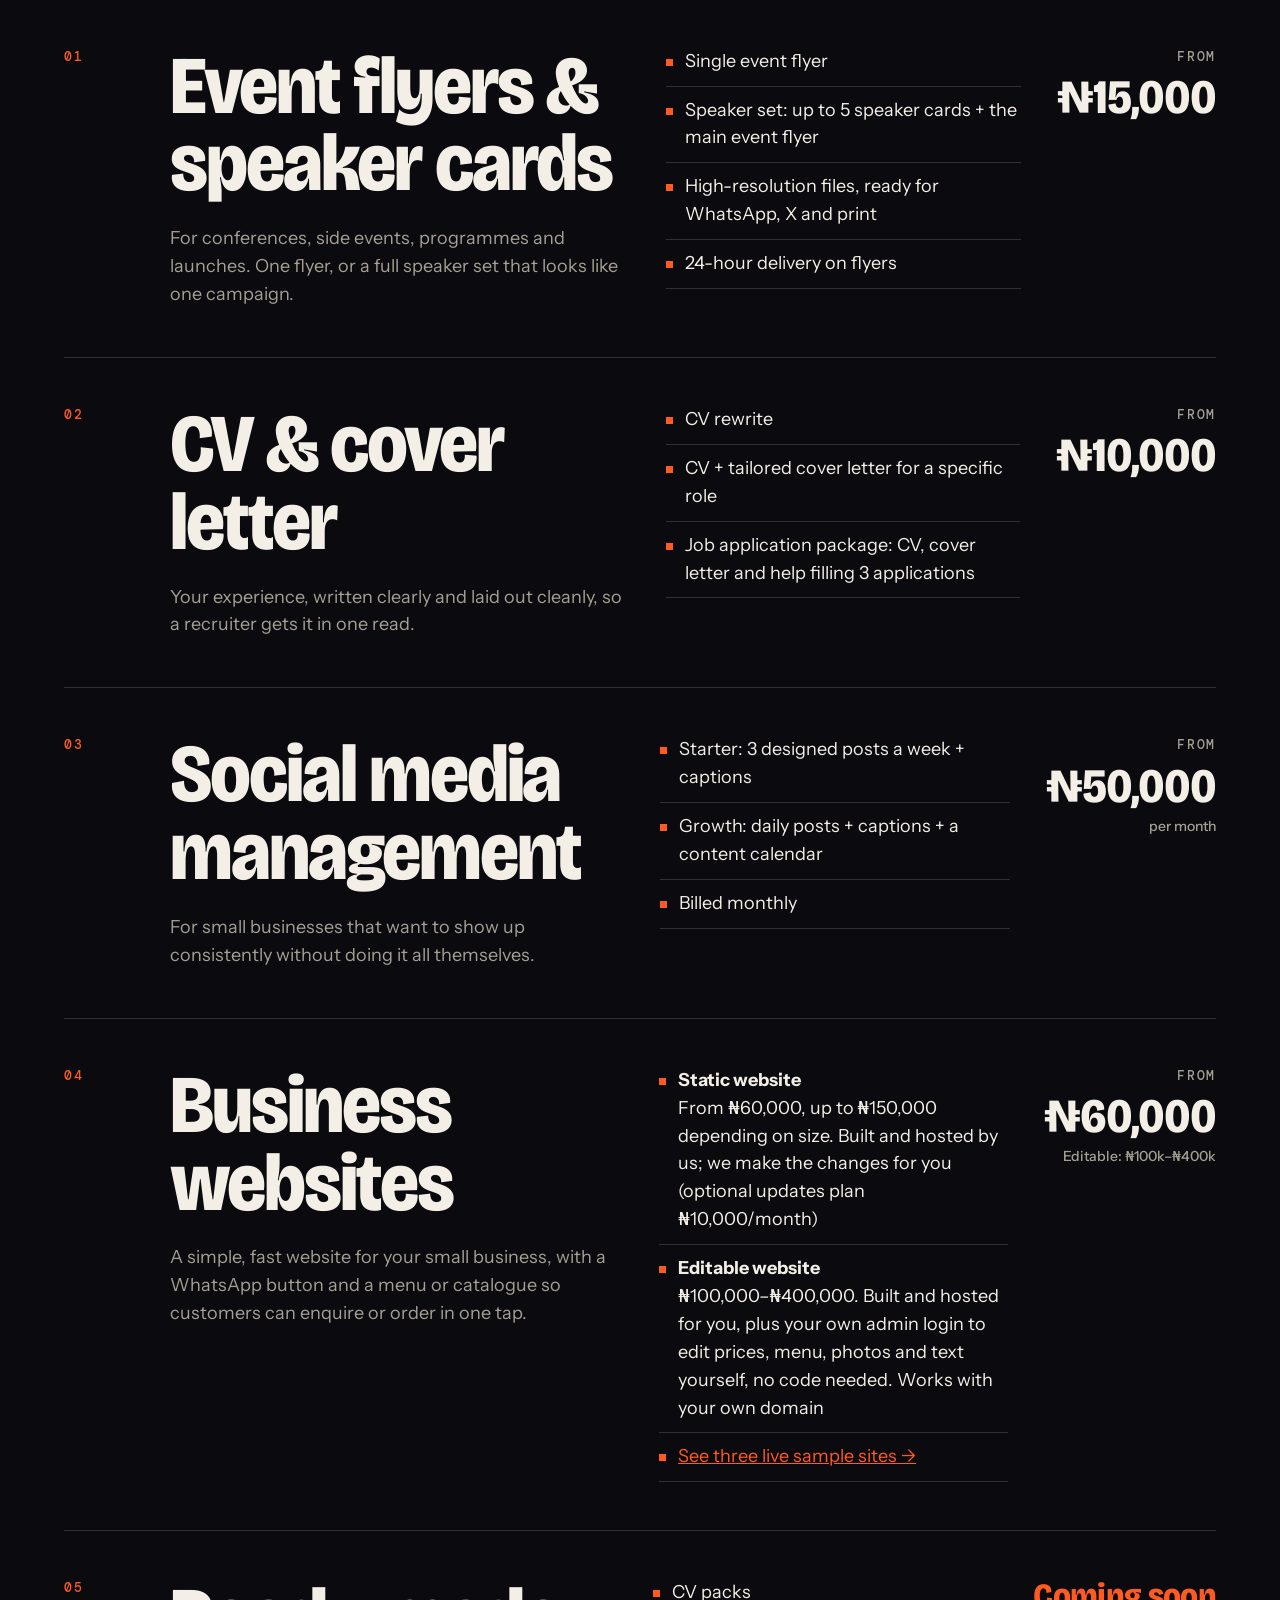
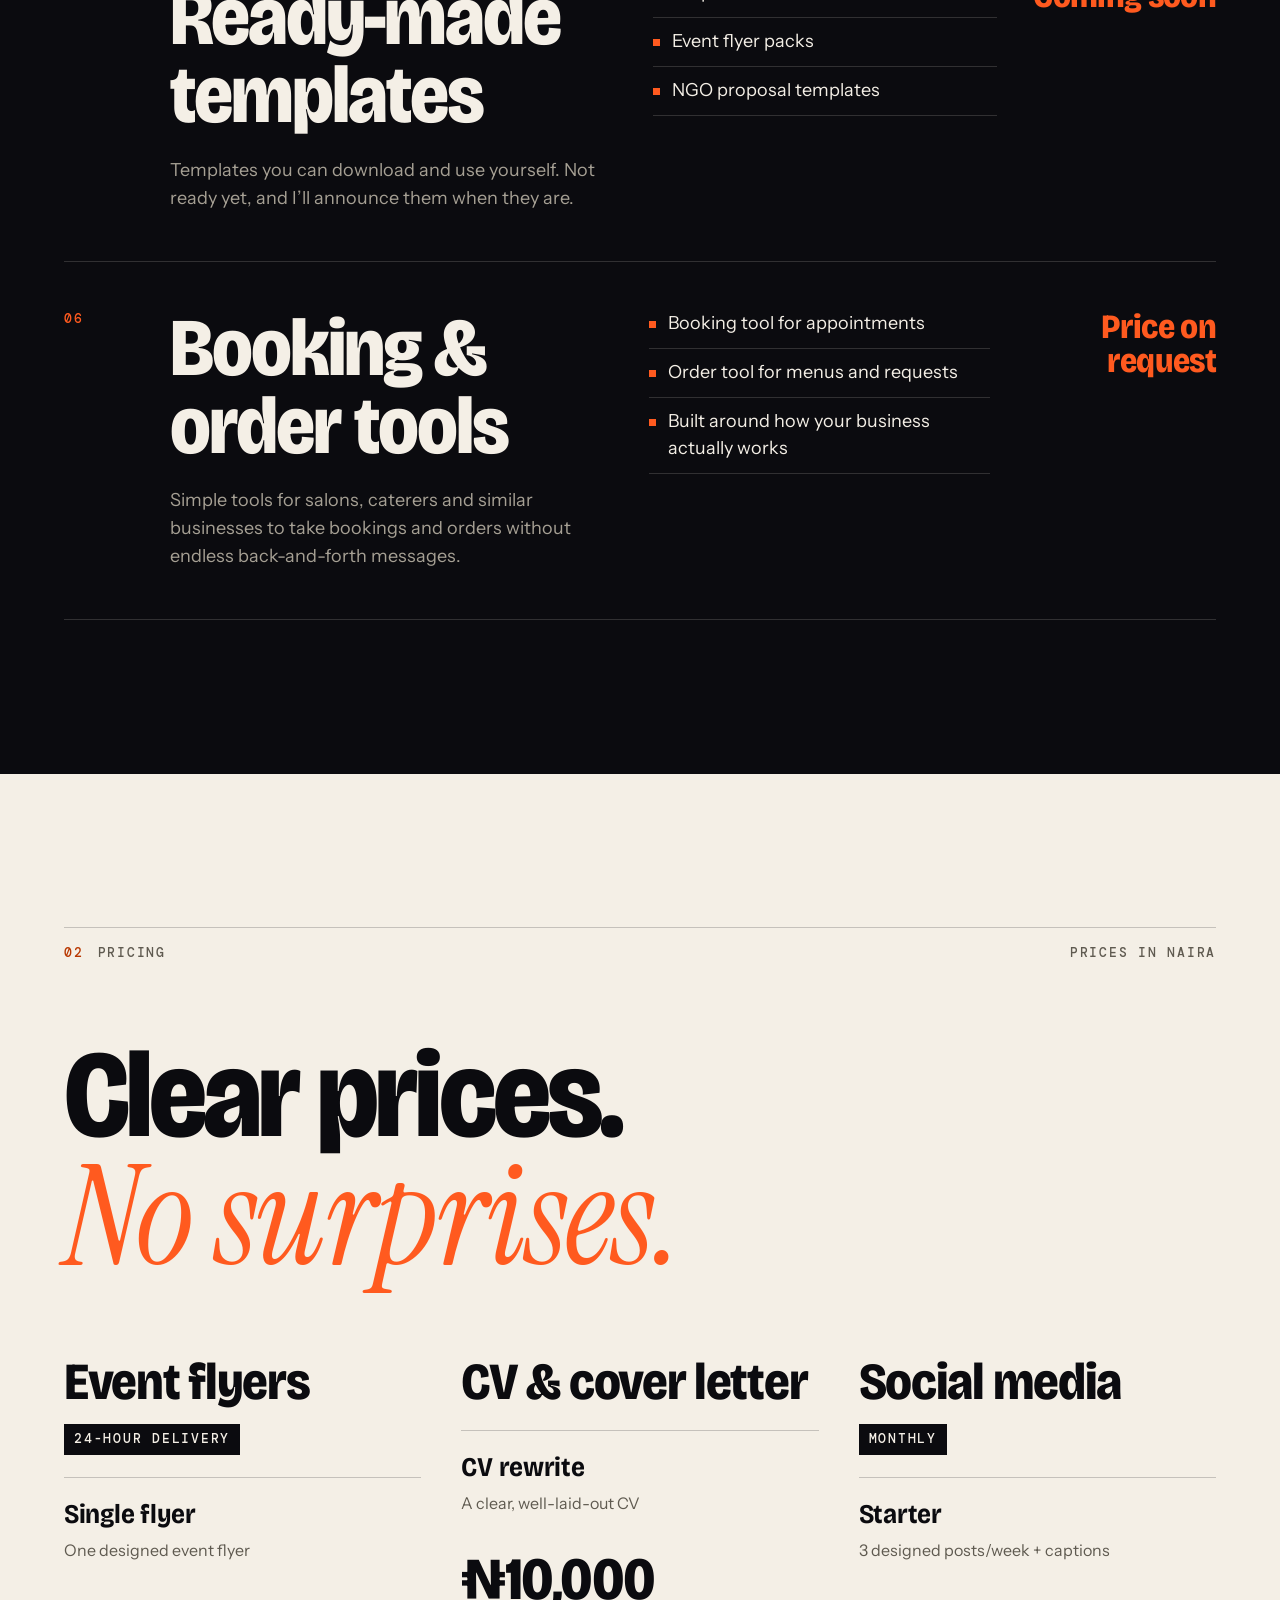
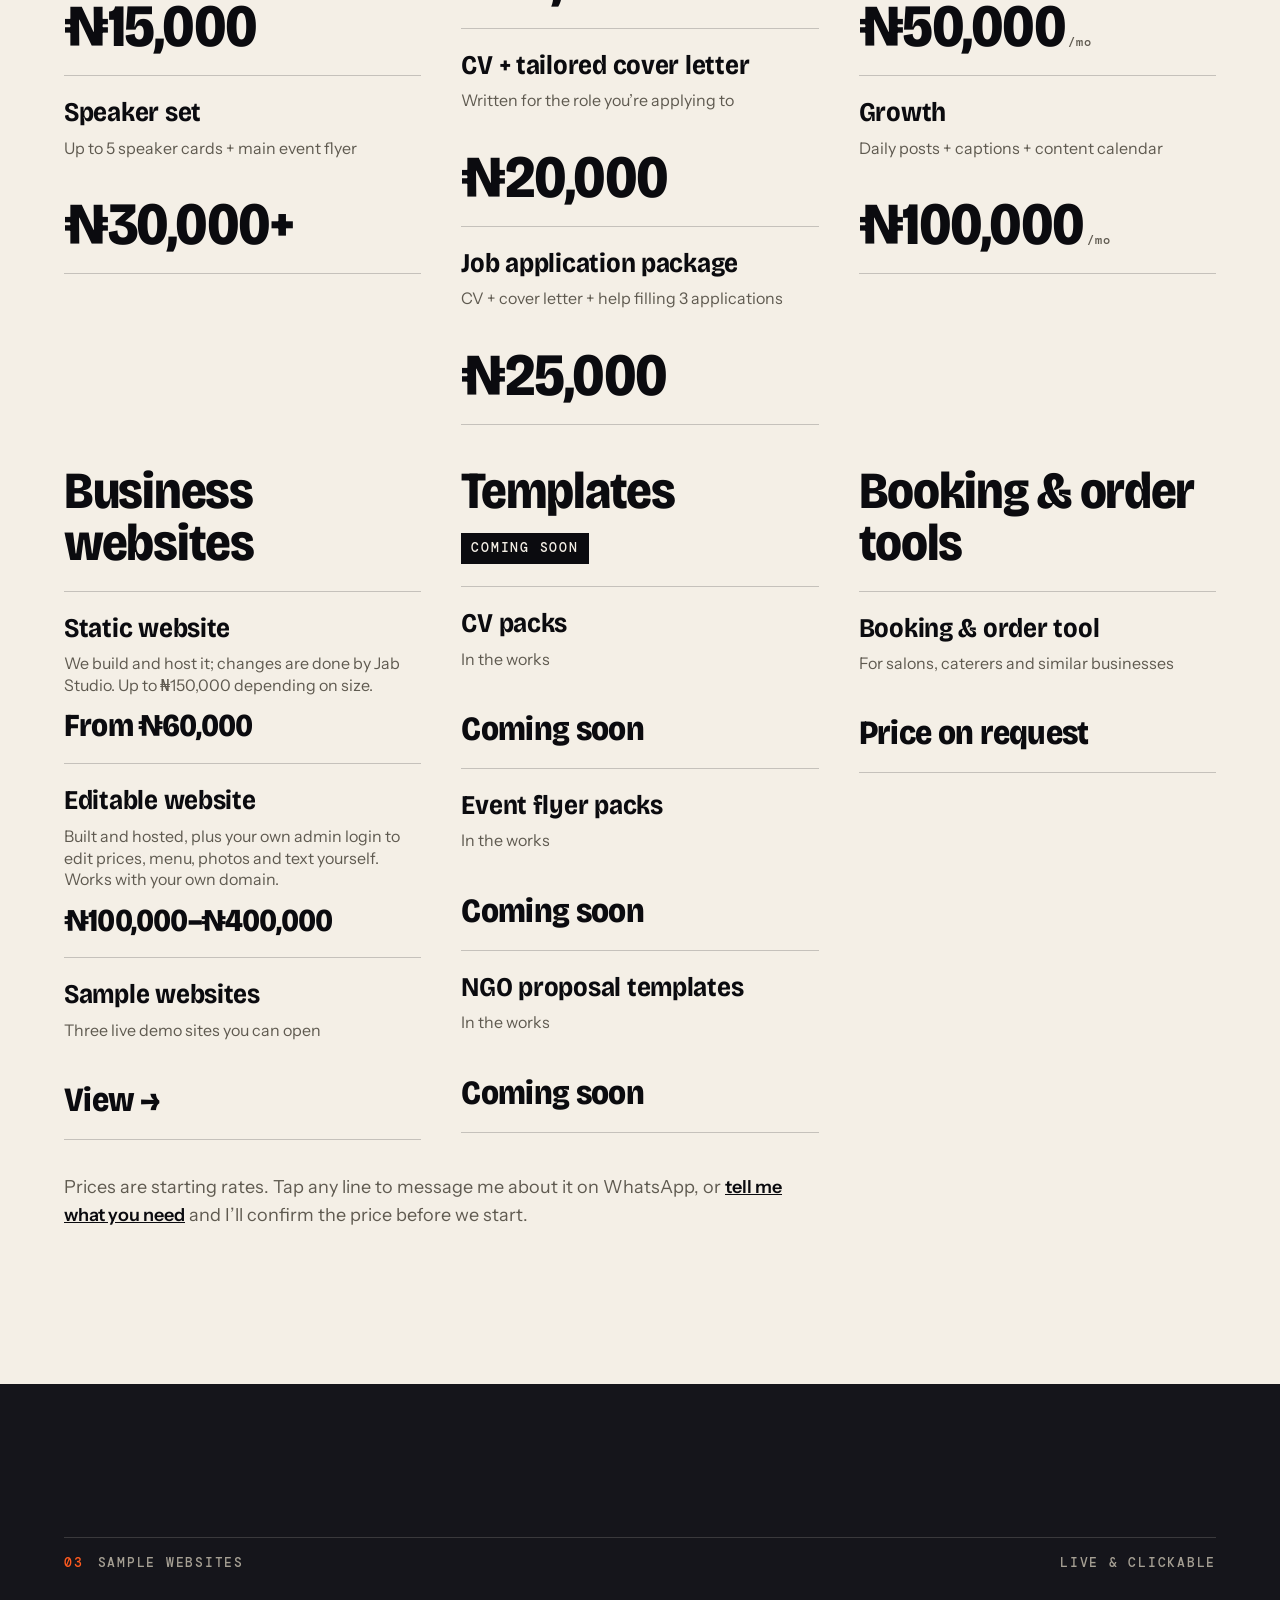
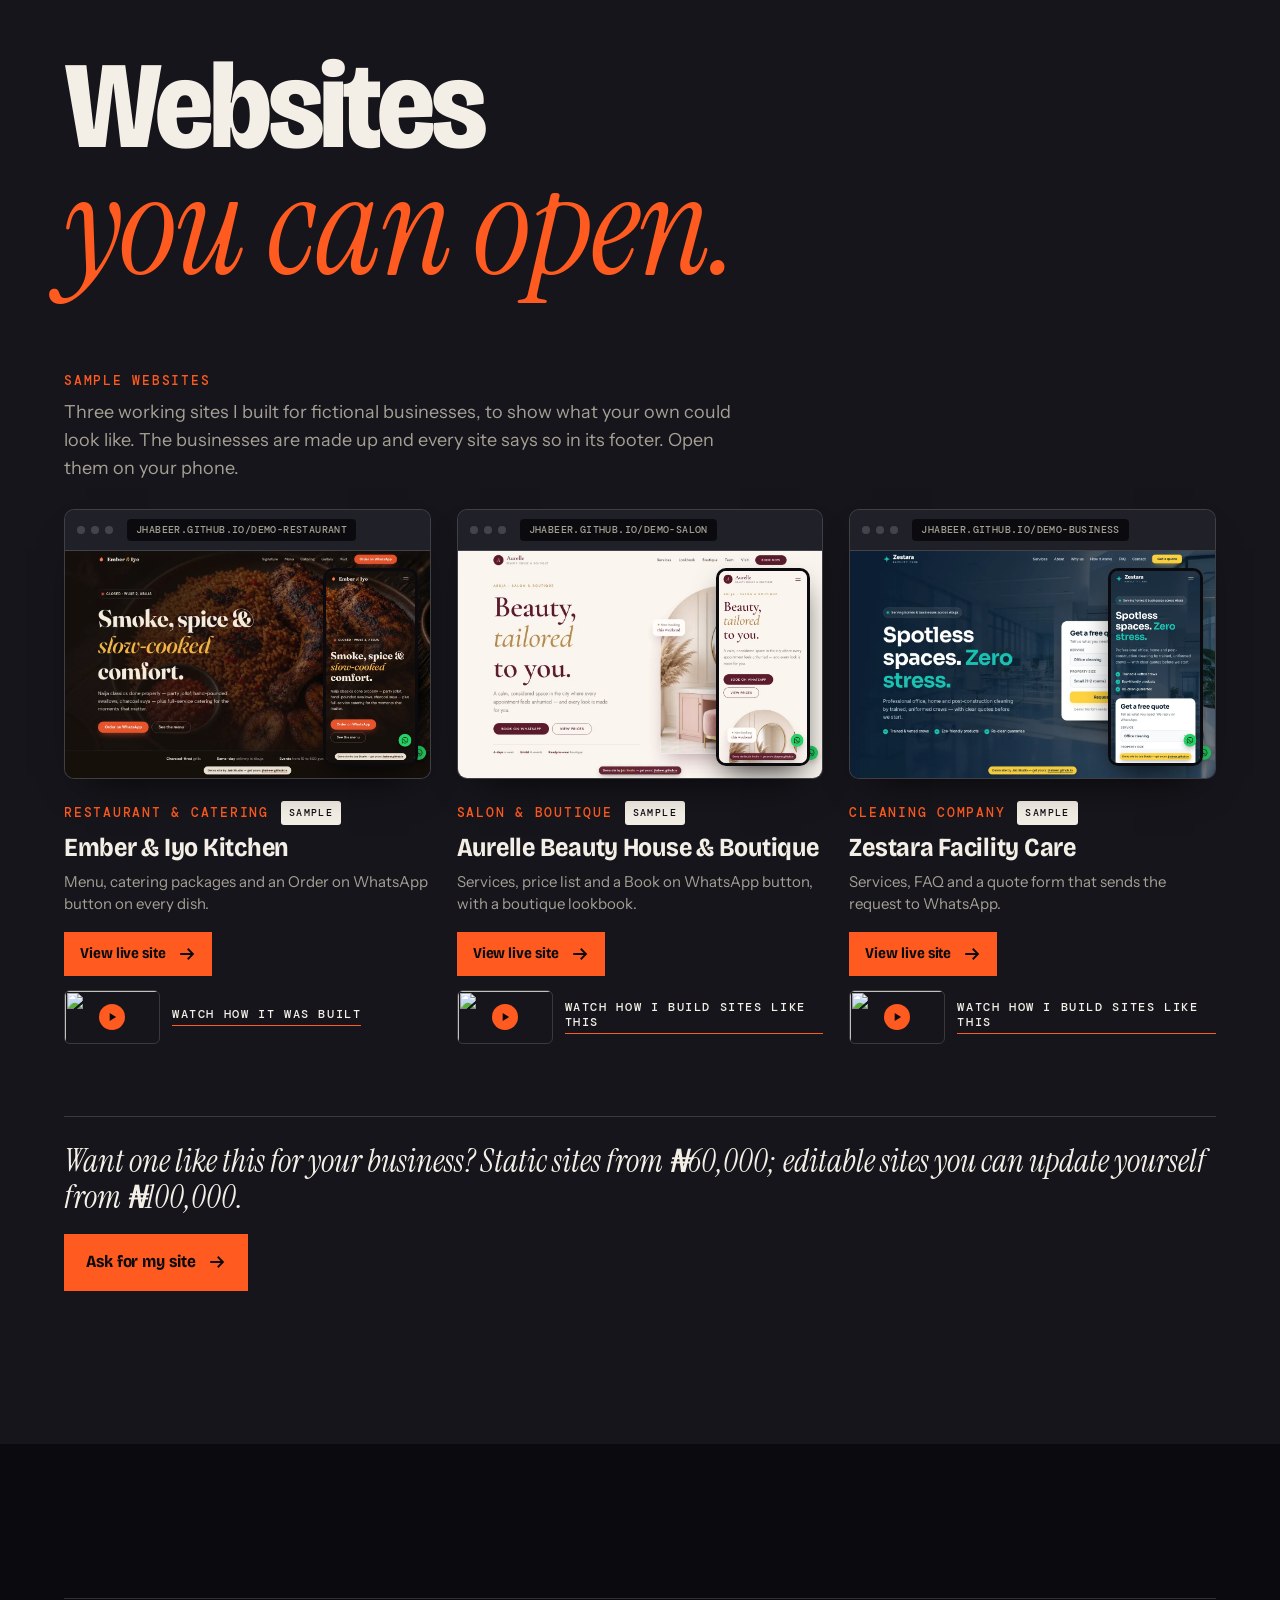
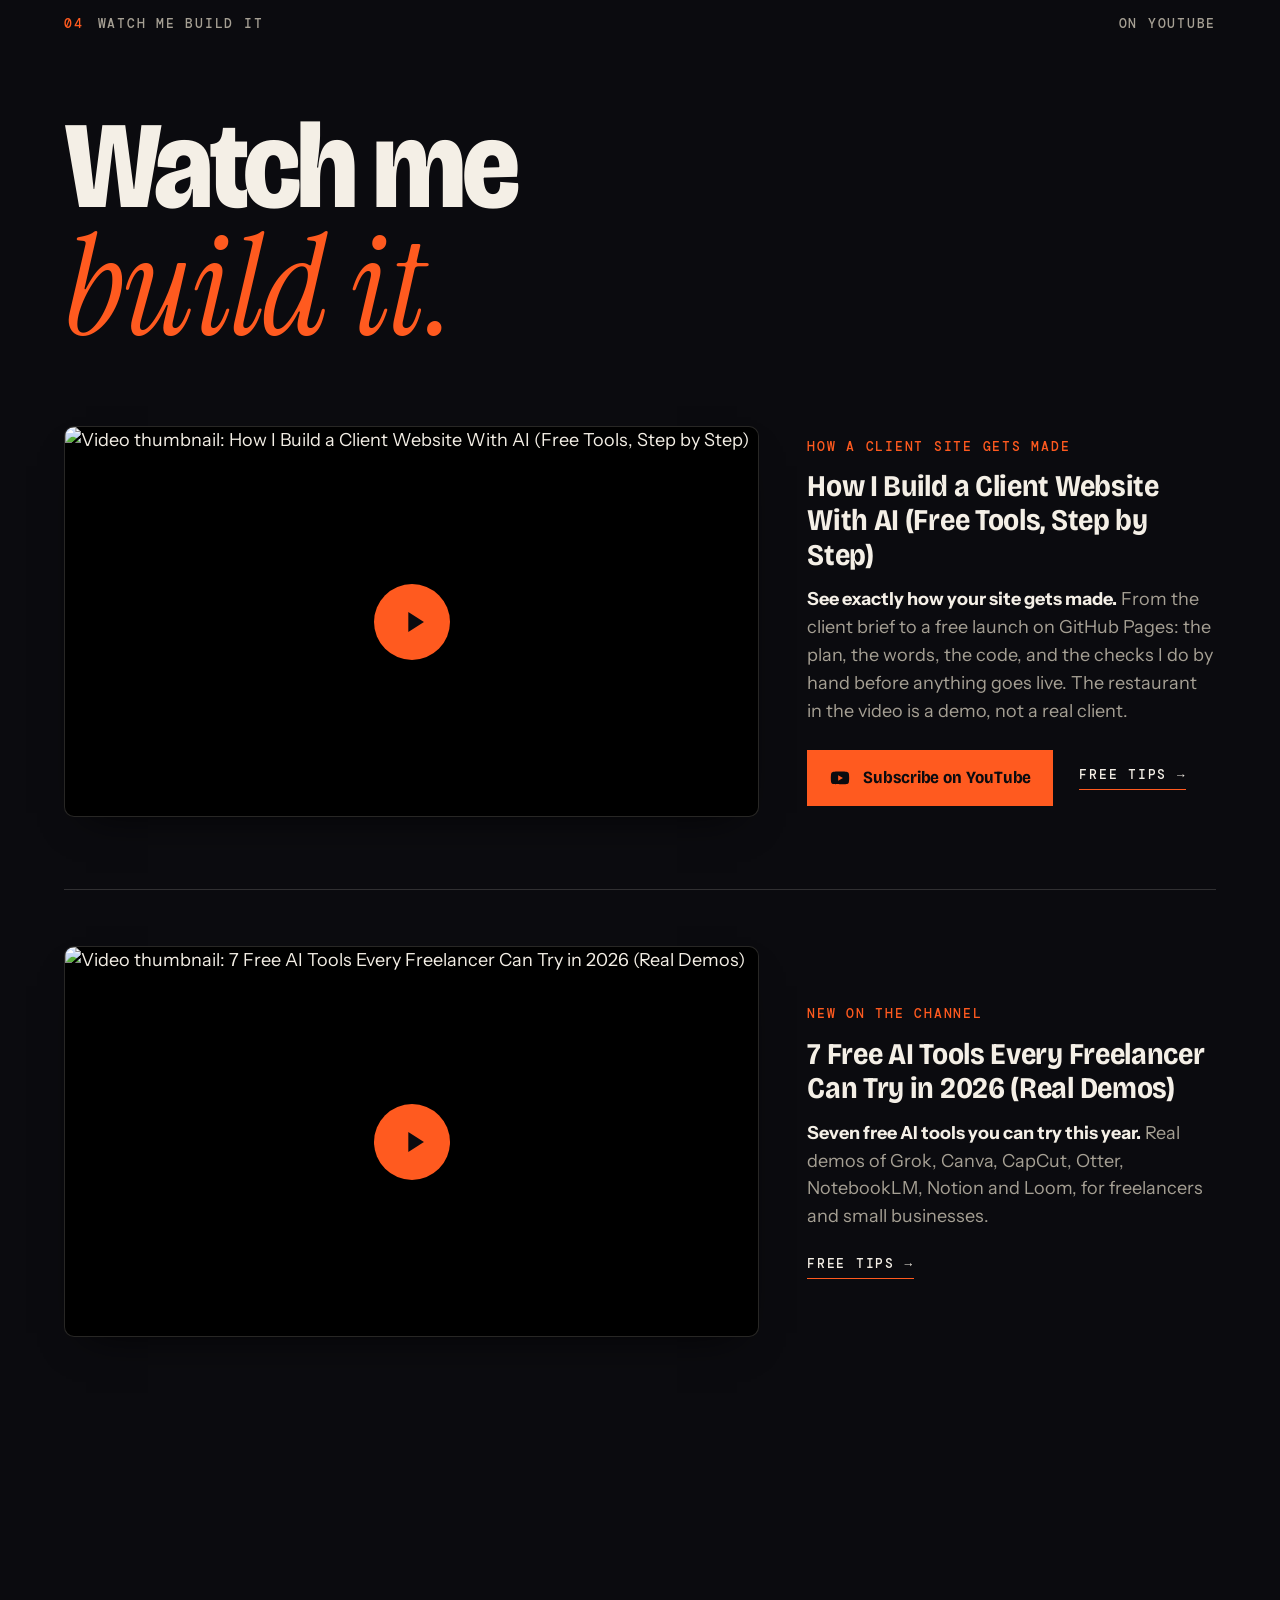
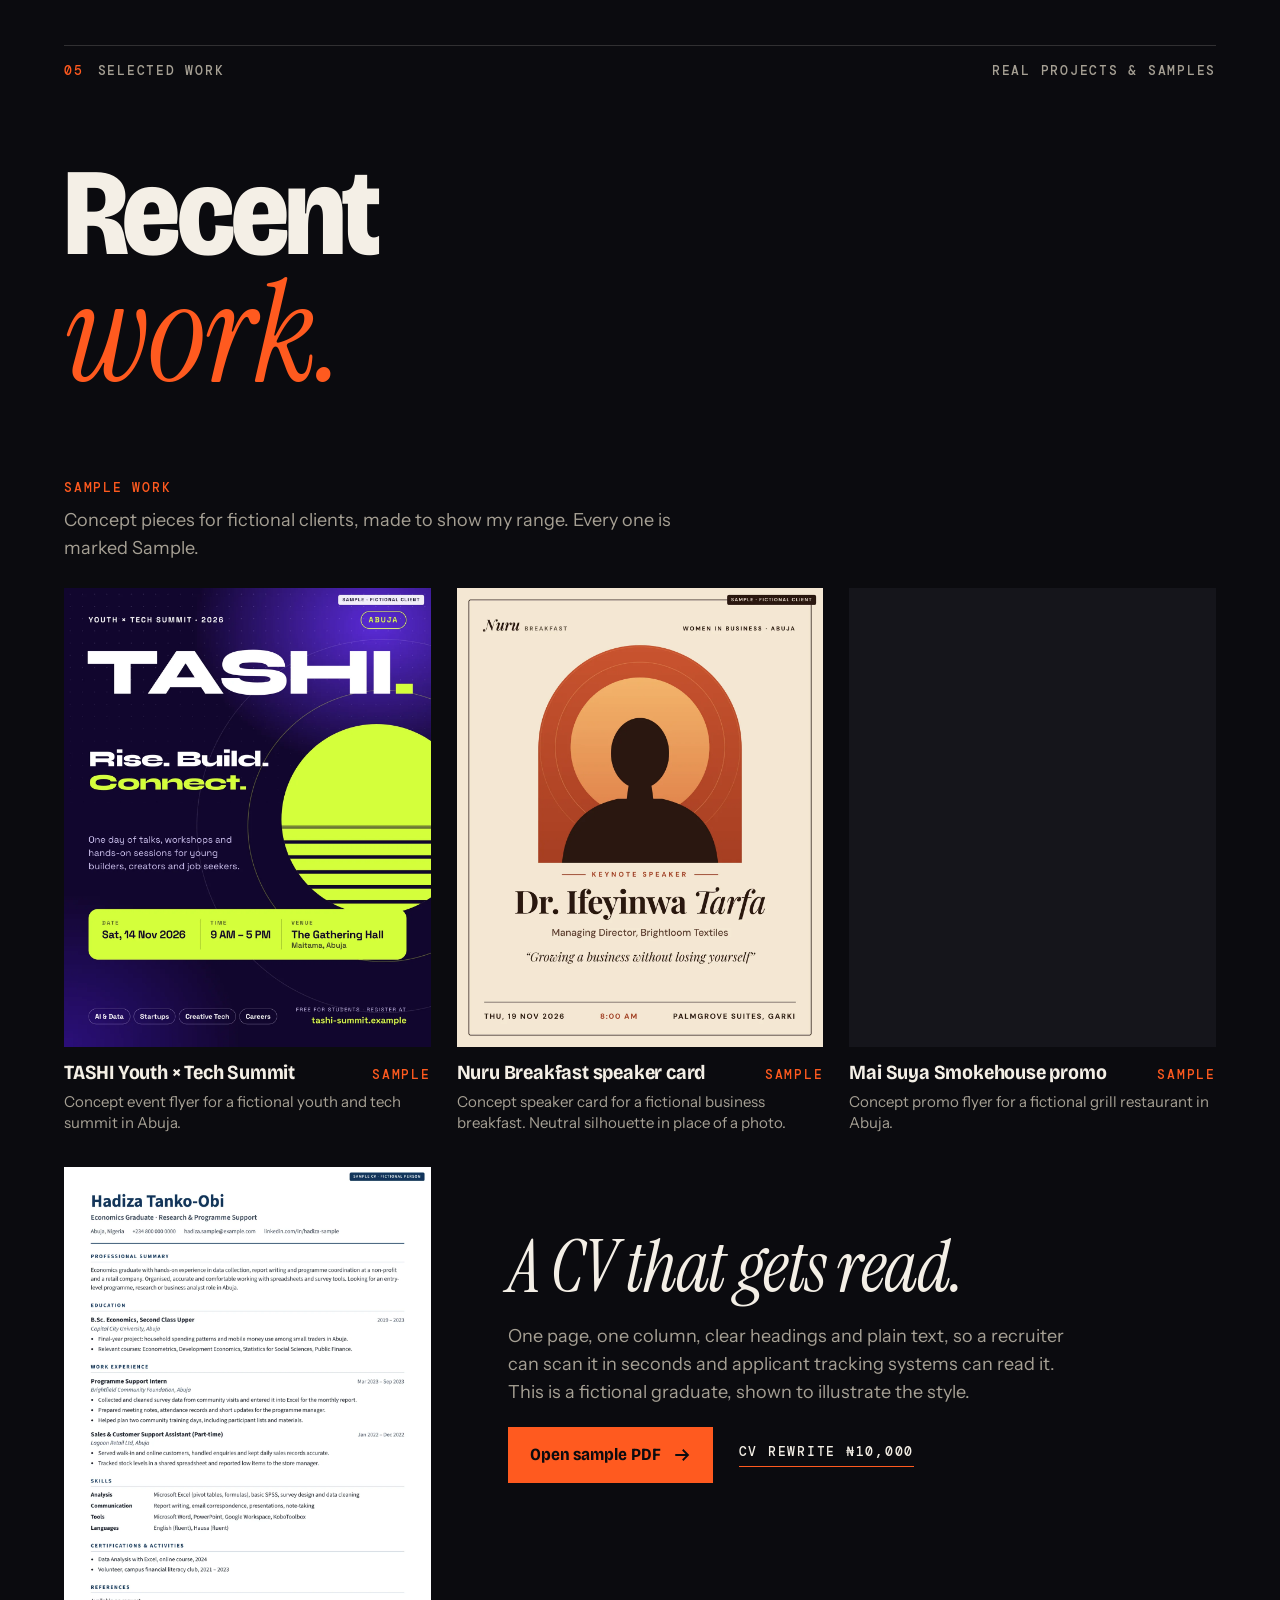
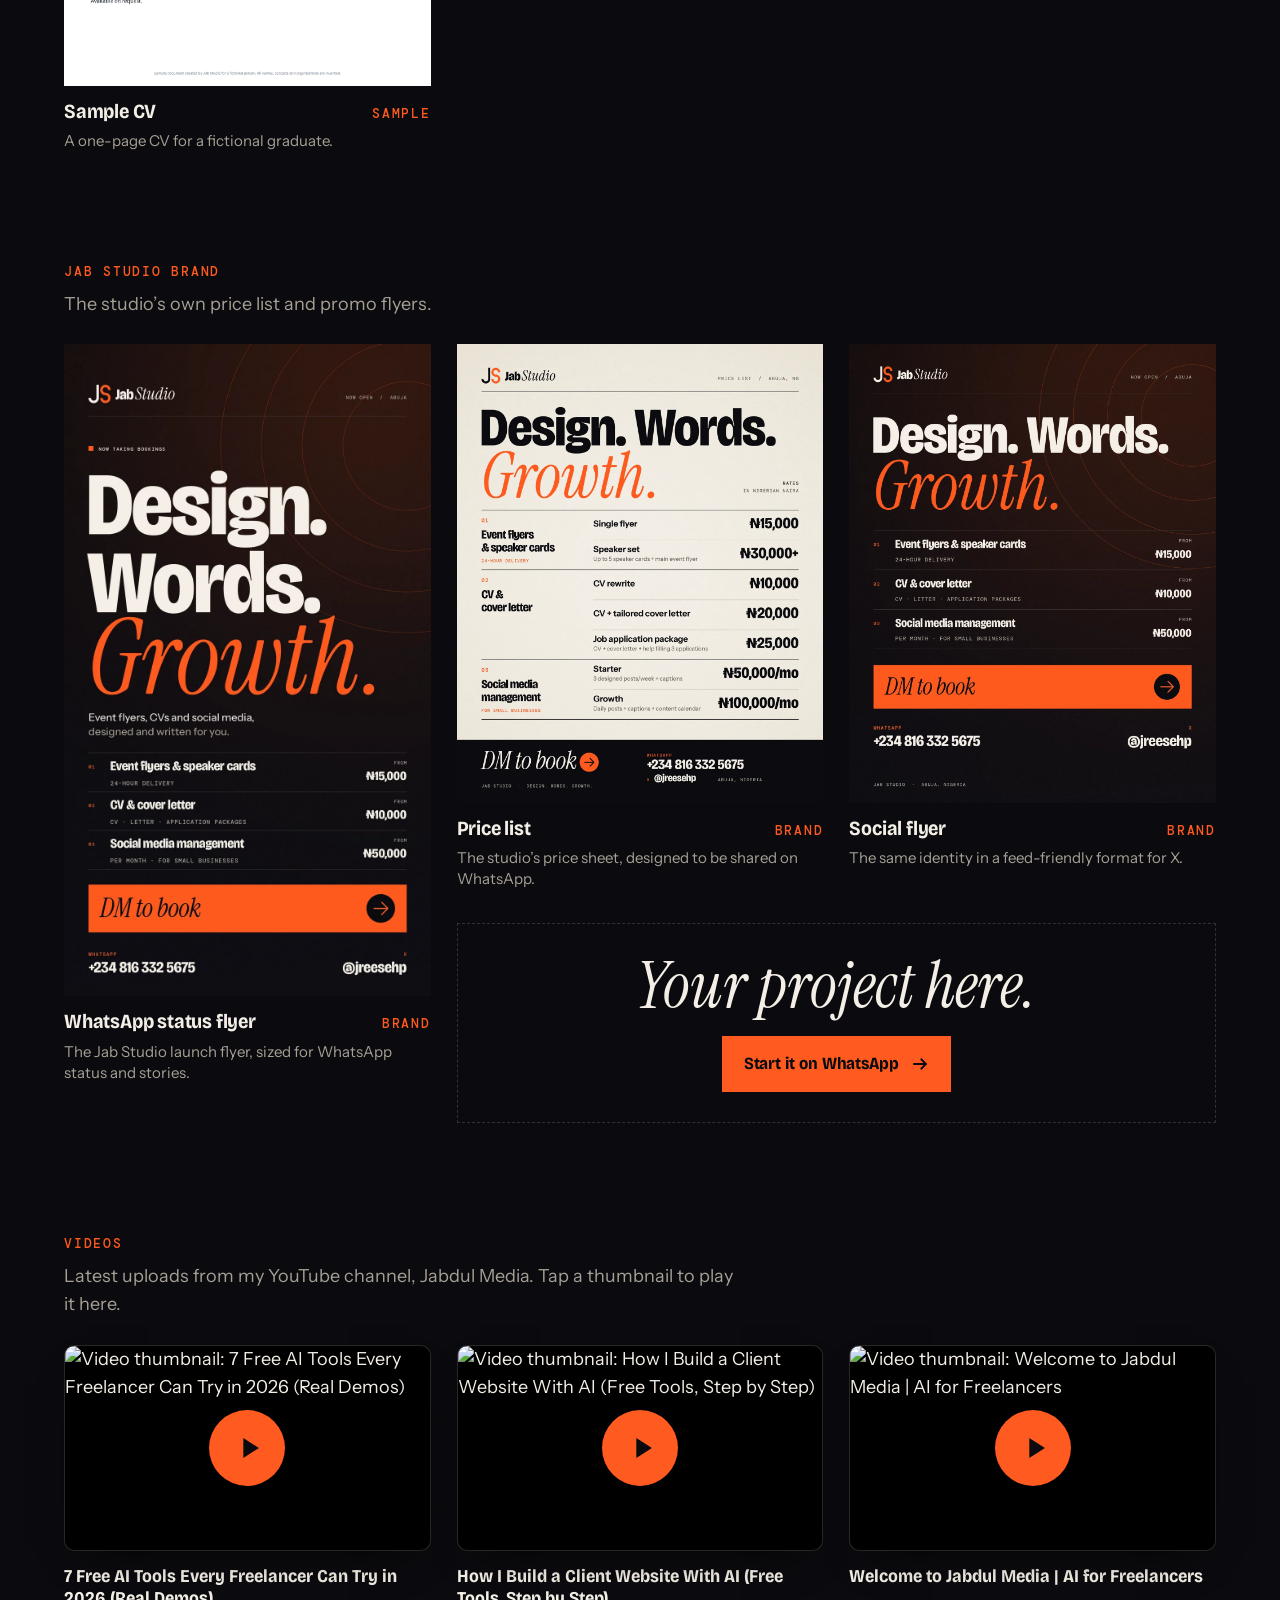
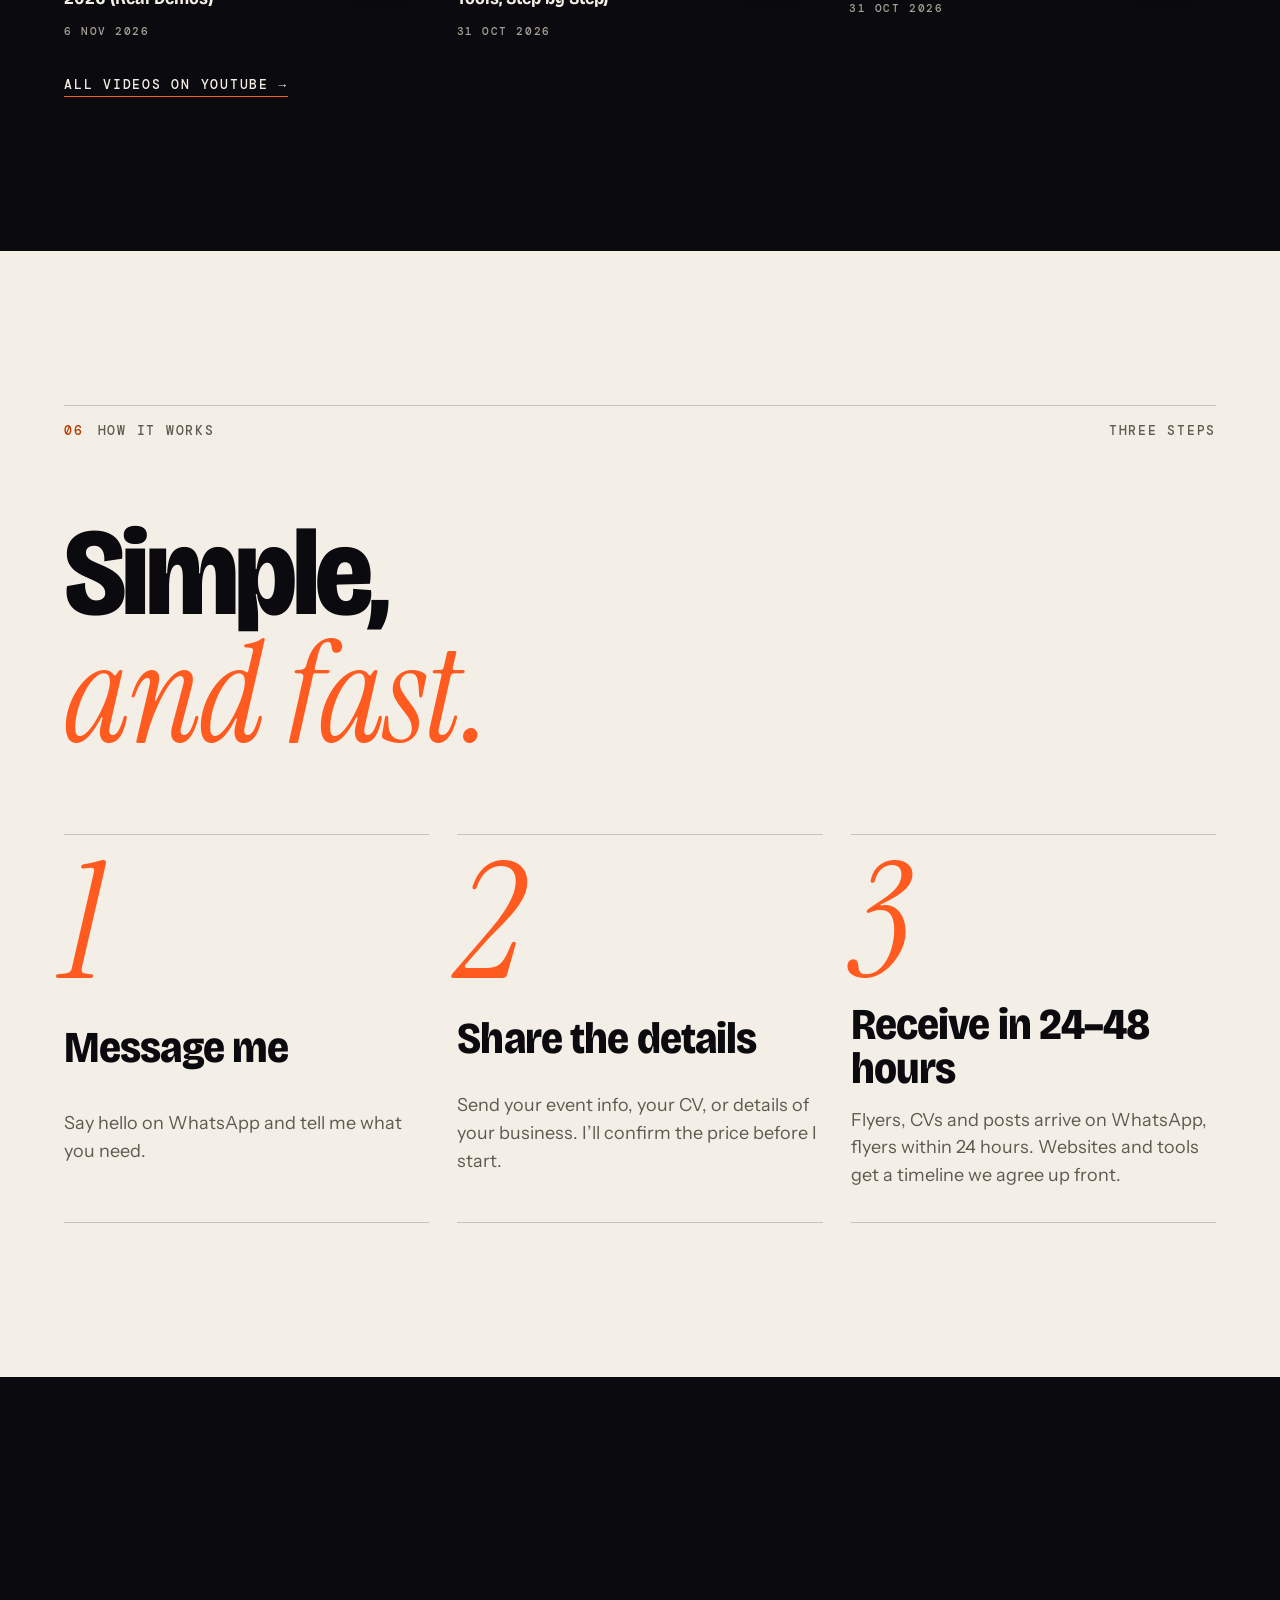
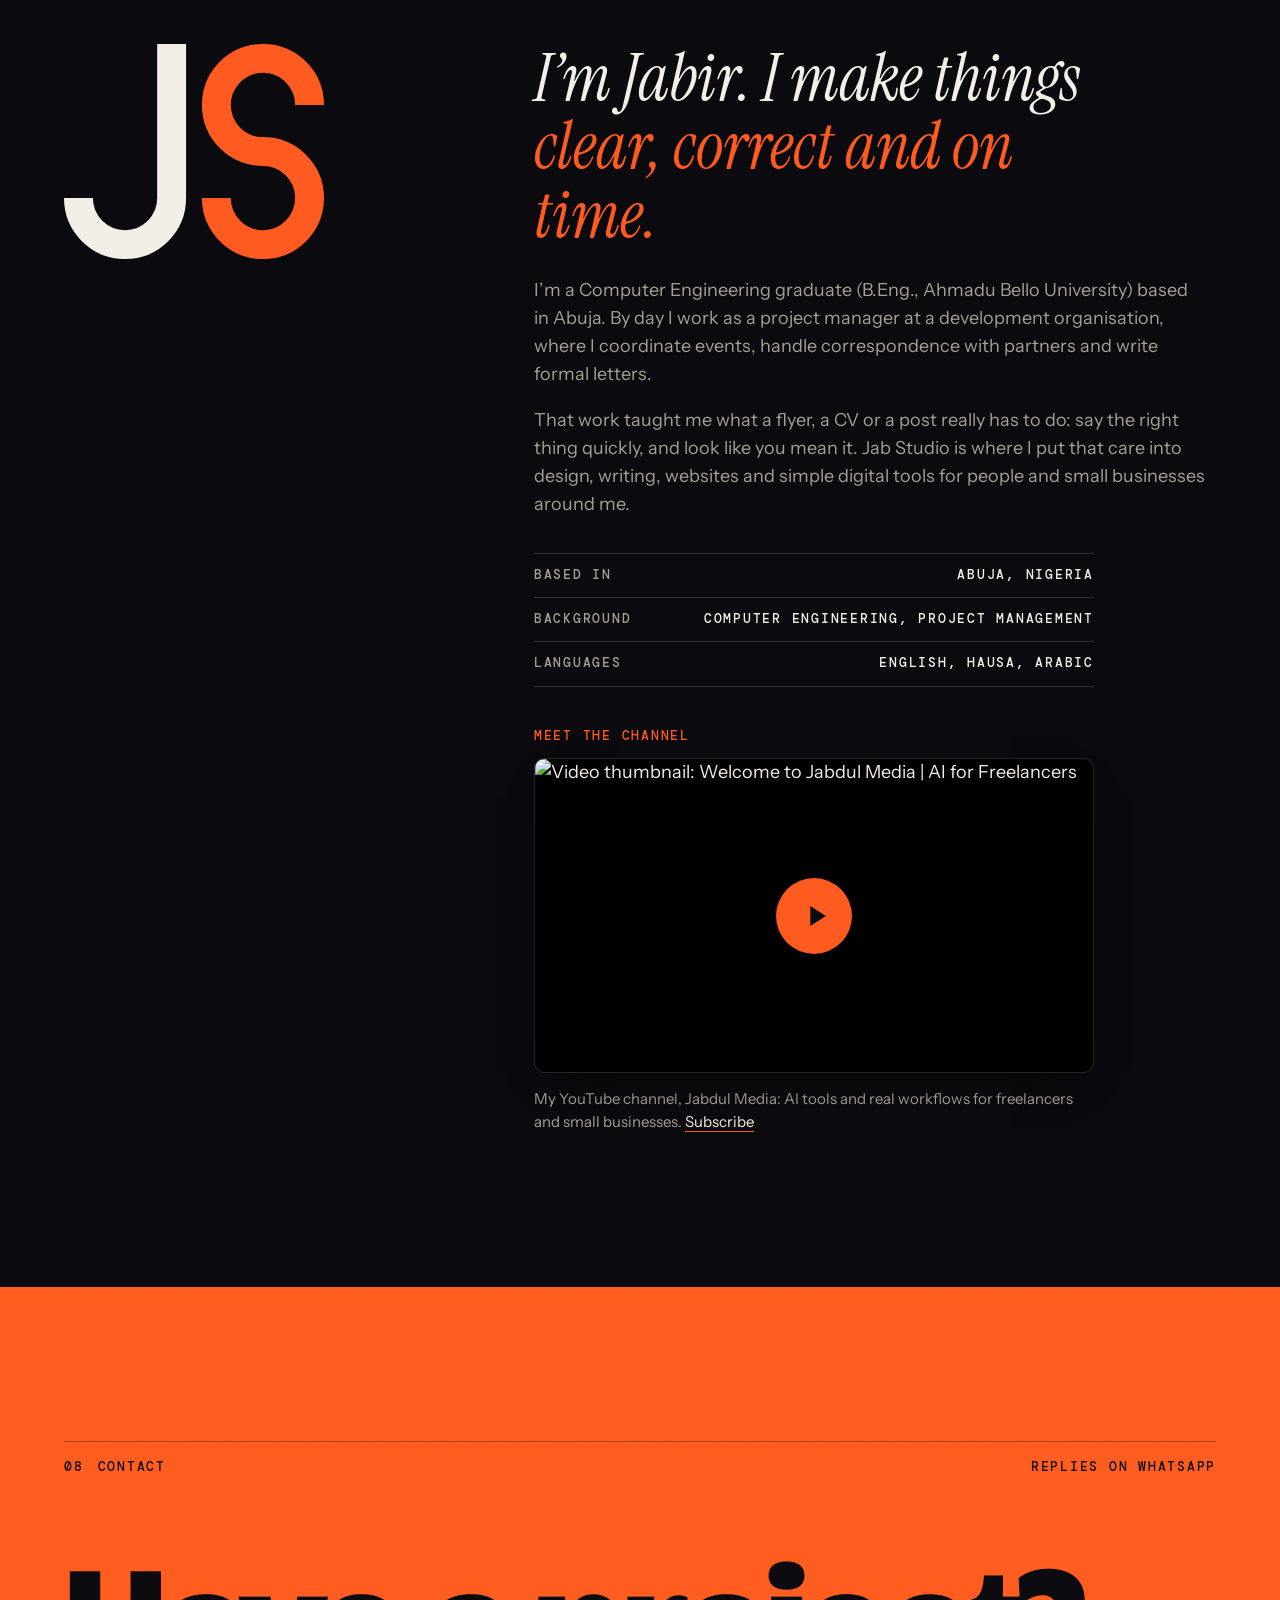
==== commit fa4becbd: "Add security headers, self-host GoatCounter, and validate YouTube IDs" ====
--- a/index.html
+++ b/index.html
@@ -3,6 +3,8 @@
 <head>
 <meta charset="utf-8">
 <meta name="viewport" content="width=device-width,initial-scale=1,viewport-fit=cover">
+<meta name="referrer" content="strict-origin-when-cross-origin">
+<meta http-equiv="Content-Security-Policy" content="default-src 'self'; base-uri 'self'; object-src 'none'; script-src 'self' 'sha256-Du+OJKJSbdUgz5nrHeWWINvez6XKDDU/tyj/5c2uvwo=' 'sha256-0G+b3qEL/4FSGnZLLojkGpSKyWUrHtyu/Qsy6THqbAA='; style-src 'self' 'unsafe-inline'; img-src 'self' https://i.ytimg.com https://jabstudio.goatcounter.com data:; font-src 'self'; connect-src 'self' https://jabstudio.goatcounter.com; frame-src https://www.youtube-nocookie.com; form-action 'self' https://wa.me; upgrade-insecure-requests">
 <title>Jab Studio — Design, words, websites &amp; digital tools in Abuja</title>
 <meta name="description" content="Jab Studio is a one-person creative studio in Abuja, Nigeria. Event flyers, CVs and cover letters, social media, business websites and booking tools. Book on WhatsApp.">
 <meta name="theme-color" content="#0B0B0F">
@@ -297,6 +299,6 @@
 
 <a class="fab" href="https://wa.me/2348163325675?text=Hi%20Jab%20Studio%2C%20I%27d%20like%20to%20book%20a%20service.%20Here%27s%20what%20I%20need%3A" target="_blank" rel="noopener" aria-label="Book on WhatsApp"><svg viewBox="0 0 24 24" fill="none" stroke="currentColor" stroke-width="2.2" aria-hidden="true"><path d="M4 5h16v11H9l-5 4z" stroke-linejoin="round"/></svg>Book on WhatsApp</a>
 <script src="assets/js/main.js" defer></script>
-<script data-goatcounter="https://jabstudio.goatcounter.com/count" async src="//gc.zgo.at/count.js"></script>
+<script data-goatcounter="https://jabstudio.goatcounter.com/count" async src="assets/js/count.js"></script>
 </body>
 </html>
